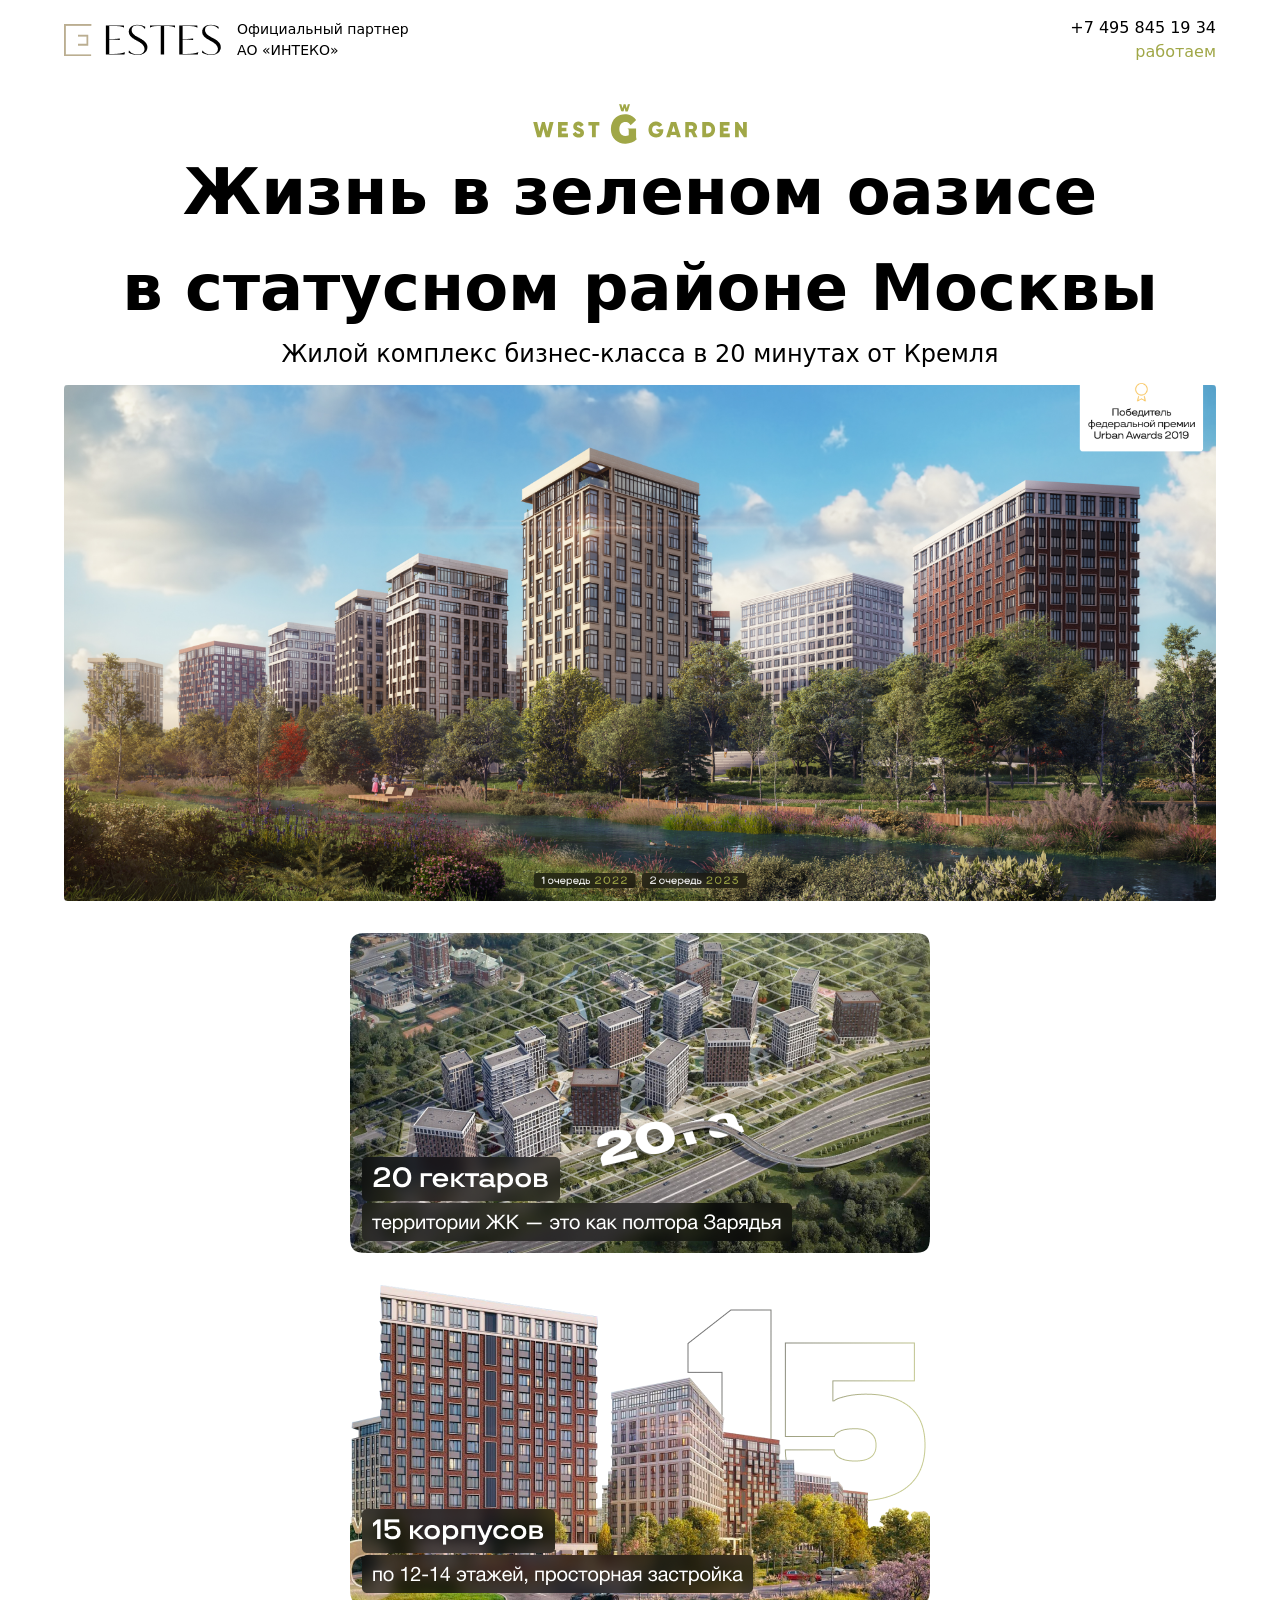
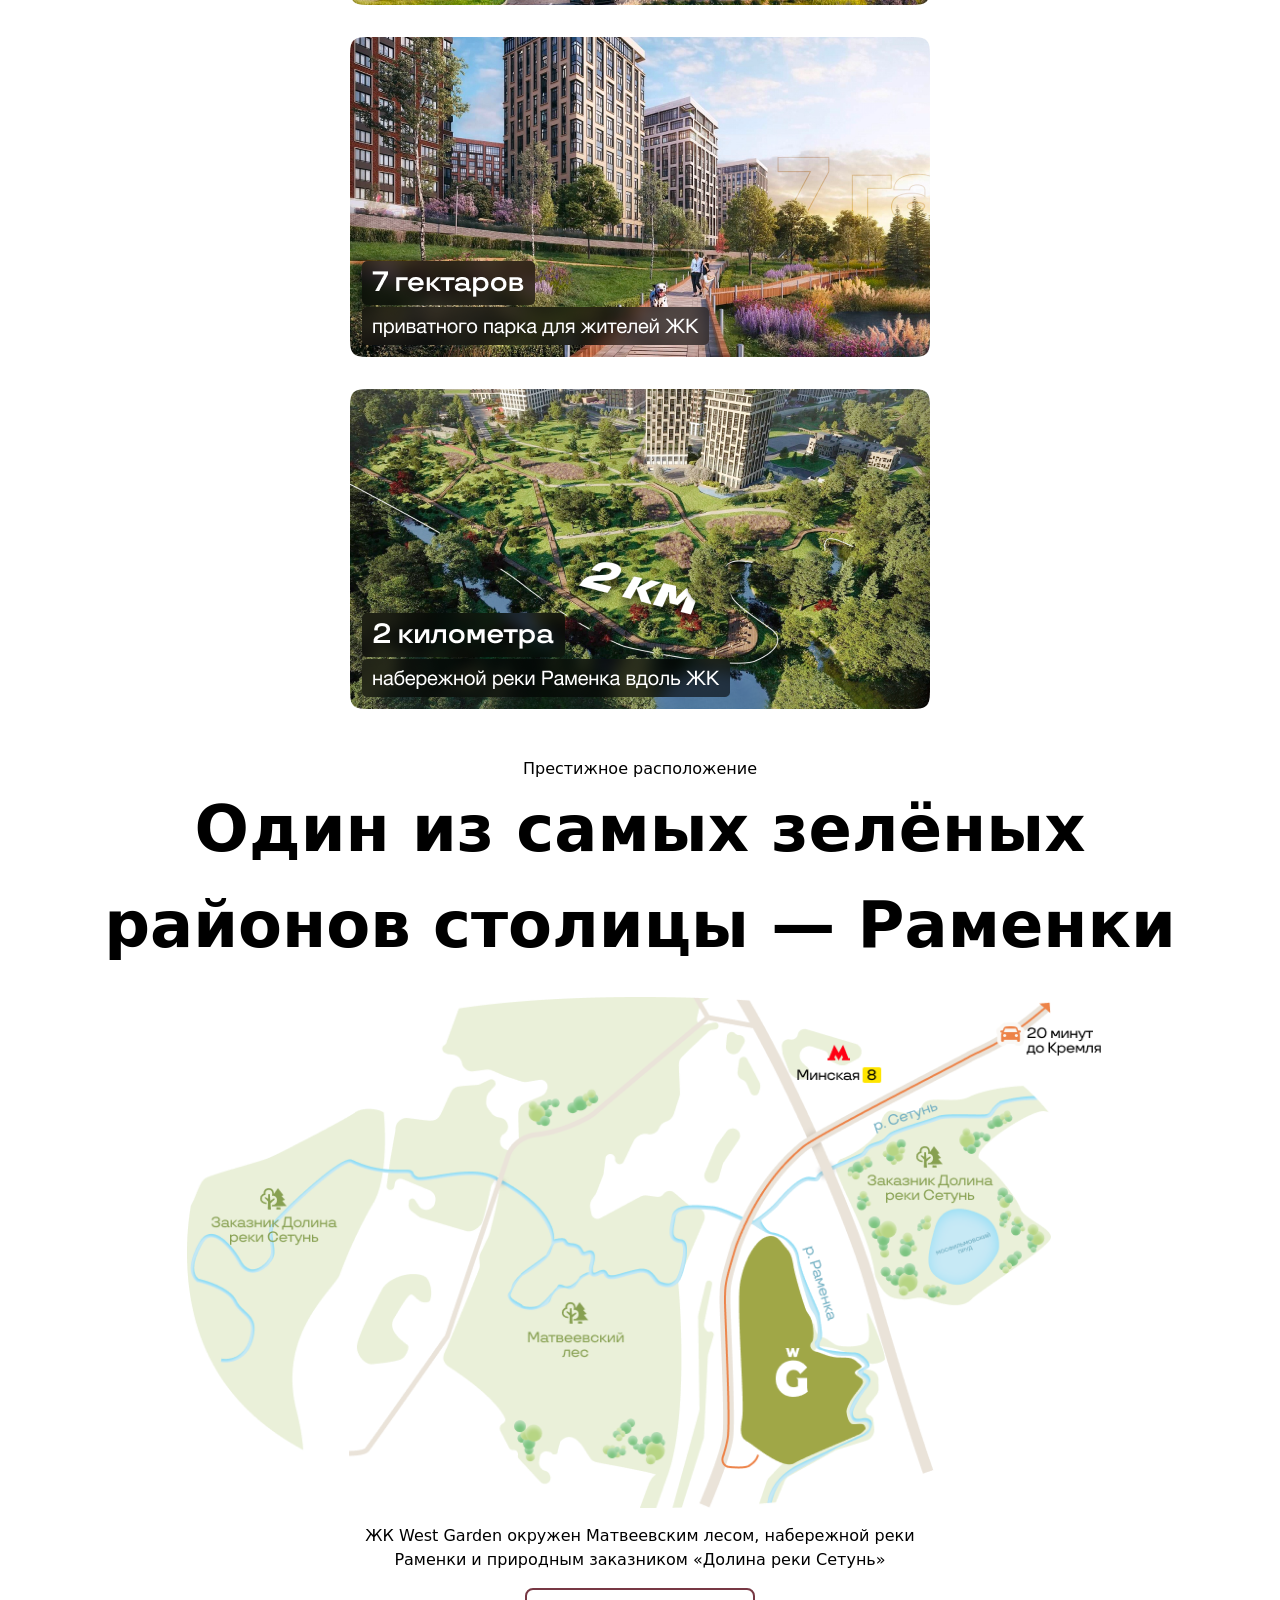
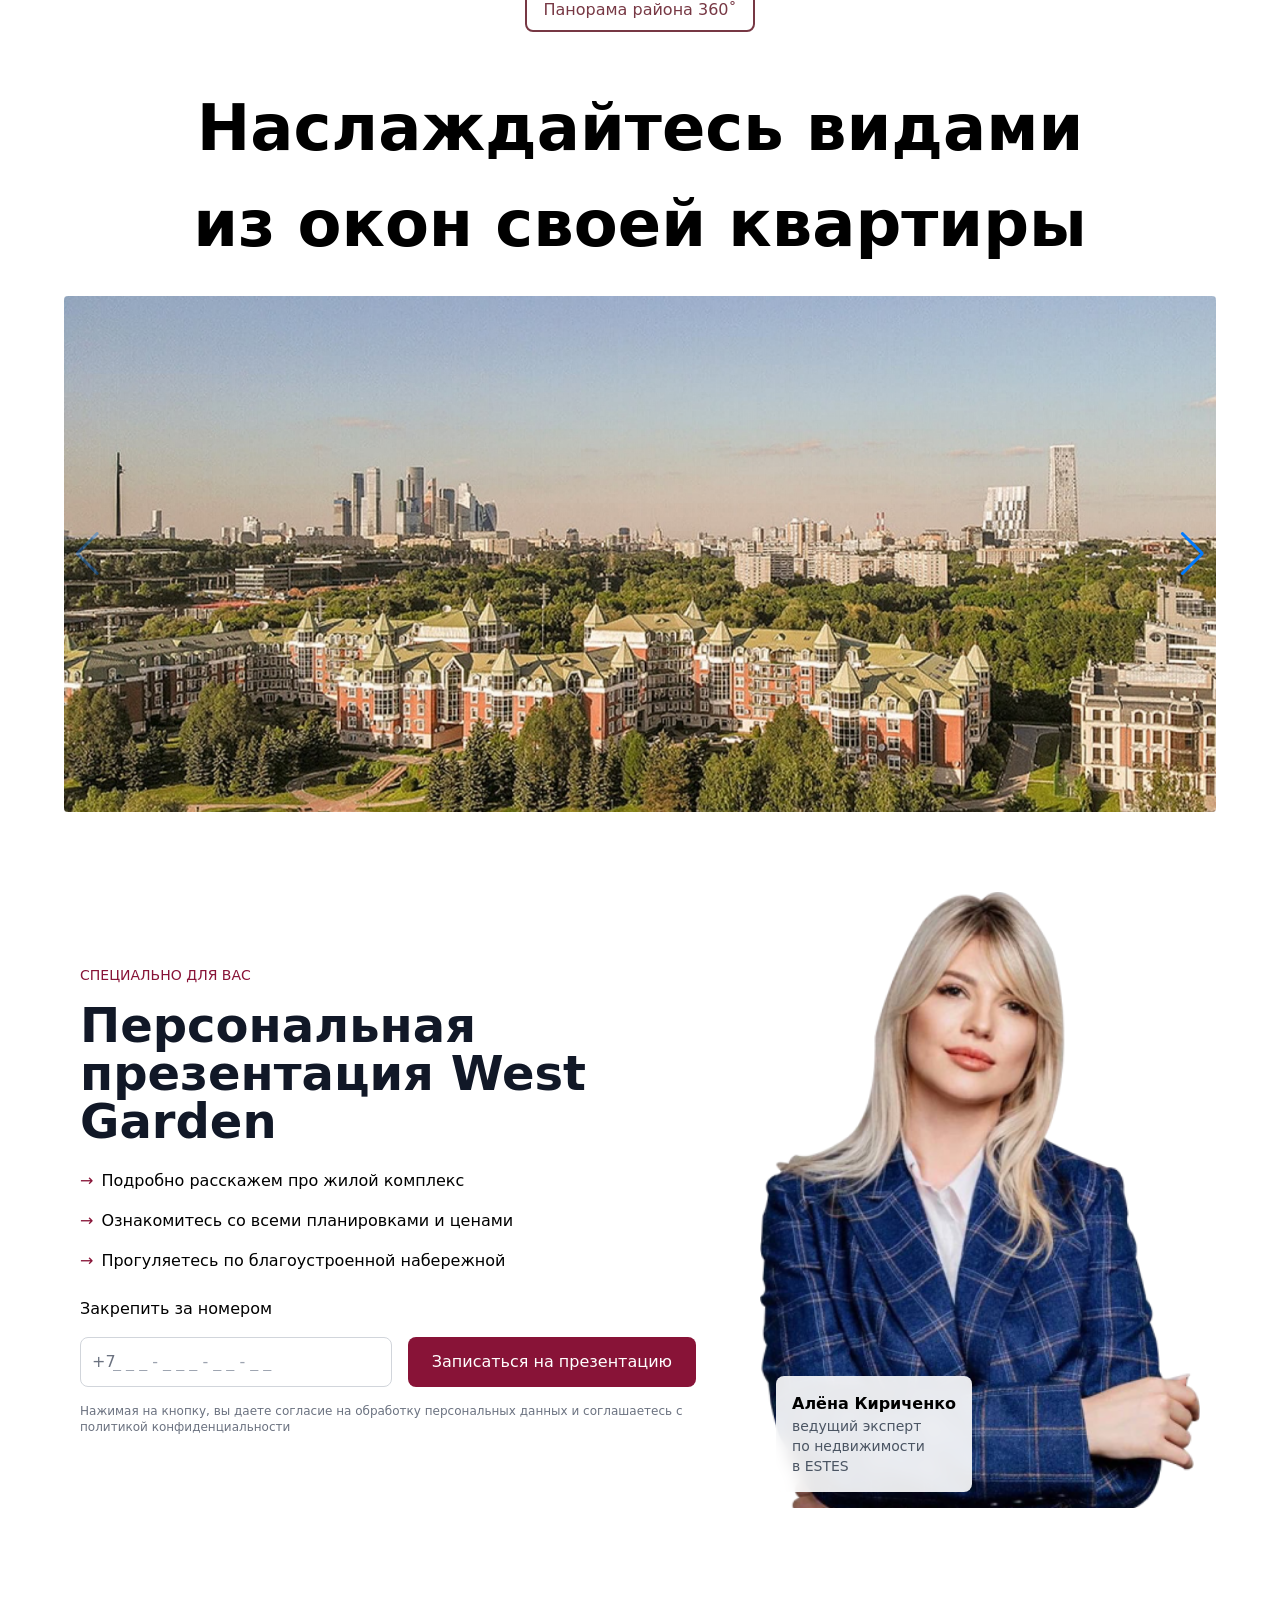
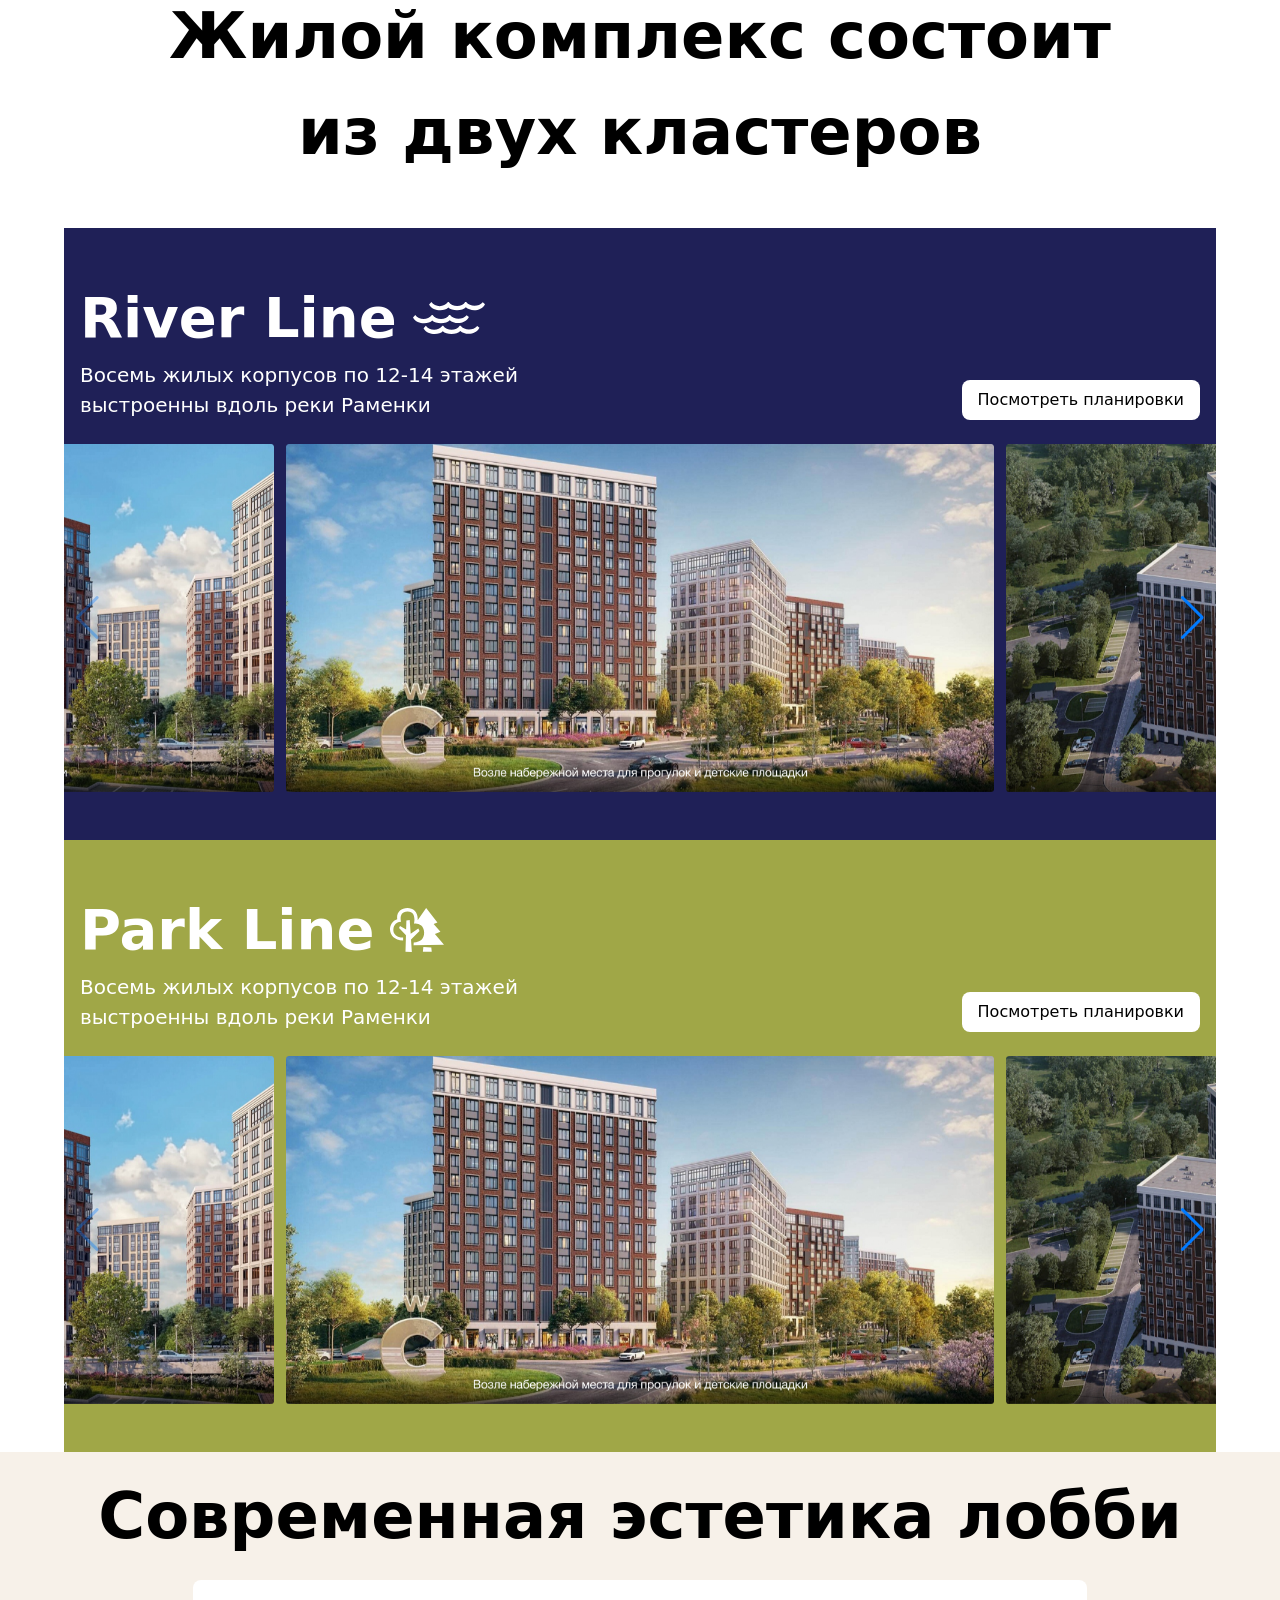
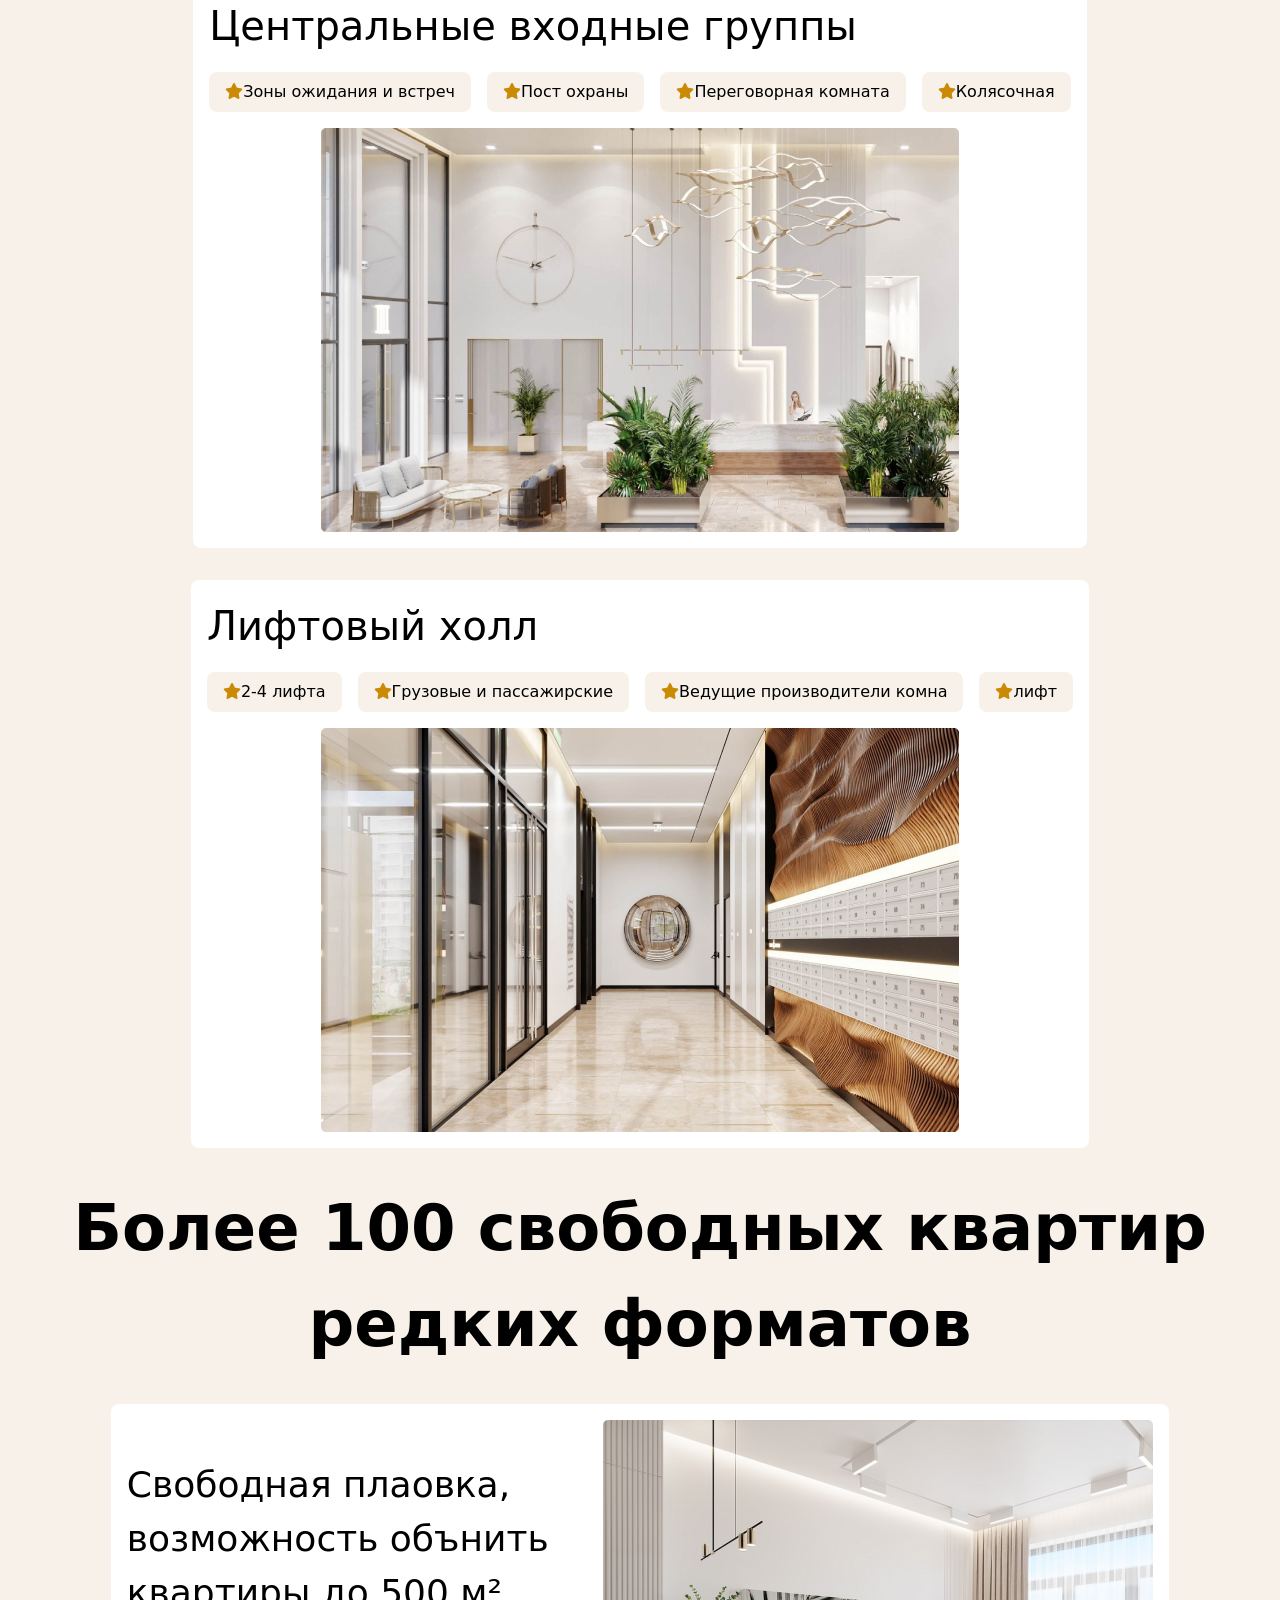
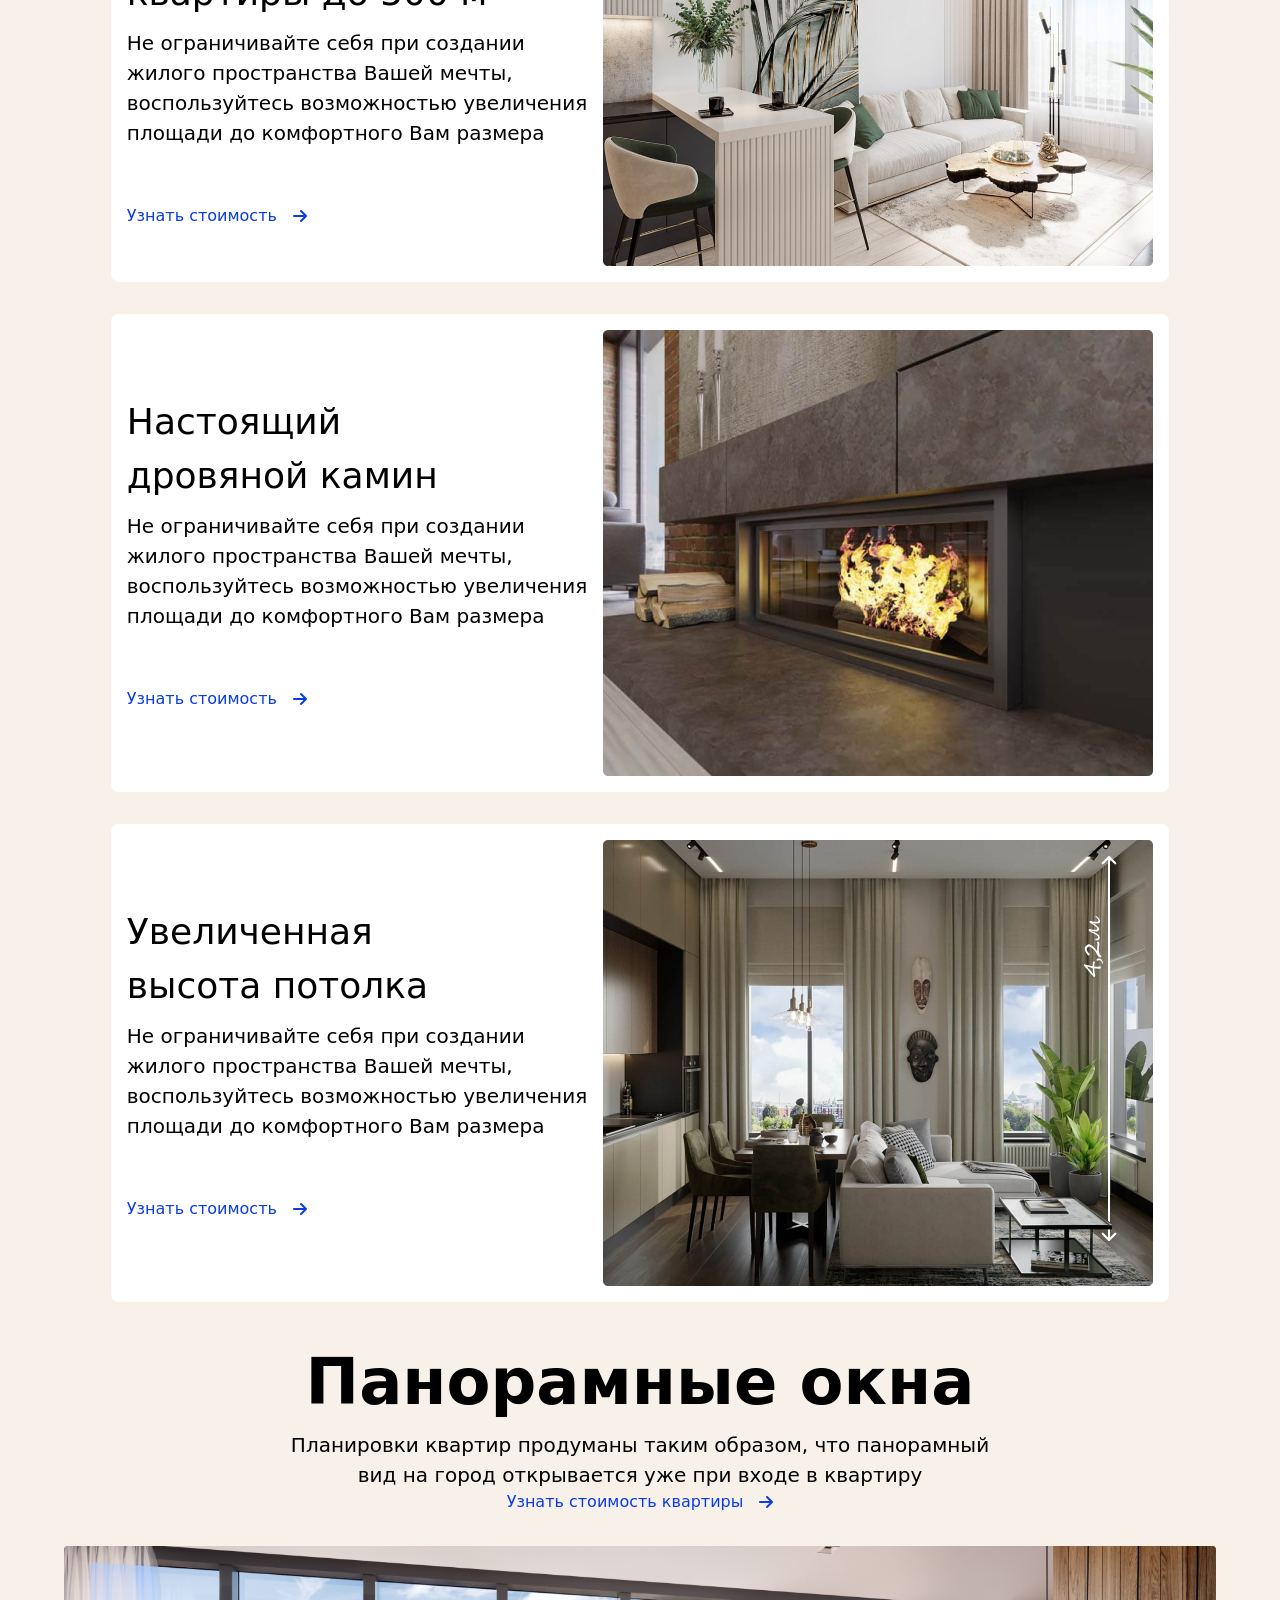
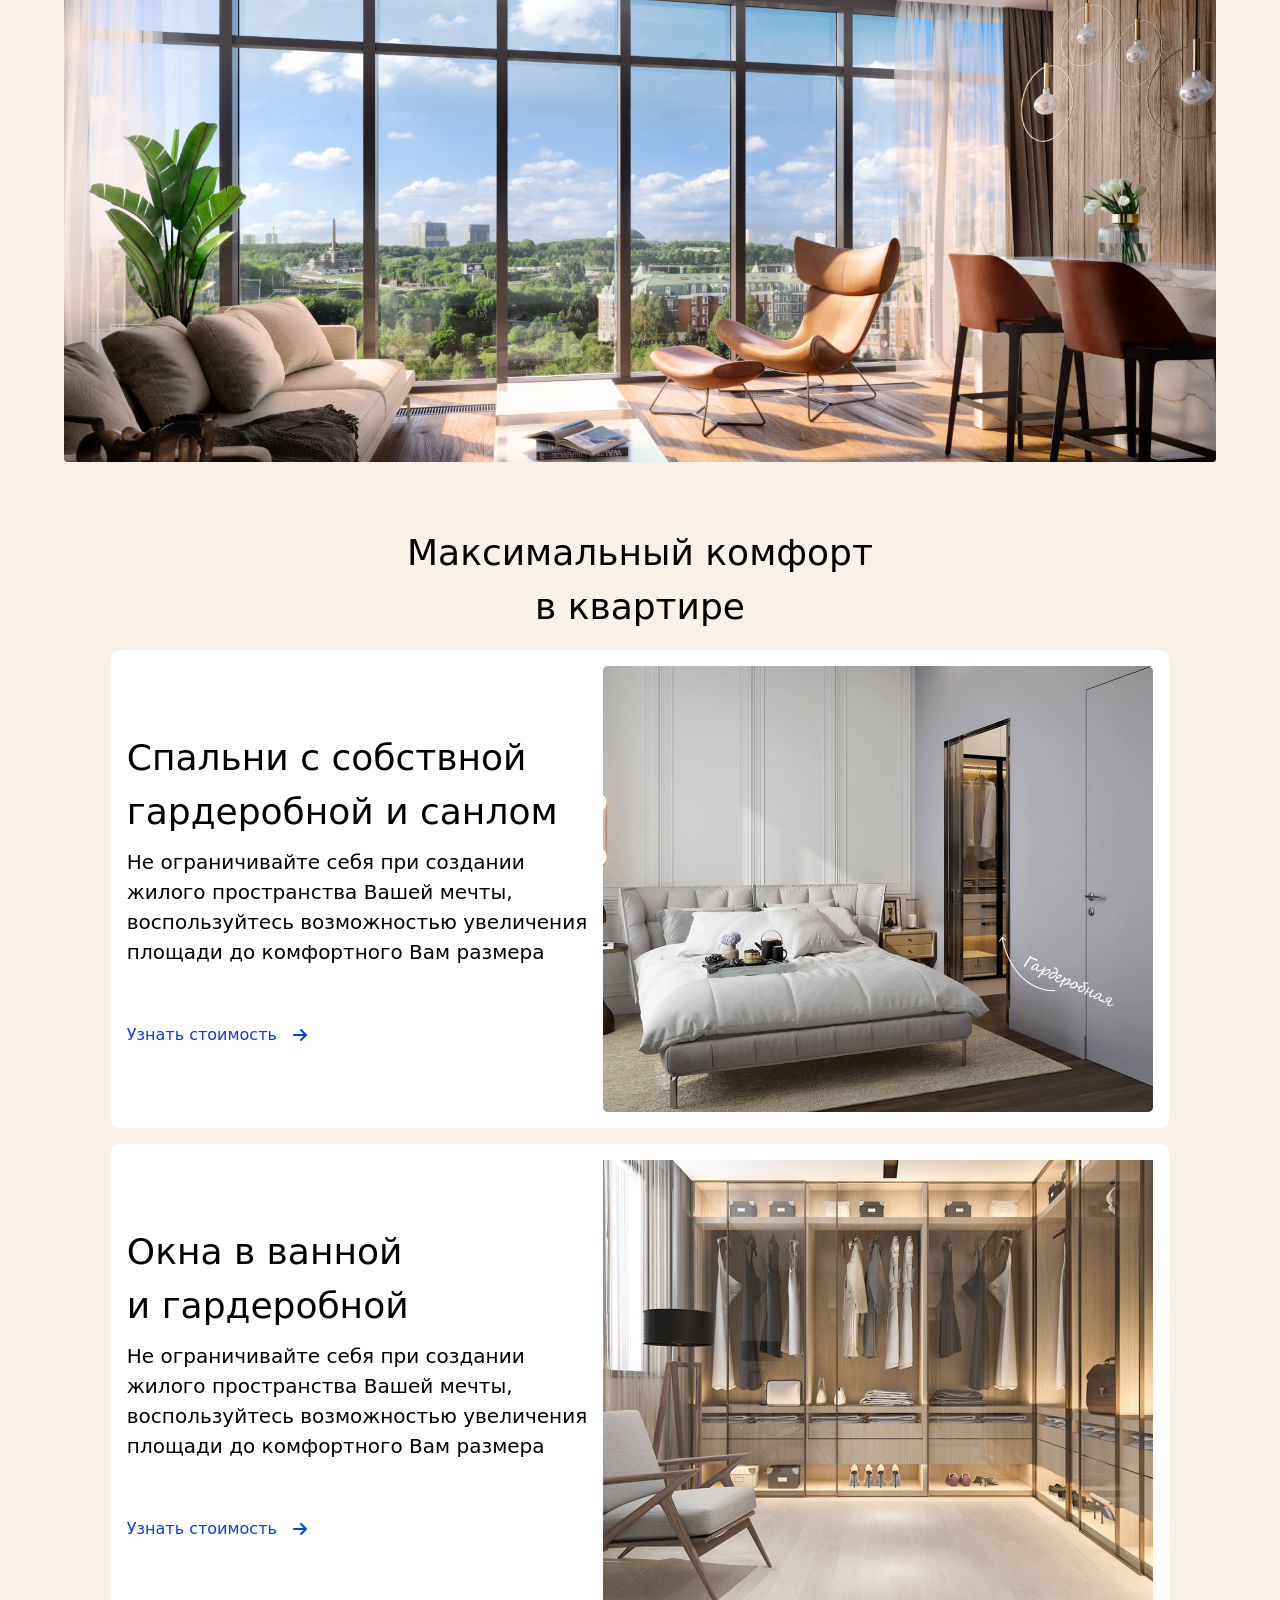
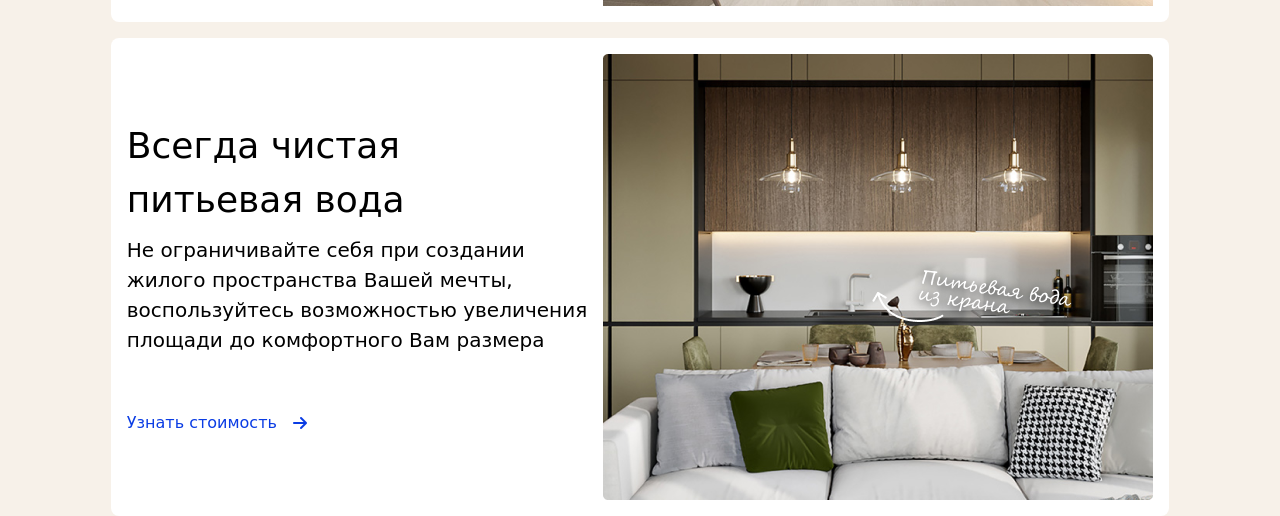
==== index.html @ fcb818d8 "done 12 topic homework" ====
<!DOCTYPE html>
<html lang="en">
  <head>
    <meta charset="UTF-8" />
    <meta name="viewport" content="width=device-width, initial-scale=1.0" />
    <title>ESTES</title>
    <link rel="stylesheet" href="../css/output.css" />
    <link rel="icon" href="./svg/logo-icon.svg" />
    <link
      rel="stylesheet"
      href="https://cdnjs.cloudflare.com/ajax/libs/font-awesome/6.7.1/css/all.min.css"
      integrity="sha512-5Hs3dF2AEPkpNAR7UiOHba+lRSJNeM2ECkwxUIxC1Q/FLycGTbNapWXB4tP889k5T5Ju8fs4b1P5z/iB4nMfSQ=="
      crossorigin="anonymous"
      referrerpolicy="no-referrer"
    />
    <link
      rel="stylesheet"
      href="https://cdn.jsdelivr.net/npm/swiper@11/swiper-bundle.min.css"
    />
  </head>
  <body>
    <header
      class="flex items-center justify-between py-4 w-[90%] m-auto min-[1440px]:w-[1440px]"
    >
      <nav class="flex items-center gap-4">
        <img src="./img/Лого 1.png" alt="" />
        <p class="text-[14px] max-[550px]:hidden">
          Официальный партнер <br />
          АО «ИНТЕКО»
        </p>
      </nav>
      <nav>
        <p class="font-medium text-[16px] text-right max-[350px]:hidden">
          +7 495 845 19 34 <br />
          <span class="text-[#a0a747]">работаем</span>
        </p>
      </nav>
    </header>
    <section
      class="w-[90%] m-auto min-[1440px]:w-[1440px] flex flex-col items-center mt-6"
    >
      <img src="./svg/logo.svg" alt="" />
      <h1
        class="font-bold text-[64px] text-center max-[1200px]:text-[50px] max-[1000px]:text-[35px] max-[800px]:text-[28px] max-[600px]:text-[20px] max-[400px]:text-[18px]"
      >
        Жизнь в зеленом оазисе <br />
        в статусном районе Москвы
      </h1>
      <p
        class="text-[24px] max-[1000px]:text-[18px] max-[800px]:text-[14px] max-[450px]:text-[10px]"
      >
        Жилой комплекс бизнес-класса в 20 минутах от Кремля
      </p>
      <img src="./img/img.png" alt="" />
    </section>
    <section
      class="w-[90%] m-auto min-[1440px]:w-[1440px] mt-8 flex flex-wrap items-center justify-center gap-8"
    >
      <img src="./img/1.png" alt="" />
      <img src="./img/2.png" alt="" />
      <img src="./img/3.png" alt="" />
      <img src="./img/4.png" alt="" />
    </section>
    <section
      class="w-[90%] m-auto min-[1440px]:w-[1440px] mt-12 flex flex-col items-center"
    >
      <p class="text-center">Престижное расположение</p>
      <h1
        class="font-bold text-[64px] text-center max-[1200px]:text-[50px] max-[1000px]:text-[35px] max-[800px]:text-[28px] max-[600px]:text-[20px] max-[400px]:text-[18px]"
      >
        Один из самых зелёных <br />
        районов столицы — Раменки
      </h1>
      <img class="mt-6" src="./img/Map.png" alt="" />
      <p class="text-center mt-4">
        ЖК West Garden окружен Матвеевским лесом, набережной реки
        <br class="max-[400px]:hidden" />
        Раменки и природным заказником «Долина реки Сетунь»
      </p>
      <button
        class="border-2 border-[#773844] text-[#773844] rounded-lg py-2 px-4 mt-4"
      >
        Панорама района 360˚
      </button>
    </section>
    <section class="w-[90%] m-auto min-[1440px]:w-[1440px] mt-12">
      <h1
        class="font-bold text-[64px] text-center max-[1200px]:text-[50px] max-[1000px]:text-[35px] max-[800px]:text-[28px] max-[600px]:text-[20px] max-[400px]:text-[18px]"
      >
        Наслаждайтесь видами <br />
        из окон своей квартиры
      </h1>
      <div class="swiper mySwiper mt-6">
        <div class="swiper-wrapper">
          <div class="swiper-slide"><img src="./img/swiper.png" alt="" /></div>
          <div class="swiper-slide"><img src="./img/swiper.png" alt="" /></div>
          <div class="swiper-slide"><img src="./img/swiper.png" alt="" /></div>
          <div class="swiper-slide"><img src="./img/swiper.png" alt="" /></div>
          <div class="swiper-slide"><img src="./img/swiper.png" alt="" /></div>
          <div class="swiper-slide"><img src="./img/swiper.png" alt="" /></div>
          <div class="swiper-slide"><img src="./img/swiper.png" alt="" /></div>
          <div class="swiper-slide"><img src="./img/swiper.png" alt="" /></div>
          <div class="swiper-slide"><img src="./img/swiper.png" alt="" /></div>
        </div>
        <div class="swiper-button-next"></div>
        <div class="swiper-button-prev"></div>
      </div>
    </section>
    <section class="w-[90%] m-auto min-[1440px]:w-[1440px] mt-12">
      <main
        class="container mx-auto px-4 py-8 md:flex md:items-center md:h-full"
      >
        <div class="md:flex md:items-center md:gap-8 lg:gap-16">
          <div class="space-y-6 md:w-1/2 lg:w-7/12">
            <div class="space-y-4">
              <p class="text-rose-900 uppercase text-sm font-medium">
                Специально для вас
              </p>
              <h1
                class="text-3xl sm:text-4xl lg:text-5xl font-bold text-gray-900 leading-tight"
              >
                Персональная презентация West Garden
              </h1>
            </div>

            <ul class="space-y-4">
              <li class="flex items-start gap-2">
                <span class="text-rose-900 shrink-0">→</span>
                <span>Подробно расскажем про жилой комплекс</span>
              </li>
              <li class="flex items-start gap-2">
                <span class="text-rose-900 shrink-0">→</span>
                <span>Ознакомитесь со всеми планировками и ценами</span>
              </li>
              <li class="flex items-start gap-2">
                <span class="text-rose-900 shrink-0">→</span>
                <span>Прогуляетесь по благоустроенной набережной</span>
              </li>
            </ul>

            <div class="space-y-4">
              <p class="font-medium">Закрепить за номером</p>
              <div class="flex flex-col sm:flex-row gap-4">
                <div class="relative flex-1">
                  <span
                    class="absolute left-3 top-1/2 -translate-y-1/2 text-gray-500"
                    >+7</span
                  >
                  <input
                    type="tel"
                    class="w-full pl-8 pr-3 py-3 border border-gray-300 rounded-lg focus:outline-none focus:border-rose-900"
                    placeholder="_ _ _ - _ _ _ - _ _ - _ _"
                  />
                </div>
                <button
                  class="bg-rose-900 text-white px-6 py-3 rounded-lg whitespace-nowrap hover:bg-rose-800 transition-colors"
                >
                  Записаться на презентацию
                </button>
              </div>
              <p class="text-xs text-gray-500">
                Нажимая на кнопку, вы даете согласие на обработку персональных
                данных и соглашаетесь с политикой конфиденциальности
              </p>
            </div>
          </div>

          <div class="relative mt-8 md:mt-0 md:w-1/2 lg:w-5/12">
            <img
              src="./img/aswq.png"
              alt="Ведущий эксперт"
              class="w-full h-auto object-cover rounded-lg"
            />
            <div
              class="absolute bottom-4 left-4 bg-white/90 backdrop-blur p-4 rounded-lg max-w-[calc(100%-2rem)]"
            >
              <p class="font-semibold">Алёна Кириченко</p>
              <p class="text-sm text-gray-600">
                ведущий эксперт<br />по недвижимости<br />в ESTES
              </p>
            </div>
          </div>
        </div>
      </main>
    </section>
    <section class="w-[90%] m-auto min-[1440px]:w-[1440px] mt-12">
      <h1
        class="font-bold text-[64px] text-center max-[1200px]:text-[50px] max-[1000px]:text-[35px] max-[800px]:text-[28px] max-[600px]:text-[20px] max-[400px]:text-[18px]"
      >
        Жилой комплекс состоит <br />
        из двух кластеров
      </h1>
      <div class="py-12 bg-[#1f2057] mt-12 max-[400px]:py-6">
        <div class="flex items-end justify-between px-4 max-[400px]:hidden">
          <div>
            <h1
              class="font-bold text-[56px] text-white flex items-center gap-4 max-[1000px]:text-[40px] max-[700px]:text-[30px]"
            >
              River Line <img src="./svg/nbox.svg" alt="" />
            </h1>
            <p
              class="text-[20px] text-white max-[1000px]:text-[18px] max-[700px]:text-[14px]"
            >
              Восемь жилых корпусов по 12-14 этажей <br />
              выстроенны вдоль реки Раменки
            </p>
          </div>
          <button class="bg-white rounded-lg py-2 px-4 max-[600px]:hidden">
            Посмотреть планировки
          </button>
        </div>

        <div class="swiper mySwiper mt-6">
          <div class="swiper-wrapper">
            <div class="swiper-slide">
              <img src="./img/Layout.png" alt="" />
            </div>
            <div class="swiper-slide">
              <img src="./img/Layout.png" alt="" />
            </div>
            <div class="swiper-slide">
              <img src="./img/Layout.png" alt="" />
            </div>
            <div class="swiper-slide">
              <img src="./img/Layout.png" alt="" />
            </div>
            <div class="swiper-slide">
              <img src="./img/Layout.png" alt="" />
            </div>
            <div class="swiper-slide">
              <img src="./img/Layout.png" alt="" />
            </div>
            <div class="swiper-slide">
              <img src="./img/Layout.png" alt="" />
            </div>
            <div class="swiper-slide">
              <img src="./img/Layout.png" alt="" />
            </div>
            <div class="swiper-slide">
              <img src="./img/Layout.png" alt="" />
            </div>
          </div>
          <div class="swiper-button-next"></div>
          <div class="swiper-button-prev"></div>
        </div>
      </div>
    </section>
    <section class="w-[90%] m-auto min-[1440px]:w-[1440px]">
      <div class="py-12 bg-[#a0a747] max-[400px]:py-6">
        <div class="flex items-end justify-between px-4 max-[400px]:hidden">
          <div>
            <h1
              class="font-bold text-[56px] text-white flex items-center gap-4 max-[1000px]:text-[40px] max-[700px]:text-[30px]"
            >
              Park Line <img src="./svg/nbox2.svg" alt="" />
            </h1>
            <p
              class="text-[20px] text-white max-[1000px]:text-[18px] max-[700px]:text-[14px]"
            >
              Восемь жилых корпусов по 12-14 этажей <br />
              выстроенны вдоль реки Раменки
            </p>
          </div>
          <button class="bg-white rounded-lg py-2 px-4 max-[600px]:hidden">
            Посмотреть планировки
          </button>
        </div>

        <div class="swiper mySwiper mt-6">
          <div class="swiper-wrapper">
            <div class="swiper-slide">
              <img src="./img/Layout.png" alt="" />
            </div>
            <div class="swiper-slide">
              <img src="./img/Layout.png" alt="" />
            </div>
            <div class="swiper-slide">
              <img src="./img/Layout.png" alt="" />
            </div>
            <div class="swiper-slide">
              <img src="./img/Layout.png" alt="" />
            </div>
            <div class="swiper-slide">
              <img src="./img/Layout.png" alt="" />
            </div>
            <div class="swiper-slide">
              <img src="./img/Layout.png" alt="" />
            </div>
            <div class="swiper-slide">
              <img src="./img/Layout.png" alt="" />
            </div>
            <div class="swiper-slide">
              <img src="./img/Layout.png" alt="" />
            </div>
            <div class="swiper-slide">
              <img src="./img/Layout.png" alt="" />
            </div>
          </div>
          <div class="swiper-button-next"></div>
          <div class="swiper-button-prev"></div>
        </div>
      </div>
    </section>
    <section class="bg-[#F7F1E9]">
      <div class="w-[90%] m-auto min-[1440px]:w-[1440px]">
        <h1
          class="font-bold pt-4 text-[64px] text-center max-[1200px]:text-[50px] max-[1000px]:text-[35px] max-[800px]:text-[28px] max-[600px]:text-[20px] max-[400px]:text-[18px]"
        >
          Современная эстетика лобби
        </h1>
        <div class="flex flex-col items-center gap-4">
          <div class="bg-white rounded-lg p-4 w-[fit-content] mt-4">
            <div>
              <h1
                class="font-medium text-[40px] max-[800px]:text-[30px] max-[600px]:text-[20px] max-[400px]:text-[14px]"
              >
                Центральные входные группы
              </h1>
              <div
                class="flex flex-wrap items-center gap-4 mt-4 max-[500px]:hidden"
              >
                <button class="bg-[#f7f1e9] py-2 px-4 rounded-lg">
                  <i class="fa-solid fa-star text-yellow-600"></i>Зоны ожидания
                  и встреч
                </button>
                <button class="bg-[#f7f1e9] py-2 px-4 rounded-lg">
                  <i class="fa-solid fa-star text-yellow-600"></i>Пост охраны
                </button>
                <button class="bg-[#f7f1e9] py-2 px-4 rounded-lg">
                  <i class="fa-solid fa-star text-yellow-600"></i>Переговорная
                  комната
                </button>
                <button class="bg-[#f7f1e9] py-2 px-4 rounded-lg">
                  <i class="fa-solid fa-star text-yellow-600"></i>Колясочная
                </button>
              </div>
              <div
                class="flex items-center max-[1290px]:justify-center gap-2 mt-4"
              >
                <img src="./img/card1.png" alt="" />
                <img class="max-[1290px]:hidden" src="./img/card2.png" alt="" />
              </div>
            </div>
          </div>
          <div class="bg-white rounded-lg p-4 w-[fit-content] mt-4">
            <div>
              <h1
                class="font-medium text-[40px] max-[800px]:text-[30px] max-[600px]:text-[20px] max-[400px]:text-[14px]"
              >
                Лифтовый холл
              </h1>
              <div
                class="flex flex-wrap items-center gap-4 mt-4 max-[500px]:hidden"
              >
                <button class="bg-[#f7f1e9] py-2 px-4 rounded-lg">
                  <i class="fa-solid fa-star text-yellow-600"></i>2-4 лифта
                </button>
                <button class="bg-[#f7f1e9] py-2 px-4 rounded-lg">
                  <i class="fa-solid fa-star text-yellow-600"></i>Грузовые и
                  пассажирские
                </button>
                <button class="bg-[#f7f1e9] py-2 px-4 rounded-lg">
                  <i class="fa-solid fa-star text-yellow-600"></i>Ведущие
                  производители комнa
                </button>
                <button class="bg-[#f7f1e9] py-2 px-4 rounded-lg">
                  <i class="fa-solid fa-star text-yellow-600"></i>лифт
                </button>
              </div>
              <div
                class="flex items-center max-[1290px]:justify-center gap-2 mt-4"
              >
                <img class="max-[1290px]:hidden" src="./img/card4.png" alt="" />
                <img src="./img/card3.png" alt="" />
              </div>
            </div>
          </div>
          <h1
            class="font-bold pt-4 text-[64px] text-center max-[1200px]:text-[50px] max-[1000px]:text-[35px] max-[800px]:text-[28px] max-[600px]:text-[20px] max-[400px]:text-[18px]"
          >
            Более 100 свободных квартир <br />
            редких форматов
          </h1>
          <div
            class="bg-white rounded-lg p-4 w-[fit-content] mt-4 flex items-center gap-4 max-[1020px]:flex-col-reverse"
          >
            <div class="flex flex-col gap-2">
              <h1
                class="font-medium text-[36px] max-[1160px]:text-[28px] max-[500px]:text-[20px] max-[400px]:text-[16px]"
              >
                Свободная плаовка, <br />
                возможность обънить <br />
                квартиры до 500 м²
              </h1>
              <p
                class="text-[20px] max-[1160px]:text-[16px] max-[500px]:text-[12px]"
              >
                Не ограничивайте себя при создании <br />
                жилого пространства Вашей мечты, <br />
                воспользуйтесь возможностью увеличения<br />
                площади до комфортного Вам размера
              </p>
              <p class="flex items-center gap-4 text-[#0a3ce4] mt-12">
                Узнать стоимость<i class="fa-solid fa-arrow-right"></i>
              </p>
            </div>
            <img src="./img/item1.png" alt="" />
          </div>
          <div
            class="bg-white rounded-lg p-4 w-[fit-content] mt-4 flex items-center gap-4 max-[1020px]:flex-col-reverse"
          >
            <div class="flex flex-col gap-2">
              <h1
                class="font-medium text-[36px] max-[1160px]:text-[28px] max-[500px]:text-[20px] max-[400px]:text-[16px]"
              >
                Настоящий <br />
                дровяной камин
              </h1>
              <p
                class="text-[20px] max-[1160px]:text-[16px] max-[500px]:text-[12px]"
              >
                Не ограничивайте себя при создании <br />
                жилого пространства Вашей мечты, <br />
                воспользуйтесь возможностью увеличения<br />
                площади до комфортного Вам размера
              </p>
              <p class="flex items-center gap-4 text-[#0a3ce4] mt-12">
                Узнать стоимость<i class="fa-solid fa-arrow-right"></i>
              </p>
            </div>
            <img src="./img/item2.png" alt="" />
          </div>
          <div
            class="bg-white rounded-lg p-4 w-[fit-content] mt-4 flex items-center gap-4 max-[1020px]:flex-col-reverse"
          >
            <div class="flex flex-col gap-2">
              <h1
                class="font-medium text-[36px] max-[1160px]:text-[28px] max-[500px]:text-[20px] max-[400px]:text-[16px]"
              >
                Увеличенная <br />
                высота потолка
              </h1>
              <p
                class="text-[20px] max-[1160px]:text-[16px] max-[500px]:text-[12px]"
              >
                Не ограничивайте себя при создании <br />
                жилого пространства Вашей мечты, <br />
                воспользуйтесь возможностью увеличения<br />
                площади до комфортного Вам размера
              </p>
              <p class="flex items-center gap-4 text-[#0a3ce4] mt-12">
                Узнать стоимость<i class="fa-solid fa-arrow-right"></i>
              </p>
            </div>
            <img src="./img/item3.png" alt="" />
          </div>
          <div class="flex flex-col items-center">
            <h1
              class="font-bold pt-4 text-[64px] text-center max-[1200px]:text-[50px] max-[1000px]:text-[35px] max-[800px]:text-[28px] max-[600px]:text-[20px] max-[400px]:text-[18px]"
            >
              Панорамные окна
            </h1>
            <p
              class="text-[20px] max-[1160px]:text-[16px] max-[500px]:text-[12px] text-center"
            >
              Планировки квартир продуманы таким образом, что панорамный <br />
              вид на город открывается уже при входе в квартиру
            </p>
            <p
              class="text-center flex items-center gap-4 text-[#0a3ce4] max-[400px]:text-[12px]"
            >
              Узнать стоимость квартиры<i class="fa-solid fa-arrow-right"></i>
            </p>
            <img class="mt-8" src="./img/shhow.png" alt="" />
          </div>
          <div class="flex flex-col items-center">
            <h1
              class="font-medium text-[36px] mt-12 text-center max-[1160px]:text-[28px] max-[500px]:text-[20px] max-[400px]:text-[16px]"
            >
              Максимальный комфорт <br />
              в квартире
            </h1>
                <div
            class="bg-white rounded-lg p-4 w-[fit-content] mt-4 flex items-center gap-4 max-[1020px]:flex-col-reverse"
          >
            <div class="flex flex-col gap-2">
              <h1
                class="font-medium text-[36px] max-[1160px]:text-[28px] max-[500px]:text-[20px] max-[400px]:text-[16px]"
              >
               Спальни с собствной <br> гардеробной и санлом
              </h1>
              <p
                class="text-[20px] max-[1160px]:text-[16px] max-[500px]:text-[12px]"
              >
                Не ограничивайте себя при создании <br />
                жилого пространства Вашей мечты, <br />
                воспользуйтесь возможностью увеличения<br />
                площади до комфортного Вам размера
              </p>
              <p class="flex items-center gap-4 text-[#0a3ce4] mt-12">
                Узнать стоимость<i class="fa-solid fa-arrow-right"></i>
              </p>
            </div>
            <img src="./img/item4.png" alt="" />
          </div>
          <div
            class="bg-white rounded-lg p-4 w-[fit-content] mt-4 flex items-center gap-4 max-[1020px]:flex-col-reverse"
          >
            <div class="flex flex-col gap-2">
              <h1
                class="font-medium text-[36px] max-[1160px]:text-[28px] max-[500px]:text-[20px] max-[400px]:text-[16px]"
              >
               Окна в ванной <br> и гардеробной
              </h1>
              <p
                class="text-[20px] max-[1160px]:text-[16px] max-[500px]:text-[12px]"
              >
                Не ограничивайте себя при создании <br />
                жилого пространства Вашей мечты, <br />
                воспользуйтесь возможностью увеличения<br />
                площади до комфортного Вам размера
              </p>
              <p class="flex items-center gap-4 text-[#0a3ce4] mt-12">
                Узнать стоимость<i class="fa-solid fa-arrow-right"></i>
              </p>
            </div>
            <img src="./img/item5.png" alt="" />
          </div>
          <div
            class="bg-white rounded-lg p-4 w-[fit-content] mt-4 flex items-center gap-4 max-[1020px]:flex-col-reverse"
          >
            <div class="flex flex-col gap-2">
              <h1
                class="font-medium text-[36px] max-[1160px]:text-[28px] max-[500px]:text-[20px] max-[400px]:text-[16px]"
              >
                Всегда чистая <br> питьевая вода
              </h1>
              <p
                class="text-[20px] max-[1160px]:text-[16px] max-[500px]:text-[12px]"
              >
                Не ограничивайте себя при создании <br />
                жилого пространства Вашей мечты, <br />
                воспользуйтесь возможностью увеличения<br />
                площади до комфортного Вам размера
              </p>
              <p class="flex items-center gap-4 text-[#0a3ce4] mt-12">
                Узнать стоимость<i class="fa-solid fa-arrow-right"></i>
              </p>
            </div>
            <img src="./img/item6.png" alt="" />
          </div>
          </div>
        </div>
      </div>
    </section>
    <script src="https://cdn.jsdelivr.net/npm/swiper@11/swiper-bundle.min.js"></script>
    <script>
      var swiper = new Swiper(".mySwiper", {
        navigation: {
          nextEl: ".swiper-button-next",
          prevEl: ".swiper-button-prev",
        },
      });
    </script>
  </body>
</html>
---- css/output.css ----
*, ::before, ::after {
  --tw-border-spacing-x: 0;
  --tw-border-spacing-y: 0;
  --tw-translate-x: 0;
  --tw-translate-y: 0;
  --tw-rotate: 0;
  --tw-skew-x: 0;
  --tw-skew-y: 0;
  --tw-scale-x: 1;
  --tw-scale-y: 1;
  --tw-pan-x:  ;
  --tw-pan-y:  ;
  --tw-pinch-zoom:  ;
  --tw-scroll-snap-strictness: proximity;
  --tw-gradient-from-position:  ;
  --tw-gradient-via-position:  ;
  --tw-gradient-to-position:  ;
  --tw-ordinal:  ;
  --tw-slashed-zero:  ;
  --tw-numeric-figure:  ;
  --tw-numeric-spacing:  ;
  --tw-numeric-fraction:  ;
  --tw-ring-inset:  ;
  --tw-ring-offset-width: 0px;
  --tw-ring-offset-color: #fff;
  --tw-ring-color: rgb(59 130 246 / 0.5);
  --tw-ring-offset-shadow: 0 0 #0000;
  --tw-ring-shadow: 0 0 #0000;
  --tw-shadow: 0 0 #0000;
  --tw-shadow-colored: 0 0 #0000;
  --tw-blur:  ;
  --tw-brightness:  ;
  --tw-contrast:  ;
  --tw-grayscale:  ;
  --tw-hue-rotate:  ;
  --tw-invert:  ;
  --tw-saturate:  ;
  --tw-sepia:  ;
  --tw-drop-shadow:  ;
  --tw-backdrop-blur:  ;
  --tw-backdrop-brightness:  ;
  --tw-backdrop-contrast:  ;
  --tw-backdrop-grayscale:  ;
  --tw-backdrop-hue-rotate:  ;
  --tw-backdrop-invert:  ;
  --tw-backdrop-opacity:  ;
  --tw-backdrop-saturate:  ;
  --tw-backdrop-sepia:  ;
  --tw-contain-size:  ;
  --tw-contain-layout:  ;
  --tw-contain-paint:  ;
  --tw-contain-style:  ;
}

::backdrop {
  --tw-border-spacing-x: 0;
  --tw-border-spacing-y: 0;
  --tw-translate-x: 0;
  --tw-translate-y: 0;
  --tw-rotate: 0;
  --tw-skew-x: 0;
  --tw-skew-y: 0;
  --tw-scale-x: 1;
  --tw-scale-y: 1;
  --tw-pan-x:  ;
  --tw-pan-y:  ;
  --tw-pinch-zoom:  ;
  --tw-scroll-snap-strictness: proximity;
  --tw-gradient-from-position:  ;
  --tw-gradient-via-position:  ;
  --tw-gradient-to-position:  ;
  --tw-ordinal:  ;
  --tw-slashed-zero:  ;
  --tw-numeric-figure:  ;
  --tw-numeric-spacing:  ;
  --tw-numeric-fraction:  ;
  --tw-ring-inset:  ;
  --tw-ring-offset-width: 0px;
  --tw-ring-offset-color: #fff;
  --tw-ring-color: rgb(59 130 246 / 0.5);
  --tw-ring-offset-shadow: 0 0 #0000;
  --tw-ring-shadow: 0 0 #0000;
  --tw-shadow: 0 0 #0000;
  --tw-shadow-colored: 0 0 #0000;
  --tw-blur:  ;
  --tw-brightness:  ;
  --tw-contrast:  ;
  --tw-grayscale:  ;
  --tw-hue-rotate:  ;
  --tw-invert:  ;
  --tw-saturate:  ;
  --tw-sepia:  ;
  --tw-drop-shadow:  ;
  --tw-backdrop-blur:  ;
  --tw-backdrop-brightness:  ;
  --tw-backdrop-contrast:  ;
  --tw-backdrop-grayscale:  ;
  --tw-backdrop-hue-rotate:  ;
  --tw-backdrop-invert:  ;
  --tw-backdrop-opacity:  ;
  --tw-backdrop-saturate:  ;
  --tw-backdrop-sepia:  ;
  --tw-contain-size:  ;
  --tw-contain-layout:  ;
  --tw-contain-paint:  ;
  --tw-contain-style:  ;
}

/*
! tailwindcss v3.4.15 | MIT License | https://tailwindcss.com
*/

/*
1. Prevent padding and border from affecting element width. (https://github.com/mozdevs/cssremedy/issues/4)
2. Allow adding a border to an element by just adding a border-width. (https://github.com/tailwindcss/tailwindcss/pull/116)
*/

*,
::before,
::after {
  box-sizing: border-box;
  /* 1 */
  border-width: 0;
  /* 2 */
  border-style: solid;
  /* 2 */
  border-color: #e5e7eb;
  /* 2 */
}

::before,
::after {
  --tw-content: '';
}

/*
1. Use a consistent sensible line-height in all browsers.
2. Prevent adjustments of font size after orientation changes in iOS.
3. Use a more readable tab size.
4. Use the user's configured `sans` font-family by default.
5. Use the user's configured `sans` font-feature-settings by default.
6. Use the user's configured `sans` font-variation-settings by default.
7. Disable tap highlights on iOS
*/

html,
:host {
  line-height: 1.5;
  /* 1 */
  -webkit-text-size-adjust: 100%;
  /* 2 */
  -moz-tab-size: 4;
  /* 3 */
  -o-tab-size: 4;
     tab-size: 4;
  /* 3 */
  font-family: ui-sans-serif, system-ui, sans-serif, "Apple Color Emoji", "Segoe UI Emoji", "Segoe UI Symbol", "Noto Color Emoji";
  /* 4 */
  font-feature-settings: normal;
  /* 5 */
  font-variation-settings: normal;
  /* 6 */
  -webkit-tap-highlight-color: transparent;
  /* 7 */
}

/*
1. Remove the margin in all browsers.
2. Inherit line-height from `html` so users can set them as a class directly on the `html` element.
*/

body {
  margin: 0;
  /* 1 */
  line-height: inherit;
  /* 2 */
}

/*
1. Add the correct height in Firefox.
2. Correct the inheritance of border color in Firefox. (https://bugzilla.mozilla.org/show_bug.cgi?id=190655)
3. Ensure horizontal rules are visible by default.
*/

hr {
  height: 0;
  /* 1 */
  color: inherit;
  /* 2 */
  border-top-width: 1px;
  /* 3 */
}

/*
Add the correct text decoration in Chrome, Edge, and Safari.
*/

abbr:where([title]) {
  -webkit-text-decoration: underline dotted;
          text-decoration: underline dotted;
}

/*
Remove the default font size and weight for headings.
*/

h1,
h2,
h3,
h4,
h5,
h6 {
  font-size: inherit;
  font-weight: inherit;
}

/*
Reset links to optimize for opt-in styling instead of opt-out.
*/

a {
  color: inherit;
  text-decoration: inherit;
}

/*
Add the correct font weight in Edge and Safari.
*/

b,
strong {
  font-weight: bolder;
}

/*
1. Use the user's configured `mono` font-family by default.
2. Use the user's configured `mono` font-feature-settings by default.
3. Use the user's configured `mono` font-variation-settings by default.
4. Correct the odd `em` font sizing in all browsers.
*/

code,
kbd,
samp,
pre {
  font-family: ui-monospace, SFMono-Regular, Menlo, Monaco, Consolas, "Liberation Mono", "Courier New", monospace;
  /* 1 */
  font-feature-settings: normal;
  /* 2 */
  font-variation-settings: normal;
  /* 3 */
  font-size: 1em;
  /* 4 */
}

/*
Add the correct font size in all browsers.
*/

small {
  font-size: 80%;
}

/*
Prevent `sub` and `sup` elements from affecting the line height in all browsers.
*/

sub,
sup {
  font-size: 75%;
  line-height: 0;
  position: relative;
  vertical-align: baseline;
}

sub {
  bottom: -0.25em;
}

sup {
  top: -0.5em;
}

/*
1. Remove text indentation from table contents in Chrome and Safari. (https://bugs.chromium.org/p/chromium/issues/detail?id=999088, https://bugs.webkit.org/show_bug.cgi?id=201297)
2. Correct table border color inheritance in all Chrome and Safari. (https://bugs.chromium.org/p/chromium/issues/detail?id=935729, https://bugs.webkit.org/show_bug.cgi?id=195016)
3. Remove gaps between table borders by default.
*/

table {
  text-indent: 0;
  /* 1 */
  border-color: inherit;
  /* 2 */
  border-collapse: collapse;
  /* 3 */
}

/*
1. Change the font styles in all browsers.
2. Remove the margin in Firefox and Safari.
3. Remove default padding in all browsers.
*/

button,
input,
optgroup,
select,
textarea {
  font-family: inherit;
  /* 1 */
  font-feature-settings: inherit;
  /* 1 */
  font-variation-settings: inherit;
  /* 1 */
  font-size: 100%;
  /* 1 */
  font-weight: inherit;
  /* 1 */
  line-height: inherit;
  /* 1 */
  letter-spacing: inherit;
  /* 1 */
  color: inherit;
  /* 1 */
  margin: 0;
  /* 2 */
  padding: 0;
  /* 3 */
}

/*
Remove the inheritance of text transform in Edge and Firefox.
*/

button,
select {
  text-transform: none;
}

/*
1. Correct the inability to style clickable types in iOS and Safari.
2. Remove default button styles.
*/

button,
input:where([type='button']),
input:where([type='reset']),
input:where([type='submit']) {
  -webkit-appearance: button;
  /* 1 */
  background-color: transparent;
  /* 2 */
  background-image: none;
  /* 2 */
}

/*
Use the modern Firefox focus style for all focusable elements.
*/

:-moz-focusring {
  outline: auto;
}

/*
Remove the additional `:invalid` styles in Firefox. (https://github.com/mozilla/gecko-dev/blob/2f9eacd9d3d995c937b4251a5557d95d494c9be1/layout/style/res/forms.css#L728-L737)
*/

:-moz-ui-invalid {
  box-shadow: none;
}

/*
Add the correct vertical alignment in Chrome and Firefox.
*/

progress {
  vertical-align: baseline;
}

/*
Correct the cursor style of increment and decrement buttons in Safari.
*/

::-webkit-inner-spin-button,
::-webkit-outer-spin-button {
  height: auto;
}

/*
1. Correct the odd appearance in Chrome and Safari.
2. Correct the outline style in Safari.
*/

[type='search'] {
  -webkit-appearance: textfield;
  /* 1 */
  outline-offset: -2px;
  /* 2 */
}

/*
Remove the inner padding in Chrome and Safari on macOS.
*/

::-webkit-search-decoration {
  -webkit-appearance: none;
}

/*
1. Correct the inability to style clickable types in iOS and Safari.
2. Change font properties to `inherit` in Safari.
*/

::-webkit-file-upload-button {
  -webkit-appearance: button;
  /* 1 */
  font: inherit;
  /* 2 */
}

/*
Add the correct display in Chrome and Safari.
*/

summary {
  display: list-item;
}

/*
Removes the default spacing and border for appropriate elements.
*/

blockquote,
dl,
dd,
h1,
h2,
h3,
h4,
h5,
h6,
hr,
figure,
p,
pre {
  margin: 0;
}

fieldset {
  margin: 0;
  padding: 0;
}

legend {
  padding: 0;
}

ol,
ul,
menu {
  list-style: none;
  margin: 0;
  padding: 0;
}

/*
Reset default styling for dialogs.
*/

dialog {
  padding: 0;
}

/*
Prevent resizing textareas horizontally by default.
*/

textarea {
  resize: vertical;
}

/*
1. Reset the default placeholder opacity in Firefox. (https://github.com/tailwindlabs/tailwindcss/issues/3300)
2. Set the default placeholder color to the user's configured gray 400 color.
*/

input::-moz-placeholder, textarea::-moz-placeholder {
  opacity: 1;
  /* 1 */
  color: #9ca3af;
  /* 2 */
}

input::placeholder,
textarea::placeholder {
  opacity: 1;
  /* 1 */
  color: #9ca3af;
  /* 2 */
}

/*
Set the default cursor for buttons.
*/

button,
[role="button"] {
  cursor: pointer;
}

/*
Make sure disabled buttons don't get the pointer cursor.
*/

:disabled {
  cursor: default;
}

/*
1. Make replaced elements `display: block` by default. (https://github.com/mozdevs/cssremedy/issues/14)
2. Add `vertical-align: middle` to align replaced elements more sensibly by default. (https://github.com/jensimmons/cssremedy/issues/14#issuecomment-634934210)
   This can trigger a poorly considered lint error in some tools but is included by design.
*/

img,
svg,
video,
canvas,
audio,
iframe,
embed,
object {
  display: block;
  /* 1 */
  vertical-align: middle;
  /* 2 */
}

/*
Constrain images and videos to the parent width and preserve their intrinsic aspect ratio. (https://github.com/mozdevs/cssremedy/issues/14)
*/

img,
video {
  max-width: 100%;
  height: auto;
}

/* Make elements with the HTML hidden attribute stay hidden by default */

[hidden]:where(:not([hidden="until-found"])) {
  display: none;
}

.container {
  width: 100%;
}

@media (min-width: 640px) {
  .container {
    max-width: 640px;
  }
}

@media (min-width: 768px) {
  .container {
    max-width: 768px;
  }
}

@media (min-width: 1024px) {
  .container {
    max-width: 1024px;
  }
}

@media (min-width: 1280px) {
  .container {
    max-width: 1280px;
  }
}

@media (min-width: 1536px) {
  .container {
    max-width: 1536px;
  }
}

.sr-only {
  position: absolute;
  width: 1px;
  height: 1px;
  padding: 0;
  margin: -1px;
  overflow: hidden;
  clip: rect(0, 0, 0, 0);
  white-space: nowrap;
  border-width: 0;
}

.not-sr-only {
  position: static;
  width: auto;
  height: auto;
  padding: 0;
  margin: 0;
  overflow: visible;
  clip: auto;
  white-space: normal;
}

.pointer-events-none {
  pointer-events: none;
}

.pointer-events-auto {
  pointer-events: auto;
}

.\!visible {
  visibility: visible !important;
}

.visible {
  visibility: visible;
}

.invisible {
  visibility: hidden;
}

.collapse {
  visibility: collapse;
}

.static {
  position: static;
}

.fixed {
  position: fixed;
}

.absolute {
  position: absolute;
}

.relative {
  position: relative;
}

.sticky {
  position: sticky;
}

.-inset-1 {
  inset: -0.25rem;
}

.bottom-4 {
  bottom: 1rem;
}

.end-1 {
  inset-inline-end: 0.25rem;
}

.left-3 {
  left: 0.75rem;
}

.left-4 {
  left: 1rem;
}

.top-1\/2 {
  top: 50%;
}

.isolate {
  isolation: isolate;
}

.isolation-auto {
  isolation: auto;
}

.float-start {
  float: inline-start;
}

.float-end {
  float: inline-end;
}

.float-right {
  float: right;
}

.float-left {
  float: left;
}

.float-none {
  float: none;
}

.clear-start {
  clear: inline-start;
}

.clear-end {
  clear: inline-end;
}

.clear-left {
  clear: left;
}

.clear-right {
  clear: right;
}

.clear-both {
  clear: both;
}

.clear-none {
  clear: none;
}

.m-auto {
  margin: auto;
}

.mx-auto {
  margin-left: auto;
  margin-right: auto;
}

.mt-12 {
  margin-top: 3rem;
}

.mt-2 {
  margin-top: 0.5rem;
}

.mt-4 {
  margin-top: 1rem;
}

.mt-6 {
  margin-top: 1.5rem;
}

.mt-8 {
  margin-top: 2rem;
}

.box-border {
  box-sizing: border-box;
}

.box-content {
  box-sizing: content-box;
}

.line-clamp-none {
  overflow: visible;
  display: block;
  -webkit-box-orient: horizontal;
  -webkit-line-clamp: none;
}

.block {
  display: block;
}

.inline-block {
  display: inline-block;
}

.inline {
  display: inline;
}

.flex {
  display: flex;
}

.inline-flex {
  display: inline-flex;
}

.table {
  display: table;
}

.inline-table {
  display: inline-table;
}

.table-caption {
  display: table-caption;
}

.table-cell {
  display: table-cell;
}

.table-column {
  display: table-column;
}

.table-column-group {
  display: table-column-group;
}

.table-footer-group {
  display: table-footer-group;
}

.table-header-group {
  display: table-header-group;
}

.table-row-group {
  display: table-row-group;
}

.table-row {
  display: table-row;
}

.flow-root {
  display: flow-root;
}

.grid {
  display: grid;
}

.inline-grid {
  display: inline-grid;
}

.contents {
  display: contents;
}

.list-item {
  display: list-item;
}

.hidden {
  display: none;
}

.h-auto {
  height: auto;
}

.w-\[90\%\] {
  width: 90%;
}

.w-\[fit-content\] {
  width: -moz-fit-content;
  width: fit-content;
}

.w-\[this-is\\\\\] {
  width: this-is\\;
}

.w-\[this-is\] {
  width: this-is;
}

.w-\[weird-and-invalid\] {
  width: weird-and-invalid;
}

.w-full {
  width: 100%;
}

.max-w-\[calc\(100\%-2rem\)\] {
  max-width: calc(100% - 2rem);
}

.flex-1 {
  flex: 1 1 0%;
}

.flex-shrink {
  flex-shrink: 1;
}

.shrink {
  flex-shrink: 1;
}

.shrink-0 {
  flex-shrink: 0;
}

.flex-grow {
  flex-grow: 1;
}

.grow {
  flex-grow: 1;
}

.table-auto {
  table-layout: auto;
}

.table-fixed {
  table-layout: fixed;
}

.caption-top {
  caption-side: top;
}

.caption-bottom {
  caption-side: bottom;
}

.border-collapse {
  border-collapse: collapse;
}

.border-separate {
  border-collapse: separate;
}

.-translate-y-1\/2 {
  --tw-translate-y: -50%;
  transform: translate(var(--tw-translate-x), var(--tw-translate-y)) rotate(var(--tw-rotate)) skewX(var(--tw-skew-x)) skewY(var(--tw-skew-y)) scaleX(var(--tw-scale-x)) scaleY(var(--tw-scale-y));
}

.\!transform {
  transform: translate(var(--tw-translate-x), var(--tw-translate-y)) rotate(var(--tw-rotate)) skewX(var(--tw-skew-x)) skewY(var(--tw-skew-y)) scaleX(var(--tw-scale-x)) scaleY(var(--tw-scale-y)) !important;
}

.transform {
  transform: translate(var(--tw-translate-x), var(--tw-translate-y)) rotate(var(--tw-rotate)) skewX(var(--tw-skew-x)) skewY(var(--tw-skew-y)) scaleX(var(--tw-scale-x)) scaleY(var(--tw-scale-y));
}

.transform-cpu {
  transform: translate(var(--tw-translate-x), var(--tw-translate-y)) rotate(var(--tw-rotate)) skewX(var(--tw-skew-x)) skewY(var(--tw-skew-y)) scaleX(var(--tw-scale-x)) scaleY(var(--tw-scale-y));
}

.transform-gpu {
  transform: translate3d(var(--tw-translate-x), var(--tw-translate-y), 0) rotate(var(--tw-rotate)) skewX(var(--tw-skew-x)) skewY(var(--tw-skew-y)) scaleX(var(--tw-scale-x)) scaleY(var(--tw-scale-y));
}

.transform-none {
  transform: none;
}

.touch-auto {
  touch-action: auto;
}

.touch-none {
  touch-action: none;
}

.touch-pan-x {
  --tw-pan-x: pan-x;
  touch-action: var(--tw-pan-x) var(--tw-pan-y) var(--tw-pinch-zoom);
}

.touch-pan-left {
  --tw-pan-x: pan-left;
  touch-action: var(--tw-pan-x) var(--tw-pan-y) var(--tw-pinch-zoom);
}

.touch-pan-right {
  --tw-pan-x: pan-right;
  touch-action: var(--tw-pan-x) var(--tw-pan-y) var(--tw-pinch-zoom);
}

.touch-pan-y {
  --tw-pan-y: pan-y;
  touch-action: var(--tw-pan-x) var(--tw-pan-y) var(--tw-pinch-zoom);
}

.touch-pan-up {
  --tw-pan-y: pan-up;
  touch-action: var(--tw-pan-x) var(--tw-pan-y) var(--tw-pinch-zoom);
}

.touch-pan-down {
  --tw-pan-y: pan-down;
  touch-action: var(--tw-pan-x) var(--tw-pan-y) var(--tw-pinch-zoom);
}

.touch-pinch-zoom {
  --tw-pinch-zoom: pinch-zoom;
  touch-action: var(--tw-pan-x) var(--tw-pan-y) var(--tw-pinch-zoom);
}

.touch-manipulation {
  touch-action: manipulation;
}

.select-none {
  -webkit-user-select: none;
     -moz-user-select: none;
          user-select: none;
}

.select-text {
  -webkit-user-select: text;
     -moz-user-select: text;
          user-select: text;
}

.select-all {
  -webkit-user-select: all;
     -moz-user-select: all;
          user-select: all;
}

.select-auto {
  -webkit-user-select: auto;
     -moz-user-select: auto;
          user-select: auto;
}

.resize-none {
  resize: none;
}

.resize-y {
  resize: vertical;
}

.resize-x {
  resize: horizontal;
}

.resize {
  resize: both;
}

.snap-none {
  scroll-snap-type: none;
}

.snap-x {
  scroll-snap-type: x var(--tw-scroll-snap-strictness);
}

.snap-y {
  scroll-snap-type: y var(--tw-scroll-snap-strictness);
}

.snap-both {
  scroll-snap-type: both var(--tw-scroll-snap-strictness);
}

.snap-mandatory {
  --tw-scroll-snap-strictness: mandatory;
}

.snap-proximity {
  --tw-scroll-snap-strictness: proximity;
}

.snap-start {
  scroll-snap-align: start;
}

.snap-end {
  scroll-snap-align: end;
}

.snap-center {
  scroll-snap-align: center;
}

.snap-align-none {
  scroll-snap-align: none;
}

.snap-normal {
  scroll-snap-stop: normal;
}

.snap-always {
  scroll-snap-stop: always;
}

.list-inside {
  list-style-position: inside;
}

.list-outside {
  list-style-position: outside;
}

.appearance-none {
  -webkit-appearance: none;
     -moz-appearance: none;
          appearance: none;
}

.appearance-auto {
  -webkit-appearance: auto;
     -moz-appearance: auto;
          appearance: auto;
}

.break-before-auto {
  -moz-column-break-before: auto;
       break-before: auto;
}

.break-before-avoid {
  -moz-column-break-before: avoid;
       break-before: avoid;
}

.break-before-all {
  -moz-column-break-before: all;
       break-before: all;
}

.break-before-avoid-page {
  -moz-column-break-before: avoid;
       break-before: avoid-page;
}

.break-before-page {
  -moz-column-break-before: page;
       break-before: page;
}

.break-before-left {
  -moz-column-break-before: left;
       break-before: left;
}

.break-before-right {
  -moz-column-break-before: right;
       break-before: right;
}

.break-before-column {
  -moz-column-break-before: column;
       break-before: column;
}

.break-inside-auto {
  -moz-column-break-inside: auto;
       break-inside: auto;
}

.break-inside-avoid {
  -moz-column-break-inside: avoid;
       break-inside: avoid;
}

.break-inside-avoid-page {
  break-inside: avoid-page;
}

.break-inside-avoid-column {
  -moz-column-break-inside: avoid;
       break-inside: avoid-column;
}

.break-after-auto {
  -moz-column-break-after: auto;
       break-after: auto;
}

.break-after-avoid {
  -moz-column-break-after: avoid;
       break-after: avoid;
}

.break-after-all {
  -moz-column-break-after: all;
       break-after: all;
}

.break-after-avoid-page {
  -moz-column-break-after: avoid;
       break-after: avoid-page;
}

.break-after-page {
  -moz-column-break-after: page;
       break-after: page;
}

.break-after-left {
  -moz-column-break-after: left;
       break-after: left;
}

.break-after-right {
  -moz-column-break-after: right;
       break-after: right;
}

.break-after-column {
  -moz-column-break-after: column;
       break-after: column;
}

.grid-flow-row {
  grid-auto-flow: row;
}

.grid-flow-col {
  grid-auto-flow: column;
}

.grid-flow-dense {
  grid-auto-flow: dense;
}

.grid-flow-row-dense {
  grid-auto-flow: row dense;
}

.grid-flow-col-dense {
  grid-auto-flow: column dense;
}

.flex-row {
  flex-direction: row;
}

.flex-row-reverse {
  flex-direction: row-reverse;
}

.flex-col {
  flex-direction: column;
}

.flex-col-reverse {
  flex-direction: column-reverse;
}

.flex-wrap {
  flex-wrap: wrap;
}

.flex-wrap-reverse {
  flex-wrap: wrap-reverse;
}

.flex-nowrap {
  flex-wrap: nowrap;
}

.place-content-center {
  place-content: center;
}

.place-content-start {
  place-content: start;
}

.place-content-end {
  place-content: end;
}

.place-content-between {
  place-content: space-between;
}

.place-content-around {
  place-content: space-around;
}

.place-content-evenly {
  place-content: space-evenly;
}

.place-content-baseline {
  place-content: baseline;
}

.place-content-stretch {
  place-content: stretch;
}

.place-items-start {
  place-items: start;
}

.place-items-end {
  place-items: end;
}

.place-items-center {
  place-items: center;
}

.place-items-baseline {
  place-items: baseline;
}

.place-items-stretch {
  place-items: stretch;
}

.content-normal {
  align-content: normal;
}

.content-center {
  align-content: center;
}

.content-start {
  align-content: flex-start;
}

.content-end {
  align-content: flex-end;
}

.content-between {
  align-content: space-between;
}

.content-around {
  align-content: space-around;
}

.content-evenly {
  align-content: space-evenly;
}

.content-baseline {
  align-content: baseline;
}

.content-stretch {
  align-content: stretch;
}

.items-start {
  align-items: flex-start;
}

.items-end {
  align-items: flex-end;
}

.items-center {
  align-items: center;
}

.items-baseline {
  align-items: baseline;
}

.items-stretch {
  align-items: stretch;
}

.justify-normal {
  justify-content: normal;
}

.justify-start {
  justify-content: flex-start;
}

.justify-end {
  justify-content: flex-end;
}

.justify-center {
  justify-content: center;
}

.justify-between {
  justify-content: space-between;
}

.justify-around {
  justify-content: space-around;
}

.justify-evenly {
  justify-content: space-evenly;
}

.justify-stretch {
  justify-content: stretch;
}

.justify-items-start {
  justify-items: start;
}

.justify-items-end {
  justify-items: end;
}

.justify-items-center {
  justify-items: center;
}

.justify-items-stretch {
  justify-items: stretch;
}

.gap-2 {
  gap: 0.5rem;
}

.gap-4 {
  gap: 1rem;
}

.gap-8 {
  gap: 2rem;
}

.space-x-2 > :not([hidden]) ~ :not([hidden]) {
  --tw-space-x-reverse: 0;
  margin-right: calc(0.5rem * var(--tw-space-x-reverse));
  margin-left: calc(0.5rem * calc(1 - var(--tw-space-x-reverse)));
}

.space-y-4 > :not([hidden]) ~ :not([hidden]) {
  --tw-space-y-reverse: 0;
  margin-top: calc(1rem * calc(1 - var(--tw-space-y-reverse)));
  margin-bottom: calc(1rem * var(--tw-space-y-reverse));
}

.space-y-6 > :not([hidden]) ~ :not([hidden]) {
  --tw-space-y-reverse: 0;
  margin-top: calc(1.5rem * calc(1 - var(--tw-space-y-reverse)));
  margin-bottom: calc(1.5rem * var(--tw-space-y-reverse));
}

.space-y-reverse > :not([hidden]) ~ :not([hidden]) {
  --tw-space-y-reverse: 1;
}

.space-x-reverse > :not([hidden]) ~ :not([hidden]) {
  --tw-space-x-reverse: 1;
}

.divide-x > :not([hidden]) ~ :not([hidden]) {
  --tw-divide-x-reverse: 0;
  border-right-width: calc(1px * var(--tw-divide-x-reverse));
  border-left-width: calc(1px * calc(1 - var(--tw-divide-x-reverse)));
}

.divide-y > :not([hidden]) ~ :not([hidden]) {
  --tw-divide-y-reverse: 0;
  border-top-width: calc(1px * calc(1 - var(--tw-divide-y-reverse)));
  border-bottom-width: calc(1px * var(--tw-divide-y-reverse));
}

.divide-y-reverse > :not([hidden]) ~ :not([hidden]) {
  --tw-divide-y-reverse: 1;
}

.divide-x-reverse > :not([hidden]) ~ :not([hidden]) {
  --tw-divide-x-reverse: 1;
}

.divide-solid > :not([hidden]) ~ :not([hidden]) {
  border-style: solid;
}

.divide-dashed > :not([hidden]) ~ :not([hidden]) {
  border-style: dashed;
}

.divide-dotted > :not([hidden]) ~ :not([hidden]) {
  border-style: dotted;
}

.divide-double > :not([hidden]) ~ :not([hidden]) {
  border-style: double;
}

.divide-none > :not([hidden]) ~ :not([hidden]) {
  border-style: none;
}

.place-self-auto {
  place-self: auto;
}

.place-self-start {
  place-self: start;
}

.place-self-end {
  place-self: end;
}

.place-self-center {
  place-self: center;
}

.place-self-stretch {
  place-self: stretch;
}

.self-auto {
  align-self: auto;
}

.self-start {
  align-self: flex-start;
}

.self-end {
  align-self: flex-end;
}

.self-center {
  align-self: center;
}

.self-stretch {
  align-self: stretch;
}

.self-baseline {
  align-self: baseline;
}

.justify-self-auto {
  justify-self: auto;
}

.justify-self-start {
  justify-self: start;
}

.justify-self-end {
  justify-self: end;
}

.justify-self-center {
  justify-self: center;
}

.justify-self-stretch {
  justify-self: stretch;
}

.overflow-auto {
  overflow: auto;
}

.overflow-hidden {
  overflow: hidden;
}

.overflow-clip {
  overflow: clip;
}

.overflow-visible {
  overflow: visible;
}

.overflow-scroll {
  overflow: scroll;
}

.overflow-x-auto {
  overflow-x: auto;
}

.overflow-y-auto {
  overflow-y: auto;
}

.overflow-x-hidden {
  overflow-x: hidden;
}

.overflow-y-hidden {
  overflow-y: hidden;
}

.overflow-x-clip {
  overflow-x: clip;
}

.overflow-y-clip {
  overflow-y: clip;
}

.overflow-x-visible {
  overflow-x: visible;
}

.overflow-y-visible {
  overflow-y: visible;
}

.overflow-x-scroll {
  overflow-x: scroll;
}

.overflow-y-scroll {
  overflow-y: scroll;
}

.overscroll-auto {
  overscroll-behavior: auto;
}

.overscroll-contain {
  overscroll-behavior: contain;
}

.overscroll-none {
  overscroll-behavior: none;
}

.overscroll-y-auto {
  overscroll-behavior-y: auto;
}

.overscroll-y-contain {
  overscroll-behavior-y: contain;
}

.overscroll-y-none {
  overscroll-behavior-y: none;
}

.overscroll-x-auto {
  overscroll-behavior-x: auto;
}

.overscroll-x-contain {
  overscroll-behavior-x: contain;
}

.overscroll-x-none {
  overscroll-behavior-x: none;
}

.scroll-auto {
  scroll-behavior: auto;
}

.scroll-smooth {
  scroll-behavior: smooth;
}

.truncate {
  overflow: hidden;
  text-overflow: ellipsis;
  white-space: nowrap;
}

.overflow-ellipsis {
  text-overflow: ellipsis;
}

.text-ellipsis {
  text-overflow: ellipsis;
}

.text-clip {
  text-overflow: clip;
}

.hyphens-none {
  -webkit-hyphens: none;
          hyphens: none;
}

.hyphens-manual {
  -webkit-hyphens: manual;
          hyphens: manual;
}

.hyphens-auto {
  -webkit-hyphens: auto;
          hyphens: auto;
}

.whitespace-normal {
  white-space: normal;
}

.whitespace-nowrap {
  white-space: nowrap;
}

.whitespace-pre {
  white-space: pre;
}

.whitespace-pre-line {
  white-space: pre-line;
}

.whitespace-pre-wrap {
  white-space: pre-wrap;
}

.whitespace-break-spaces {
  white-space: break-spaces;
}

.text-wrap {
  text-wrap: wrap;
}

.text-nowrap {
  text-wrap: nowrap;
}

.text-balance {
  text-wrap: balance;
}

.text-pretty {
  text-wrap: pretty;
}

.break-normal {
  overflow-wrap: normal;
  word-break: normal;
}

.break-words {
  overflow-wrap: break-word;
}

.break-all {
  word-break: break-all;
}

.break-keep {
  word-break: keep-all;
}

.rounded {
  border-radius: 0.25rem;
}

.rounded-lg {
  border-radius: 0.5rem;
}

.rounded-b {
  border-bottom-right-radius: 0.25rem;
  border-bottom-left-radius: 0.25rem;
}

.rounded-e {
  border-start-end-radius: 0.25rem;
  border-end-end-radius: 0.25rem;
}

.rounded-l {
  border-top-left-radius: 0.25rem;
  border-bottom-left-radius: 0.25rem;
}

.rounded-r {
  border-top-right-radius: 0.25rem;
  border-bottom-right-radius: 0.25rem;
}

.rounded-s {
  border-start-start-radius: 0.25rem;
  border-end-start-radius: 0.25rem;
}

.rounded-t {
  border-top-left-radius: 0.25rem;
  border-top-right-radius: 0.25rem;
}

.rounded-bl {
  border-bottom-left-radius: 0.25rem;
}

.rounded-br {
  border-bottom-right-radius: 0.25rem;
}

.rounded-ee {
  border-end-end-radius: 0.25rem;
}

.rounded-es {
  border-end-start-radius: 0.25rem;
}

.rounded-se {
  border-start-end-radius: 0.25rem;
}

.rounded-ss {
  border-start-start-radius: 0.25rem;
}

.rounded-tl {
  border-top-left-radius: 0.25rem;
}

.rounded-tr {
  border-top-right-radius: 0.25rem;
}

.border {
  border-width: 1px;
}

.border-2 {
  border-width: 2px;
}

.border-x {
  border-left-width: 1px;
  border-right-width: 1px;
}

.border-y {
  border-top-width: 1px;
  border-bottom-width: 1px;
}

.border-b {
  border-bottom-width: 1px;
}

.border-e {
  border-inline-end-width: 1px;
}

.border-l {
  border-left-width: 1px;
}

.border-r {
  border-right-width: 1px;
}

.border-s {
  border-inline-start-width: 1px;
}

.border-t {
  border-top-width: 1px;
}

.border-solid {
  border-style: solid;
}

.border-dashed {
  border-style: dashed;
}

.border-dotted {
  border-style: dotted;
}

.border-double {
  border-style: double;
}

.border-hidden {
  border-style: hidden;
}

.border-none {
  border-style: none;
}

.border-\[\#773844\] {
  --tw-border-opacity: 1;
  border-color: rgb(119 56 68 / var(--tw-border-opacity, 1));
}

.border-gray-300 {
  --tw-border-opacity: 1;
  border-color: rgb(209 213 219 / var(--tw-border-opacity, 1));
}

.bg-\[\#1f2057\] {
  --tw-bg-opacity: 1;
  background-color: rgb(31 32 87 / var(--tw-bg-opacity, 1));
}

.bg-\[\#F7F1E9\] {
  --tw-bg-opacity: 1;
  background-color: rgb(247 241 233 / var(--tw-bg-opacity, 1));
}

.bg-\[\#a0a747\] {
  --tw-bg-opacity: 1;
  background-color: rgb(160 167 71 / var(--tw-bg-opacity, 1));
}

.bg-\[\#f7f1e9\] {
  --tw-bg-opacity: 1;
  background-color: rgb(247 241 233 / var(--tw-bg-opacity, 1));
}

.bg-\[rgb\(255\2c 0\2c 0\)\] {
  --tw-bg-opacity: 1;
  background-color: rgb(255 0 0 / var(--tw-bg-opacity, 1));
}

.bg-rose-900 {
  --tw-bg-opacity: 1;
  background-color: rgb(136 19 55 / var(--tw-bg-opacity, 1));
}

.bg-white {
  --tw-bg-opacity: 1;
  background-color: rgb(255 255 255 / var(--tw-bg-opacity, 1));
}

.bg-white\/90 {
  background-color: rgb(255 255 255 / 0.9);
}

.decoration-slice {
  -webkit-box-decoration-break: slice;
          box-decoration-break: slice;
}

.decoration-clone {
  -webkit-box-decoration-break: clone;
          box-decoration-break: clone;
}

.box-decoration-slice {
  -webkit-box-decoration-break: slice;
          box-decoration-break: slice;
}

.box-decoration-clone {
  -webkit-box-decoration-break: clone;
          box-decoration-break: clone;
}

.bg-fixed {
  background-attachment: fixed;
}

.bg-local {
  background-attachment: local;
}

.bg-scroll {
  background-attachment: scroll;
}

.bg-clip-border {
  background-clip: border-box;
}

.bg-clip-padding {
  background-clip: padding-box;
}

.bg-clip-content {
  background-clip: content-box;
}

.bg-clip-text {
  -webkit-background-clip: text;
          background-clip: text;
}

.bg-repeat {
  background-repeat: repeat;
}

.bg-no-repeat {
  background-repeat: no-repeat;
}

.bg-repeat-x {
  background-repeat: repeat-x;
}

.bg-repeat-y {
  background-repeat: repeat-y;
}

.bg-repeat-round {
  background-repeat: round;
}

.bg-repeat-space {
  background-repeat: space;
}

.bg-origin-border {
  background-origin: border-box;
}

.bg-origin-padding {
  background-origin: padding-box;
}

.bg-origin-content {
  background-origin: content-box;
}

.object-contain {
  -o-object-fit: contain;
     object-fit: contain;
}

.object-cover {
  -o-object-fit: cover;
     object-fit: cover;
}

.object-fill {
  -o-object-fit: fill;
     object-fit: fill;
}

.object-none {
  -o-object-fit: none;
     object-fit: none;
}

.object-scale-down {
  -o-object-fit: scale-down;
     object-fit: scale-down;
}

.p-4 {
  padding: 1rem;
}

.px-1 {
  padding-left: 0.25rem;
  padding-right: 0.25rem;
}

.px-1\.5 {
  padding-left: 0.375rem;
  padding-right: 0.375rem;
}

.px-4 {
  padding-left: 1rem;
  padding-right: 1rem;
}

.px-5 {
  padding-left: 1.25rem;
  padding-right: 1.25rem;
}

.px-6 {
  padding-left: 1.5rem;
  padding-right: 1.5rem;
}

.py-12 {
  padding-top: 3rem;
  padding-bottom: 3rem;
}

.py-2 {
  padding-top: 0.5rem;
  padding-bottom: 0.5rem;
}

.py-3 {
  padding-top: 0.75rem;
  padding-bottom: 0.75rem;
}

.py-4 {
  padding-top: 1rem;
  padding-bottom: 1rem;
}

.py-8 {
  padding-top: 2rem;
  padding-bottom: 2rem;
}

.pl-8 {
  padding-left: 2rem;
}

.pr-3 {
  padding-right: 0.75rem;
}

.pt-4 {
  padding-top: 1rem;
}

.text-left {
  text-align: left;
}

.text-center {
  text-align: center;
}

.text-right {
  text-align: right;
}

.text-justify {
  text-align: justify;
}

.text-start {
  text-align: start;
}

.text-end {
  text-align: end;
}

.align-baseline {
  vertical-align: baseline;
}

.align-top {
  vertical-align: top;
}

.align-middle {
  vertical-align: middle;
}

.align-bottom {
  vertical-align: bottom;
}

.align-text-top {
  vertical-align: text-top;
}

.align-text-bottom {
  vertical-align: text-bottom;
}

.align-sub {
  vertical-align: sub;
}

.align-super {
  vertical-align: super;
}

.text-3xl {
  font-size: 1.875rem;
  line-height: 2.25rem;
}

.text-\[14px\] {
  font-size: 14px;
}

.text-\[16px\] {
  font-size: 16px;
}

.text-\[20px\] {
  font-size: 20px;
}

.text-\[24px\] {
  font-size: 24px;
}

.text-\[36px\] {
  font-size: 36px;
}

.text-\[40px\] {
  font-size: 40px;
}

.text-\[56px\] {
  font-size: 56px;
}

.text-\[64px\] {
  font-size: 64px;
}

.text-sm {
  font-size: 0.875rem;
  line-height: 1.25rem;
}

.text-xs {
  font-size: 0.75rem;
  line-height: 1rem;
}

.font-bold {
  font-weight: 700;
}

.font-medium {
  font-weight: 500;
}

.font-semibold {
  font-weight: 600;
}

.uppercase {
  text-transform: uppercase;
}

.lowercase {
  text-transform: lowercase;
}

.capitalize {
  text-transform: capitalize;
}

.normal-case {
  text-transform: none;
}

.italic {
  font-style: italic;
}

.not-italic {
  font-style: normal;
}

.normal-nums {
  font-variant-numeric: normal;
}

.ordinal {
  --tw-ordinal: ordinal;
  font-variant-numeric: var(--tw-ordinal) var(--tw-slashed-zero) var(--tw-numeric-figure) var(--tw-numeric-spacing) var(--tw-numeric-fraction);
}

.slashed-zero {
  --tw-slashed-zero: slashed-zero;
  font-variant-numeric: var(--tw-ordinal) var(--tw-slashed-zero) var(--tw-numeric-figure) var(--tw-numeric-spacing) var(--tw-numeric-fraction);
}

.lining-nums {
  --tw-numeric-figure: lining-nums;
  font-variant-numeric: var(--tw-ordinal) var(--tw-slashed-zero) var(--tw-numeric-figure) var(--tw-numeric-spacing) var(--tw-numeric-fraction);
}

.oldstyle-nums {
  --tw-numeric-figure: oldstyle-nums;
  font-variant-numeric: var(--tw-ordinal) var(--tw-slashed-zero) var(--tw-numeric-figure) var(--tw-numeric-spacing) var(--tw-numeric-fraction);
}

.proportional-nums {
  --tw-numeric-spacing: proportional-nums;
  font-variant-numeric: var(--tw-ordinal) var(--tw-slashed-zero) var(--tw-numeric-figure) var(--tw-numeric-spacing) var(--tw-numeric-fraction);
}

.tabular-nums {
  --tw-numeric-spacing: tabular-nums;
  font-variant-numeric: var(--tw-ordinal) var(--tw-slashed-zero) var(--tw-numeric-figure) var(--tw-numeric-spacing) var(--tw-numeric-fraction);
}

.diagonal-fractions {
  --tw-numeric-fraction: diagonal-fractions;
  font-variant-numeric: var(--tw-ordinal) var(--tw-slashed-zero) var(--tw-numeric-figure) var(--tw-numeric-spacing) var(--tw-numeric-fraction);
}

.stacked-fractions {
  --tw-numeric-fraction: stacked-fractions;
  font-variant-numeric: var(--tw-ordinal) var(--tw-slashed-zero) var(--tw-numeric-figure) var(--tw-numeric-spacing) var(--tw-numeric-fraction);
}

.leading-tight {
  line-height: 1.25;
}

.text-\[\#0a3ce4\] {
  --tw-text-opacity: 1;
  color: rgb(10 60 228 / var(--tw-text-opacity, 1));
}

.text-\[\#336699\]\/\[\.35\] {
  color: rgb(51 102 153 / .35);
}

.text-\[\#773844\] {
  --tw-text-opacity: 1;
  color: rgb(119 56 68 / var(--tw-text-opacity, 1));
}

.text-\[\#a0a747\] {
  --tw-text-opacity: 1;
  color: rgb(160 167 71 / var(--tw-text-opacity, 1));
}

.text-blue-500 {
  --tw-text-opacity: 1;
  color: rgb(59 130 246 / var(--tw-text-opacity, 1));
}

.text-gray-500 {
  --tw-text-opacity: 1;
  color: rgb(107 114 128 / var(--tw-text-opacity, 1));
}

.text-gray-600 {
  --tw-text-opacity: 1;
  color: rgb(75 85 99 / var(--tw-text-opacity, 1));
}

.text-gray-900 {
  --tw-text-opacity: 1;
  color: rgb(17 24 39 / var(--tw-text-opacity, 1));
}

.text-rose-900 {
  --tw-text-opacity: 1;
  color: rgb(136 19 55 / var(--tw-text-opacity, 1));
}

.text-white {
  --tw-text-opacity: 1;
  color: rgb(255 255 255 / var(--tw-text-opacity, 1));
}

.text-yellow-600 {
  --tw-text-opacity: 1;
  color: rgb(202 138 4 / var(--tw-text-opacity, 1));
}

.underline {
  text-decoration-line: underline;
}

.overline {
  text-decoration-line: overline;
}

.line-through {
  text-decoration-line: line-through;
}

.no-underline {
  text-decoration-line: none;
}

.decoration-solid {
  text-decoration-style: solid;
}

.decoration-double {
  text-decoration-style: double;
}

.decoration-dotted {
  text-decoration-style: dotted;
}

.decoration-dashed {
  text-decoration-style: dashed;
}

.decoration-wavy {
  text-decoration-style: wavy;
}

.antialiased {
  -webkit-font-smoothing: antialiased;
  -moz-osx-font-smoothing: grayscale;
}

.subpixel-antialiased {
  -webkit-font-smoothing: auto;
  -moz-osx-font-smoothing: auto;
}

.bg-blend-normal {
  background-blend-mode: normal;
}

.bg-blend-multiply {
  background-blend-mode: multiply;
}

.bg-blend-screen {
  background-blend-mode: screen;
}

.bg-blend-overlay {
  background-blend-mode: overlay;
}

.bg-blend-darken {
  background-blend-mode: darken;
}

.bg-blend-lighten {
  background-blend-mode: lighten;
}

.bg-blend-color-dodge {
  background-blend-mode: color-dodge;
}

.bg-blend-color-burn {
  background-blend-mode: color-burn;
}

.bg-blend-hard-light {
  background-blend-mode: hard-light;
}

.bg-blend-soft-light {
  background-blend-mode: soft-light;
}

.bg-blend-difference {
  background-blend-mode: difference;
}

.bg-blend-exclusion {
  background-blend-mode: exclusion;
}

.bg-blend-hue {
  background-blend-mode: hue;
}

.bg-blend-saturation {
  background-blend-mode: saturation;
}

.bg-blend-color {
  background-blend-mode: color;
}

.bg-blend-luminosity {
  background-blend-mode: luminosity;
}

.mix-blend-normal {
  mix-blend-mode: normal;
}

.mix-blend-multiply {
  mix-blend-mode: multiply;
}

.mix-blend-screen {
  mix-blend-mode: screen;
}

.mix-blend-overlay {
  mix-blend-mode: overlay;
}

.mix-blend-darken {
  mix-blend-mode: darken;
}

.mix-blend-lighten {
  mix-blend-mode: lighten;
}

.mix-blend-color-dodge {
  mix-blend-mode: color-dodge;
}

.mix-blend-color-burn {
  mix-blend-mode: color-burn;
}

.mix-blend-hard-light {
  mix-blend-mode: hard-light;
}

.mix-blend-soft-light {
  mix-blend-mode: soft-light;
}

.mix-blend-difference {
  mix-blend-mode: difference;
}

.mix-blend-exclusion {
  mix-blend-mode: exclusion;
}

.mix-blend-hue {
  mix-blend-mode: hue;
}

.mix-blend-saturation {
  mix-blend-mode: saturation;
}

.mix-blend-color {
  mix-blend-mode: color;
}

.mix-blend-luminosity {
  mix-blend-mode: luminosity;
}

.mix-blend-plus-darker {
  mix-blend-mode: plus-darker;
}

.mix-blend-plus-lighter {
  mix-blend-mode: plus-lighter;
}

.\!shadow {
  --tw-shadow: 0 1px 3px 0 rgb(0 0 0 / 0.1), 0 1px 2px -1px rgb(0 0 0 / 0.1) !important;
  --tw-shadow-colored: 0 1px 3px 0 var(--tw-shadow-color), 0 1px 2px -1px var(--tw-shadow-color) !important;
  box-shadow: var(--tw-ring-offset-shadow, 0 0 #0000), var(--tw-ring-shadow, 0 0 #0000), var(--tw-shadow) !important;
}

.shadow {
  --tw-shadow: 0 1px 3px 0 rgb(0 0 0 / 0.1), 0 1px 2px -1px rgb(0 0 0 / 0.1);
  --tw-shadow-colored: 0 1px 3px 0 var(--tw-shadow-color), 0 1px 2px -1px var(--tw-shadow-color);
  box-shadow: var(--tw-ring-offset-shadow, 0 0 #0000), var(--tw-ring-shadow, 0 0 #0000), var(--tw-shadow);
}

.outline-none {
  outline: 2px solid transparent;
  outline-offset: 2px;
}

.outline {
  outline-style: solid;
}

.outline-dashed {
  outline-style: dashed;
}

.outline-dotted {
  outline-style: dotted;
}

.outline-double {
  outline-style: double;
}

.ring {
  --tw-ring-offset-shadow: var(--tw-ring-inset) 0 0 0 var(--tw-ring-offset-width) var(--tw-ring-offset-color);
  --tw-ring-shadow: var(--tw-ring-inset) 0 0 0 calc(3px + var(--tw-ring-offset-width)) var(--tw-ring-color);
  box-shadow: var(--tw-ring-offset-shadow), var(--tw-ring-shadow), var(--tw-shadow, 0 0 #0000);
}

.ring-inset {
  --tw-ring-inset: inset;
}

.blur {
  --tw-blur: blur(8px);
  filter: var(--tw-blur) var(--tw-brightness) var(--tw-contrast) var(--tw-grayscale) var(--tw-hue-rotate) var(--tw-invert) var(--tw-saturate) var(--tw-sepia) var(--tw-drop-shadow);
}

.drop-shadow {
  --tw-drop-shadow: drop-shadow(0 1px 2px rgb(0 0 0 / 0.1)) drop-shadow(0 1px 1px rgb(0 0 0 / 0.06));
  filter: var(--tw-blur) var(--tw-brightness) var(--tw-contrast) var(--tw-grayscale) var(--tw-hue-rotate) var(--tw-invert) var(--tw-saturate) var(--tw-sepia) var(--tw-drop-shadow);
}

.grayscale {
  --tw-grayscale: grayscale(100%);
  filter: var(--tw-blur) var(--tw-brightness) var(--tw-contrast) var(--tw-grayscale) var(--tw-hue-rotate) var(--tw-invert) var(--tw-saturate) var(--tw-sepia) var(--tw-drop-shadow);
}

.invert {
  --tw-invert: invert(100%);
  filter: var(--tw-blur) var(--tw-brightness) var(--tw-contrast) var(--tw-grayscale) var(--tw-hue-rotate) var(--tw-invert) var(--tw-saturate) var(--tw-sepia) var(--tw-drop-shadow);
}

.sepia {
  --tw-sepia: sepia(100%);
  filter: var(--tw-blur) var(--tw-brightness) var(--tw-contrast) var(--tw-grayscale) var(--tw-hue-rotate) var(--tw-invert) var(--tw-saturate) var(--tw-sepia) var(--tw-drop-shadow);
}

.\!filter {
  filter: var(--tw-blur) var(--tw-brightness) var(--tw-contrast) var(--tw-grayscale) var(--tw-hue-rotate) var(--tw-invert) var(--tw-saturate) var(--tw-sepia) var(--tw-drop-shadow) !important;
}

.filter {
  filter: var(--tw-blur) var(--tw-brightness) var(--tw-contrast) var(--tw-grayscale) var(--tw-hue-rotate) var(--tw-invert) var(--tw-saturate) var(--tw-sepia) var(--tw-drop-shadow);
}

.filter-none {
  filter: none;
}

.backdrop-blur {
  --tw-backdrop-blur: blur(8px);
  -webkit-backdrop-filter: var(--tw-backdrop-blur) var(--tw-backdrop-brightness) var(--tw-backdrop-contrast) var(--tw-backdrop-grayscale) var(--tw-backdrop-hue-rotate) var(--tw-backdrop-invert) var(--tw-backdrop-opacity) var(--tw-backdrop-saturate) var(--tw-backdrop-sepia);
  backdrop-filter: var(--tw-backdrop-blur) var(--tw-backdrop-brightness) var(--tw-backdrop-contrast) var(--tw-backdrop-grayscale) var(--tw-backdrop-hue-rotate) var(--tw-backdrop-invert) var(--tw-backdrop-opacity) var(--tw-backdrop-saturate) var(--tw-backdrop-sepia);
}

.backdrop-grayscale {
  --tw-backdrop-grayscale: grayscale(100%);
  -webkit-backdrop-filter: var(--tw-backdrop-blur) var(--tw-backdrop-brightness) var(--tw-backdrop-contrast) var(--tw-backdrop-grayscale) var(--tw-backdrop-hue-rotate) var(--tw-backdrop-invert) var(--tw-backdrop-opacity) var(--tw-backdrop-saturate) var(--tw-backdrop-sepia);
  backdrop-filter: var(--tw-backdrop-blur) var(--tw-backdrop-brightness) var(--tw-backdrop-contrast) var(--tw-backdrop-grayscale) var(--tw-backdrop-hue-rotate) var(--tw-backdrop-invert) var(--tw-backdrop-opacity) var(--tw-backdrop-saturate) var(--tw-backdrop-sepia);
}

.backdrop-invert {
  --tw-backdrop-invert: invert(100%);
  -webkit-backdrop-filter: var(--tw-backdrop-blur) var(--tw-backdrop-brightness) var(--tw-backdrop-contrast) var(--tw-backdrop-grayscale) var(--tw-backdrop-hue-rotate) var(--tw-backdrop-invert) var(--tw-backdrop-opacity) var(--tw-backdrop-saturate) var(--tw-backdrop-sepia);
  backdrop-filter: var(--tw-backdrop-blur) var(--tw-backdrop-brightness) var(--tw-backdrop-contrast) var(--tw-backdrop-grayscale) var(--tw-backdrop-hue-rotate) var(--tw-backdrop-invert) var(--tw-backdrop-opacity) var(--tw-backdrop-saturate) var(--tw-backdrop-sepia);
}

.backdrop-sepia {
  --tw-backdrop-sepia: sepia(100%);
  -webkit-backdrop-filter: var(--tw-backdrop-blur) var(--tw-backdrop-brightness) var(--tw-backdrop-contrast) var(--tw-backdrop-grayscale) var(--tw-backdrop-hue-rotate) var(--tw-backdrop-invert) var(--tw-backdrop-opacity) var(--tw-backdrop-saturate) var(--tw-backdrop-sepia);
  backdrop-filter: var(--tw-backdrop-blur) var(--tw-backdrop-brightness) var(--tw-backdrop-contrast) var(--tw-backdrop-grayscale) var(--tw-backdrop-hue-rotate) var(--tw-backdrop-invert) var(--tw-backdrop-opacity) var(--tw-backdrop-saturate) var(--tw-backdrop-sepia);
}

.backdrop-filter {
  -webkit-backdrop-filter: var(--tw-backdrop-blur) var(--tw-backdrop-brightness) var(--tw-backdrop-contrast) var(--tw-backdrop-grayscale) var(--tw-backdrop-hue-rotate) var(--tw-backdrop-invert) var(--tw-backdrop-opacity) var(--tw-backdrop-saturate) var(--tw-backdrop-sepia);
  backdrop-filter: var(--tw-backdrop-blur) var(--tw-backdrop-brightness) var(--tw-backdrop-contrast) var(--tw-backdrop-grayscale) var(--tw-backdrop-hue-rotate) var(--tw-backdrop-invert) var(--tw-backdrop-opacity) var(--tw-backdrop-saturate) var(--tw-backdrop-sepia);
}

.backdrop-filter-none {
  -webkit-backdrop-filter: none;
  backdrop-filter: none;
}

.transition {
  transition-property: color, background-color, border-color, text-decoration-color, fill, stroke, opacity, box-shadow, transform, filter, -webkit-backdrop-filter;
  transition-property: color, background-color, border-color, text-decoration-color, fill, stroke, opacity, box-shadow, transform, filter, backdrop-filter;
  transition-property: color, background-color, border-color, text-decoration-color, fill, stroke, opacity, box-shadow, transform, filter, backdrop-filter, -webkit-backdrop-filter;
  transition-timing-function: cubic-bezier(0.4, 0, 0.2, 1);
  transition-duration: 150ms;
}

.transition-colors {
  transition-property: color, background-color, border-color, text-decoration-color, fill, stroke;
  transition-timing-function: cubic-bezier(0.4, 0, 0.2, 1);
  transition-duration: 150ms;
}

.ease-in {
  transition-timing-function: cubic-bezier(0.4, 0, 1, 1);
}

.ease-in-out {
  transition-timing-function: cubic-bezier(0.4, 0, 0.2, 1);
}

.ease-out {
  transition-timing-function: cubic-bezier(0, 0, 0.2, 1);
}

.contain-none {
  contain: none;
}

.contain-content {
  contain: content;
}

.contain-strict {
  contain: strict;
}

.contain-size {
  --tw-contain-size: size;
  contain: var(--tw-contain-size) var(--tw-contain-layout) var(--tw-contain-paint) var(--tw-contain-style);
}

.contain-inline-size {
  --tw-contain-size: inline-size;
  contain: var(--tw-contain-size) var(--tw-contain-layout) var(--tw-contain-paint) var(--tw-contain-style);
}

.contain-layout {
  --tw-contain-layout: layout;
  contain: var(--tw-contain-size) var(--tw-contain-layout) var(--tw-contain-paint) var(--tw-contain-style);
}

.contain-paint {
  --tw-contain-paint: paint;
  contain: var(--tw-contain-size) var(--tw-contain-layout) var(--tw-contain-paint) var(--tw-contain-style);
}

.contain-style {
  --tw-contain-style: style;
  contain: var(--tw-contain-size) var(--tw-contain-layout) var(--tw-contain-paint) var(--tw-contain-style);
}

.content-\[\'this-is-also-valid\]-weirdly-enough\'\] {
  --tw-content: 'this-is-also-valid]-weirdly-enough';
  content: var(--tw-content);
}

.forced-color-adjust-auto {
  forced-color-adjust: auto;
}

.forced-color-adjust-none {
  forced-color-adjust: none;
}

.header{
  display: grid;
  grid-template-columns: 2fr 4fr 1fr;
}

@media(max-width:930px){
  .header{
    grid-template-columns: 2fr 1fr;
    justify-content: space-between;
  }
}

@media (min-width: 640px) {
  .sm\:container {
    width: 100%;
  }

  @media (min-width: 640px) {
    .sm\:container {
      max-width: 640px;
    }
  }

  @media (min-width: 768px) {
    .sm\:container {
      max-width: 768px;
    }
  }

  @media (min-width: 1024px) {
    .sm\:container {
      max-width: 1024px;
    }
  }

  @media (min-width: 1280px) {
    .sm\:container {
      max-width: 1280px;
    }
  }

  @media (min-width: 1536px) {
    .sm\:container {
      max-width: 1536px;
    }
  }
}

.hover\:bg-rose-800:hover {
  --tw-bg-opacity: 1;
  background-color: rgb(159 18 57 / var(--tw-bg-opacity, 1));
}

.hover\:font-bold:hover {
  font-weight: 700;
}

.before\:hover\:text-center:hover::before {
  content: var(--tw-content);
  text-align: center;
}

.hover\:before\:text-center:hover::before {
  content: var(--tw-content);
  text-align: center;
}

.focus\:border-rose-900:focus {
  --tw-border-opacity: 1;
  border-color: rgb(136 19 55 / var(--tw-border-opacity, 1));
}

.focus\:outline-none:focus {
  outline: 2px solid transparent;
  outline-offset: 2px;
}

.focus\:hover\:text-center:hover:focus {
  text-align: center;
}

.hover\:focus\:text-center:focus:hover {
  text-align: center;
}

@media (max-width: 1290px) {
  .max-\[1290px\]\:hidden {
    display: none;
  }

  .max-\[1290px\]\:justify-center {
    justify-content: center;
  }
}

@media (max-width: 1200px) {
  .max-\[1200px\]\:text-\[50px\] {
    font-size: 50px;
  }
}

@media (max-width: 1160px) {
  .max-\[1160px\]\:text-\[28px\] {
    font-size: 28px;
  }

  .max-\[1160px\]\:text-\[16px\] {
    font-size: 16px;
  }
}

@media (max-width: 1020px) {
  .max-\[1020px\]\:hidden {
    display: none;
  }

  .max-\[1020px\]\:flex-col {
    flex-direction: column;
  }

  .max-\[1020px\]\:flex-col-reverse {
    flex-direction: column-reverse;
  }
}

@media (max-width: 1000px) {
  .max-\[1000px\]\:text-\[18px\] {
    font-size: 18px;
  }

  .max-\[1000px\]\:text-\[35px\] {
    font-size: 35px;
  }

  .max-\[1000px\]\:text-\[40px\] {
    font-size: 40px;
  }
}

@media (max-width: 800px) {
  .max-\[800px\]\:text-\[14px\] {
    font-size: 14px;
  }

  .max-\[800px\]\:text-\[28px\] {
    font-size: 28px;
  }

  .max-\[800px\]\:text-\[30px\] {
    font-size: 30px;
  }
}

@media (max-width: 700px) {
  .max-\[700px\]\:text-\[14px\] {
    font-size: 14px;
  }

  .max-\[700px\]\:text-\[30px\] {
    font-size: 30px;
  }
}

@media (max-width: 600px) {
  .max-\[600px\]\:hidden {
    display: none;
  }

  .max-\[600px\]\:text-\[20px\] {
    font-size: 20px;
  }
}

@media (max-width: 550px) {
  .max-\[550px\]\:hidden {
    display: none;
  }
}

@media (max-width: 500px) {
  .max-\[500px\]\:hidden {
    display: none;
  }

  .max-\[500px\]\:text-\[20px\] {
    font-size: 20px;
  }

  .max-\[500px\]\:text-\[12px\] {
    font-size: 12px;
  }

  .max-\[500px\]\:text-\[1\] {
    color: 1;
  }
}

@media (max-width: 450px) {
  .max-\[450px\]\:text-\[10px\] {
    font-size: 10px;
  }
}

@media (max-width: 400px) {
  .max-\[400px\]\:hidden {
    display: none;
  }

  .max-\[400px\]\:py-6 {
    padding-top: 1.5rem;
    padding-bottom: 1.5rem;
  }

  .max-\[400px\]\:text-\[14px\] {
    font-size: 14px;
  }

  .max-\[400px\]\:text-\[18px\] {
    font-size: 18px;
  }

  .max-\[400px\]\:text-\[16px\] {
    font-size: 16px;
  }

  .max-\[400px\]\:text-\[12px\] {
    font-size: 12px;
  }

  .max-\[400px\]\:text-\[\] {
    color: ;
  }
}

@media (max-width: 350px) {
  .max-\[350px\]\:hidden {
    display: none;
  }
}

@media (min-width: 640px) {
  .sm\:flex-row {
    flex-direction: row;
  }

  .sm\:text-4xl {
    font-size: 2.25rem;
    line-height: 2.5rem;
  }

  .sm\:underline {
    text-decoration-line: underline;
  }
}

@media (min-width: 768px) {
  .md\:mt-0 {
    margin-top: 0px;
  }

  .md\:flex {
    display: flex;
  }

  .md\:h-full {
    height: 100%;
  }

  .md\:w-1\/2 {
    width: 50%;
  }

  .md\:items-center {
    align-items: center;
  }

  .md\:gap-8 {
    gap: 2rem;
  }
}

@media (min-width: 1024px) {
  .lg\:w-5\/12 {
    width: 41.666667%;
  }

  .lg\:w-7\/12 {
    width: 58.333333%;
  }

  .lg\:gap-16 {
    gap: 4rem;
  }

  .lg\:text-5xl {
    font-size: 3rem;
    line-height: 1;
  }
}

@media (min-width: 1440px) {
  .min-\[1440px\]\:w-\[1440px\] {
    width: 1440px;
  }
}

@media (prefers-color-scheme: dark) {
  @media (min-width: 1024px) {
    .dark\:lg\:hover\:\[paint-order\:markers\]:hover {
      paint-order: markers;
    }
  }
}
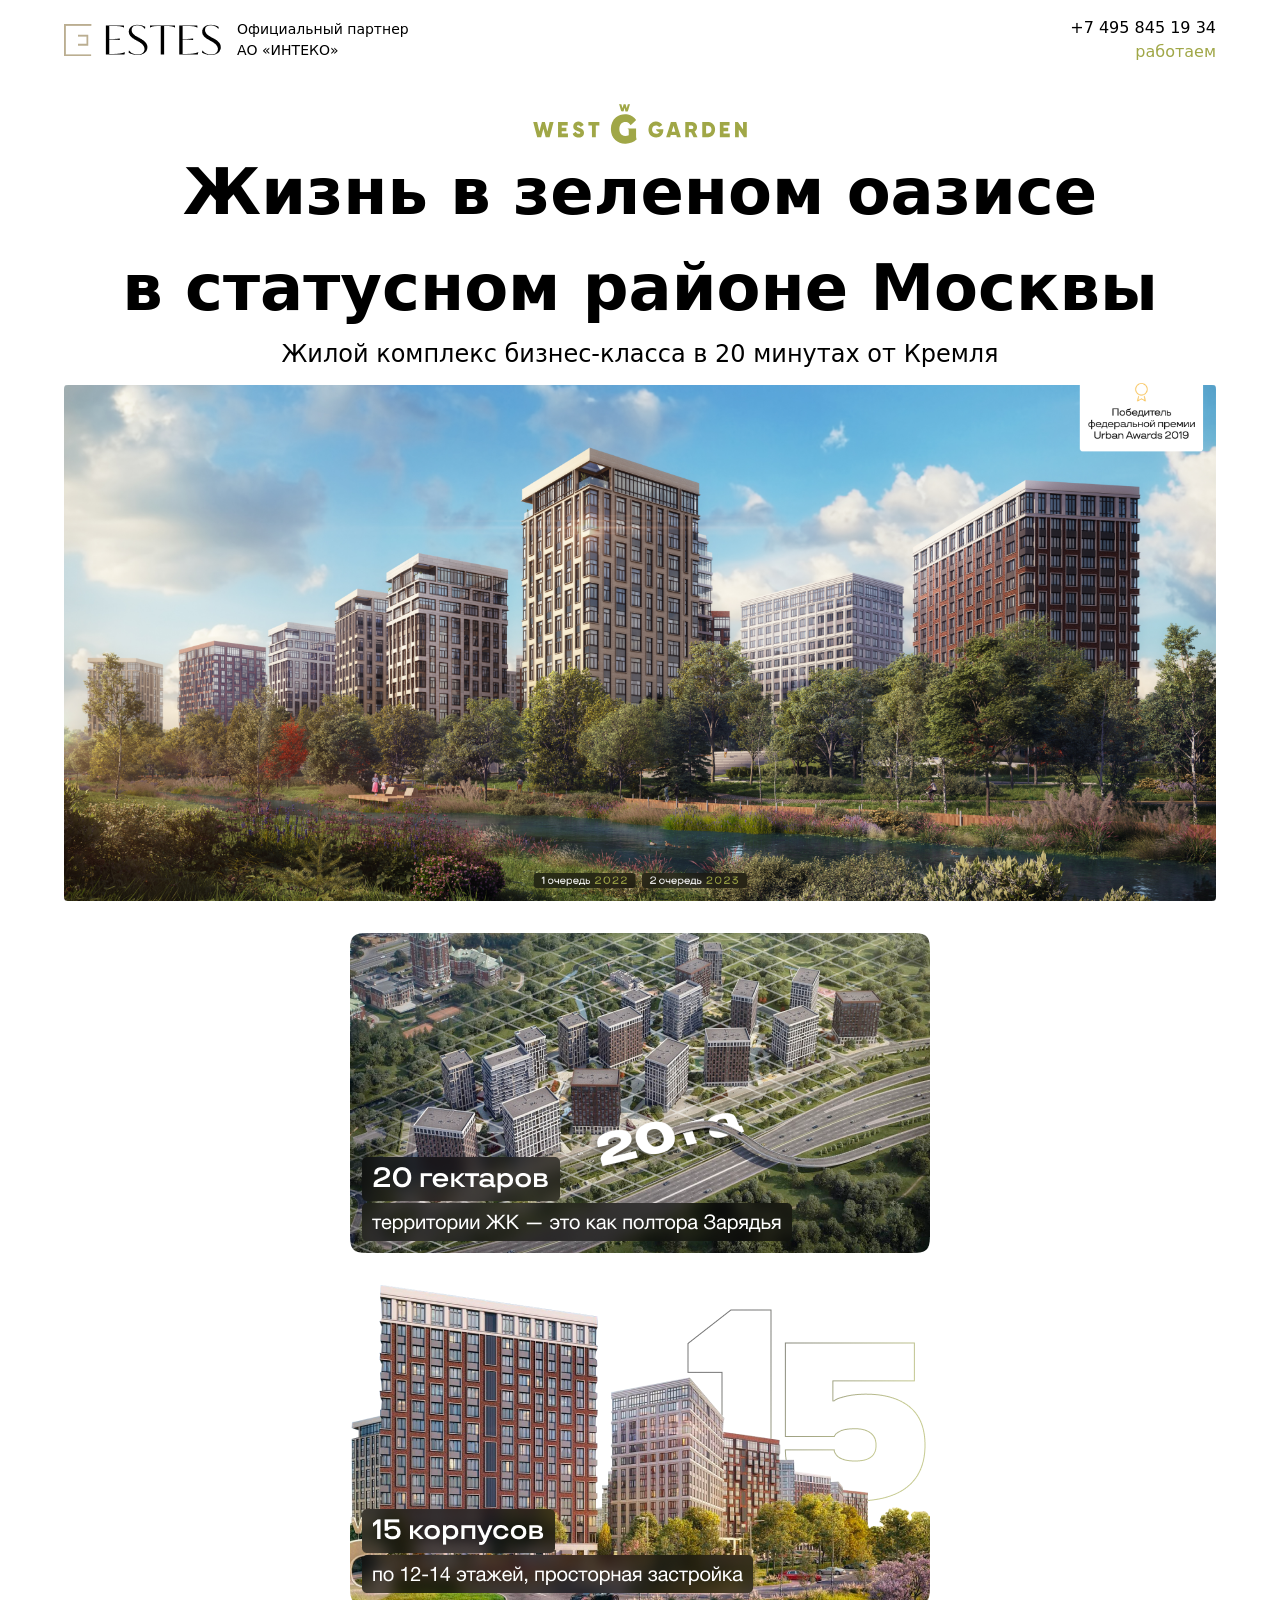
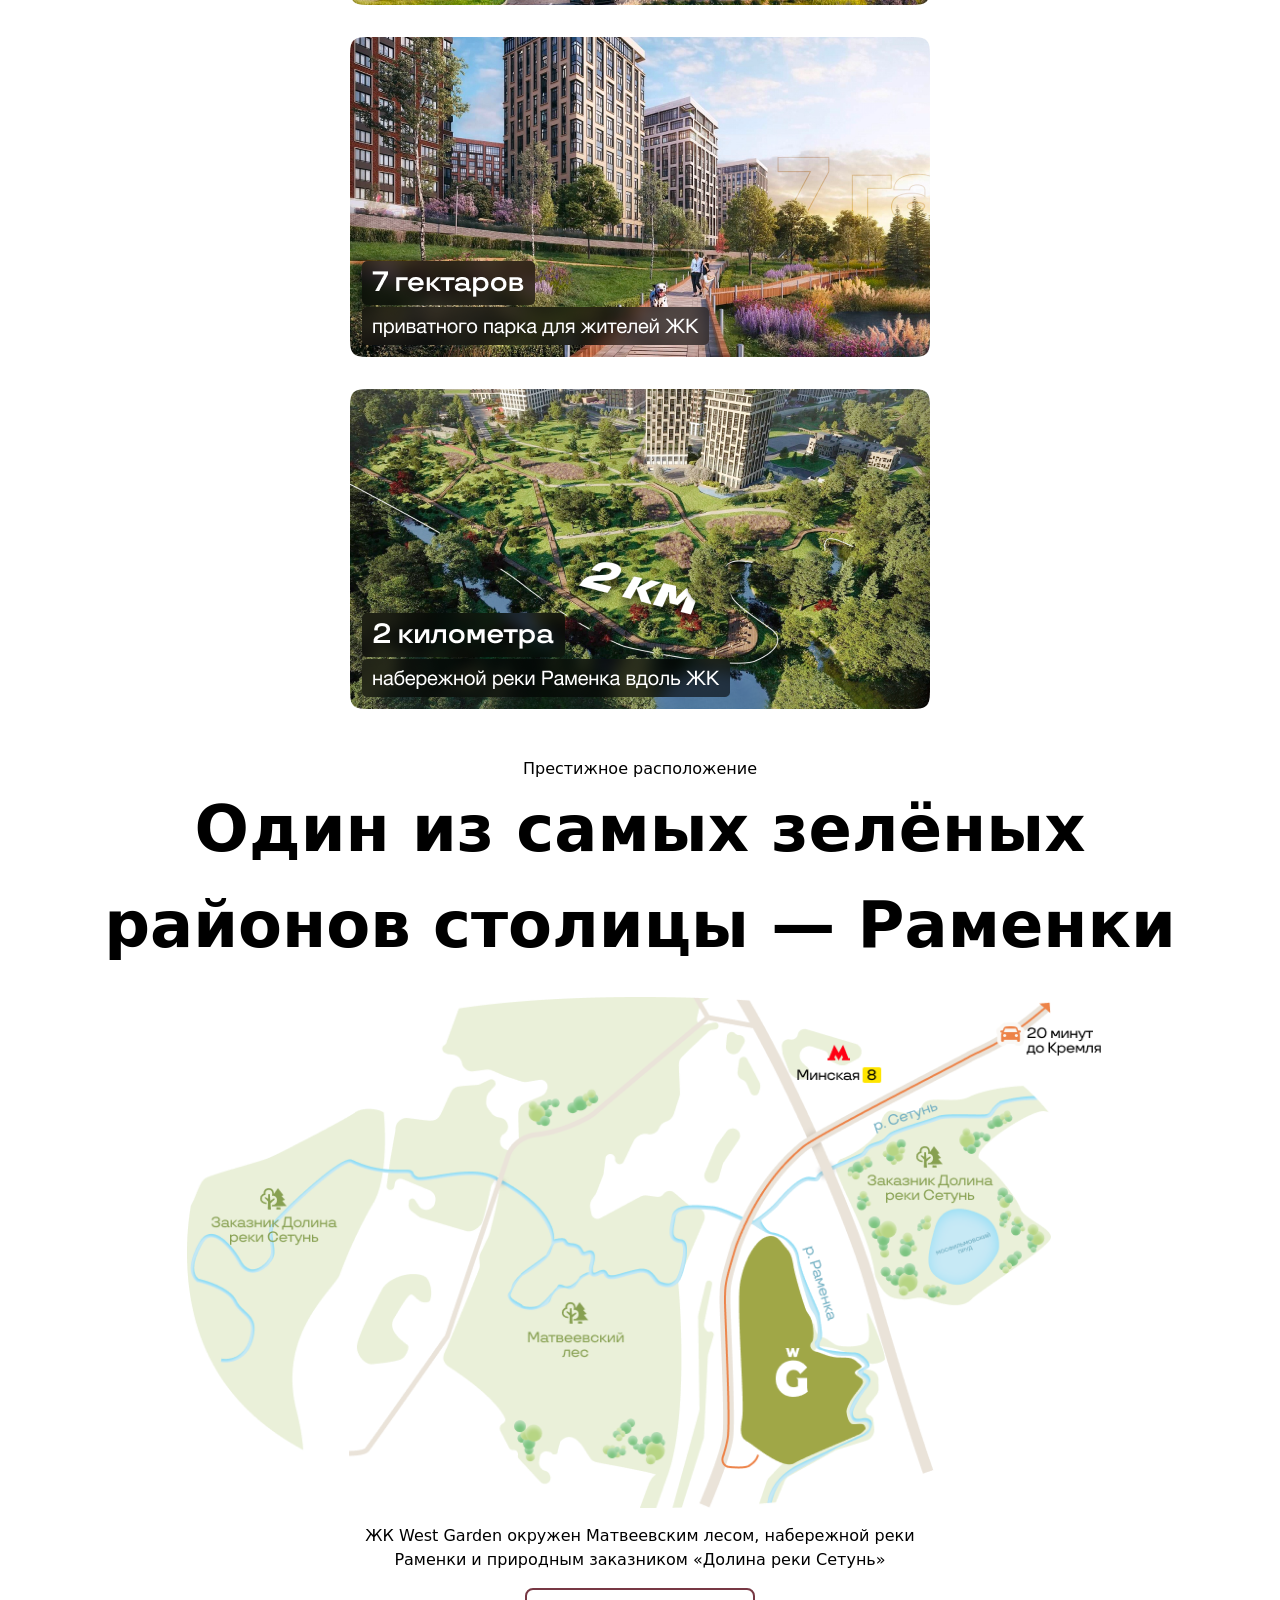
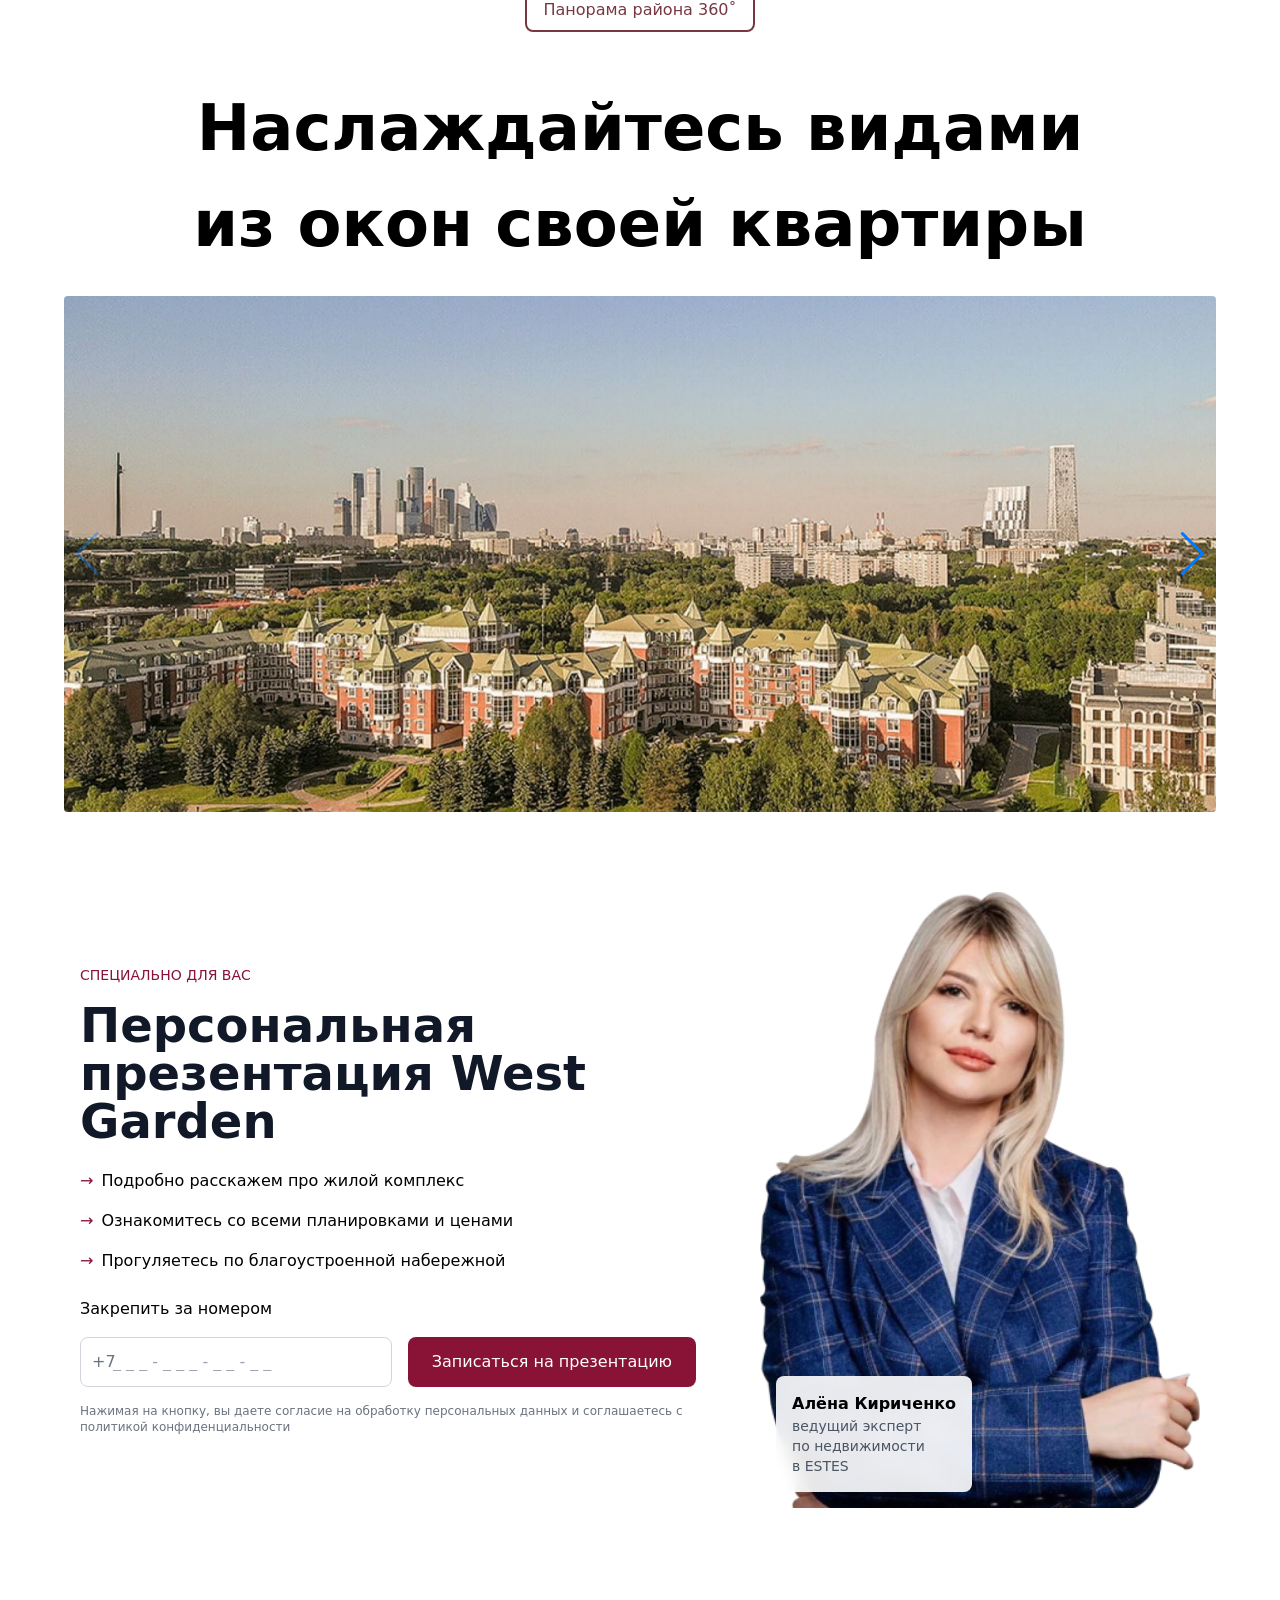
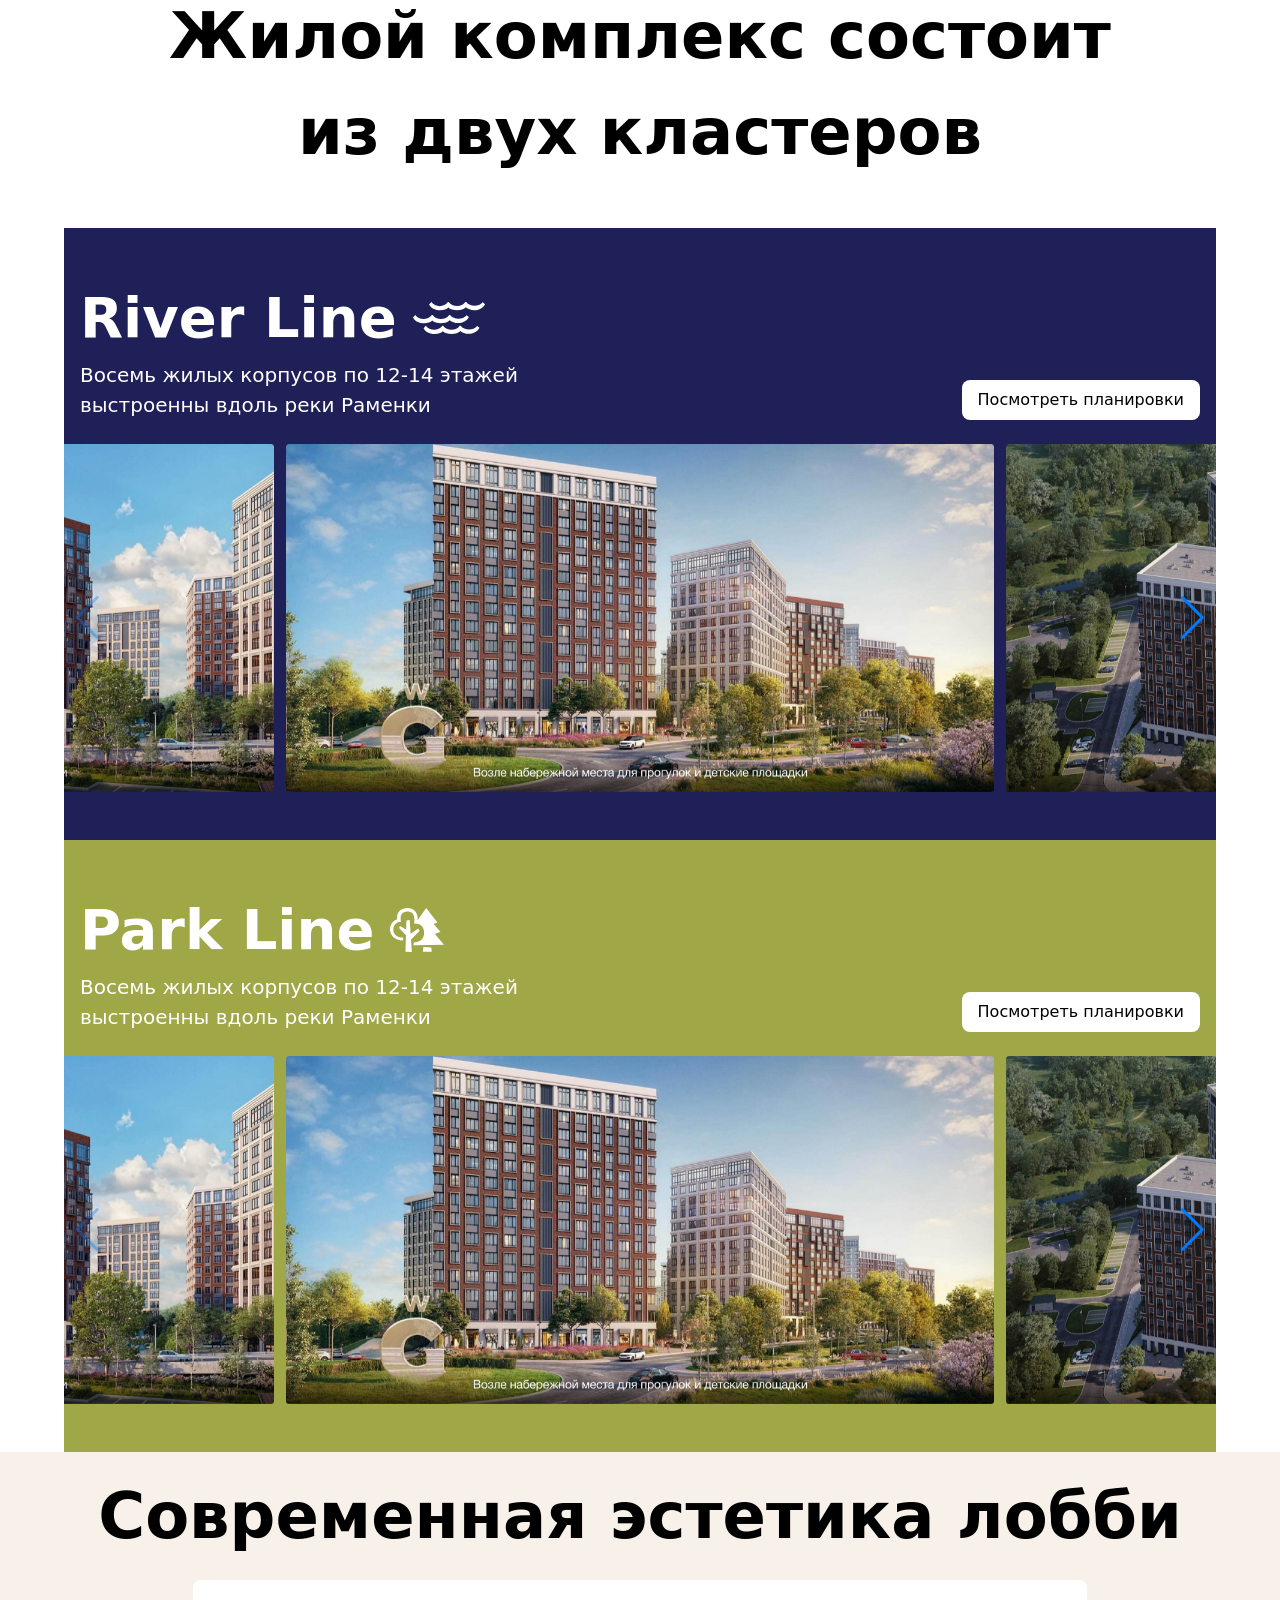
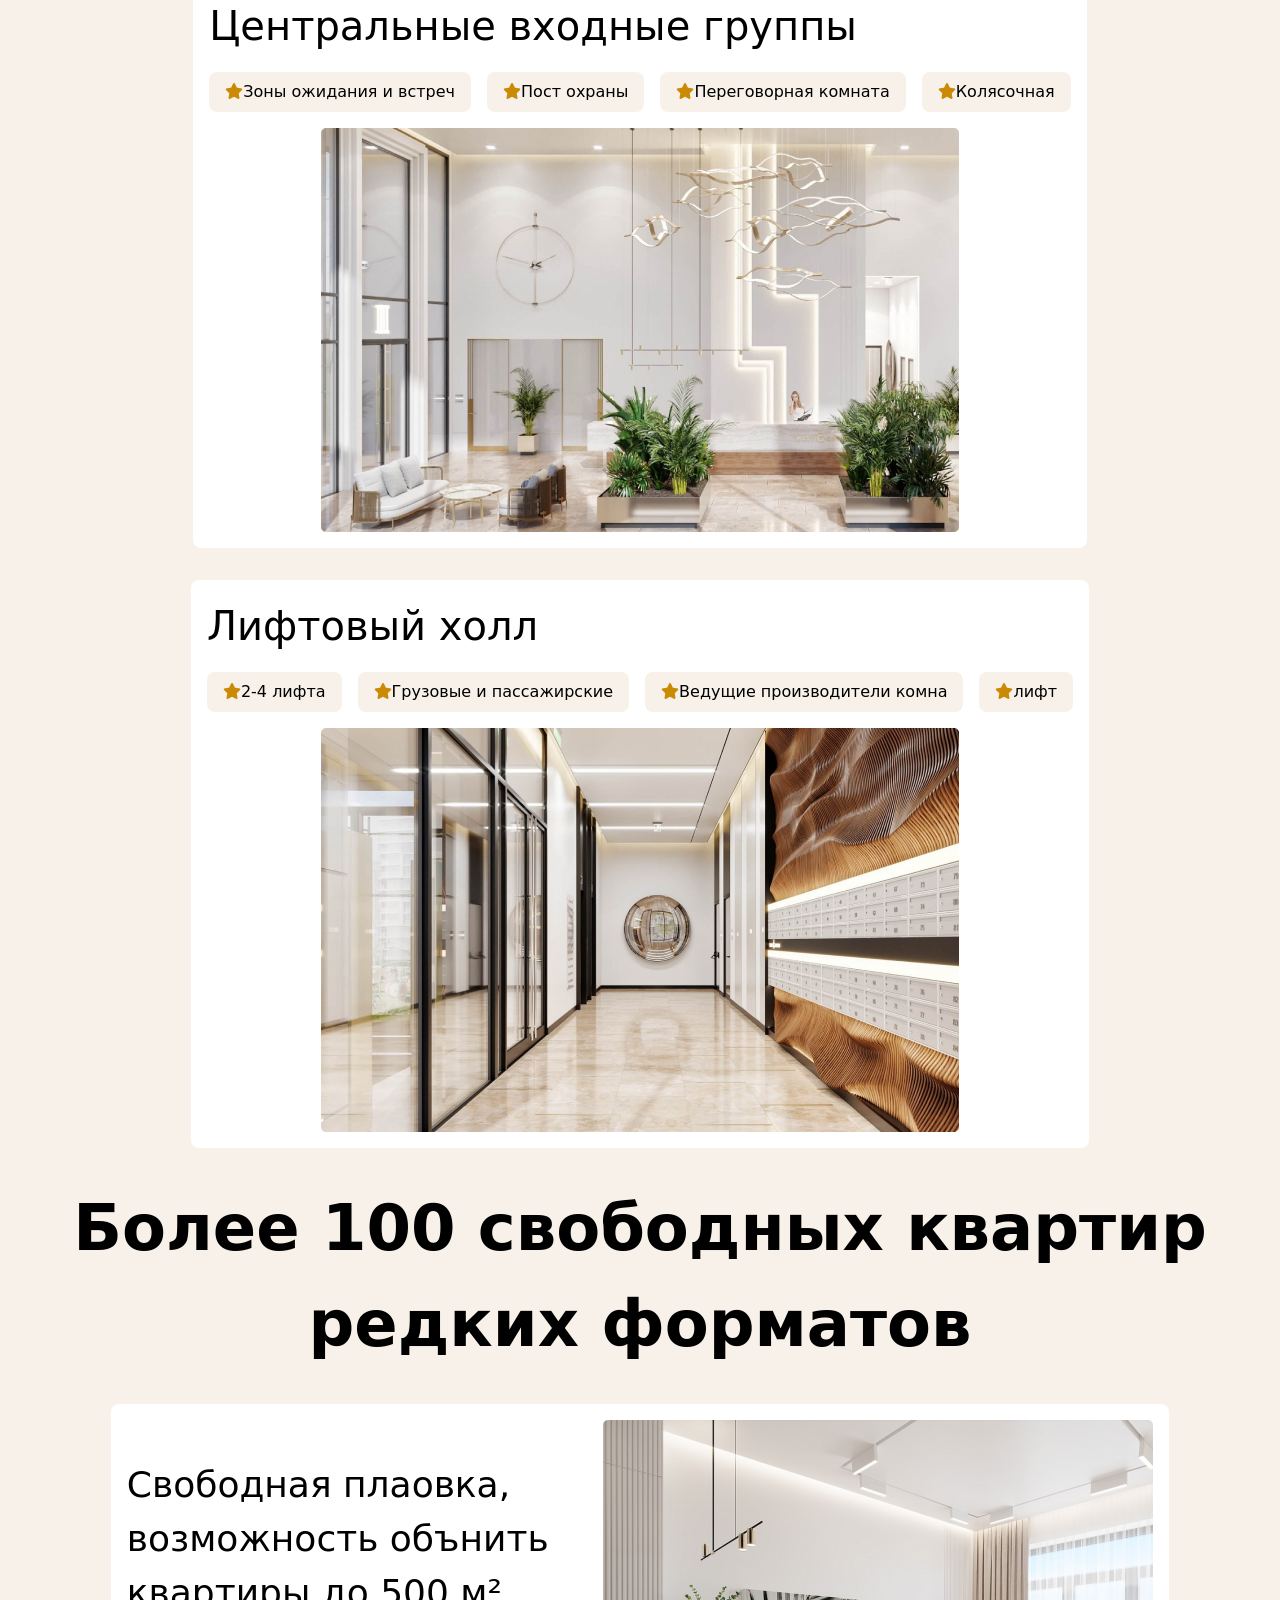
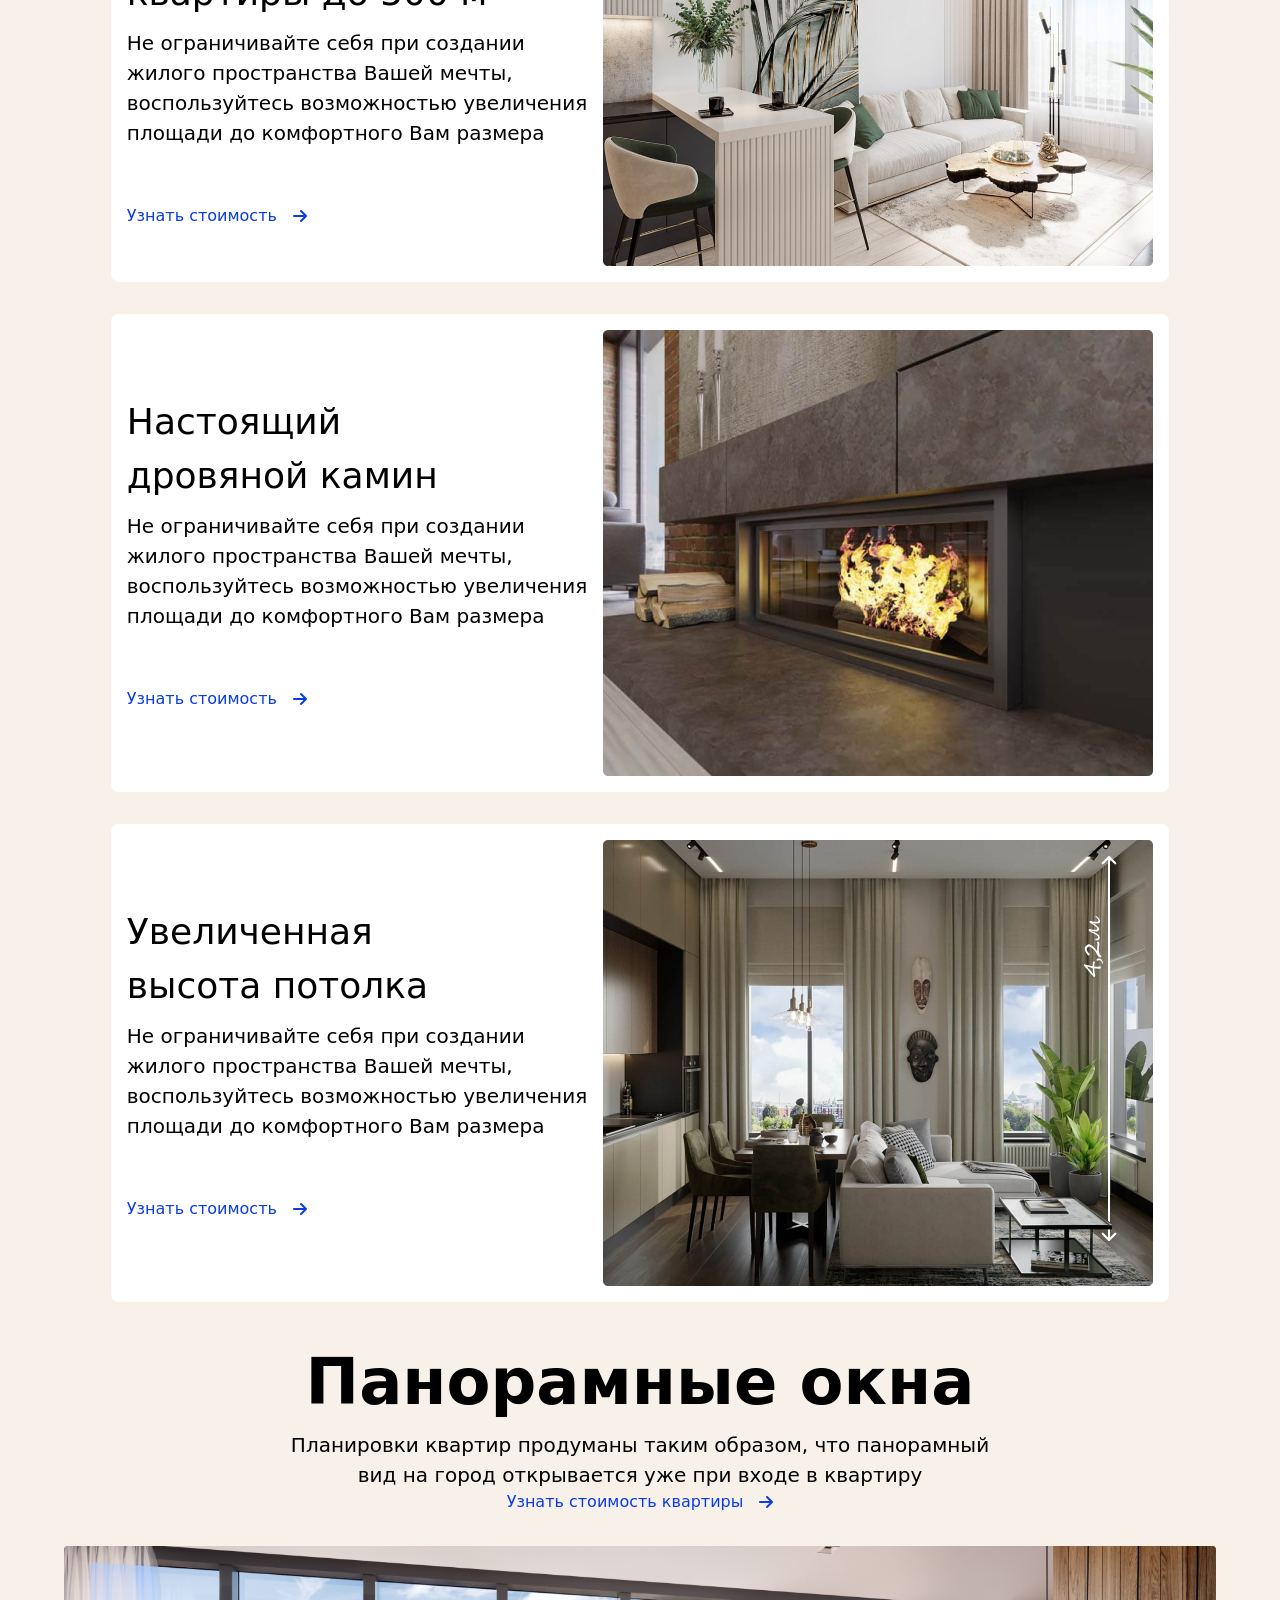
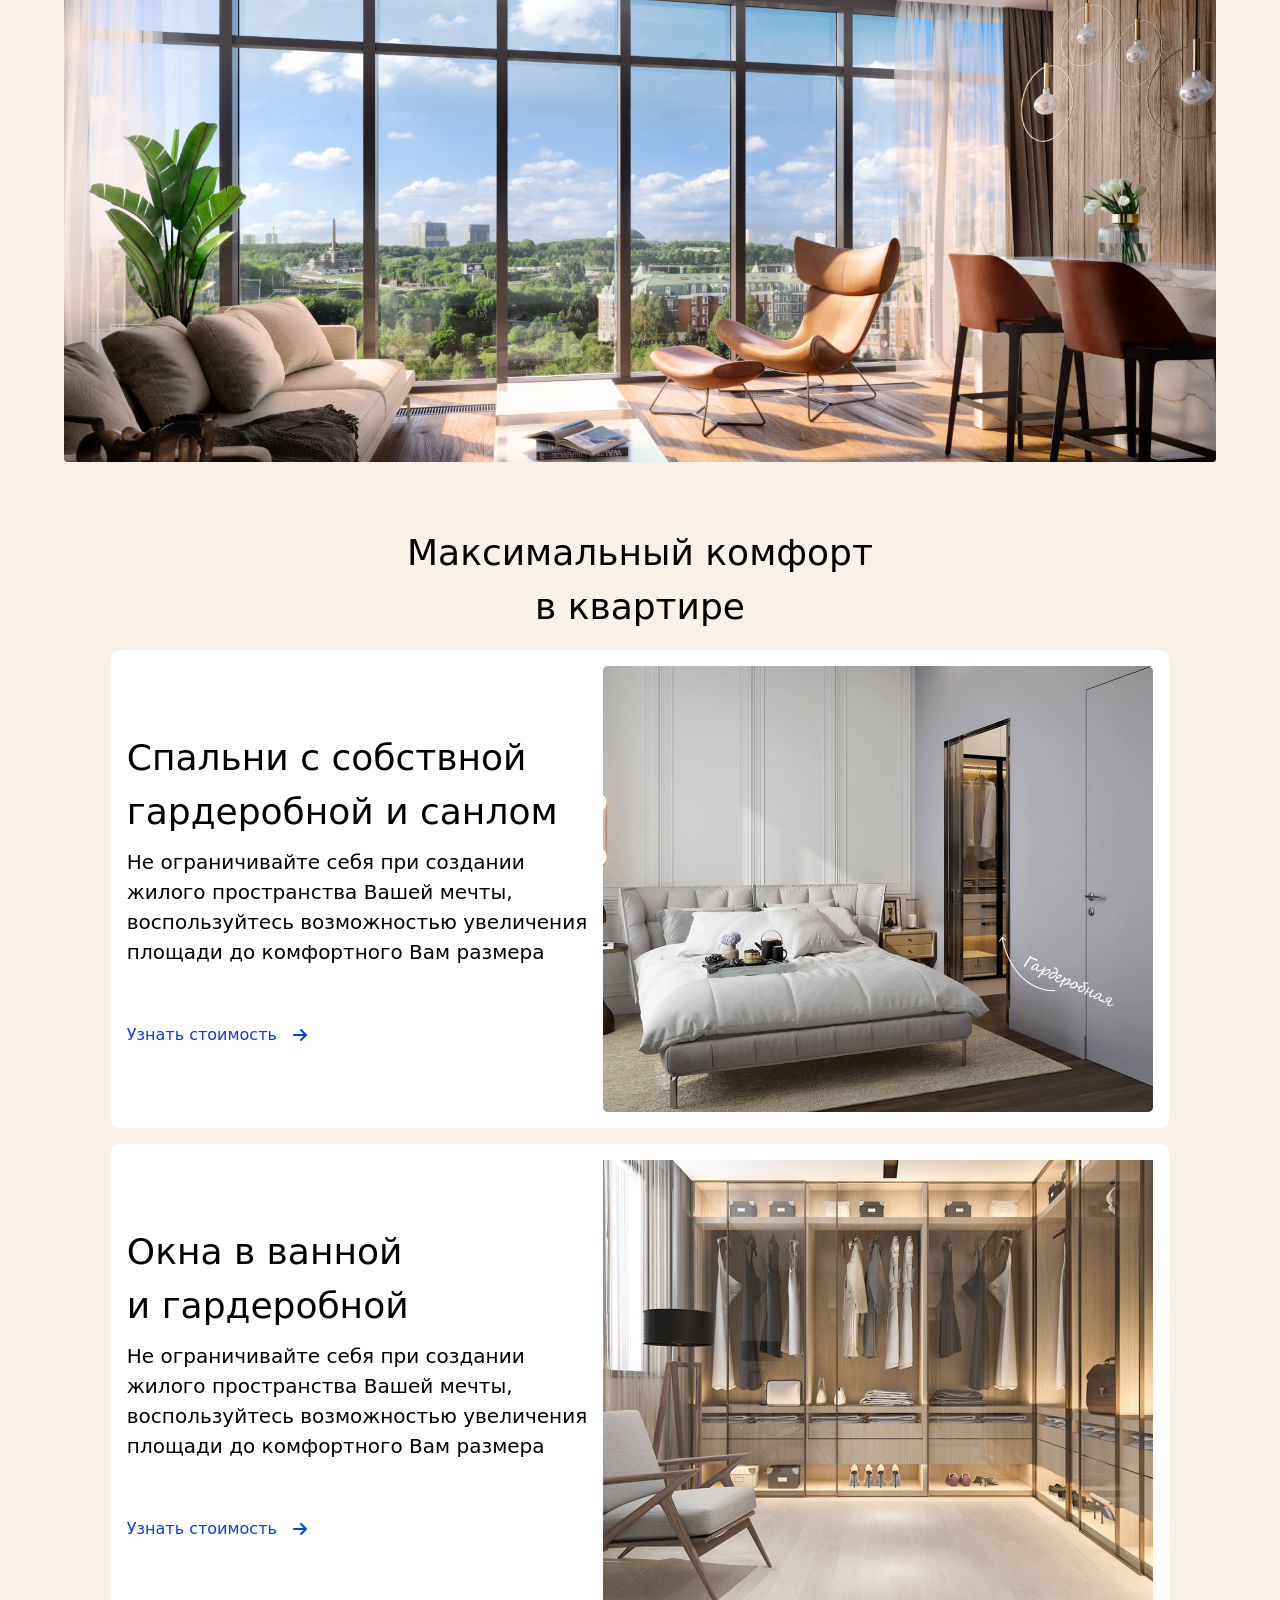
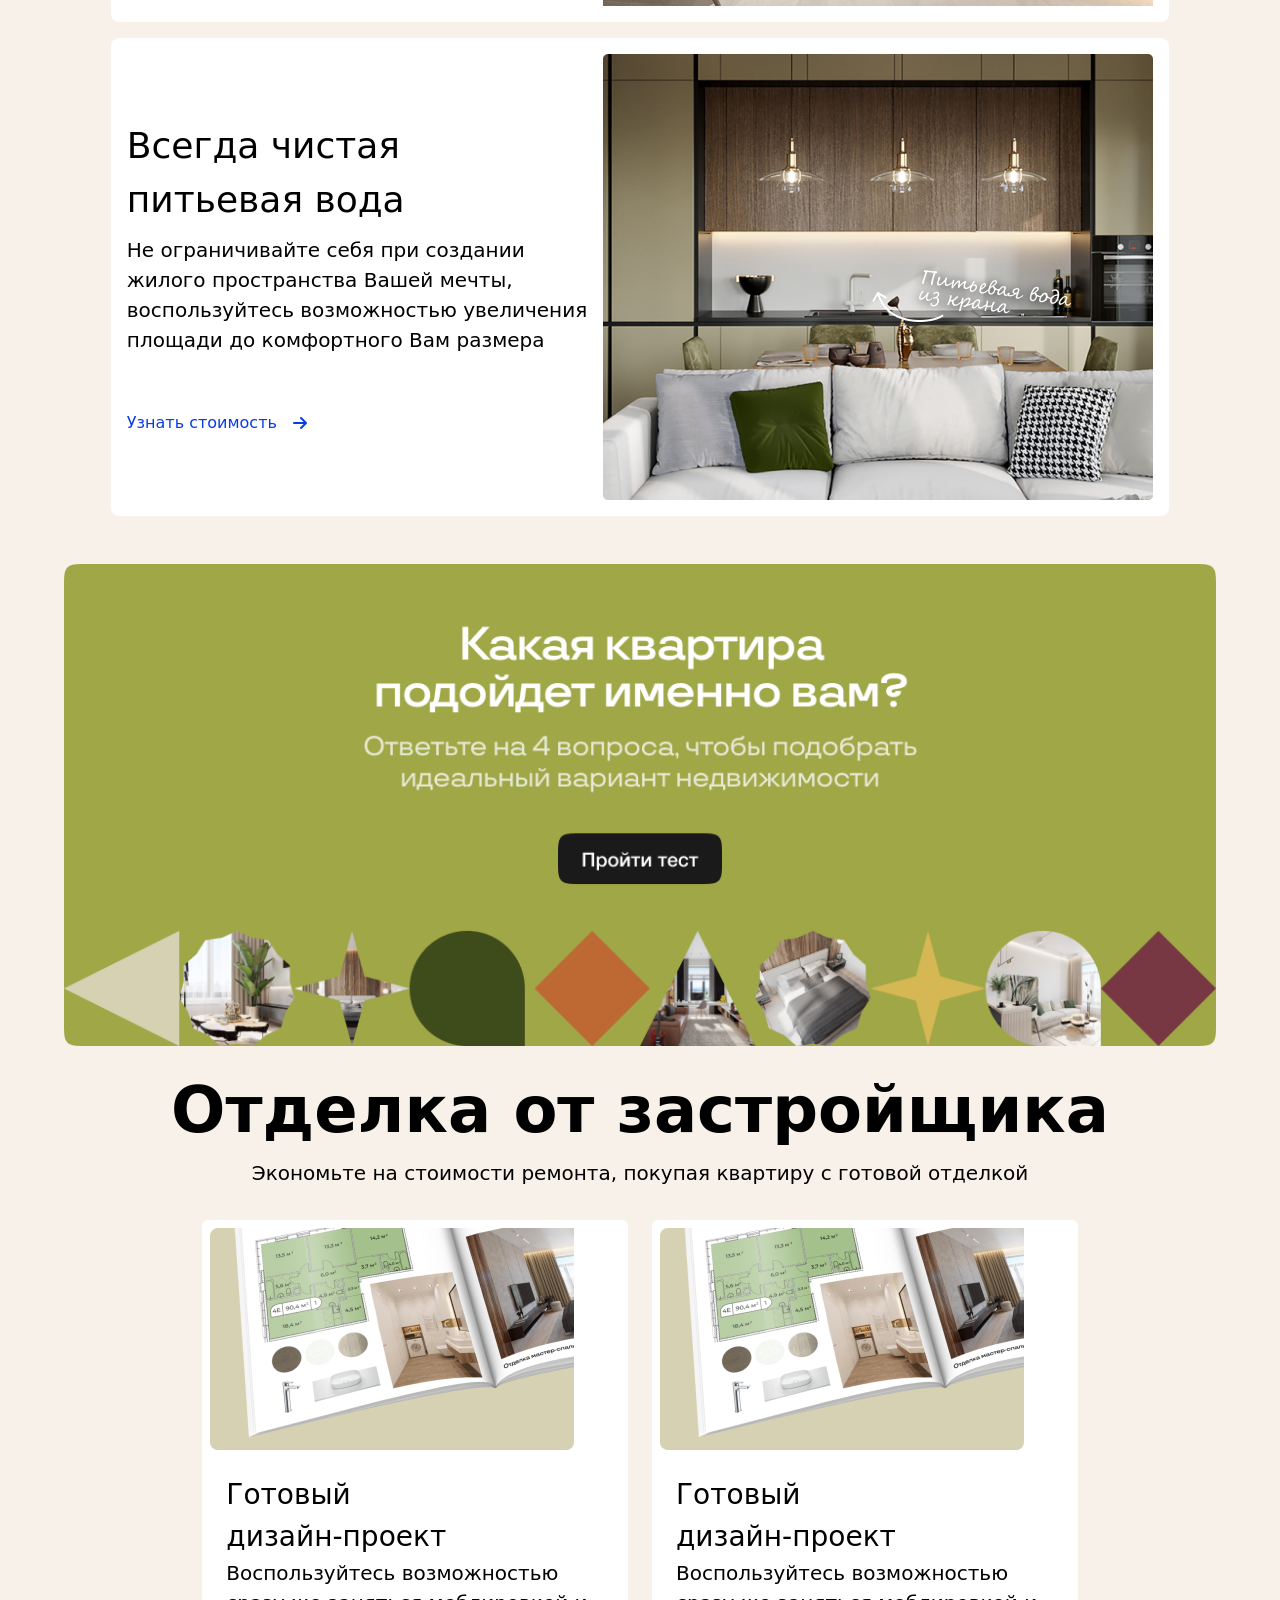
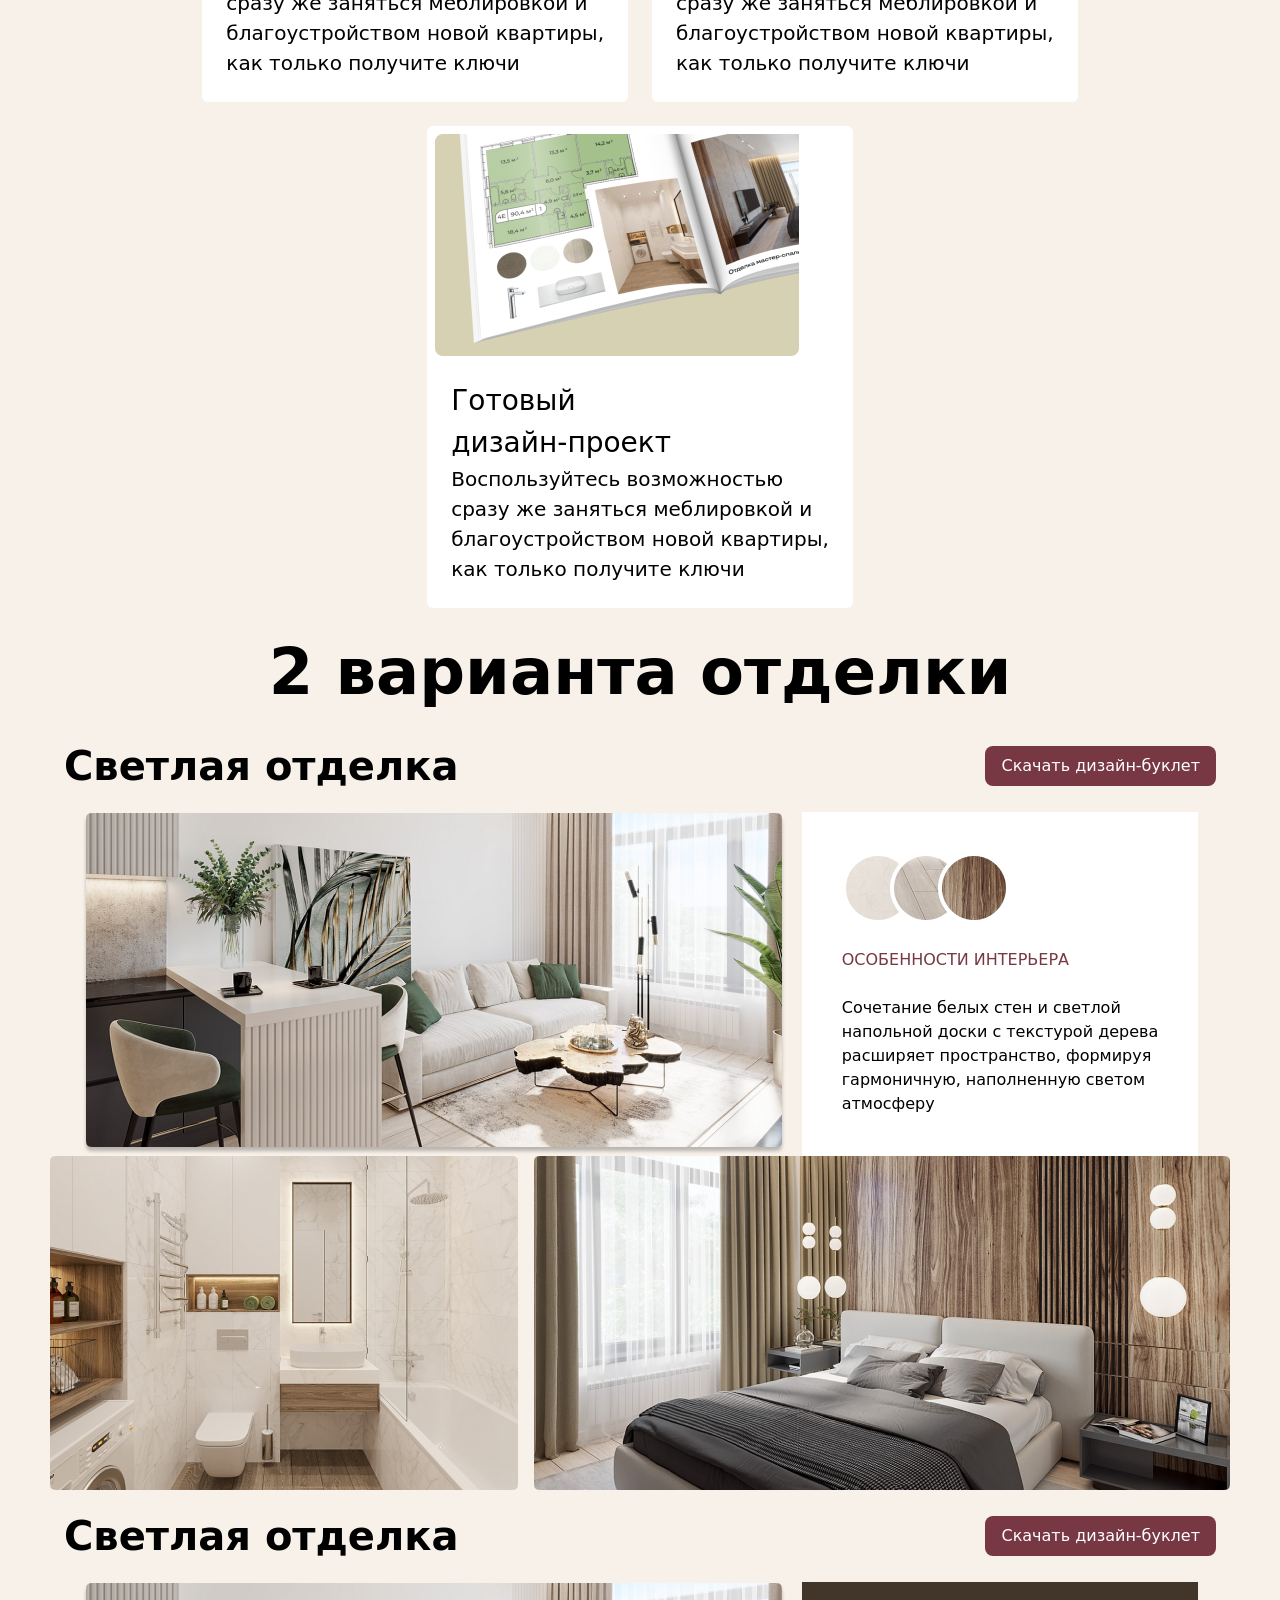
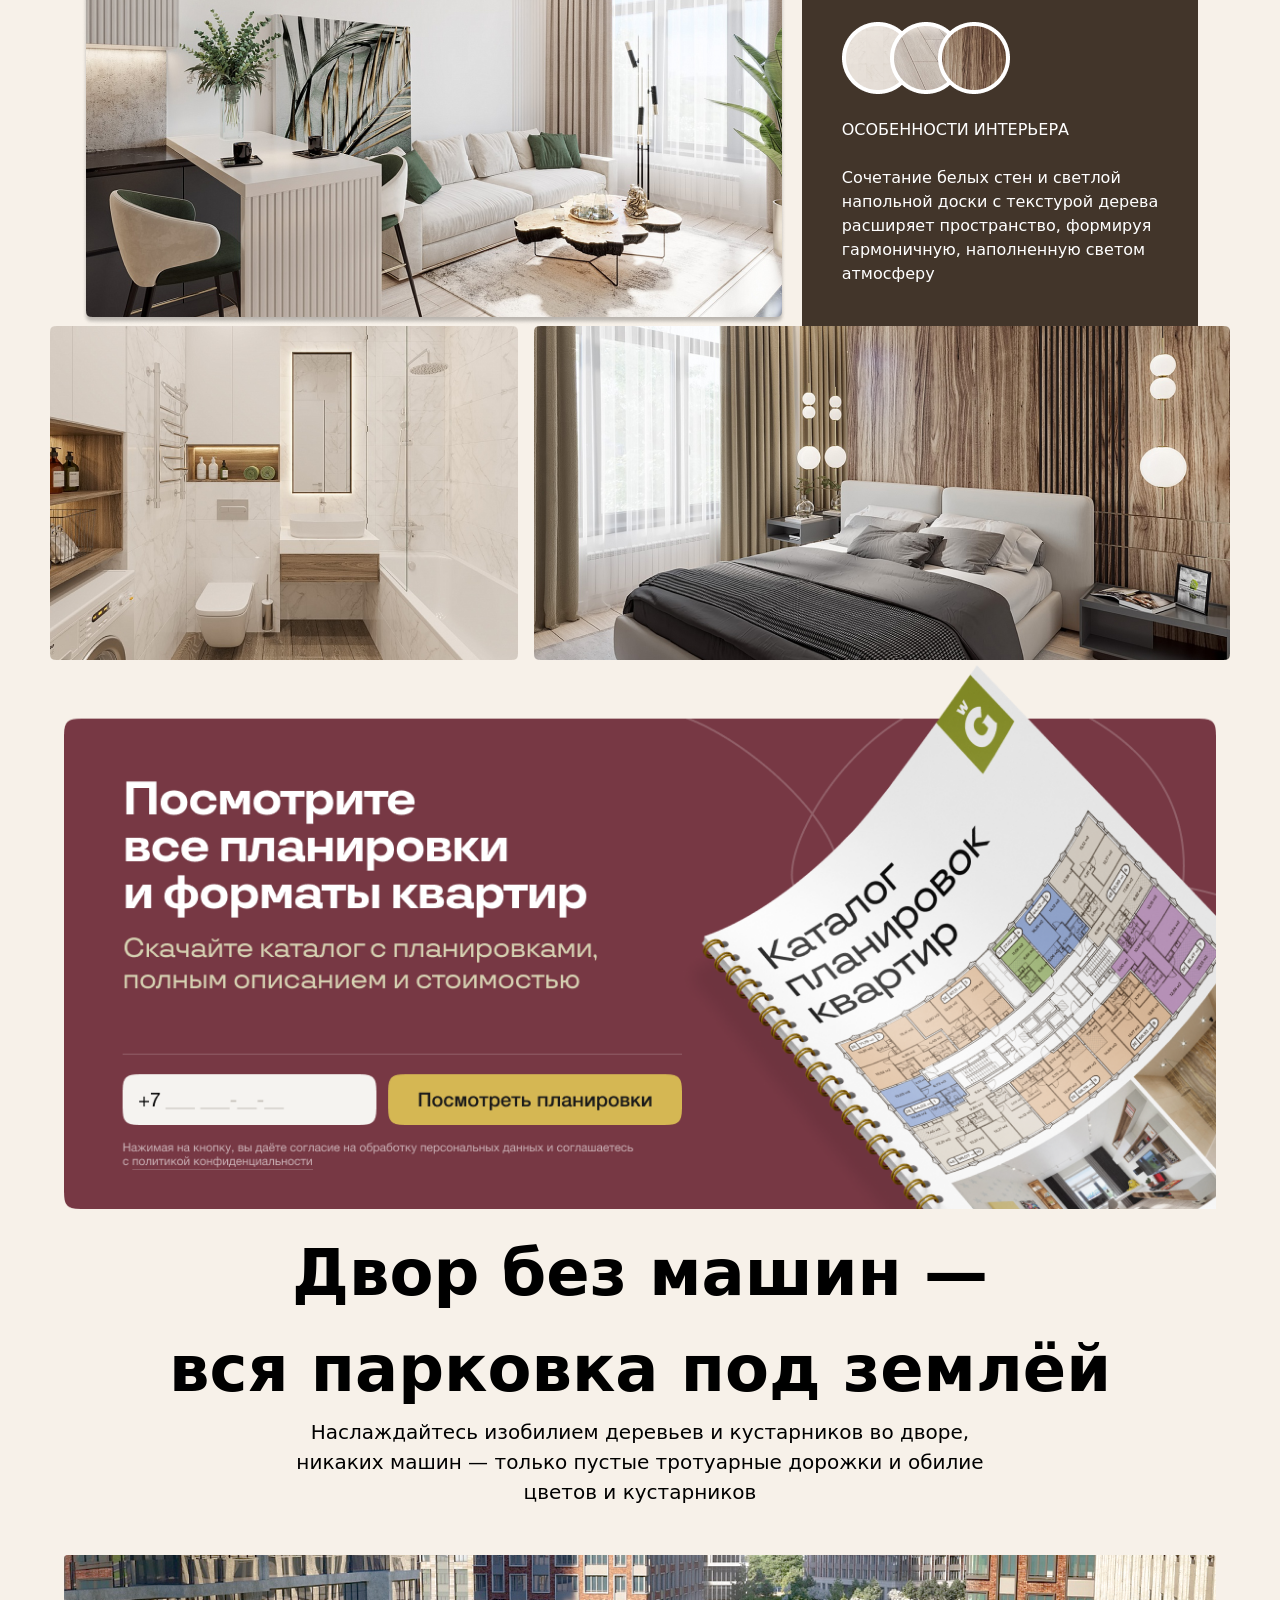
==== commit 037b9b14: "done 15 topic homework" ====
--- a/index.html
+++ b/index.html
@@ -480,78 +480,287 @@
               Максимальный комфорт <br />
               в квартире
             </h1>
-                <div
-            class="bg-white rounded-lg p-4 w-[fit-content] mt-4 flex items-center gap-4 max-[1020px]:flex-col-reverse"
+            <div
+              class="bg-white rounded-lg p-4 w-[fit-content] mt-4 flex items-center gap-4 max-[1020px]:flex-col-reverse"
+            >
+              <div class="flex flex-col gap-2">
+                <h1
+                  class="font-medium text-[36px] max-[1160px]:text-[28px] max-[500px]:text-[20px] max-[400px]:text-[16px]"
+                >
+                  Спальни с собствной <br />
+                  гардеробной и санлом
+                </h1>
+                <p
+                  class="text-[20px] max-[1160px]:text-[16px] max-[500px]:text-[12px]"
+                >
+                  Не ограничивайте себя при создании <br />
+                  жилого пространства Вашей мечты, <br />
+                  воспользуйтесь возможностью увеличения<br />
+                  площади до комфортного Вам размера
+                </p>
+                <p class="flex items-center gap-4 text-[#0a3ce4] mt-12">
+                  Узнать стоимость<i class="fa-solid fa-arrow-right"></i>
+                </p>
+              </div>
+              <img src="./img/item4.png" alt="" />
+            </div>
+            <div
+              class="bg-white rounded-lg p-4 w-[fit-content] mt-4 flex items-center gap-4 max-[1020px]:flex-col-reverse"
+            >
+              <div class="flex flex-col gap-2">
+                <h1
+                  class="font-medium text-[36px] max-[1160px]:text-[28px] max-[500px]:text-[20px] max-[400px]:text-[16px]"
+                >
+                  Окна в ванной <br />
+                  и гардеробной
+                </h1>
+                <p
+                  class="text-[20px] max-[1160px]:text-[16px] max-[500px]:text-[12px]"
+                >
+                  Не ограничивайте себя при создании <br />
+                  жилого пространства Вашей мечты, <br />
+                  воспользуйтесь возможностью увеличения<br />
+                  площади до комфортного Вам размера
+                </p>
+                <p class="flex items-center gap-4 text-[#0a3ce4] mt-12">
+                  Узнать стоимость<i class="fa-solid fa-arrow-right"></i>
+                </p>
+              </div>
+              <img src="./img/item5.png" alt="" />
+            </div>
+            <div
+              class="bg-white rounded-lg p-4 w-[fit-content] mt-4 flex items-center gap-4 max-[1020px]:flex-col-reverse"
+            >
+              <div class="flex flex-col gap-2">
+                <h1
+                  class="font-medium text-[36px] max-[1160px]:text-[28px] max-[500px]:text-[20px] max-[400px]:text-[16px]"
+                >
+                  Всегда чистая <br />
+                  питьевая вода
+                </h1>
+                <p
+                  class="text-[20px] max-[1160px]:text-[16px] max-[500px]:text-[12px]"
+                >
+                  Не ограничивайте себя при создании <br />
+                  жилого пространства Вашей мечты, <br />
+                  воспользуйтесь возможностью увеличения<br />
+                  площади до комфортного Вам размера
+                </p>
+                <p class="flex items-center gap-4 text-[#0a3ce4] mt-12">
+                  Узнать стоимость<i class="fa-solid fa-arrow-right"></i>
+                </p>
+              </div>
+              <img src="./img/item6.png" alt="" />
+            </div>
+          </div>
+        </div>
+      </div>
+    </section>
+    <section class="bg-[#F7F1E9]">
+      <section class="w-[90%] m-auto min-[1440px]:w-[1440px] pt-12">
+        <img class="m-auto" src="./img/0.png" alt="" />
+      </section>
+      <section class="w-[90%] m-auto min-[1440px]:w-[1440px]">
+        <h1
+          class="font-bold pt-4 text-[64px] text-center max-[1200px]:text-[50px] max-[1000px]:text-[35px] max-[800px]:text-[28px] max-[600px]:text-[20px] max-[400px]:text-[18px]"
+        >
+          Отделка от застройщика
+        </h1>
+        <p
+          class="text-[20px] max-[1160px]:text-[16px] max-[500px]:text-[12px] text-center"
+        >
+          Экономьте на стоимости ремонта, покупая квартиру с готовой отделкой
+        </p>
+        <div class="flex items-center gap-6 mt-8 justify-center flex-wrap">
+          <div class="flex flex-col gap-2 p-2 bg-white rounded-md">
+            <img class="w-[fit-content]" src="./img/box1.png" alt="" />
+            <div class="p-4">
+              <p class="font-medium text-[28px] max-[430px]:text-[20px]">
+                Готовый <br />
+                дизайн-проект
+              </p>
+              <p class="text-[20px] max-[430px]:text-[14px]">
+                Воспользуйтесь возможностью<br class="max-[320px]:hidden" />
+                сразу же заняться меблировкой и<br class="max-[320px]:hidden" />
+                благоустройством новой квартиры,<br
+                  class="max-[320px]:hidden"
+                />
+                как только получите ключи
+              </p>
+            </div>
+          </div>
+          <div class="flex flex-col gap-2 p-2 bg-white rounded-md">
+            <img class="w-[fit-content]" src="./img/box1.png" alt="" />
+            <div class="p-4">
+              <p class="font-medium text-[28px] max-[430px]:text-[20px]">
+                Готовый <br />
+                дизайн-проект
+              </p>
+              <p class="text-[20px] max-[430px]:text-[14px]">
+                Воспользуйтесь возможностью<br class="max-[320px]:hidden" />
+                сразу же заняться меблировкой и<br class="max-[320px]:hidden" />
+                благоустройством новой квартиры,<br
+                  class="max-[320px]:hidden"
+                />
+                как только получите ключи
+              </p>
+            </div>
+          </div>
+          <div class="flex flex-col gap-2 p-2 bg-white rounded-md">
+            <img class="w-[fit-content]" src="./img/box1.png" alt="" />
+            <div class="p-4">
+              <p class="font-medium text-[28px] max-[430px]:text-[20px]">
+                Готовый <br />
+                дизайн-проект
+              </p>
+              <p class="text-[20px] max-[430px]:text-[14px]">
+                Воспользуйтесь возможностью<br class="max-[320px]:hidden" />
+                сразу же заняться меблировкой и<br class="max-[320px]:hidden" />
+                благоустройством новой квартиры,<br
+                  class="max-[320px]:hidden"
+                />
+                как только получите ключи
+              </p>
+            </div>
+          </div>
+        </div>
+      </section>
+      <section class="w-[90%] m-auto min-[1440px]:w-[1440px]">
+        <h1
+          class="font-bold pt-4 text-[64px] text-center max-[1200px]:text-[50px] max-[1000px]:text-[35px] max-[800px]:text-[28px] max-[600px]:text-[20px] max-[400px]:text-[18px]"
+        >
+          2 варианта отделки
+        </h1>
+        <div>
+          <div
+            class="flex items-center justify-between py-4 max-[500px]:flex-col gap-4"
           >
-            <div class="flex flex-col gap-2">
-              <h1
-                class="font-medium text-[36px] max-[1160px]:text-[28px] max-[500px]:text-[20px] max-[400px]:text-[16px]"
-              >
-               Спальни с собствной <br> гардеробной и санлом
-              </h1>
-              <p
-                class="text-[20px] max-[1160px]:text-[16px] max-[500px]:text-[12px]"
-              >
-                Не ограничивайте себя при создании <br />
-                жилого пространства Вашей мечты, <br />
-                воспользуйтесь возможностью увеличения<br />
-                площади до комфортного Вам размера
-              </p>
-              <p class="flex items-center gap-4 text-[#0a3ce4] mt-12">
-                Узнать стоимость<i class="fa-solid fa-arrow-right"></i>
-              </p>
-            </div>
-            <img src="./img/item4.png" alt="" />
-          </div>
+            <h1 class="font-semibold text-[40px] max-[650px]:text-[30px]">
+              Светлая отделка
+            </h1>
+            <button class="text-white px-4 py-2 rounded-lg bg-[#773844]">
+              Скачать дизайн-буклет
+            </button>
+          </div>
+          <div class="flex items-center justify-center gap-4">
+            <img src="./img/Light_1.png" alt="" />
+            <div class="p-10 bg-white flex flex-col gap-4 max-[1204px]:hidden">
+              <img class="w-[fit-content]" src="./img/Group 1926.png" alt="" />
+              <p class="text-[#773844] py-2">ОСОБЕННОСТИ ИНТЕРЬЕРА</p>
+              <p>
+                Сочетание белых стен и светлой <br />
+                напольной доски с текстурой дерева<br />
+                расширяет пространство, формируя<br />
+                гармоничную, наполненную светом<br />
+                атмосферу
+              </p>
+            </div>
+          </div>
+          <div class="flex items-center justify-center gap-4">
+            <img class="max-[1204px]:hidden" src="./img/Light_2.png" alt="" />
+            <img src="./img/Light_3.png" alt="" />
+          </div>
+        </div>
+      </section>
+      <section class="w-[90%] m-auto min-[1440px]:w-[1440px]">
+        <div>
           <div
-            class="bg-white rounded-lg p-4 w-[fit-content] mt-4 flex items-center gap-4 max-[1020px]:flex-col-reverse"
+            class="flex items-center justify-between py-4 max-[500px]:flex-col gap-4"
           >
-            <div class="flex flex-col gap-2">
-              <h1
-                class="font-medium text-[36px] max-[1160px]:text-[28px] max-[500px]:text-[20px] max-[400px]:text-[16px]"
-              >
-               Окна в ванной <br> и гардеробной
-              </h1>
-              <p
-                class="text-[20px] max-[1160px]:text-[16px] max-[500px]:text-[12px]"
-              >
-                Не ограничивайте себя при создании <br />
-                жилого пространства Вашей мечты, <br />
-                воспользуйтесь возможностью увеличения<br />
-                площади до комфортного Вам размера
-              </p>
-              <p class="flex items-center gap-4 text-[#0a3ce4] mt-12">
-                Узнать стоимость<i class="fa-solid fa-arrow-right"></i>
-              </p>
-            </div>
-            <img src="./img/item5.png" alt="" />
-          </div>
-          <div
-            class="bg-white rounded-lg p-4 w-[fit-content] mt-4 flex items-center gap-4 max-[1020px]:flex-col-reverse"
-          >
-            <div class="flex flex-col gap-2">
-              <h1
-                class="font-medium text-[36px] max-[1160px]:text-[28px] max-[500px]:text-[20px] max-[400px]:text-[16px]"
-              >
-                Всегда чистая <br> питьевая вода
-              </h1>
-              <p
-                class="text-[20px] max-[1160px]:text-[16px] max-[500px]:text-[12px]"
-              >
-                Не ограничивайте себя при создании <br />
-                жилого пространства Вашей мечты, <br />
-                воспользуйтесь возможностью увеличения<br />
-                площади до комфортного Вам размера
-              </p>
-              <p class="flex items-center gap-4 text-[#0a3ce4] mt-12">
-                Узнать стоимость<i class="fa-solid fa-arrow-right"></i>
-              </p>
-            </div>
-            <img src="./img/item6.png" alt="" />
-          </div>
-          </div>
-        </div>
-      </div>
+            <h1 class="font-semibold text-[40px] max-[650px]:text-[30px]">
+              Светлая отделка
+            </h1>
+            <button class="text-white px-4 py-2 rounded-lg bg-[#773844]">
+              Скачать дизайн-буклет
+            </button>
+          </div>
+          <div class="flex items-center justify-center gap-4">
+            <img src="./img/Light_1.png" alt="" />
+            <div
+              class="p-10 bg-[#42352a] flex flex-col gap-4 max-[1204px]:hidden"
+            >
+              <img class="w-[fit-content]" src="./img/Group 1926.png" alt="" />
+              <p class="text-[#fff] py-2">ОСОБЕННОСТИ ИНТЕРЬЕРА</p>
+              <p class="text-white">
+                Сочетание белых стен и светлой <br />
+                напольной доски с текстурой дерева<br />
+                расширяет пространство, формируя<br />
+                гармоничную, наполненную светом<br />
+                атмосферу
+              </p>
+            </div>
+          </div>
+          <div class="flex items-center justify-center gap-4">
+            <img class="max-[1204px]:hidden" src="./img/Light_2.png" alt="" />
+            <img src="./img/Light_3.png" alt="" />
+          </div>
+        </div>
+        <img class="m-auto" src="./img/CTA.png" alt="" />
+      </section>
+      <section class="w-[90%] m-auto min-[1440px]:w-[1440px]">
+        <h1
+          class="font-bold pt-4 text-[64px] text-center max-[1200px]:text-[50px] max-[1000px]:text-[35px] max-[800px]:text-[28px] max-[600px]:text-[20px] max-[400px]:text-[18px]"
+        >
+          Двор без машин — <br />вся парковка под землёй
+        </h1>
+        <p
+          class="text-[20px] max-[1160px]:text-[16px] max-[500px]:text-[12px] text-center"
+        >
+          Наслаждайтесь изобилием деревьев и кустарников во дворе,<br />
+          никаких машин — только пустые тротуарные дорожки и обилие<br />
+          цветов и кустарников
+        </p>
+        <img class="m-auto mt-12" src="./img/aaaaaaaaa.png" alt="" />
+        <img class="m-auto mt-12" src="./img/parking.png" alt="" />
+      </section>
+
+      <section class="w-[90%] m-auto min-[1440px]:w-[1440px] mt-12">
+        <h1
+          class="font-bold pt-4 text-[64px] text-center max-[1200px]:text-[50px] max-[1000px]:text-[35px] max-[800px]:text-[28px] max-[600px]:text-[20px] max-[400px]:text-[18px]"
+        >
+          <span class="text-[#a0a747]"> Зелёный оазис</span><br />
+          в старых границах Москвы
+        </h1>
+        <p
+          class="text-[20px] max-[1160px]:text-[16px] max-[500px]:text-[12px] text-center"
+        >
+          Погрузитесь в мир будущего с современными архитектурными <br />
+          строениями посреди сада
+        </p>
+        <div class="swiper mySwiper mt-6">
+          <div class="swiper-wrapper">
+            <div class="swiper-slide">
+              <img src="./img/swiper.png" alt="" />
+            </div>
+            <div class="swiper-slide">
+              <img src="./img/swiper.png" alt="" />
+            </div>
+            <div class="swiper-slide">
+              <img src="./img/swiper.png" alt="" />
+            </div>
+            <div class="swiper-slide">
+              <img src="./img/swiper.png" alt="" />
+            </div>
+            <div class="swiper-slide">
+              <img src="./img/swiper.png" alt="" />
+            </div>
+            <div class="swiper-slide">
+              <img src="./img/swiper.png" alt="" />
+            </div>
+            <div class="swiper-slide">
+              <img src="./img/swiper.png" alt="" />
+            </div>
+            <div class="swiper-slide">
+              <img src="./img/swiper.png" alt="" />
+            </div>
+            <div class="swiper-slide">
+              <img src="./img/swiper.png" alt="" />
+            </div>
+          </div>
+          <div class="swiper-button-next"></div>
+          <div class="swiper-button-prev"></div>
+        </div>
+      </section>
     </section>
     <script src="https://cdn.jsdelivr.net/npm/swiper@11/swiper-bundle.min.js"></script>
     <script>
--- a/css/output.css
+++ b/css/output.css
@@ -1431,6 +1431,10 @@
   gap: 1rem;
 }
 
+.gap-6 {
+  gap: 1.5rem;
+}
+
 .gap-8 {
   gap: 2rem;
 }
@@ -1767,6 +1771,10 @@
   border-radius: 0.5rem;
 }
 
+.rounded-md {
+  border-radius: 0.375rem;
+}
+
 .rounded-b {
   border-bottom-right-radius: 0.25rem;
   border-bottom-left-radius: 0.25rem;
@@ -1910,6 +1918,16 @@
   background-color: rgb(31 32 87 / var(--tw-bg-opacity, 1));
 }
 
+.bg-\[\#42352a\] {
+  --tw-bg-opacity: 1;
+  background-color: rgb(66 53 42 / var(--tw-bg-opacity, 1));
+}
+
+.bg-\[\#773844\] {
+  --tw-bg-opacity: 1;
+  background-color: rgb(119 56 68 / var(--tw-bg-opacity, 1));
+}
+
 .bg-\[\#F7F1E9\] {
   --tw-bg-opacity: 1;
   background-color: rgb(247 241 233 / var(--tw-bg-opacity, 1));
@@ -2054,6 +2072,14 @@
      object-fit: scale-down;
 }
 
+.p-10 {
+  padding: 2.5rem;
+}
+
+.p-2 {
+  padding: 0.5rem;
+}
+
 .p-4 {
   padding: 1rem;
 }
@@ -2116,6 +2142,10 @@
   padding-right: 0.75rem;
 }
 
+.pt-12 {
+  padding-top: 3rem;
+}
+
 .pt-4 {
   padding-top: 1rem;
 }
@@ -2197,6 +2227,10 @@
   font-size: 24px;
 }
 
+.text-\[28px\] {
+  font-size: 28px;
+}
+
 .text-\[36px\] {
   font-size: 36px;
 }
@@ -2324,6 +2358,11 @@
 .text-\[\#a0a747\] {
   --tw-text-opacity: 1;
   color: rgb(160 167 71 / var(--tw-text-opacity, 1));
+}
+
+.text-\[\#fff\] {
+  --tw-text-opacity: 1;
+  color: rgb(255 255 255 / var(--tw-text-opacity, 1));
 }
 
 .text-blue-500 {
@@ -2828,6 +2867,12 @@
   }
 }
 
+@media (max-width: 1204px) {
+  .max-\[1204px\]\:hidden {
+    display: none;
+  }
+}
+
 @media (max-width: 1200px) {
   .max-\[1200px\]\:text-\[50px\] {
     font-size: 50px;
@@ -2835,24 +2880,16 @@
 }
 
 @media (max-width: 1160px) {
+  .max-\[1160px\]\:text-\[16px\] {
+    font-size: 16px;
+  }
+
   .max-\[1160px\]\:text-\[28px\] {
     font-size: 28px;
   }
-
-  .max-\[1160px\]\:text-\[16px\] {
-    font-size: 16px;
-  }
 }
 
 @media (max-width: 1020px) {
-  .max-\[1020px\]\:hidden {
-    display: none;
-  }
-
-  .max-\[1020px\]\:flex-col {
-    flex-direction: column;
-  }
-
   .max-\[1020px\]\:flex-col-reverse {
     flex-direction: column-reverse;
   }
@@ -2896,6 +2933,12 @@
   }
 }
 
+@media (max-width: 650px) {
+  .max-\[650px\]\:text-\[30px\] {
+    font-size: 30px;
+  }
+}
+
 @media (max-width: 600px) {
   .max-\[600px\]\:hidden {
     display: none;
@@ -2917,16 +2960,16 @@
     display: none;
   }
 
+  .max-\[500px\]\:flex-col {
+    flex-direction: column;
+  }
+
+  .max-\[500px\]\:text-\[12px\] {
+    font-size: 12px;
+  }
+
   .max-\[500px\]\:text-\[20px\] {
     font-size: 20px;
-  }
-
-  .max-\[500px\]\:text-\[12px\] {
-    font-size: 12px;
-  }
-
-  .max-\[500px\]\:text-\[1\] {
-    color: 1;
   }
 }
 
@@ -2936,6 +2979,16 @@
   }
 }
 
+@media (max-width: 430px) {
+  .max-\[430px\]\:text-\[14px\] {
+    font-size: 14px;
+  }
+
+  .max-\[430px\]\:text-\[20px\] {
+    font-size: 20px;
+  }
+}
+
 @media (max-width: 400px) {
   .max-\[400px\]\:hidden {
     display: none;
@@ -2946,29 +2999,31 @@
     padding-bottom: 1.5rem;
   }
 
+  .max-\[400px\]\:text-\[12px\] {
+    font-size: 12px;
+  }
+
   .max-\[400px\]\:text-\[14px\] {
     font-size: 14px;
   }
 
+  .max-\[400px\]\:text-\[16px\] {
+    font-size: 16px;
+  }
+
   .max-\[400px\]\:text-\[18px\] {
     font-size: 18px;
   }
-
-  .max-\[400px\]\:text-\[16px\] {
-    font-size: 16px;
-  }
-
-  .max-\[400px\]\:text-\[12px\] {
-    font-size: 12px;
-  }
-
-  .max-\[400px\]\:text-\[\] {
-    color: ;
-  }
 }
 
 @media (max-width: 350px) {
   .max-\[350px\]\:hidden {
+    display: none;
+  }
+}
+
+@media (max-width: 320px) {
+  .max-\[320px\]\:hidden {
     display: none;
   }
 }
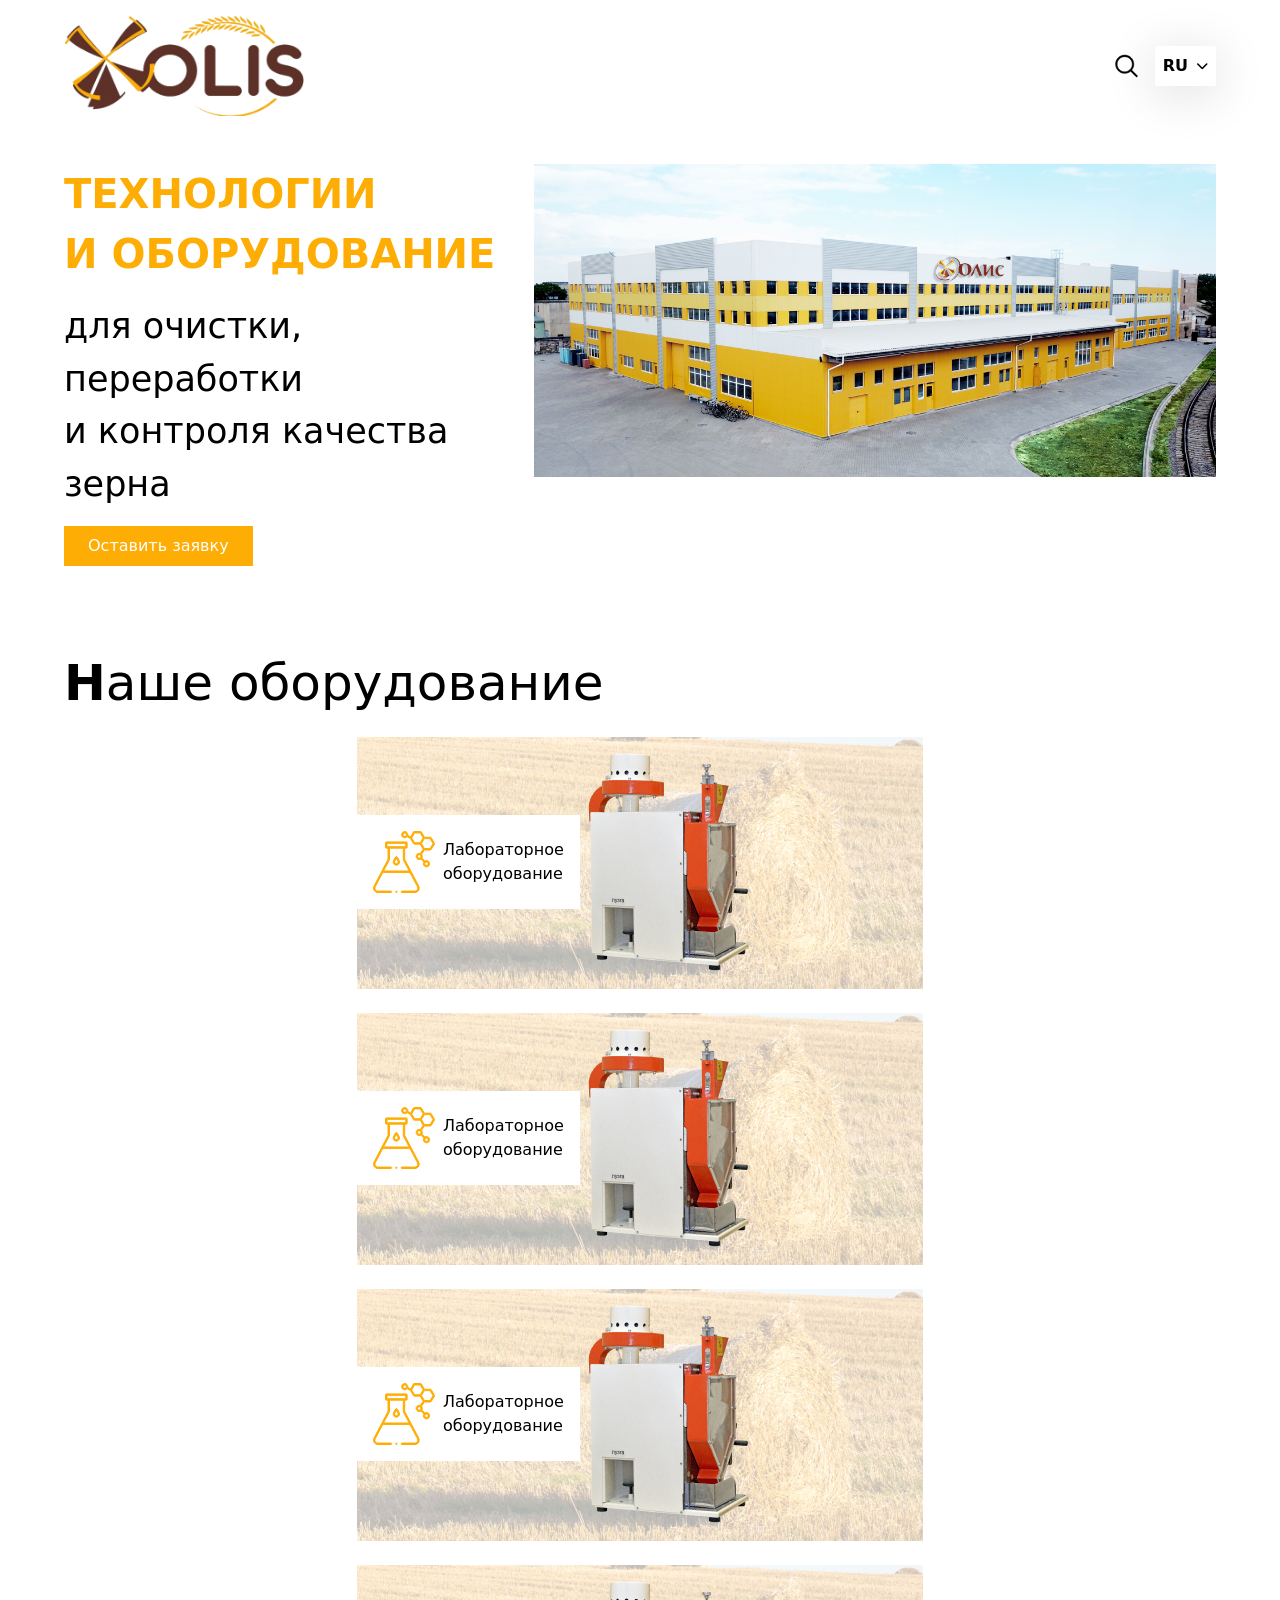
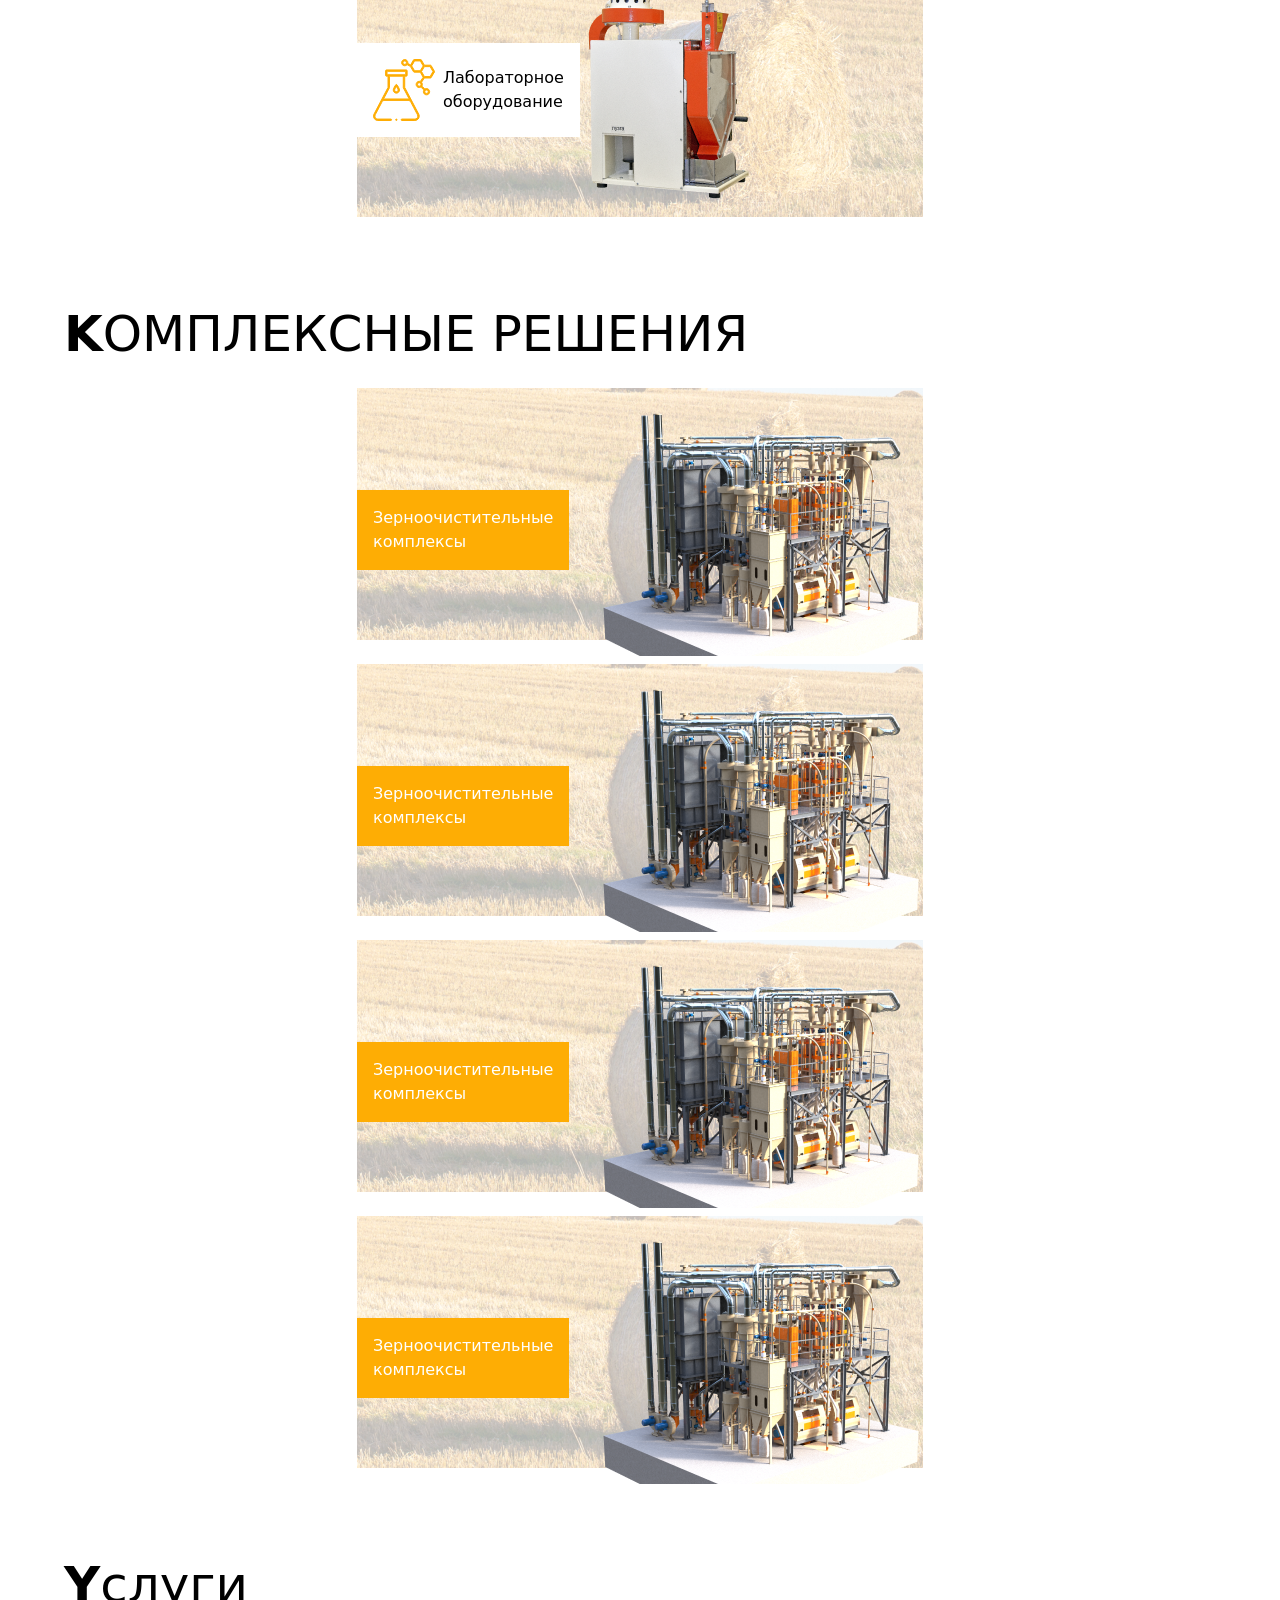
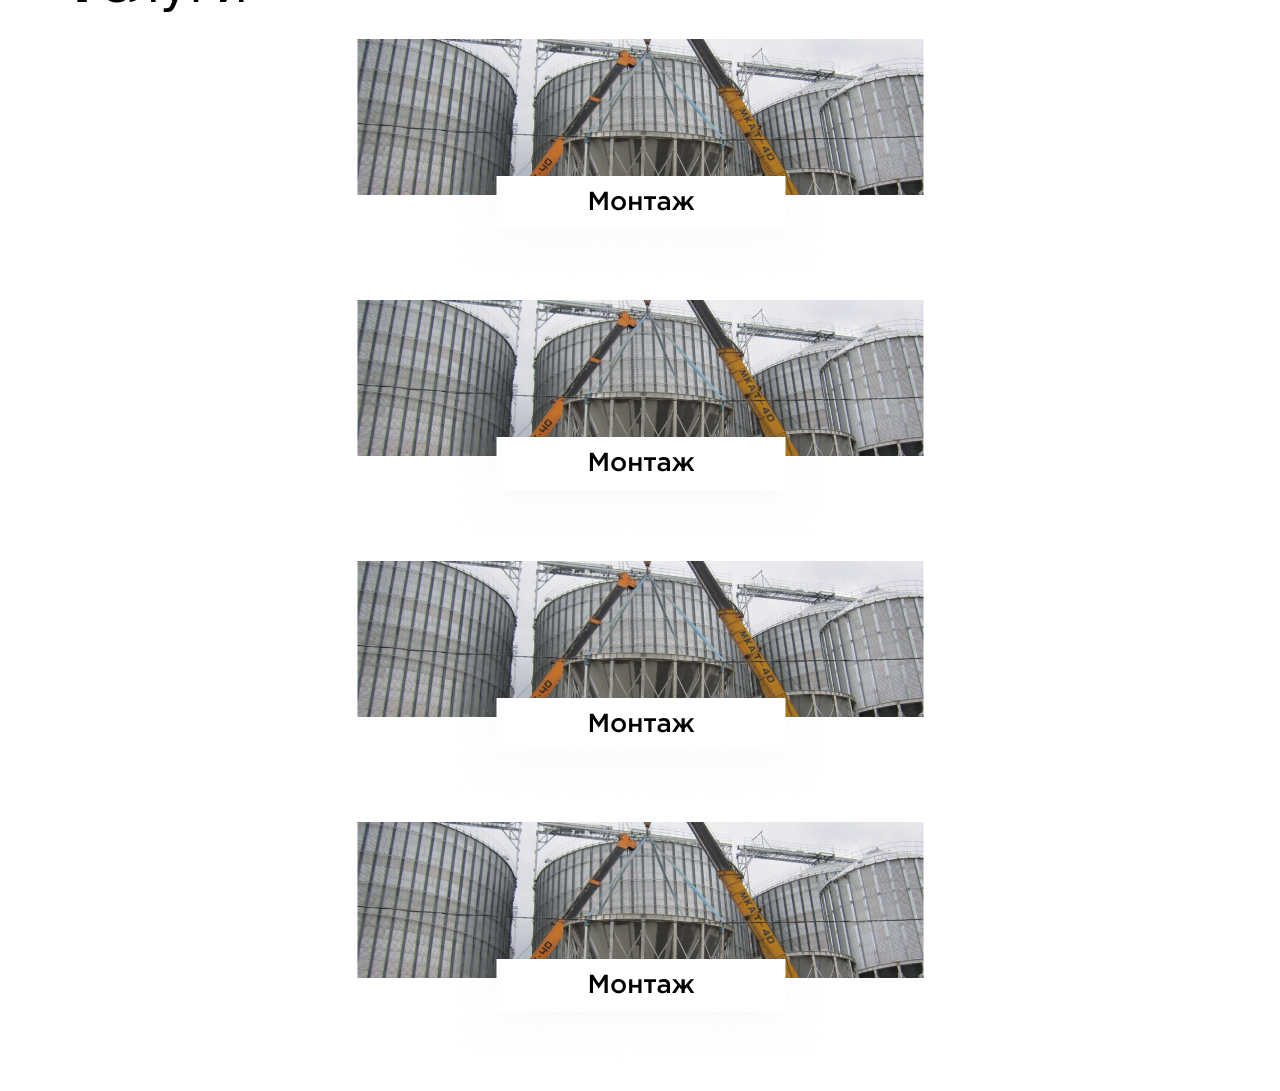
==== commit f4000d7d: "done" ====
--- a/index.html
+++ b/index.html
@@ -3,7 +3,7 @@
   <head>
     <meta charset="UTF-8" />
     <meta name="viewport" content="width=device-width, initial-scale=1.0" />
-    <title>ESTES</title>
+    <title>Xolis</title>
     <link rel="stylesheet" href="../css/output.css" />
     <link rel="icon" href="./svg/logo-icon.svg" />
     <link
@@ -20,756 +20,208 @@
   </head>
   <body>
     <header
-      class="flex items-center justify-between py-4 w-[90%] m-auto min-[1440px]:w-[1440px]"
+      class="w-[90%] m-auto min-[1440px]:w-[1440px] flex items-center justify-between py-4"
     >
+      <nav>
+        <img
+          class="w-[240px] h-[100px] max-[750px]:w-[100px] max-[750px]:h-[45px]"
+          src="./img/logo.png"
+          alt=""
+        />
+      </nav>
+      <nav class="flex flex-col items-center gap-2 max-[1440px]:hidden">
+        <nav class="flex items-center gap-8">
+          <a class="flex items-center gap-2" href="#"
+            >О компании <i class="fa-solid fa-chevron-down"></i
+          ></a>
+          <a class="flex items-center gap-2" href="#">
+            Обьекты<i class="fa-solid fa-chevron-down"></i
+          ></a>
+          <a class="flex items-center gap-2" href="#"
+            >Пресс-центр <i class="fa-solid fa-chevron-down"></i
+          ></a>
+          <a class="flex items-center gap-2" href="#"
+            >Видео <i class="fa-solid fa-chevron-down"></i
+          ></a>
+          <a class="flex items-center gap-2" href="#">
+            Контакты<i class="fa-solid fa-chevron-down"></i
+          ></a>
+        </nav>
+        <nav class="flex items-center gap-8 border-t-2 w-[fit-content]">
+          <a class="flex items-center gap-2" href="#"
+            >Комплексные решения <i class="fa-solid fa-chevron-down"></i
+          ></a>
+          <a class="flex items-center gap-2" href="#">
+            Наше оборудование<i class="fa-solid fa-chevron-down"></i
+          ></a>
+          <a class="flex items-center gap-2" href="#"
+            >Оснащение лабораторий <i class="fa-solid fa-chevron-down"></i
+          ></a>
+          <a class="flex items-center gap-2" href="#"
+            >Услуги компании <i class="fa-solid fa-chevron-down"></i
+          ></a>
+        </nav>
+      </nav>
       <nav class="flex items-center gap-4">
-        <img src="./img/Лого 1.png" alt="" />
-        <p class="text-[14px] max-[550px]:hidden">
-          Официальный партнер <br />
-          АО «ИНТЕКО»
-        </p>
-      </nav>
-      <nav>
-        <p class="font-medium text-[16px] text-right max-[350px]:hidden">
-          +7 495 845 19 34 <br />
-          <span class="text-[#a0a747]">работаем</span>
+        <img src="./svg/search.svg" alt="" />
+        <button
+          class="p-2 flex items-center justify-center gap-2 font-semibold btn"
+        >
+          RU <i class="fa-solid fa-chevron-down text-[12px]"></i>
+        </button>
+        <p class="max-[1440px]:hidden">
+          Наши номера
+          <span class="font-black text-[16px] flex items-center gap-2"
+            ><img src="./svg/phone.svg" alt="" />+38 (067) 822-85-58</span
+          >
         </p>
       </nav>
     </header>
-    <section
-      class="w-[90%] m-auto min-[1440px]:w-[1440px] flex flex-col items-center mt-6"
-    >
-      <img src="./svg/logo.svg" alt="" />
+    <section class="w-[90%] m-auto min-[1440px]:w-[1440px] gridsh py-8 gap-4">
+      <div class="flex flex-col gap-4">
+        <p
+          class="text-[#fead04] font-black text-[50px] max-[1383px]:text-[40px] max-[1200px]:text-[30px] max-[350px]:text-[25px]"
+        >
+          ТЕХНОЛОГИИ <br />
+          И ОБОРУДОВАНИЕ
+        </p>
+        <p class="font-light text-[35px] max-[1200px]:text-[20px]">
+          для очистки, переработки <br />
+          и контроля качества зерна
+        </p>
+        <button class="py-2 px-6 text-white bg-[#fead04] w-[fit-content]">
+          Оставить заявку
+        </button>
+      </div>
+      <div><img src="./img/zavod OLIS viveska 1.png" alt="" /></div>
+    </section>
+    <section class="w-[90%] m-auto min-[1440px]:w-[1440px] py-8">
       <h1
-        class="font-bold text-[64px] text-center max-[1200px]:text-[50px] max-[1000px]:text-[35px] max-[800px]:text-[28px] max-[600px]:text-[20px] max-[400px]:text-[18px]"
+        class="text-[50px] font-light py-4 max-[550px]:text-[30px] max-[350px]:text-[25px]"
       >
-        Жизнь в зеленом оазисе <br />
-        в статусном районе Москвы
+        <span class="font-bold">H</span>аше оборудование
       </h1>
-      <p
-        class="text-[24px] max-[1000px]:text-[18px] max-[800px]:text-[14px] max-[450px]:text-[10px]"
+      <div class="flex items-center justify-center flex-wrap gap-6">
+        <div class="relative">
+          <img class="relative" src="./img/Mask Group.png" alt="" />
+          <div class="flex items-center gap-2 absolute top-4">
+            <div class="flex items-center gap-2 p-4 bg-white">
+              <img src="./svg/shop.svg" alt="" />
+              <p class="font-medium">
+                Лабораторное <br />
+                оборудование
+              </p>
+            </div>
+            <img class="max-[550px]:hidden" src="./img/boz.png" alt="" />
+          </div>
+        </div>
+        <div class="relative">
+          <img class="relative" src="./img/Mask Group.png" alt="" />
+          <div class="flex items-center gap-2 absolute top-4">
+            <div class="flex items-center gap-2 p-4 bg-white">
+              <img src="./svg/shop.svg" alt="" />
+              <p class="font-medium">
+                Лабораторное <br />
+                оборудование
+              </p>
+            </div>
+            <img class="max-[550px]:hidden" src="./img/boz.png" alt="" />
+          </div>
+        </div>
+        <div class="relative">
+          <img class="relative" src="./img/Mask Group.png" alt="" />
+          <div class="flex items-center gap-2 absolute top-4">
+            <div class="flex items-center gap-2 p-4 bg-white">
+              <img src="./svg/shop.svg" alt="" />
+              <p class="font-medium">
+                Лабораторное <br />
+                оборудование
+              </p>
+            </div>
+            <img class="max-[550px]:hidden" src="./img/boz.png" alt="" />
+          </div>
+        </div>
+        <div class="relative">
+          <img class="relative" src="./img/Mask Group.png" alt="" />
+          <div class="flex items-center gap-2 absolute top-4">
+            <div class="flex items-center gap-2 p-4 bg-white">
+              <img src="./svg/shop.svg" alt="" />
+              <p class="font-medium">
+                Лабораторное <br />
+                оборудование
+              </p>
+            </div>
+            <img class="max-[550px]:hidden" src="./img/boz.png" alt="" />
+          </div>
+        </div>
+      </div>
+    </section>
+    <section class="w-[90%] m-auto min-[1440px]:w-[1440px] py-8">
+      <h1
+        class="text-[50px] font-light py-4 max-[550px]:text-[30px] max-[350px]:text-[25px]"
       >
-        Жилой комплекс бизнес-класса в 20 минутах от Кремля
-      </p>
-      <img src="./img/img.png" alt="" />
-    </section>
-    <section
-      class="w-[90%] m-auto min-[1440px]:w-[1440px] mt-8 flex flex-wrap items-center justify-center gap-8"
-    >
-      <img src="./img/1.png" alt="" />
-      <img src="./img/2.png" alt="" />
-      <img src="./img/3.png" alt="" />
-      <img src="./img/4.png" alt="" />
-    </section>
-    <section
-      class="w-[90%] m-auto min-[1440px]:w-[1440px] mt-12 flex flex-col items-center"
-    >
-      <p class="text-center">Престижное расположение</p>
+        <span class="font-bold">K</span>ОМПЛЕКСНЫЕ РЕШЕНИЯ
+      </h1>
+      <div class="flex items-center justify-center flex-wrap gap-6">
+        <div class="relative">
+          <img class="relative" src="./img/Mask Group.png" alt="" />
+          <div class="flex items-center justify-between absolute top-4">
+            <div class="flex items-center gap-2 p-4 bg-[#fead04]">
+              <p class="font-medium text-white">
+                Зерноочистительные <br />комплексы
+              </p>
+            </div>
+            <img class="max-[650px]:hidden" src="./img/М-30 1.png" alt="" />
+          </div>
+        </div>
+        <div class="relative">
+          <img class="relative" src="./img/Mask Group.png" alt="" />
+          <div class="flex items-center justify-between absolute top-4">
+            <div class="flex items-center gap-2 p-4 bg-[#fead04]">
+              <p class="font-medium text-white">
+                Зерноочистительные <br />комплексы
+              </p>
+            </div>
+            <img class="max-[650px]:hidden" src="./img/М-30 1.png" alt="" />
+          </div>
+        </div>
+        <div class="relative">
+          <img class="relative" src="./img/Mask Group.png" alt="" />
+          <div class="flex items-center justify-between absolute top-4">
+            <div class="flex items-center gap-2 p-4 bg-[#fead04]">
+              <p class="font-medium text-white">
+                Зерноочистительные <br />комплексы
+              </p>
+            </div>
+            <img class="max-[650px]:hidden" src="./img/М-30 1.png" alt="" />
+          </div>
+        </div>
+        <div class="relative">
+          <img class="relative" src="./img/Mask Group.png" alt="" />
+          <div class="flex items-center justify-between absolute top-4">
+            <div class="flex items-center gap-2 p-4 bg-[#fead04]">
+              <p class="font-medium text-white">
+                Зерноочистительные <br />комплексы
+              </p>
+            </div>
+            <img class="max-[650px]:hidden" src="./img/М-30 1.png" alt="" />
+          </div>
+        </div>
+      </div>
+    </section>
+    <section class="w-[90%] m-auto min-[1440px]:w-[1440px] py-8">
       <h1
-        class="font-bold text-[64px] text-center max-[1200px]:text-[50px] max-[1000px]:text-[35px] max-[800px]:text-[28px] max-[600px]:text-[20px] max-[400px]:text-[18px]"
+        class="text-[50px] font-light py-4 max-[550px]:text-[30px] max-[350px]:text-[25px]"
       >
-        Один из самых зелёных <br />
-        районов столицы — Раменки
+        <span class="font-bold">Y</span>слуги
       </h1>
-      <img class="mt-6" src="./img/Map.png" alt="" />
-      <p class="text-center mt-4">
-        ЖК West Garden окружен Матвеевским лесом, набережной реки
-        <br class="max-[400px]:hidden" />
-        Раменки и природным заказником «Долина реки Сетунь»
-      </p>
-      <button
-        class="border-2 border-[#773844] text-[#773844] rounded-lg py-2 px-4 mt-4"
-      >
-        Панорама района 360˚
-      </button>
-    </section>
-    <section class="w-[90%] m-auto min-[1440px]:w-[1440px] mt-12">
-      <h1
-        class="font-bold text-[64px] text-center max-[1200px]:text-[50px] max-[1000px]:text-[35px] max-[800px]:text-[28px] max-[600px]:text-[20px] max-[400px]:text-[18px]"
-      >
-        Наслаждайтесь видами <br />
-        из окон своей квартиры
-      </h1>
-      <div class="swiper mySwiper mt-6">
-        <div class="swiper-wrapper">
-          <div class="swiper-slide"><img src="./img/swiper.png" alt="" /></div>
-          <div class="swiper-slide"><img src="./img/swiper.png" alt="" /></div>
-          <div class="swiper-slide"><img src="./img/swiper.png" alt="" /></div>
-          <div class="swiper-slide"><img src="./img/swiper.png" alt="" /></div>
-          <div class="swiper-slide"><img src="./img/swiper.png" alt="" /></div>
-          <div class="swiper-slide"><img src="./img/swiper.png" alt="" /></div>
-          <div class="swiper-slide"><img src="./img/swiper.png" alt="" /></div>
-          <div class="swiper-slide"><img src="./img/swiper.png" alt="" /></div>
-          <div class="swiper-slide"><img src="./img/swiper.png" alt="" /></div>
-        </div>
-        <div class="swiper-button-next"></div>
-        <div class="swiper-button-prev"></div>
-      </div>
-    </section>
-    <section class="w-[90%] m-auto min-[1440px]:w-[1440px] mt-12">
-      <main
-        class="container mx-auto px-4 py-8 md:flex md:items-center md:h-full"
-      >
-        <div class="md:flex md:items-center md:gap-8 lg:gap-16">
-          <div class="space-y-6 md:w-1/2 lg:w-7/12">
-            <div class="space-y-4">
-              <p class="text-rose-900 uppercase text-sm font-medium">
-                Специально для вас
-              </p>
-              <h1
-                class="text-3xl sm:text-4xl lg:text-5xl font-bold text-gray-900 leading-tight"
-              >
-                Персональная презентация West Garden
-              </h1>
-            </div>
+      <div class="flex items-center justify-center flex-wrap gap-6">
+  <img src="./img/Group 207.png" alt="">
+  <img src="./img/Group 207.png" alt="">
+  <img src="./img/Group 207.png" alt="">
+  <img src="./img/Group 207.png" alt="">
 
-            <ul class="space-y-4">
-              <li class="flex items-start gap-2">
-                <span class="text-rose-900 shrink-0">→</span>
-                <span>Подробно расскажем про жилой комплекс</span>
-              </li>
-              <li class="flex items-start gap-2">
-                <span class="text-rose-900 shrink-0">→</span>
-                <span>Ознакомитесь со всеми планировками и ценами</span>
-              </li>
-              <li class="flex items-start gap-2">
-                <span class="text-rose-900 shrink-0">→</span>
-                <span>Прогуляетесь по благоустроенной набережной</span>
-              </li>
-            </ul>
-
-            <div class="space-y-4">
-              <p class="font-medium">Закрепить за номером</p>
-              <div class="flex flex-col sm:flex-row gap-4">
-                <div class="relative flex-1">
-                  <span
-                    class="absolute left-3 top-1/2 -translate-y-1/2 text-gray-500"
-                    >+7</span
-                  >
-                  <input
-                    type="tel"
-                    class="w-full pl-8 pr-3 py-3 border border-gray-300 rounded-lg focus:outline-none focus:border-rose-900"
-                    placeholder="_ _ _ - _ _ _ - _ _ - _ _"
-                  />
-                </div>
-                <button
-                  class="bg-rose-900 text-white px-6 py-3 rounded-lg whitespace-nowrap hover:bg-rose-800 transition-colors"
-                >
-                  Записаться на презентацию
-                </button>
-              </div>
-              <p class="text-xs text-gray-500">
-                Нажимая на кнопку, вы даете согласие на обработку персональных
-                данных и соглашаетесь с политикой конфиденциальности
-              </p>
-            </div>
-          </div>
-
-          <div class="relative mt-8 md:mt-0 md:w-1/2 lg:w-5/12">
-            <img
-              src="./img/aswq.png"
-              alt="Ведущий эксперт"
-              class="w-full h-auto object-cover rounded-lg"
-            />
-            <div
-              class="absolute bottom-4 left-4 bg-white/90 backdrop-blur p-4 rounded-lg max-w-[calc(100%-2rem)]"
-            >
-              <p class="font-semibold">Алёна Кириченко</p>
-              <p class="text-sm text-gray-600">
-                ведущий эксперт<br />по недвижимости<br />в ESTES
-              </p>
-            </div>
-          </div>
-        </div>
-      </main>
-    </section>
-    <section class="w-[90%] m-auto min-[1440px]:w-[1440px] mt-12">
-      <h1
-        class="font-bold text-[64px] text-center max-[1200px]:text-[50px] max-[1000px]:text-[35px] max-[800px]:text-[28px] max-[600px]:text-[20px] max-[400px]:text-[18px]"
-      >
-        Жилой комплекс состоит <br />
-        из двух кластеров
-      </h1>
-      <div class="py-12 bg-[#1f2057] mt-12 max-[400px]:py-6">
-        <div class="flex items-end justify-between px-4 max-[400px]:hidden">
-          <div>
-            <h1
-              class="font-bold text-[56px] text-white flex items-center gap-4 max-[1000px]:text-[40px] max-[700px]:text-[30px]"
-            >
-              River Line <img src="./svg/nbox.svg" alt="" />
-            </h1>
-            <p
-              class="text-[20px] text-white max-[1000px]:text-[18px] max-[700px]:text-[14px]"
-            >
-              Восемь жилых корпусов по 12-14 этажей <br />
-              выстроенны вдоль реки Раменки
-            </p>
-          </div>
-          <button class="bg-white rounded-lg py-2 px-4 max-[600px]:hidden">
-            Посмотреть планировки
-          </button>
-        </div>
-
-        <div class="swiper mySwiper mt-6">
-          <div class="swiper-wrapper">
-            <div class="swiper-slide">
-              <img src="./img/Layout.png" alt="" />
-            </div>
-            <div class="swiper-slide">
-              <img src="./img/Layout.png" alt="" />
-            </div>
-            <div class="swiper-slide">
-              <img src="./img/Layout.png" alt="" />
-            </div>
-            <div class="swiper-slide">
-              <img src="./img/Layout.png" alt="" />
-            </div>
-            <div class="swiper-slide">
-              <img src="./img/Layout.png" alt="" />
-            </div>
-            <div class="swiper-slide">
-              <img src="./img/Layout.png" alt="" />
-            </div>
-            <div class="swiper-slide">
-              <img src="./img/Layout.png" alt="" />
-            </div>
-            <div class="swiper-slide">
-              <img src="./img/Layout.png" alt="" />
-            </div>
-            <div class="swiper-slide">
-              <img src="./img/Layout.png" alt="" />
-            </div>
-          </div>
-          <div class="swiper-button-next"></div>
-          <div class="swiper-button-prev"></div>
-        </div>
-      </div>
-    </section>
-    <section class="w-[90%] m-auto min-[1440px]:w-[1440px]">
-      <div class="py-12 bg-[#a0a747] max-[400px]:py-6">
-        <div class="flex items-end justify-between px-4 max-[400px]:hidden">
-          <div>
-            <h1
-              class="font-bold text-[56px] text-white flex items-center gap-4 max-[1000px]:text-[40px] max-[700px]:text-[30px]"
-            >
-              Park Line <img src="./svg/nbox2.svg" alt="" />
-            </h1>
-            <p
-              class="text-[20px] text-white max-[1000px]:text-[18px] max-[700px]:text-[14px]"
-            >
-              Восемь жилых корпусов по 12-14 этажей <br />
-              выстроенны вдоль реки Раменки
-            </p>
-          </div>
-          <button class="bg-white rounded-lg py-2 px-4 max-[600px]:hidden">
-            Посмотреть планировки
-          </button>
-        </div>
-
-        <div class="swiper mySwiper mt-6">
-          <div class="swiper-wrapper">
-            <div class="swiper-slide">
-              <img src="./img/Layout.png" alt="" />
-            </div>
-            <div class="swiper-slide">
-              <img src="./img/Layout.png" alt="" />
-            </div>
-            <div class="swiper-slide">
-              <img src="./img/Layout.png" alt="" />
-            </div>
-            <div class="swiper-slide">
-              <img src="./img/Layout.png" alt="" />
-            </div>
-            <div class="swiper-slide">
-              <img src="./img/Layout.png" alt="" />
-            </div>
-            <div class="swiper-slide">
-              <img src="./img/Layout.png" alt="" />
-            </div>
-            <div class="swiper-slide">
-              <img src="./img/Layout.png" alt="" />
-            </div>
-            <div class="swiper-slide">
-              <img src="./img/Layout.png" alt="" />
-            </div>
-            <div class="swiper-slide">
-              <img src="./img/Layout.png" alt="" />
-            </div>
-          </div>
-          <div class="swiper-button-next"></div>
-          <div class="swiper-button-prev"></div>
-        </div>
-      </div>
-    </section>
-    <section class="bg-[#F7F1E9]">
-      <div class="w-[90%] m-auto min-[1440px]:w-[1440px]">
-        <h1
-          class="font-bold pt-4 text-[64px] text-center max-[1200px]:text-[50px] max-[1000px]:text-[35px] max-[800px]:text-[28px] max-[600px]:text-[20px] max-[400px]:text-[18px]"
-        >
-          Современная эстетика лобби
-        </h1>
-        <div class="flex flex-col items-center gap-4">
-          <div class="bg-white rounded-lg p-4 w-[fit-content] mt-4">
-            <div>
-              <h1
-                class="font-medium text-[40px] max-[800px]:text-[30px] max-[600px]:text-[20px] max-[400px]:text-[14px]"
-              >
-                Центральные входные группы
-              </h1>
-              <div
-                class="flex flex-wrap items-center gap-4 mt-4 max-[500px]:hidden"
-              >
-                <button class="bg-[#f7f1e9] py-2 px-4 rounded-lg">
-                  <i class="fa-solid fa-star text-yellow-600"></i>Зоны ожидания
-                  и встреч
-                </button>
-                <button class="bg-[#f7f1e9] py-2 px-4 rounded-lg">
-                  <i class="fa-solid fa-star text-yellow-600"></i>Пост охраны
-                </button>
-                <button class="bg-[#f7f1e9] py-2 px-4 rounded-lg">
-                  <i class="fa-solid fa-star text-yellow-600"></i>Переговорная
-                  комната
-                </button>
-                <button class="bg-[#f7f1e9] py-2 px-4 rounded-lg">
-                  <i class="fa-solid fa-star text-yellow-600"></i>Колясочная
-                </button>
-              </div>
-              <div
-                class="flex items-center max-[1290px]:justify-center gap-2 mt-4"
-              >
-                <img src="./img/card1.png" alt="" />
-                <img class="max-[1290px]:hidden" src="./img/card2.png" alt="" />
-              </div>
-            </div>
-          </div>
-          <div class="bg-white rounded-lg p-4 w-[fit-content] mt-4">
-            <div>
-              <h1
-                class="font-medium text-[40px] max-[800px]:text-[30px] max-[600px]:text-[20px] max-[400px]:text-[14px]"
-              >
-                Лифтовый холл
-              </h1>
-              <div
-                class="flex flex-wrap items-center gap-4 mt-4 max-[500px]:hidden"
-              >
-                <button class="bg-[#f7f1e9] py-2 px-4 rounded-lg">
-                  <i class="fa-solid fa-star text-yellow-600"></i>2-4 лифта
-                </button>
-                <button class="bg-[#f7f1e9] py-2 px-4 rounded-lg">
-                  <i class="fa-solid fa-star text-yellow-600"></i>Грузовые и
-                  пассажирские
-                </button>
-                <button class="bg-[#f7f1e9] py-2 px-4 rounded-lg">
-                  <i class="fa-solid fa-star text-yellow-600"></i>Ведущие
-                  производители комнa
-                </button>
-                <button class="bg-[#f7f1e9] py-2 px-4 rounded-lg">
-                  <i class="fa-solid fa-star text-yellow-600"></i>лифт
-                </button>
-              </div>
-              <div
-                class="flex items-center max-[1290px]:justify-center gap-2 mt-4"
-              >
-                <img class="max-[1290px]:hidden" src="./img/card4.png" alt="" />
-                <img src="./img/card3.png" alt="" />
-              </div>
-            </div>
-          </div>
-          <h1
-            class="font-bold pt-4 text-[64px] text-center max-[1200px]:text-[50px] max-[1000px]:text-[35px] max-[800px]:text-[28px] max-[600px]:text-[20px] max-[400px]:text-[18px]"
-          >
-            Более 100 свободных квартир <br />
-            редких форматов
-          </h1>
-          <div
-            class="bg-white rounded-lg p-4 w-[fit-content] mt-4 flex items-center gap-4 max-[1020px]:flex-col-reverse"
-          >
-            <div class="flex flex-col gap-2">
-              <h1
-                class="font-medium text-[36px] max-[1160px]:text-[28px] max-[500px]:text-[20px] max-[400px]:text-[16px]"
-              >
-                Свободная плаовка, <br />
-                возможность обънить <br />
-                квартиры до 500 м²
-              </h1>
-              <p
-                class="text-[20px] max-[1160px]:text-[16px] max-[500px]:text-[12px]"
-              >
-                Не ограничивайте себя при создании <br />
-                жилого пространства Вашей мечты, <br />
-                воспользуйтесь возможностью увеличения<br />
-                площади до комфортного Вам размера
-              </p>
-              <p class="flex items-center gap-4 text-[#0a3ce4] mt-12">
-                Узнать стоимость<i class="fa-solid fa-arrow-right"></i>
-              </p>
-            </div>
-            <img src="./img/item1.png" alt="" />
-          </div>
-          <div
-            class="bg-white rounded-lg p-4 w-[fit-content] mt-4 flex items-center gap-4 max-[1020px]:flex-col-reverse"
-          >
-            <div class="flex flex-col gap-2">
-              <h1
-                class="font-medium text-[36px] max-[1160px]:text-[28px] max-[500px]:text-[20px] max-[400px]:text-[16px]"
-              >
-                Настоящий <br />
-                дровяной камин
-              </h1>
-              <p
-                class="text-[20px] max-[1160px]:text-[16px] max-[500px]:text-[12px]"
-              >
-                Не ограничивайте себя при создании <br />
-                жилого пространства Вашей мечты, <br />
-                воспользуйтесь возможностью увеличения<br />
-                площади до комфортного Вам размера
-              </p>
-              <p class="flex items-center gap-4 text-[#0a3ce4] mt-12">
-                Узнать стоимость<i class="fa-solid fa-arrow-right"></i>
-              </p>
-            </div>
-            <img src="./img/item2.png" alt="" />
-          </div>
-          <div
-            class="bg-white rounded-lg p-4 w-[fit-content] mt-4 flex items-center gap-4 max-[1020px]:flex-col-reverse"
-          >
-            <div class="flex flex-col gap-2">
-              <h1
-                class="font-medium text-[36px] max-[1160px]:text-[28px] max-[500px]:text-[20px] max-[400px]:text-[16px]"
-              >
-                Увеличенная <br />
-                высота потолка
-              </h1>
-              <p
-                class="text-[20px] max-[1160px]:text-[16px] max-[500px]:text-[12px]"
-              >
-                Не ограничивайте себя при создании <br />
-                жилого пространства Вашей мечты, <br />
-                воспользуйтесь возможностью увеличения<br />
-                площади до комфортного Вам размера
-              </p>
-              <p class="flex items-center gap-4 text-[#0a3ce4] mt-12">
-                Узнать стоимость<i class="fa-solid fa-arrow-right"></i>
-              </p>
-            </div>
-            <img src="./img/item3.png" alt="" />
-          </div>
-          <div class="flex flex-col items-center">
-            <h1
-              class="font-bold pt-4 text-[64px] text-center max-[1200px]:text-[50px] max-[1000px]:text-[35px] max-[800px]:text-[28px] max-[600px]:text-[20px] max-[400px]:text-[18px]"
-            >
-              Панорамные окна
-            </h1>
-            <p
-              class="text-[20px] max-[1160px]:text-[16px] max-[500px]:text-[12px] text-center"
-            >
-              Планировки квартир продуманы таким образом, что панорамный <br />
-              вид на город открывается уже при входе в квартиру
-            </p>
-            <p
-              class="text-center flex items-center gap-4 text-[#0a3ce4] max-[400px]:text-[12px]"
-            >
-              Узнать стоимость квартиры<i class="fa-solid fa-arrow-right"></i>
-            </p>
-            <img class="mt-8" src="./img/shhow.png" alt="" />
-          </div>
-          <div class="flex flex-col items-center">
-            <h1
-              class="font-medium text-[36px] mt-12 text-center max-[1160px]:text-[28px] max-[500px]:text-[20px] max-[400px]:text-[16px]"
-            >
-              Максимальный комфорт <br />
-              в квартире
-            </h1>
-            <div
-              class="bg-white rounded-lg p-4 w-[fit-content] mt-4 flex items-center gap-4 max-[1020px]:flex-col-reverse"
-            >
-              <div class="flex flex-col gap-2">
-                <h1
-                  class="font-medium text-[36px] max-[1160px]:text-[28px] max-[500px]:text-[20px] max-[400px]:text-[16px]"
-                >
-                  Спальни с собствной <br />
-                  гардеробной и санлом
-                </h1>
-                <p
-                  class="text-[20px] max-[1160px]:text-[16px] max-[500px]:text-[12px]"
-                >
-                  Не ограничивайте себя при создании <br />
-                  жилого пространства Вашей мечты, <br />
-                  воспользуйтесь возможностью увеличения<br />
-                  площади до комфортного Вам размера
-                </p>
-                <p class="flex items-center gap-4 text-[#0a3ce4] mt-12">
-                  Узнать стоимость<i class="fa-solid fa-arrow-right"></i>
-                </p>
-              </div>
-              <img src="./img/item4.png" alt="" />
-            </div>
-            <div
-              class="bg-white rounded-lg p-4 w-[fit-content] mt-4 flex items-center gap-4 max-[1020px]:flex-col-reverse"
-            >
-              <div class="flex flex-col gap-2">
-                <h1
-                  class="font-medium text-[36px] max-[1160px]:text-[28px] max-[500px]:text-[20px] max-[400px]:text-[16px]"
-                >
-                  Окна в ванной <br />
-                  и гардеробной
-                </h1>
-                <p
-                  class="text-[20px] max-[1160px]:text-[16px] max-[500px]:text-[12px]"
-                >
-                  Не ограничивайте себя при создании <br />
-                  жилого пространства Вашей мечты, <br />
-                  воспользуйтесь возможностью увеличения<br />
-                  площади до комфортного Вам размера
-                </p>
-                <p class="flex items-center gap-4 text-[#0a3ce4] mt-12">
-                  Узнать стоимость<i class="fa-solid fa-arrow-right"></i>
-                </p>
-              </div>
-              <img src="./img/item5.png" alt="" />
-            </div>
-            <div
-              class="bg-white rounded-lg p-4 w-[fit-content] mt-4 flex items-center gap-4 max-[1020px]:flex-col-reverse"
-            >
-              <div class="flex flex-col gap-2">
-                <h1
-                  class="font-medium text-[36px] max-[1160px]:text-[28px] max-[500px]:text-[20px] max-[400px]:text-[16px]"
-                >
-                  Всегда чистая <br />
-                  питьевая вода
-                </h1>
-                <p
-                  class="text-[20px] max-[1160px]:text-[16px] max-[500px]:text-[12px]"
-                >
-                  Не ограничивайте себя при создании <br />
-                  жилого пространства Вашей мечты, <br />
-                  воспользуйтесь возможностью увеличения<br />
-                  площади до комфортного Вам размера
-                </p>
-                <p class="flex items-center gap-4 text-[#0a3ce4] mt-12">
-                  Узнать стоимость<i class="fa-solid fa-arrow-right"></i>
-                </p>
-              </div>
-              <img src="./img/item6.png" alt="" />
-            </div>
-          </div>
-        </div>
-      </div>
-    </section>
-    <section class="bg-[#F7F1E9]">
-      <section class="w-[90%] m-auto min-[1440px]:w-[1440px] pt-12">
-        <img class="m-auto" src="./img/0.png" alt="" />
-      </section>
-      <section class="w-[90%] m-auto min-[1440px]:w-[1440px]">
-        <h1
-          class="font-bold pt-4 text-[64px] text-center max-[1200px]:text-[50px] max-[1000px]:text-[35px] max-[800px]:text-[28px] max-[600px]:text-[20px] max-[400px]:text-[18px]"
-        >
-          Отделка от застройщика
-        </h1>
-        <p
-          class="text-[20px] max-[1160px]:text-[16px] max-[500px]:text-[12px] text-center"
-        >
-          Экономьте на стоимости ремонта, покупая квартиру с готовой отделкой
-        </p>
-        <div class="flex items-center gap-6 mt-8 justify-center flex-wrap">
-          <div class="flex flex-col gap-2 p-2 bg-white rounded-md">
-            <img class="w-[fit-content]" src="./img/box1.png" alt="" />
-            <div class="p-4">
-              <p class="font-medium text-[28px] max-[430px]:text-[20px]">
-                Готовый <br />
-                дизайн-проект
-              </p>
-              <p class="text-[20px] max-[430px]:text-[14px]">
-                Воспользуйтесь возможностью<br class="max-[320px]:hidden" />
-                сразу же заняться меблировкой и<br class="max-[320px]:hidden" />
-                благоустройством новой квартиры,<br
-                  class="max-[320px]:hidden"
-                />
-                как только получите ключи
-              </p>
-            </div>
-          </div>
-          <div class="flex flex-col gap-2 p-2 bg-white rounded-md">
-            <img class="w-[fit-content]" src="./img/box1.png" alt="" />
-            <div class="p-4">
-              <p class="font-medium text-[28px] max-[430px]:text-[20px]">
-                Готовый <br />
-                дизайн-проект
-              </p>
-              <p class="text-[20px] max-[430px]:text-[14px]">
-                Воспользуйтесь возможностью<br class="max-[320px]:hidden" />
-                сразу же заняться меблировкой и<br class="max-[320px]:hidden" />
-                благоустройством новой квартиры,<br
-                  class="max-[320px]:hidden"
-                />
-                как только получите ключи
-              </p>
-            </div>
-          </div>
-          <div class="flex flex-col gap-2 p-2 bg-white rounded-md">
-            <img class="w-[fit-content]" src="./img/box1.png" alt="" />
-            <div class="p-4">
-              <p class="font-medium text-[28px] max-[430px]:text-[20px]">
-                Готовый <br />
-                дизайн-проект
-              </p>
-              <p class="text-[20px] max-[430px]:text-[14px]">
-                Воспользуйтесь возможностью<br class="max-[320px]:hidden" />
-                сразу же заняться меблировкой и<br class="max-[320px]:hidden" />
-                благоустройством новой квартиры,<br
-                  class="max-[320px]:hidden"
-                />
-                как только получите ключи
-              </p>
-            </div>
-          </div>
-        </div>
-      </section>
-      <section class="w-[90%] m-auto min-[1440px]:w-[1440px]">
-        <h1
-          class="font-bold pt-4 text-[64px] text-center max-[1200px]:text-[50px] max-[1000px]:text-[35px] max-[800px]:text-[28px] max-[600px]:text-[20px] max-[400px]:text-[18px]"
-        >
-          2 варианта отделки
-        </h1>
-        <div>
-          <div
-            class="flex items-center justify-between py-4 max-[500px]:flex-col gap-4"
-          >
-            <h1 class="font-semibold text-[40px] max-[650px]:text-[30px]">
-              Светлая отделка
-            </h1>
-            <button class="text-white px-4 py-2 rounded-lg bg-[#773844]">
-              Скачать дизайн-буклет
-            </button>
-          </div>
-          <div class="flex items-center justify-center gap-4">
-            <img src="./img/Light_1.png" alt="" />
-            <div class="p-10 bg-white flex flex-col gap-4 max-[1204px]:hidden">
-              <img class="w-[fit-content]" src="./img/Group 1926.png" alt="" />
-              <p class="text-[#773844] py-2">ОСОБЕННОСТИ ИНТЕРЬЕРА</p>
-              <p>
-                Сочетание белых стен и светлой <br />
-                напольной доски с текстурой дерева<br />
-                расширяет пространство, формируя<br />
-                гармоничную, наполненную светом<br />
-                атмосферу
-              </p>
-            </div>
-          </div>
-          <div class="flex items-center justify-center gap-4">
-            <img class="max-[1204px]:hidden" src="./img/Light_2.png" alt="" />
-            <img src="./img/Light_3.png" alt="" />
-          </div>
-        </div>
-      </section>
-      <section class="w-[90%] m-auto min-[1440px]:w-[1440px]">
-        <div>
-          <div
-            class="flex items-center justify-between py-4 max-[500px]:flex-col gap-4"
-          >
-            <h1 class="font-semibold text-[40px] max-[650px]:text-[30px]">
-              Светлая отделка
-            </h1>
-            <button class="text-white px-4 py-2 rounded-lg bg-[#773844]">
-              Скачать дизайн-буклет
-            </button>
-          </div>
-          <div class="flex items-center justify-center gap-4">
-            <img src="./img/Light_1.png" alt="" />
-            <div
-              class="p-10 bg-[#42352a] flex flex-col gap-4 max-[1204px]:hidden"
-            >
-              <img class="w-[fit-content]" src="./img/Group 1926.png" alt="" />
-              <p class="text-[#fff] py-2">ОСОБЕННОСТИ ИНТЕРЬЕРА</p>
-              <p class="text-white">
-                Сочетание белых стен и светлой <br />
-                напольной доски с текстурой дерева<br />
-                расширяет пространство, формируя<br />
-                гармоничную, наполненную светом<br />
-                атмосферу
-              </p>
-            </div>
-          </div>
-          <div class="flex items-center justify-center gap-4">
-            <img class="max-[1204px]:hidden" src="./img/Light_2.png" alt="" />
-            <img src="./img/Light_3.png" alt="" />
-          </div>
-        </div>
-        <img class="m-auto" src="./img/CTA.png" alt="" />
-      </section>
-      <section class="w-[90%] m-auto min-[1440px]:w-[1440px]">
-        <h1
-          class="font-bold pt-4 text-[64px] text-center max-[1200px]:text-[50px] max-[1000px]:text-[35px] max-[800px]:text-[28px] max-[600px]:text-[20px] max-[400px]:text-[18px]"
-        >
-          Двор без машин — <br />вся парковка под землёй
-        </h1>
-        <p
-          class="text-[20px] max-[1160px]:text-[16px] max-[500px]:text-[12px] text-center"
-        >
-          Наслаждайтесь изобилием деревьев и кустарников во дворе,<br />
-          никаких машин — только пустые тротуарные дорожки и обилие<br />
-          цветов и кустарников
-        </p>
-        <img class="m-auto mt-12" src="./img/aaaaaaaaa.png" alt="" />
-        <img class="m-auto mt-12" src="./img/parking.png" alt="" />
-      </section>
-
-      <section class="w-[90%] m-auto min-[1440px]:w-[1440px] mt-12">
-        <h1
-          class="font-bold pt-4 text-[64px] text-center max-[1200px]:text-[50px] max-[1000px]:text-[35px] max-[800px]:text-[28px] max-[600px]:text-[20px] max-[400px]:text-[18px]"
-        >
-          <span class="text-[#a0a747]"> Зелёный оазис</span><br />
-          в старых границах Москвы
-        </h1>
-        <p
-          class="text-[20px] max-[1160px]:text-[16px] max-[500px]:text-[12px] text-center"
-        >
-          Погрузитесь в мир будущего с современными архитектурными <br />
-          строениями посреди сада
-        </p>
-        <div class="swiper mySwiper mt-6">
-          <div class="swiper-wrapper">
-            <div class="swiper-slide">
-              <img src="./img/swiper.png" alt="" />
-            </div>
-            <div class="swiper-slide">
-              <img src="./img/swiper.png" alt="" />
-            </div>
-            <div class="swiper-slide">
-              <img src="./img/swiper.png" alt="" />
-            </div>
-            <div class="swiper-slide">
-              <img src="./img/swiper.png" alt="" />
-            </div>
-            <div class="swiper-slide">
-              <img src="./img/swiper.png" alt="" />
-            </div>
-            <div class="swiper-slide">
-              <img src="./img/swiper.png" alt="" />
-            </div>
-            <div class="swiper-slide">
-              <img src="./img/swiper.png" alt="" />
-            </div>
-            <div class="swiper-slide">
-              <img src="./img/swiper.png" alt="" />
-            </div>
-            <div class="swiper-slide">
-              <img src="./img/swiper.png" alt="" />
-            </div>
-          </div>
-          <div class="swiper-button-next"></div>
-          <div class="swiper-button-prev"></div>
-        </div>
-      </section>
-    </section>
-    <script src="https://cdn.jsdelivr.net/npm/swiper@11/swiper-bundle.min.js"></script>
-    <script>
-      var swiper = new Swiper(".mySwiper", {
-        navigation: {
-          nextEl: ".swiper-button-next",
-          prevEl: ".swiper-button-prev",
-        },
-      });
-    </script>
+      </div>
+    </section>
   </body>
 </html>
--- a/css/output.css
+++ b/css/output.css
@@ -659,24 +659,12 @@
   inset: -0.25rem;
 }
 
-.bottom-4 {
-  bottom: 1rem;
-}
-
 .end-1 {
   inset-inline-end: 0.25rem;
 }
 
-.left-3 {
-  left: 0.75rem;
-}
-
-.left-4 {
-  left: 1rem;
-}
-
-.top-1\/2 {
-  top: 50%;
+.top-4 {
+  top: 1rem;
 }
 
 .isolate {
@@ -735,29 +723,8 @@
   margin: auto;
 }
 
-.mx-auto {
-  margin-left: auto;
-  margin-right: auto;
-}
-
-.mt-12 {
-  margin-top: 3rem;
-}
-
 .mt-2 {
   margin-top: 0.5rem;
-}
-
-.mt-4 {
-  margin-top: 1rem;
-}
-
-.mt-6 {
-  margin-top: 1.5rem;
-}
-
-.mt-8 {
-  margin-top: 2rem;
 }
 
 .box-border {
@@ -859,8 +826,12 @@
   display: none;
 }
 
-.h-auto {
-  height: auto;
+.h-\[100px\] {
+  height: 100px;
+}
+
+.w-\[240px\] {
+  width: 240px;
 }
 
 .w-\[90\%\] {
@@ -884,18 +855,6 @@
   width: weird-and-invalid;
 }
 
-.w-full {
-  width: 100%;
-}
-
-.max-w-\[calc\(100\%-2rem\)\] {
-  max-width: calc(100% - 2rem);
-}
-
-.flex-1 {
-  flex: 1 1 0%;
-}
-
 .flex-shrink {
   flex-shrink: 1;
 }
@@ -904,10 +863,6 @@
   flex-shrink: 1;
 }
 
-.shrink-0 {
-  flex-shrink: 0;
-}
-
 .flex-grow {
   flex-grow: 1;
 }
@@ -938,11 +893,6 @@
 
 .border-separate {
   border-collapse: separate;
-}
-
-.-translate-y-1\/2 {
-  --tw-translate-y: -50%;
-  transform: translate(var(--tw-translate-x), var(--tw-translate-y)) rotate(var(--tw-rotate)) skewX(var(--tw-skew-x)) skewY(var(--tw-skew-y)) scaleX(var(--tw-scale-x)) scaleY(var(--tw-scale-y));
 }
 
 .\!transform {
@@ -1445,18 +1395,6 @@
   margin-left: calc(0.5rem * calc(1 - var(--tw-space-x-reverse)));
 }
 
-.space-y-4 > :not([hidden]) ~ :not([hidden]) {
-  --tw-space-y-reverse: 0;
-  margin-top: calc(1rem * calc(1 - var(--tw-space-y-reverse)));
-  margin-bottom: calc(1rem * var(--tw-space-y-reverse));
-}
-
-.space-y-6 > :not([hidden]) ~ :not([hidden]) {
-  --tw-space-y-reverse: 0;
-  margin-top: calc(1.5rem * calc(1 - var(--tw-space-y-reverse)));
-  margin-bottom: calc(1.5rem * var(--tw-space-y-reverse));
-}
-
 .space-y-reverse > :not([hidden]) ~ :not([hidden]) {
   --tw-space-y-reverse: 1;
 }
@@ -1767,14 +1705,6 @@
   border-radius: 0.25rem;
 }
 
-.rounded-lg {
-  border-radius: 0.5rem;
-}
-
-.rounded-md {
-  border-radius: 0.375rem;
-}
-
 .rounded-b {
   border-bottom-right-radius: 0.25rem;
   border-bottom-left-radius: 0.25rem;
@@ -1841,10 +1771,6 @@
   border-width: 1px;
 }
 
-.border-2 {
-  border-width: 2px;
-}
-
 .border-x {
   border-left-width: 1px;
   border-right-width: 1px;
@@ -1879,6 +1805,10 @@
   border-top-width: 1px;
 }
 
+.border-t-2 {
+  border-top-width: 2px;
+}
+
 .border-solid {
   border-style: solid;
 }
@@ -1903,44 +1833,9 @@
   border-style: none;
 }
 
-.border-\[\#773844\] {
-  --tw-border-opacity: 1;
-  border-color: rgb(119 56 68 / var(--tw-border-opacity, 1));
-}
-
-.border-gray-300 {
-  --tw-border-opacity: 1;
-  border-color: rgb(209 213 219 / var(--tw-border-opacity, 1));
-}
-
-.bg-\[\#1f2057\] {
+.bg-\[\#fead04\] {
   --tw-bg-opacity: 1;
-  background-color: rgb(31 32 87 / var(--tw-bg-opacity, 1));
-}
-
-.bg-\[\#42352a\] {
-  --tw-bg-opacity: 1;
-  background-color: rgb(66 53 42 / var(--tw-bg-opacity, 1));
-}
-
-.bg-\[\#773844\] {
-  --tw-bg-opacity: 1;
-  background-color: rgb(119 56 68 / var(--tw-bg-opacity, 1));
-}
-
-.bg-\[\#F7F1E9\] {
-  --tw-bg-opacity: 1;
-  background-color: rgb(247 241 233 / var(--tw-bg-opacity, 1));
-}
-
-.bg-\[\#a0a747\] {
-  --tw-bg-opacity: 1;
-  background-color: rgb(160 167 71 / var(--tw-bg-opacity, 1));
-}
-
-.bg-\[\#f7f1e9\] {
-  --tw-bg-opacity: 1;
-  background-color: rgb(247 241 233 / var(--tw-bg-opacity, 1));
+  background-color: rgb(254 173 4 / var(--tw-bg-opacity, 1));
 }
 
 .bg-\[rgb\(255\2c 0\2c 0\)\] {
@@ -1948,20 +1843,11 @@
   background-color: rgb(255 0 0 / var(--tw-bg-opacity, 1));
 }
 
-.bg-rose-900 {
-  --tw-bg-opacity: 1;
-  background-color: rgb(136 19 55 / var(--tw-bg-opacity, 1));
-}
-
 .bg-white {
   --tw-bg-opacity: 1;
   background-color: rgb(255 255 255 / var(--tw-bg-opacity, 1));
 }
 
-.bg-white\/90 {
-  background-color: rgb(255 255 255 / 0.9);
-}
-
 .decoration-slice {
   -webkit-box-decoration-break: slice;
           box-decoration-break: slice;
@@ -2072,10 +1958,6 @@
      object-fit: scale-down;
 }
 
-.p-10 {
-  padding: 2.5rem;
-}
-
 .p-2 {
   padding: 0.5rem;
 }
@@ -2094,11 +1976,6 @@
   padding-right: 0.375rem;
 }
 
-.px-4 {
-  padding-left: 1rem;
-  padding-right: 1rem;
-}
-
 .px-5 {
   padding-left: 1.25rem;
   padding-right: 1.25rem;
@@ -2109,21 +1986,11 @@
   padding-right: 1.5rem;
 }
 
-.py-12 {
-  padding-top: 3rem;
-  padding-bottom: 3rem;
-}
-
 .py-2 {
   padding-top: 0.5rem;
   padding-bottom: 0.5rem;
 }
 
-.py-3 {
-  padding-top: 0.75rem;
-  padding-bottom: 0.75rem;
-}
-
 .py-4 {
   padding-top: 1rem;
   padding-bottom: 1rem;
@@ -2134,22 +2001,6 @@
   padding-bottom: 2rem;
 }
 
-.pl-8 {
-  padding-left: 2rem;
-}
-
-.pr-3 {
-  padding-right: 0.75rem;
-}
-
-.pt-12 {
-  padding-top: 3rem;
-}
-
-.pt-4 {
-  padding-top: 1rem;
-}
-
 .text-left {
   text-align: left;
 }
@@ -2206,59 +2057,32 @@
   vertical-align: super;
 }
 
-.text-3xl {
-  font-size: 1.875rem;
-  line-height: 2.25rem;
-}
-
-.text-\[14px\] {
-  font-size: 14px;
+.text-\[12px\] {
+  font-size: 12px;
 }
 
 .text-\[16px\] {
   font-size: 16px;
 }
 
-.text-\[20px\] {
-  font-size: 20px;
-}
-
-.text-\[24px\] {
-  font-size: 24px;
-}
-
-.text-\[28px\] {
-  font-size: 28px;
-}
-
-.text-\[36px\] {
-  font-size: 36px;
-}
-
-.text-\[40px\] {
-  font-size: 40px;
-}
-
-.text-\[56px\] {
-  font-size: 56px;
-}
-
-.text-\[64px\] {
-  font-size: 64px;
-}
-
-.text-sm {
-  font-size: 0.875rem;
-  line-height: 1.25rem;
-}
-
-.text-xs {
-  font-size: 0.75rem;
-  line-height: 1rem;
+.text-\[35px\] {
+  font-size: 35px;
+}
+
+.text-\[50px\] {
+  font-size: 50px;
+}
+
+.font-black {
+  font-weight: 900;
 }
 
 .font-bold {
   font-weight: 700;
+}
+
+.font-light {
+  font-weight: 300;
 }
 
 .font-medium {
@@ -2337,32 +2161,13 @@
   font-variant-numeric: var(--tw-ordinal) var(--tw-slashed-zero) var(--tw-numeric-figure) var(--tw-numeric-spacing) var(--tw-numeric-fraction);
 }
 
-.leading-tight {
-  line-height: 1.25;
-}
-
-.text-\[\#0a3ce4\] {
-  --tw-text-opacity: 1;
-  color: rgb(10 60 228 / var(--tw-text-opacity, 1));
-}
-
 .text-\[\#336699\]\/\[\.35\] {
   color: rgb(51 102 153 / .35);
 }
 
-.text-\[\#773844\] {
+.text-\[\#fead04\] {
   --tw-text-opacity: 1;
-  color: rgb(119 56 68 / var(--tw-text-opacity, 1));
-}
-
-.text-\[\#a0a747\] {
-  --tw-text-opacity: 1;
-  color: rgb(160 167 71 / var(--tw-text-opacity, 1));
-}
-
-.text-\[\#fff\] {
-  --tw-text-opacity: 1;
-  color: rgb(255 255 255 / var(--tw-text-opacity, 1));
+  color: rgb(254 173 4 / var(--tw-text-opacity, 1));
 }
 
 .text-blue-500 {
@@ -2370,34 +2175,9 @@
   color: rgb(59 130 246 / var(--tw-text-opacity, 1));
 }
 
-.text-gray-500 {
-  --tw-text-opacity: 1;
-  color: rgb(107 114 128 / var(--tw-text-opacity, 1));
-}
-
-.text-gray-600 {
-  --tw-text-opacity: 1;
-  color: rgb(75 85 99 / var(--tw-text-opacity, 1));
-}
-
-.text-gray-900 {
-  --tw-text-opacity: 1;
-  color: rgb(17 24 39 / var(--tw-text-opacity, 1));
-}
-
-.text-rose-900 {
-  --tw-text-opacity: 1;
-  color: rgb(136 19 55 / var(--tw-text-opacity, 1));
-}
-
 .text-white {
   --tw-text-opacity: 1;
   color: rgb(255 255 255 / var(--tw-text-opacity, 1));
-}
-
-.text-yellow-600 {
-  --tw-text-opacity: 1;
-  color: rgb(202 138 4 / var(--tw-text-opacity, 1));
 }
 
 .underline {
@@ -2704,12 +2484,6 @@
   transition-duration: 150ms;
 }
 
-.transition-colors {
-  transition-property: color, background-color, border-color, text-decoration-color, fill, stroke;
-  transition-timing-function: cubic-bezier(0.4, 0, 0.2, 1);
-  transition-duration: 150ms;
-}
-
 .ease-in {
   transition-timing-function: cubic-bezier(0.4, 0, 1, 1);
 }
@@ -2772,15 +2546,19 @@
   forced-color-adjust: none;
 }
 
-.header{
+.btn{
+  box-shadow: 0 7px 50px 0 rgba(0, 0, 0, 0.15);
+  background: #fff;
+}
+
+.gridsh{
   display: grid;
-  grid-template-columns: 2fr 4fr 1fr;
-}
-
-@media(max-width:930px){
-  .header{
-    grid-template-columns: 2fr 1fr;
-    justify-content: space-between;
+  grid-template-columns: 2fr 3fr;
+}
+
+@media(max-width:850px){
+  .gridsh{
+    grid-template-columns: 1fr;
   }
 }
 
@@ -2820,11 +2598,6 @@
   }
 }
 
-.hover\:bg-rose-800:hover {
-  --tw-bg-opacity: 1;
-  background-color: rgb(159 18 57 / var(--tw-bg-opacity, 1));
-}
-
 .hover\:font-bold:hover {
   font-weight: 700;
 }
@@ -2839,16 +2612,6 @@
   text-align: center;
 }
 
-.focus\:border-rose-900:focus {
-  --tw-border-opacity: 1;
-  border-color: rgb(136 19 55 / var(--tw-border-opacity, 1));
-}
-
-.focus\:outline-none:focus {
-  outline: 2px solid transparent;
-  outline-offset: 2px;
-}
-
 .focus\:hover\:text-center:hover:focus {
   text-align: center;
 }
@@ -2857,95 +2620,41 @@
   text-align: center;
 }
 
-@media (max-width: 1290px) {
-  .max-\[1290px\]\:hidden {
+@media (max-width: 1440px) {
+  .max-\[1440px\]\:hidden {
     display: none;
   }
-
-  .max-\[1290px\]\:justify-center {
-    justify-content: center;
-  }
-}
-
-@media (max-width: 1204px) {
-  .max-\[1204px\]\:hidden {
-    display: none;
-  }
-}
-
-@media (max-width: 1200px) {
-  .max-\[1200px\]\:text-\[50px\] {
-    font-size: 50px;
-  }
-}
-
-@media (max-width: 1160px) {
-  .max-\[1160px\]\:text-\[16px\] {
-    font-size: 16px;
-  }
-
-  .max-\[1160px\]\:text-\[28px\] {
-    font-size: 28px;
-  }
-}
-
-@media (max-width: 1020px) {
-  .max-\[1020px\]\:flex-col-reverse {
-    flex-direction: column-reverse;
-  }
-}
-
-@media (max-width: 1000px) {
-  .max-\[1000px\]\:text-\[18px\] {
-    font-size: 18px;
-  }
-
-  .max-\[1000px\]\:text-\[35px\] {
-    font-size: 35px;
-  }
-
-  .max-\[1000px\]\:text-\[40px\] {
+}
+
+@media (max-width: 1383px) {
+  .max-\[1383px\]\:text-\[40px\] {
     font-size: 40px;
   }
 }
 
-@media (max-width: 800px) {
-  .max-\[800px\]\:text-\[14px\] {
-    font-size: 14px;
+@media (max-width: 1200px) {
+  .max-\[1200px\]\:text-\[20px\] {
+    font-size: 20px;
   }
 
-  .max-\[800px\]\:text-\[28px\] {
-    font-size: 28px;
-  }
-
-  .max-\[800px\]\:text-\[30px\] {
+  .max-\[1200px\]\:text-\[30px\] {
     font-size: 30px;
   }
 }
 
-@media (max-width: 700px) {
-  .max-\[700px\]\:text-\[14px\] {
-    font-size: 14px;
+@media (max-width: 750px) {
+  .max-\[750px\]\:h-\[45px\] {
+    height: 45px;
   }
 
-  .max-\[700px\]\:text-\[30px\] {
-    font-size: 30px;
+  .max-\[750px\]\:w-\[100px\] {
+    width: 100px;
   }
 }
 
 @media (max-width: 650px) {
-  .max-\[650px\]\:text-\[30px\] {
-    font-size: 30px;
-  }
-}
-
-@media (max-width: 600px) {
-  .max-\[600px\]\:hidden {
+  .max-\[650px\]\:hidden {
     display: none;
-  }
-
-  .max-\[600px\]\:text-\[20px\] {
-    font-size: 20px;
   }
 }
 
@@ -2953,138 +2662,21 @@
   .max-\[550px\]\:hidden {
     display: none;
   }
-}
-
-@media (max-width: 500px) {
-  .max-\[500px\]\:hidden {
-    display: none;
+
+  .max-\[550px\]\:text-\[30px\] {
+    font-size: 30px;
   }
-
-  .max-\[500px\]\:flex-col {
-    flex-direction: column;
+}
+
+@media (max-width: 350px) {
+  .max-\[350px\]\:text-\[25px\] {
+    font-size: 25px;
   }
-
-  .max-\[500px\]\:text-\[12px\] {
-    font-size: 12px;
-  }
-
-  .max-\[500px\]\:text-\[20px\] {
-    font-size: 20px;
-  }
-}
-
-@media (max-width: 450px) {
-  .max-\[450px\]\:text-\[10px\] {
-    font-size: 10px;
-  }
-}
-
-@media (max-width: 430px) {
-  .max-\[430px\]\:text-\[14px\] {
-    font-size: 14px;
-  }
-
-  .max-\[430px\]\:text-\[20px\] {
-    font-size: 20px;
-  }
-}
-
-@media (max-width: 400px) {
-  .max-\[400px\]\:hidden {
-    display: none;
-  }
-
-  .max-\[400px\]\:py-6 {
-    padding-top: 1.5rem;
-    padding-bottom: 1.5rem;
-  }
-
-  .max-\[400px\]\:text-\[12px\] {
-    font-size: 12px;
-  }
-
-  .max-\[400px\]\:text-\[14px\] {
-    font-size: 14px;
-  }
-
-  .max-\[400px\]\:text-\[16px\] {
-    font-size: 16px;
-  }
-
-  .max-\[400px\]\:text-\[18px\] {
-    font-size: 18px;
-  }
-}
-
-@media (max-width: 350px) {
-  .max-\[350px\]\:hidden {
-    display: none;
-  }
-}
-
-@media (max-width: 320px) {
-  .max-\[320px\]\:hidden {
-    display: none;
-  }
 }
 
 @media (min-width: 640px) {
-  .sm\:flex-row {
-    flex-direction: row;
-  }
-
-  .sm\:text-4xl {
-    font-size: 2.25rem;
-    line-height: 2.5rem;
-  }
-
   .sm\:underline {
     text-decoration-line: underline;
-  }
-}
-
-@media (min-width: 768px) {
-  .md\:mt-0 {
-    margin-top: 0px;
-  }
-
-  .md\:flex {
-    display: flex;
-  }
-
-  .md\:h-full {
-    height: 100%;
-  }
-
-  .md\:w-1\/2 {
-    width: 50%;
-  }
-
-  .md\:items-center {
-    align-items: center;
-  }
-
-  .md\:gap-8 {
-    gap: 2rem;
-  }
-}
-
-@media (min-width: 1024px) {
-  .lg\:w-5\/12 {
-    width: 41.666667%;
-  }
-
-  .lg\:w-7\/12 {
-    width: 58.333333%;
-  }
-
-  .lg\:gap-16 {
-    gap: 4rem;
-  }
-
-  .lg\:text-5xl {
-    font-size: 3rem;
-    line-height: 1;
   }
 }
 
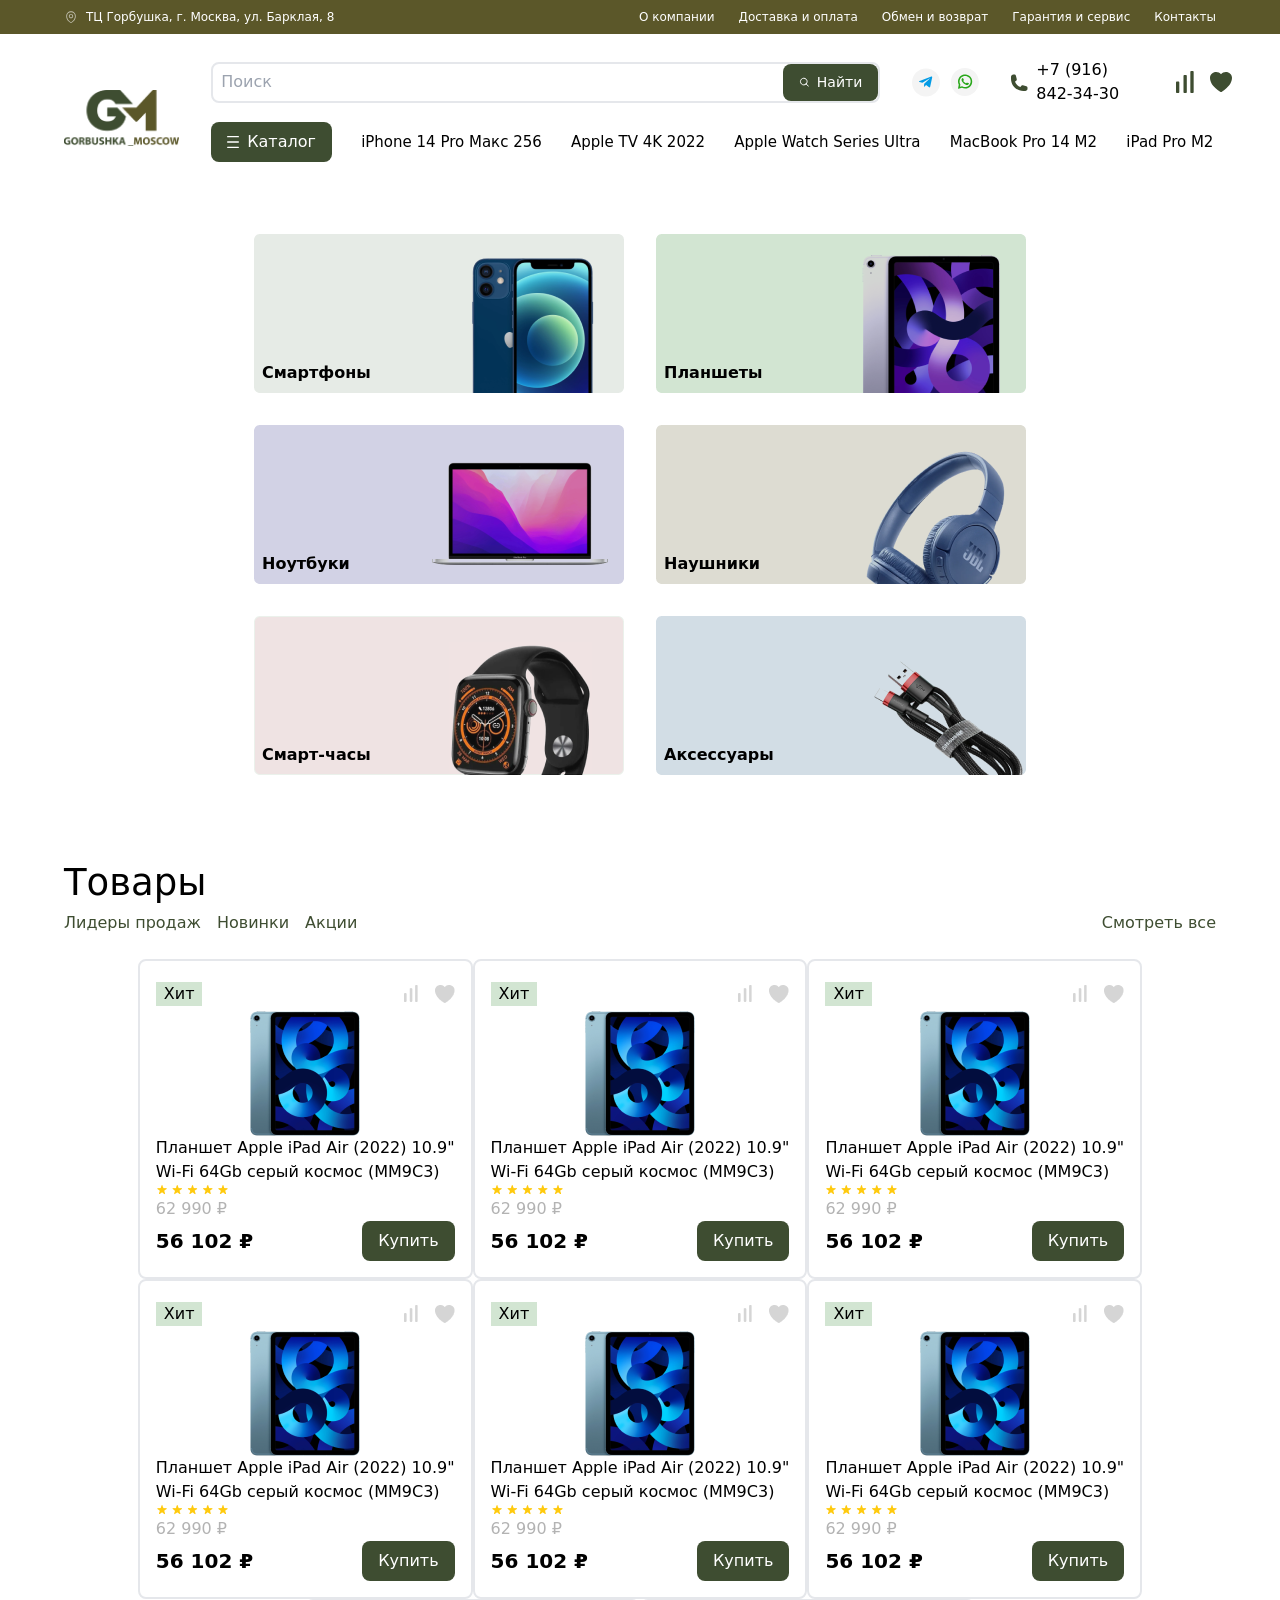
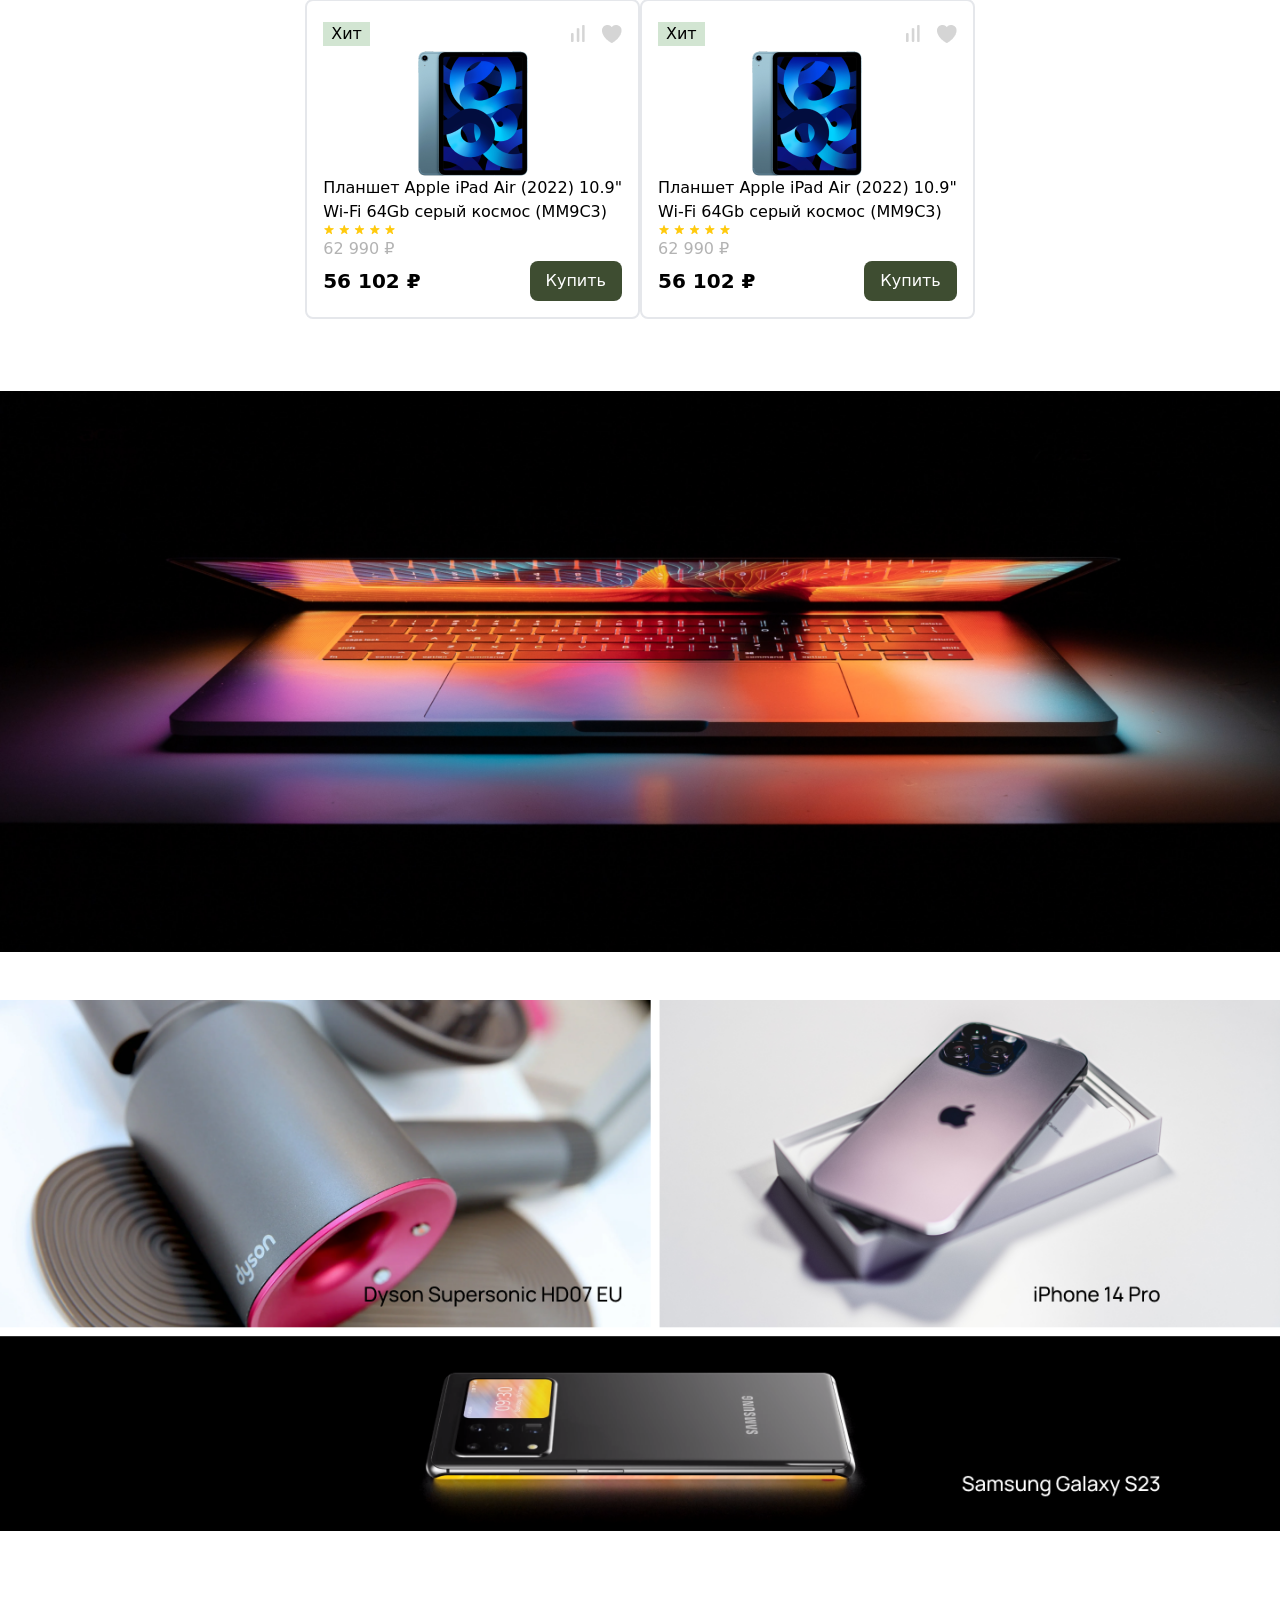
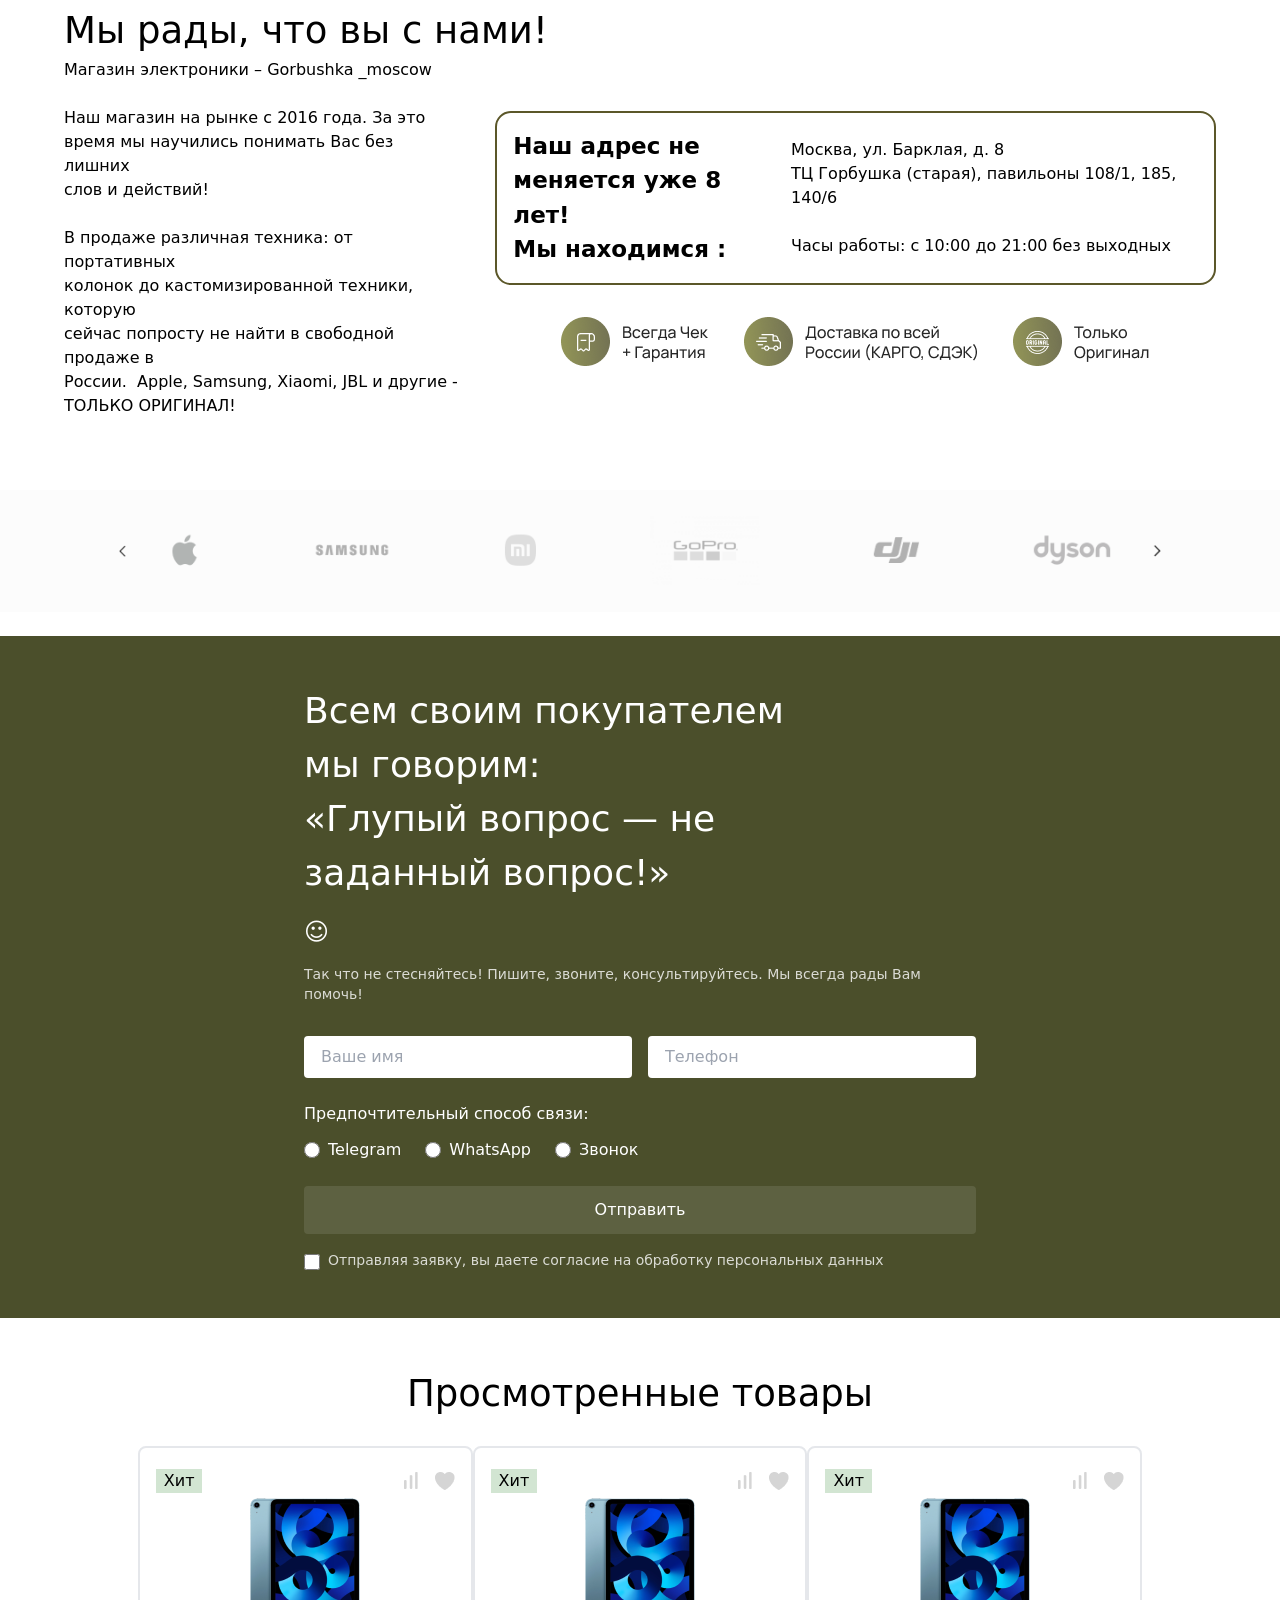
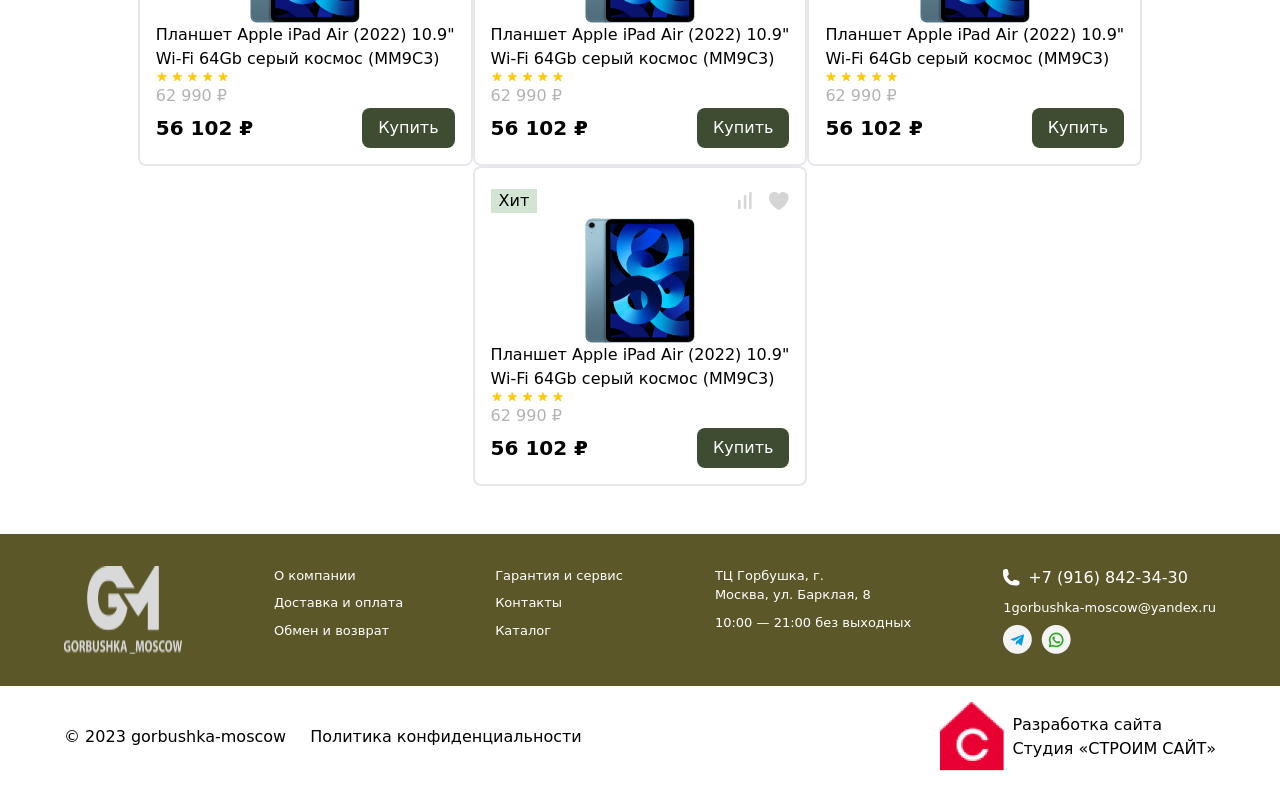
==== commit d51c3112: "done 16 topic homework" ====
--- a/index.html
+++ b/index.html
@@ -3,7 +3,7 @@
   <head>
     <meta charset="UTF-8" />
     <meta name="viewport" content="width=device-width, initial-scale=1.0" />
-    <title>Xolis</title>
+    <title>Gorbushka Moskow</title>
     <link rel="stylesheet" href="../css/output.css" />
     <link rel="icon" href="./svg/logo-icon.svg" />
     <link
@@ -19,209 +19,556 @@
     />
   </head>
   <body>
-    <header
-      class="w-[90%] m-auto min-[1440px]:w-[1440px] flex items-center justify-between py-4"
-    >
-      <nav>
-        <img
-          class="w-[240px] h-[100px] max-[750px]:w-[100px] max-[750px]:h-[45px]"
-          src="./img/logo.png"
-          alt=""
-        />
-      </nav>
-      <nav class="flex flex-col items-center gap-2 max-[1440px]:hidden">
-        <nav class="flex items-center gap-8">
-          <a class="flex items-center gap-2" href="#"
-            >О компании <i class="fa-solid fa-chevron-down"></i
-          ></a>
-          <a class="flex items-center gap-2" href="#">
-            Обьекты<i class="fa-solid fa-chevron-down"></i
-          ></a>
-          <a class="flex items-center gap-2" href="#"
-            >Пресс-центр <i class="fa-solid fa-chevron-down"></i
-          ></a>
-          <a class="flex items-center gap-2" href="#"
-            >Видео <i class="fa-solid fa-chevron-down"></i
-          ></a>
-          <a class="flex items-center gap-2" href="#">
-            Контакты<i class="fa-solid fa-chevron-down"></i
-          ></a>
-        </nav>
-        <nav class="flex items-center gap-8 border-t-2 w-[fit-content]">
-          <a class="flex items-center gap-2" href="#"
-            >Комплексные решения <i class="fa-solid fa-chevron-down"></i
-          ></a>
-          <a class="flex items-center gap-2" href="#">
-            Наше оборудование<i class="fa-solid fa-chevron-down"></i
-          ></a>
-          <a class="flex items-center gap-2" href="#"
-            >Оснащение лабораторий <i class="fa-solid fa-chevron-down"></i
-          ></a>
-          <a class="flex items-center gap-2" href="#"
-            >Услуги компании <i class="fa-solid fa-chevron-down"></i
-          ></a>
+    <header>
+      <nav class="bg-[#5B5729] py-2 max-[400px]:hidden">
+        <nav
+          class="w-[90%] m-auto min-[1440px]:w-[1440px] flex items-center justify-between"
+        >
+          <nav>
+            <p
+              class="text-white font-medium text-[12px] flex items-center gap-2"
+            >
+              <img src="./svg/search.svg" alt="" />ТЦ Горбушка, г. Москва, ул.
+              Барклая, 8
+            </p>
+          </nav>
+          <nav class="flex items-center gap-6 max-[880px]:hidden">
+            <a class="text-white font-medium text-[12px]" href="#"
+              >О компании</a
+            >
+            <a class="text-white font-medium text-[12px]" href="#"
+              >Доставка и оплата</a
+            >
+            <a class="text-white font-medium text-[12px]" href="#"
+              >Обмен и возврат</a
+            >
+            <a class="text-white font-medium text-[12px]" href="#"
+              >Гарантия и сервис</a
+            >
+            <a class="text-white font-medium text-[12px]" href="#">Контакты</a>
+          </nav>
         </nav>
       </nav>
-      <nav class="flex items-center gap-4">
-        <img src="./svg/search.svg" alt="" />
-        <button
-          class="p-2 flex items-center justify-center gap-2 font-semibold btn"
-        >
-          RU <i class="fa-solid fa-chevron-down text-[12px]"></i>
-        </button>
-        <p class="max-[1440px]:hidden">
-          Наши номера
-          <span class="font-black text-[16px] flex items-center gap-2"
-            ><img src="./svg/phone.svg" alt="" />+38 (067) 822-85-58</span
-          >
-        </p>
+      <nav class="w-[90%] m-auto min-[1440px]:w-[1440px] gridBox gap-8 py-6">
+        <img src="./img/logo.png" alt="" />
+        <nav>
+          <nav>
+            <nav
+              class="flex items-center justify-between gap-8 max-[880px]:hidden"
+            >
+              <div
+                class="flex items-center justify-between pl-2 border-2 rounded-lg w-full"
+              >
+                <input type="text" placeholder="Поиск" />
+                <button
+                  class="flex items-center gap-2 text-white font-medium text-[14px] bg-[#3E4D31] py-2 px-4 rounded-lg"
+                >
+                  <img src="./svg/basket.svg" alt="" />Найти
+                </button>
+              </div>
+              <img src="./svg/profil.svg" alt="" />
+              <div class="flex items-center gap-2 w-[20%]">
+                <img src="./svg/phone.svg" alt="" />
+                <p
+                  class="text-black font-medium text-[16px] max-[1200px]:hidden"
+                >
+                  +7 (916) 842-34-30
+                </p>
+              </div>
+              <div class="flex items-center gap-4">
+                <img src="./svg/menu.svg" alt="" />
+                <img src="./svg/like.svg" alt="" />
+              </div>
+            </nav>
+            <nav></nav>
+          </nav>
+          <nav class="flex items-center justify-between py-4 gap-4">
+            <button
+              class="flex items-center max-[880px]:justify-end gap-2 py-2 px-4 rounded-lg bg-[#3e4d31] font-medium text-white"
+            >
+              <img src="./svg/logo.svg" alt="" />Каталог
+            </button>
+            <p class="font-medium text-[15px] max-[880px]:hidden">
+              iPhone 14 Pro Макс 256
+            </p>
+            <p class="font-medium text-[15px] max-[880px]:hidden">
+              Apple TV 4K 2022
+            </p>
+            <p class="font-medium text-[15px] max-[1000px]:hidden">
+              Apple Watch Series Ultra
+            </p>
+            <p class="font-medium text-[15px] max-[880px]:hidden">
+              MacBook Pro 14 M2
+            </p>
+            <p class="font-medium text-[15px] max-[1130px]:hidden">
+              iPad Pro M2
+            </p>
+          </nav>
+        </nav>
       </nav>
     </header>
-    <section class="w-[90%] m-auto min-[1440px]:w-[1440px] gridsh py-8 gap-4">
-      <div class="flex flex-col gap-4">
-        <p
-          class="text-[#fead04] font-black text-[50px] max-[1383px]:text-[40px] max-[1200px]:text-[30px] max-[350px]:text-[25px]"
+    <section
+      class="py-8 w-[90%] m-auto min-[1440px]:w-[1440px] flex flex-wrap items-center justify-center gap-8"
+    >
+      <div class="relative">
+        <img class="relative" src="./img/card1.png" alt="" />
+        <p class="font-semibold text-[16px] absolute bottom-2 left-2">
+          Смартфоны
+        </p>
+      </div>
+      <div class="relative">
+        <img class="relative" src="./img/card2.png" alt="" />
+        <p class="font-semibold text-[16px] absolute bottom-2 left-2">
+          Планшеты
+        </p>
+      </div>
+      <div class="relative">
+        <img class="relative" src="./img/card3.png" alt="" />
+        <p class="font-semibold text-[16px] absolute bottom-2 left-2">
+          Ноутбуки
+        </p>
+      </div>
+      <div class="relative">
+        <img class="relative" src="./img/card4.png" alt="" />
+        <p class="font-semibold text-[16px] absolute bottom-2 left-2">
+          Наушники
+        </p>
+      </div>
+      <div class="relative">
+        <img class="relative" src="./img/card5.png" alt="" />
+        <p class="font-semibold text-[16px] absolute bottom-2 left-2">
+          Смарт-часы
+        </p>
+      </div>
+      <div class="relative">
+        <img class="relative" src="./img/card6.png" alt="" />
+        <p class="font-semibold text-[16px] absolute bottom-2 left-2">
+          Аксессуары
+        </p>
+      </div>
+    </section>
+    <section class="w-[90%] m-auto min-[1440px]:w-[1440px] py-12">
+      <h1 class="font-medium text-[37px] max-[400px]:text-[30px]">Товары</h1>
+      <div class="flex items-center justify-between max-[450px]:hidden">
+        <div class="flex items-center gap-4">
+          <p class="font-medium text-[16px] text-[#3e4d31]">Лидеры продаж</p>
+          <p class="font-medium text-[16px] text-[#3e4d31]">Новинки</p>
+          <p class="font-medium text-[16px] text-[#3e4d31]">Акции</p>
+        </div>
+        <p class="font-medium text-[16px] text-[#3e4d31]">Смотреть все</p>
+      </div>
+      <div class="flex items-center justify-center flex-wrap mt-6">
+        <div class="p-4 border-2 rounded-lg w-[fit-content]">
+          <div class="flex items-center justify-between">
+            <p class="px-2 font-medium bg-[#d2e5d2] w-[fit-content]">Хит</p>
+            <img class="py-2" src="./img/Group 149.png" alt="" />
+          </div>
+          <img class="m-auto" src="./img/phone.png" alt="" />
+          <p>
+            Планшет Apple iPad Air (2022) 10.9" <br />
+            Wi-Fi 64Gb серый космос (MM9C3)
+          </p>
+          <img src="./img/Group 164.png" alt="" />
+          <p class="text-[#B3B3B3]">62 990 ₽</p>
+          <div class="flex items-center justify-between">
+            <p class="font-bold text-[20px]">56 102 ₽</p>
+            <button class="py-2 px-4 rounded-lg text-white bg-[#3e4d31]">
+              Купить
+            </button>
+          </div>
+        </div>
+        <div class="p-4 border-2 rounded-lg w-[fit-content]">
+          <div class="flex items-center justify-between">
+            <p class="px-2 font-medium bg-[#d2e5d2] w-[fit-content]">Хит</p>
+            <img class="py-2" src="./img/Group 149.png" alt="" />
+          </div>
+          <img class="m-auto" src="./img/phone.png" alt="" />
+          <p>
+            Планшет Apple iPad Air (2022) 10.9" <br />
+            Wi-Fi 64Gb серый космос (MM9C3)
+          </p>
+          <img src="./img/Group 164.png" alt="" />
+          <p class="text-[#B3B3B3]">62 990 ₽</p>
+          <div class="flex items-center justify-between">
+            <p class="font-bold text-[20px]">56 102 ₽</p>
+            <button class="py-2 px-4 rounded-lg text-white bg-[#3e4d31]">
+              Купить
+            </button>
+          </div>
+        </div>
+        <div class="p-4 border-2 rounded-lg w-[fit-content]">
+          <div class="flex items-center justify-between">
+            <p class="px-2 font-medium bg-[#d2e5d2] w-[fit-content]">Хит</p>
+            <img class="py-2" src="./img/Group 149.png" alt="" />
+          </div>
+          <img class="m-auto" src="./img/phone.png" alt="" />
+          <p>
+            Планшет Apple iPad Air (2022) 10.9" <br />
+            Wi-Fi 64Gb серый космос (MM9C3)
+          </p>
+          <img src="./img/Group 164.png" alt="" />
+          <p class="text-[#B3B3B3]">62 990 ₽</p>
+          <div class="flex items-center justify-between">
+            <p class="font-bold text-[20px]">56 102 ₽</p>
+            <button class="py-2 px-4 rounded-lg text-white bg-[#3e4d31]">
+              Купить
+            </button>
+          </div>
+        </div>
+        <div class="p-4 border-2 rounded-lg w-[fit-content]">
+          <div class="flex items-center justify-between">
+            <p class="px-2 font-medium bg-[#d2e5d2] w-[fit-content]">Хит</p>
+            <img class="py-2" src="./img/Group 149.png" alt="" />
+          </div>
+          <img class="m-auto" src="./img/phone.png" alt="" />
+          <p>
+            Планшет Apple iPad Air (2022) 10.9" <br />
+            Wi-Fi 64Gb серый космос (MM9C3)
+          </p>
+          <img src="./img/Group 164.png" alt="" />
+          <p class="text-[#B3B3B3]">62 990 ₽</p>
+          <div class="flex items-center justify-between">
+            <p class="font-bold text-[20px]">56 102 ₽</p>
+            <button class="py-2 px-4 rounded-lg text-white bg-[#3e4d31]">
+              Купить
+            </button>
+          </div>
+        </div>
+        <div class="p-4 border-2 rounded-lg w-[fit-content]">
+          <div class="flex items-center justify-between">
+            <p class="px-2 font-medium bg-[#d2e5d2] w-[fit-content]">Хит</p>
+            <img class="py-2" src="./img/Group 149.png" alt="" />
+          </div>
+          <img class="m-auto" src="./img/phone.png" alt="" />
+          <p>
+            Планшет Apple iPad Air (2022) 10.9" <br />
+            Wi-Fi 64Gb серый космос (MM9C3)
+          </p>
+          <img src="./img/Group 164.png" alt="" />
+          <p class="text-[#B3B3B3]">62 990 ₽</p>
+          <div class="flex items-center justify-between">
+            <p class="font-bold text-[20px]">56 102 ₽</p>
+            <button class="py-2 px-4 rounded-lg text-white bg-[#3e4d31]">
+              Купить
+            </button>
+          </div>
+        </div>
+        <div class="p-4 border-2 rounded-lg w-[fit-content]">
+          <div class="flex items-center justify-between">
+            <p class="px-2 font-medium bg-[#d2e5d2] w-[fit-content]">Хит</p>
+            <img class="py-2" src="./img/Group 149.png" alt="" />
+          </div>
+          <img class="m-auto" src="./img/phone.png" alt="" />
+          <p>
+            Планшет Apple iPad Air (2022) 10.9" <br />
+            Wi-Fi 64Gb серый космос (MM9C3)
+          </p>
+          <img src="./img/Group 164.png" alt="" />
+          <p class="text-[#B3B3B3]">62 990 ₽</p>
+          <div class="flex items-center justify-between">
+            <p class="font-bold text-[20px]">56 102 ₽</p>
+            <button class="py-2 px-4 rounded-lg text-white bg-[#3e4d31]">
+              Купить
+            </button>
+          </div>
+        </div>
+        <div class="p-4 border-2 rounded-lg w-[fit-content]">
+          <div class="flex items-center justify-between">
+            <p class="px-2 font-medium bg-[#d2e5d2] w-[fit-content]">Хит</p>
+            <img class="py-2" src="./img/Group 149.png" alt="" />
+          </div>
+          <img class="m-auto" src="./img/phone.png" alt="" />
+          <p>
+            Планшет Apple iPad Air (2022) 10.9" <br />
+            Wi-Fi 64Gb серый космос (MM9C3)
+          </p>
+          <img src="./img/Group 164.png" alt="" />
+          <p class="text-[#B3B3B3]">62 990 ₽</p>
+          <div class="flex items-center justify-between">
+            <p class="font-bold text-[20px]">56 102 ₽</p>
+            <button class="py-2 px-4 rounded-lg text-white bg-[#3e4d31]">
+              Купить
+            </button>
+          </div>
+        </div>
+        <div class="p-4 border-2 rounded-lg w-[fit-content]">
+          <div class="flex items-center justify-between">
+            <p class="px-2 font-medium bg-[#d2e5d2] w-[fit-content]">Хит</p>
+            <img class="py-2" src="./img/Group 149.png" alt="" />
+          </div>
+          <img class="m-auto" src="./img/phone.png" alt="" />
+          <p>
+            Планшет Apple iPad Air (2022) 10.9" <br />
+            Wi-Fi 64Gb серый космос (MM9C3)
+          </p>
+          <img src="./img/Group 164.png" alt="" />
+          <p class="text-[#B3B3B3]">62 990 ₽</p>
+          <div class="flex items-center justify-between">
+            <p class="font-bold text-[20px]">56 102 ₽</p>
+            <button class="py-2 px-4 rounded-lg text-white bg-[#3e4d31]">
+              Купить
+            </button>
+          </div>
+        </div>
+      </div>
+    </section>
+    <img class="m-auto py-6" src="./img/macbok.png" alt="" />
+    <img class="m-auto py-6" src="./img/банера.png" alt="" />
+    <section class="w-[90%] m-auto min-[1440px]:w-[1440px] py-12">
+      <p
+        class="font-medium text-[37px] max-[600px]:text-[30px] max-[400px]:22px"
+      >
+        Мы рады, что вы с нами!
+      </p>
+      <div
+        class="flex items-center justify-between gap-8 max-[1180px]:flex-col"
+      >
+        <div>
+          <p>
+            Магазин электроники – Gorbushka _moscow
+            <br class="max-[420px]:hidden" /><br
+              class="max-[420px]:hidden"
+            />Наш магазин на рынке с 2016 года. За это
+            <br class="max-[420px]:hidden" />
+            время мы научились понимать Вас без лишних<br
+              class="max-[420px]:hidden"
+            />
+            слов и действий! <br class="max-[420px]:hidden" /><br
+              class="max-[420px]:hidden"
+            />В продаже различная техника: от портативных
+            <br class="max-[420px]:hidden" />
+            колонок до кастомизированной техники, которую
+            <br class="max-[420px]:hidden" />
+            сейчас попросту не найти в свободной продаже в
+            <br class="max-[420px]:hidden" />
+            России.  Apple, Samsung, Xiaomi, JBL и другие -
+            <br class="max-[420px]:hidden" />ТОЛЬКО ОРИГИНАЛ! 
+          </p>
+        </div>
+        <div>
+          <div
+            class="flex max-[728px]:hidden items-center gap-6 rounded-2xl border-2 border-[#5B5729] p-4 w-[fit-content]"
+          >
+            <p class="font-semibold text-[23px]">
+              Наш адрес не <br />
+              меняется уже 8 лет! <br />
+              Мы находимся :
+            </p>
+            <p class="">
+              Москва, ул. Барклая, д. 8 <br />
+              ТЦ Горбушка (старая), павильоны 108/1, 185, 140/6 <br />
+              <br />Часы работы: с 10:00 до 21:00 без выходных
+            </p>
+          </div>
+          <div class="flex items-center justify-center gap-8 mt-8 flex-wrap">
+            <img src="./img/Group 139.png" alt="" />
+            <img src="./img/Group 140.png" alt="" />
+            <img src="./img/Group 141.png" alt="" />
+          </div>
+        </div>
+      </div>
+    </section>
+    <img class="m-auto py-6" src="./img/бренды.png" alt="" />
+    <section class="bg-[#4B4F2B] p-6 md:p-12 text-white">
+      <div class="max-w-2xl mx-auto">
+        <div class="mb-8">
+          <h2
+            class="text-[36px] font-medium mb-4 max-[800px]:text-[30px] max-[400px]:text-[20px]"
+          >
+            Всем своим покупателем<br class="max-[400px]:hidden" />
+            мы говорим:<br class="max-[400px]:hidden" />
+            «Глупый вопрос — не<br class="max-[400px]:hidden" />
+            заданный вопрос!»
+          </h2>
+          <div class="flex items-center gap-2 mb-4">
+            <span class="text-2xl">☺</span>
+          </div>
+          <p class="text-sm opacity-80">
+            Так что не стесняйтесь! Пишите, звоните, консультируйтесь. Мы всегда
+            рады Вам помочь!
+          </p>
+        </div>
+
+        <form class="space-y-6">
+          <div class="grid grid-cols-1 md:grid-cols-2 gap-4">
+            <input
+              type="text"
+              placeholder="Ваше имя"
+              class="w-full px-4 py-2 rounded border border-white/20 bg-white"
+            />
+            <input
+              type="tel"
+              placeholder="Телефон"
+              class="w-full px-4 py-2 rounded border border-white/20 bg-white"
+            />
+          </div>
+
+          <div>
+            <p class="mb-3">Предпочтительный способ связи:</p>
+            <div class="flex flex-wrap gap-6">
+              <label class="flex items-center gap-2">
+                <input type="radio" name="contact" class="w-4 h-4" />
+                <span>Telegram</span>
+              </label>
+              <label class="flex items-center gap-2">
+                <input type="radio" name="contact" class="w-4 h-4" />
+                <span>WhatsApp</span>
+              </label>
+              <label class="flex items-center gap-2">
+                <input type="radio" name="contact" class="w-4 h-4" />
+                <span>Звонок</span>
+              </label>
+            </div>
+          </div>
+
+          <div class="space-y-4">
+            <button
+              type="submit"
+              class="w-full py-3 bg-white/10 hover:bg-white/20 rounded transition-colors"
+            >
+              Отправить
+            </button>
+            <label class="flex items-start gap-2 text-sm">
+              <input type="checkbox" class="mt-1 w-4 h-4" />
+              <span class="opacity-80">
+                Отправляя заявку, вы даете согласие на обработку персональных
+                данных
+              </span>
+            </label>
+          </div>
+        </form>
+      </div>
+    </section>
+    <section class="w-[90%] m-auto min-[1440px]:w-[1440px] py-12">
+      <p class="text-center font-medium text-[37px] max-[600px]:text-[30px]">
+        Просмотренные товары
+      </p>
+      <div class="flex items-center justify-center flex-wrap mt-6">
+        <div class="p-4 border-2 rounded-lg w-[fit-content]">
+          <div class="flex items-center justify-between">
+            <p class="px-2 font-medium bg-[#d2e5d2] w-[fit-content]">Хит</p>
+            <img class="py-2" src="./img/Group 149.png" alt="" />
+          </div>
+          <img class="m-auto" src="./img/phone.png" alt="" />
+          <p>
+            Планшет Apple iPad Air (2022) 10.9" <br />
+            Wi-Fi 64Gb серый космос (MM9C3)
+          </p>
+          <img src="./img/Group 164.png" alt="" />
+          <p class="text-[#B3B3B3]">62 990 ₽</p>
+          <div class="flex items-center justify-between">
+            <p class="font-bold text-[20px]">56 102 ₽</p>
+            <button class="py-2 px-4 rounded-lg text-white bg-[#3e4d31]">
+              Купить
+            </button>
+          </div>
+        </div>
+        <div class="p-4 border-2 rounded-lg w-[fit-content]">
+          <div class="flex items-center justify-between">
+            <p class="px-2 font-medium bg-[#d2e5d2] w-[fit-content]">Хит</p>
+            <img class="py-2" src="./img/Group 149.png" alt="" />
+          </div>
+          <img class="m-auto" src="./img/phone.png" alt="" />
+          <p>
+            Планшет Apple iPad Air (2022) 10.9" <br />
+            Wi-Fi 64Gb серый космос (MM9C3)
+          </p>
+          <img src="./img/Group 164.png" alt="" />
+          <p class="text-[#B3B3B3]">62 990 ₽</p>
+          <div class="flex items-center justify-between">
+            <p class="font-bold text-[20px]">56 102 ₽</p>
+            <button class="py-2 px-4 rounded-lg text-white bg-[#3e4d31]">
+              Купить
+            </button>
+          </div>
+        </div>
+        <div class="p-4 border-2 rounded-lg w-[fit-content]">
+          <div class="flex items-center justify-between">
+            <p class="px-2 font-medium bg-[#d2e5d2] w-[fit-content]">Хит</p>
+            <img class="py-2" src="./img/Group 149.png" alt="" />
+          </div>
+          <img class="m-auto" src="./img/phone.png" alt="" />
+          <p>
+            Планшет Apple iPad Air (2022) 10.9" <br />
+            Wi-Fi 64Gb серый космос (MM9C3)
+          </p>
+          <img src="./img/Group 164.png" alt="" />
+          <p class="text-[#B3B3B3]">62 990 ₽</p>
+          <div class="flex items-center justify-between">
+            <p class="font-bold text-[20px]">56 102 ₽</p>
+            <button class="py-2 px-4 rounded-lg text-white bg-[#3e4d31]">
+              Купить
+            </button>
+          </div>
+        </div>
+        <div class="p-4 border-2 rounded-lg w-[fit-content]">
+          <div class="flex items-center justify-between">
+            <p class="px-2 font-medium bg-[#d2e5d2] w-[fit-content]">Хит</p>
+            <img class="py-2" src="./img/Group 149.png" alt="" />
+          </div>
+          <img class="m-auto" src="./img/phone.png" alt="" />
+          <p>
+            Планшет Apple iPad Air (2022) 10.9" <br />
+            Wi-Fi 64Gb серый космос (MM9C3)
+          </p>
+          <img src="./img/Group 164.png" alt="" />
+          <p class="text-[#B3B3B3]">62 990 ₽</p>
+          <div class="flex items-center justify-between">
+            <p class="font-bold text-[20px]">56 102 ₽</p>
+            <button class="py-2 px-4 rounded-lg text-white bg-[#3e4d31]">
+              Купить
+            </button>
+          </div>
+        </div>
+      </div>
+    </section>
+
+    <footer>
+      <div class="bg-[#5b5729]">
+        <div
+          class="py-8 w-[90%] m-auto min-[1440px]:w-[1440px] flex justify-between gap-4 flex-wrap"
         >
-          ТЕХНОЛОГИИ <br />
-          И ОБОРУДОВАНИЕ
-        </p>
-        <p class="font-light text-[35px] max-[1200px]:text-[20px]">
-          для очистки, переработки <br />
-          и контроля качества зерна
-        </p>
-        <button class="py-2 px-6 text-white bg-[#fead04] w-[fit-content]">
-          Оставить заявку
-        </button>
-      </div>
-      <div><img src="./img/zavod OLIS viveska 1.png" alt="" /></div>
-    </section>
-    <section class="w-[90%] m-auto min-[1440px]:w-[1440px] py-8">
-      <h1
-        class="text-[50px] font-light py-4 max-[550px]:text-[30px] max-[350px]:text-[25px]"
+          <img class="w-[fit-content]" src="./img/logo2.png" alt="" />
+          <div class="flex flex-col gap-2">
+            <p class="text-[13px] text-white">О компании</p>
+            <p class="text-[13px] text-white">Доставка и оплата</p>
+            <p class="text-[13px] text-white">Обмен и возврат</p>
+          </div>
+          <div class="flex flex-col gap-2">
+            <p class="text-[13px] text-white">Гарантия и сервис</p>
+            <p class="text-[13px] text-white">Контакты</p>
+            <p class="text-[13px] text-white">Каталог</p>
+          </div>
+
+          <div class="flex flex-col gap-2">
+            <p class="text-[13px] text-white">
+              ТЦ Горбушка, г. <br />Москва, ул. Барклая, 8
+            </p>
+            <p class="text-[13px] text-white">10:00 — 21:00 без выходных</p>
+          </div>
+          <div class="flex flex-col gap-2">
+            <p
+              class="text-[16px] font-medium text-white flex items-center gap-2"
+            >
+              <img src="./svg/shop.svg" alt="" />+7 (916) 842-34-30
+            </p>
+            <p class="text-[13px] text-white">1gorbushka-moscow@yandex.ru</p>
+            <img class="w-[fit-content]" src="./img/Group 766.png" alt="" />
+          </div>
+        </div>
+      </div>
+      <div
+        class="w-[90%] m-auto min-[1440px]:w-[1440px] flex items-center flex-wrap justify-between py-4"
       >
-        <span class="font-bold">H</span>аше оборудование
-      </h1>
-      <div class="flex items-center justify-center flex-wrap gap-6">
-        <div class="relative">
-          <img class="relative" src="./img/Mask Group.png" alt="" />
-          <div class="flex items-center gap-2 absolute top-4">
-            <div class="flex items-center gap-2 p-4 bg-white">
-              <img src="./svg/shop.svg" alt="" />
-              <p class="font-medium">
-                Лабораторное <br />
-                оборудование
-              </p>
-            </div>
-            <img class="max-[550px]:hidden" src="./img/boz.png" alt="" />
-          </div>
-        </div>
-        <div class="relative">
-          <img class="relative" src="./img/Mask Group.png" alt="" />
-          <div class="flex items-center gap-2 absolute top-4">
-            <div class="flex items-center gap-2 p-4 bg-white">
-              <img src="./svg/shop.svg" alt="" />
-              <p class="font-medium">
-                Лабораторное <br />
-                оборудование
-              </p>
-            </div>
-            <img class="max-[550px]:hidden" src="./img/boz.png" alt="" />
-          </div>
-        </div>
-        <div class="relative">
-          <img class="relative" src="./img/Mask Group.png" alt="" />
-          <div class="flex items-center gap-2 absolute top-4">
-            <div class="flex items-center gap-2 p-4 bg-white">
-              <img src="./svg/shop.svg" alt="" />
-              <p class="font-medium">
-                Лабораторное <br />
-                оборудование
-              </p>
-            </div>
-            <img class="max-[550px]:hidden" src="./img/boz.png" alt="" />
-          </div>
-        </div>
-        <div class="relative">
-          <img class="relative" src="./img/Mask Group.png" alt="" />
-          <div class="flex items-center gap-2 absolute top-4">
-            <div class="flex items-center gap-2 p-4 bg-white">
-              <img src="./svg/shop.svg" alt="" />
-              <p class="font-medium">
-                Лабораторное <br />
-                оборудование
-              </p>
-            </div>
-            <img class="max-[550px]:hidden" src="./img/boz.png" alt="" />
-          </div>
-        </div>
-      </div>
-    </section>
-    <section class="w-[90%] m-auto min-[1440px]:w-[1440px] py-8">
-      <h1
-        class="text-[50px] font-light py-4 max-[550px]:text-[30px] max-[350px]:text-[25px]"
-      >
-        <span class="font-bold">K</span>ОМПЛЕКСНЫЕ РЕШЕНИЯ
-      </h1>
-      <div class="flex items-center justify-center flex-wrap gap-6">
-        <div class="relative">
-          <img class="relative" src="./img/Mask Group.png" alt="" />
-          <div class="flex items-center justify-between absolute top-4">
-            <div class="flex items-center gap-2 p-4 bg-[#fead04]">
-              <p class="font-medium text-white">
-                Зерноочистительные <br />комплексы
-              </p>
-            </div>
-            <img class="max-[650px]:hidden" src="./img/М-30 1.png" alt="" />
-          </div>
-        </div>
-        <div class="relative">
-          <img class="relative" src="./img/Mask Group.png" alt="" />
-          <div class="flex items-center justify-between absolute top-4">
-            <div class="flex items-center gap-2 p-4 bg-[#fead04]">
-              <p class="font-medium text-white">
-                Зерноочистительные <br />комплексы
-              </p>
-            </div>
-            <img class="max-[650px]:hidden" src="./img/М-30 1.png" alt="" />
-          </div>
-        </div>
-        <div class="relative">
-          <img class="relative" src="./img/Mask Group.png" alt="" />
-          <div class="flex items-center justify-between absolute top-4">
-            <div class="flex items-center gap-2 p-4 bg-[#fead04]">
-              <p class="font-medium text-white">
-                Зерноочистительные <br />комплексы
-              </p>
-            </div>
-            <img class="max-[650px]:hidden" src="./img/М-30 1.png" alt="" />
-          </div>
-        </div>
-        <div class="relative">
-          <img class="relative" src="./img/Mask Group.png" alt="" />
-          <div class="flex items-center justify-between absolute top-4">
-            <div class="flex items-center gap-2 p-4 bg-[#fead04]">
-              <p class="font-medium text-white">
-                Зерноочистительные <br />комплексы
-              </p>
-            </div>
-            <img class="max-[650px]:hidden" src="./img/М-30 1.png" alt="" />
-          </div>
-        </div>
-      </div>
-    </section>
-    <section class="w-[90%] m-auto min-[1440px]:w-[1440px] py-8">
-      <h1
-        class="text-[50px] font-light py-4 max-[550px]:text-[30px] max-[350px]:text-[25px]"
-      >
-        <span class="font-bold">Y</span>слуги
-      </h1>
-      <div class="flex items-center justify-center flex-wrap gap-6">
-  <img src="./img/Group 207.png" alt="">
-  <img src="./img/Group 207.png" alt="">
-  <img src="./img/Group 207.png" alt="">
-  <img src="./img/Group 207.png" alt="">
-
-      </div>
-    </section>
+        <div class="flex items-center gap-6 flex-wrap">
+          <p>© 2023 gorbushka-moscow</p>
+          <p>Политика конфиденциальности</p>
+        </div>
+        <p class="flex items-center gap-2">
+          <img class="w-[fit-content]" src="./img/ftr.png" alt="" />Разработка
+          сайта <br />Студия «СТРОИМ САЙТ»
+        </p>
+      </div>
+    </footer>
   </body>
 </html>
--- a/css/output.css
+++ b/css/output.css
@@ -659,12 +659,16 @@
   inset: -0.25rem;
 }
 
+.bottom-2 {
+  bottom: 0.5rem;
+}
+
 .end-1 {
   inset-inline-end: 0.25rem;
 }
 
-.top-4 {
-  top: 1rem;
+.left-2 {
+  left: 0.5rem;
 }
 
 .isolate {
@@ -723,8 +727,37 @@
   margin: auto;
 }
 
+.mx-auto {
+  margin-left: auto;
+  margin-right: auto;
+}
+
+.mb-3 {
+  margin-bottom: 0.75rem;
+}
+
+.mb-4 {
+  margin-bottom: 1rem;
+}
+
+.mb-8 {
+  margin-bottom: 2rem;
+}
+
+.mt-1 {
+  margin-top: 0.25rem;
+}
+
 .mt-2 {
   margin-top: 0.5rem;
+}
+
+.mt-6 {
+  margin-top: 1.5rem;
+}
+
+.mt-8 {
+  margin-top: 2rem;
 }
 
 .box-border {
@@ -826,12 +859,16 @@
   display: none;
 }
 
-.h-\[100px\] {
-  height: 100px;
-}
-
-.w-\[240px\] {
-  width: 240px;
+.h-4 {
+  height: 1rem;
+}
+
+.w-4 {
+  width: 1rem;
+}
+
+.w-\[20\%\] {
+  width: 20%;
 }
 
 .w-\[90\%\] {
@@ -853,6 +890,14 @@
 
 .w-\[weird-and-invalid\] {
   width: weird-and-invalid;
+}
+
+.w-full {
+  width: 100%;
+}
+
+.max-w-2xl {
+  max-width: 42rem;
 }
 
 .flex-shrink {
@@ -1189,6 +1234,10 @@
   grid-auto-flow: column dense;
 }
 
+.grid-cols-1 {
+  grid-template-columns: repeat(1, minmax(0, 1fr));
+}
+
 .flex-row {
   flex-direction: row;
 }
@@ -1395,6 +1444,18 @@
   margin-left: calc(0.5rem * calc(1 - var(--tw-space-x-reverse)));
 }
 
+.space-y-4 > :not([hidden]) ~ :not([hidden]) {
+  --tw-space-y-reverse: 0;
+  margin-top: calc(1rem * calc(1 - var(--tw-space-y-reverse)));
+  margin-bottom: calc(1rem * var(--tw-space-y-reverse));
+}
+
+.space-y-6 > :not([hidden]) ~ :not([hidden]) {
+  --tw-space-y-reverse: 0;
+  margin-top: calc(1.5rem * calc(1 - var(--tw-space-y-reverse)));
+  margin-bottom: calc(1.5rem * var(--tw-space-y-reverse));
+}
+
 .space-y-reverse > :not([hidden]) ~ :not([hidden]) {
   --tw-space-y-reverse: 1;
 }
@@ -1705,6 +1766,14 @@
   border-radius: 0.25rem;
 }
 
+.rounded-2xl {
+  border-radius: 1rem;
+}
+
+.rounded-lg {
+  border-radius: 0.5rem;
+}
+
 .rounded-b {
   border-bottom-right-radius: 0.25rem;
   border-bottom-left-radius: 0.25rem;
@@ -1771,6 +1840,10 @@
   border-width: 1px;
 }
 
+.border-2 {
+  border-width: 2px;
+}
+
 .border-x {
   border-left-width: 1px;
   border-right-width: 1px;
@@ -1805,10 +1878,6 @@
   border-top-width: 1px;
 }
 
-.border-t-2 {
-  border-top-width: 2px;
-}
-
 .border-solid {
   border-style: solid;
 }
@@ -1833,9 +1902,43 @@
   border-style: none;
 }
 
-.bg-\[\#fead04\] {
+.border-\[\#5B5729\] {
+  --tw-border-opacity: 1;
+  border-color: rgb(91 87 41 / var(--tw-border-opacity, 1));
+}
+
+.border-white\/20 {
+  border-color: rgb(255 255 255 / 0.2);
+}
+
+.bg-\[\#3E4D31\] {
   --tw-bg-opacity: 1;
-  background-color: rgb(254 173 4 / var(--tw-bg-opacity, 1));
+  background-color: rgb(62 77 49 / var(--tw-bg-opacity, 1));
+}
+
+.bg-\[\#3e4d31\] {
+  --tw-bg-opacity: 1;
+  background-color: rgb(62 77 49 / var(--tw-bg-opacity, 1));
+}
+
+.bg-\[\#4B4F2B\] {
+  --tw-bg-opacity: 1;
+  background-color: rgb(75 79 43 / var(--tw-bg-opacity, 1));
+}
+
+.bg-\[\#5B5729\] {
+  --tw-bg-opacity: 1;
+  background-color: rgb(91 87 41 / var(--tw-bg-opacity, 1));
+}
+
+.bg-\[\#5b5729\] {
+  --tw-bg-opacity: 1;
+  background-color: rgb(91 87 41 / var(--tw-bg-opacity, 1));
+}
+
+.bg-\[\#d2e5d2\] {
+  --tw-bg-opacity: 1;
+  background-color: rgb(210 229 210 / var(--tw-bg-opacity, 1));
 }
 
 .bg-\[rgb\(255\2c 0\2c 0\)\] {
@@ -1848,6 +1951,10 @@
   background-color: rgb(255 255 255 / var(--tw-bg-opacity, 1));
 }
 
+.bg-white\/10 {
+  background-color: rgb(255 255 255 / 0.1);
+}
+
 .decoration-slice {
   -webkit-box-decoration-break: slice;
           box-decoration-break: slice;
@@ -1958,12 +2065,12 @@
      object-fit: scale-down;
 }
 
-.p-2 {
-  padding: 0.5rem;
-}
-
 .p-4 {
   padding: 1rem;
+}
+
+.p-6 {
+  padding: 1.5rem;
 }
 
 .px-1 {
@@ -1976,14 +2083,24 @@
   padding-right: 0.375rem;
 }
 
+.px-2 {
+  padding-left: 0.5rem;
+  padding-right: 0.5rem;
+}
+
+.px-4 {
+  padding-left: 1rem;
+  padding-right: 1rem;
+}
+
 .px-5 {
   padding-left: 1.25rem;
   padding-right: 1.25rem;
 }
 
-.px-6 {
-  padding-left: 1.5rem;
-  padding-right: 1.5rem;
+.py-12 {
+  padding-top: 3rem;
+  padding-bottom: 3rem;
 }
 
 .py-2 {
@@ -1991,16 +2108,30 @@
   padding-bottom: 0.5rem;
 }
 
+.py-3 {
+  padding-top: 0.75rem;
+  padding-bottom: 0.75rem;
+}
+
 .py-4 {
   padding-top: 1rem;
   padding-bottom: 1rem;
 }
 
+.py-6 {
+  padding-top: 1.5rem;
+  padding-bottom: 1.5rem;
+}
+
 .py-8 {
   padding-top: 2rem;
   padding-bottom: 2rem;
 }
 
+.pl-2 {
+  padding-left: 0.5rem;
+}
+
 .text-left {
   text-align: left;
 }
@@ -2057,32 +2188,54 @@
   vertical-align: super;
 }
 
+.text-2xl {
+  font-size: 1.5rem;
+  line-height: 2rem;
+}
+
 .text-\[12px\] {
   font-size: 12px;
 }
 
+.text-\[13px\] {
+  font-size: 13px;
+}
+
+.text-\[14px\] {
+  font-size: 14px;
+}
+
+.text-\[15px\] {
+  font-size: 15px;
+}
+
 .text-\[16px\] {
   font-size: 16px;
 }
 
-.text-\[35px\] {
-  font-size: 35px;
-}
-
-.text-\[50px\] {
-  font-size: 50px;
-}
-
-.font-black {
-  font-weight: 900;
+.text-\[20px\] {
+  font-size: 20px;
+}
+
+.text-\[23px\] {
+  font-size: 23px;
+}
+
+.text-\[36px\] {
+  font-size: 36px;
+}
+
+.text-\[37px\] {
+  font-size: 37px;
+}
+
+.text-sm {
+  font-size: 0.875rem;
+  line-height: 1.25rem;
 }
 
 .font-bold {
   font-weight: 700;
-}
-
-.font-light {
-  font-weight: 300;
 }
 
 .font-medium {
@@ -2165,9 +2318,19 @@
   color: rgb(51 102 153 / .35);
 }
 
-.text-\[\#fead04\] {
+.text-\[\#3e4d31\] {
   --tw-text-opacity: 1;
-  color: rgb(254 173 4 / var(--tw-text-opacity, 1));
+  color: rgb(62 77 49 / var(--tw-text-opacity, 1));
+}
+
+.text-\[\#B3B3B3\] {
+  --tw-text-opacity: 1;
+  color: rgb(179 179 179 / var(--tw-text-opacity, 1));
+}
+
+.text-black {
+  --tw-text-opacity: 1;
+  color: rgb(0 0 0 / var(--tw-text-opacity, 1));
 }
 
 .text-blue-500 {
@@ -2224,6 +2387,10 @@
 .subpixel-antialiased {
   -webkit-font-smoothing: auto;
   -moz-osx-font-smoothing: auto;
+}
+
+.opacity-80 {
+  opacity: 0.8;
 }
 
 .bg-blend-normal {
@@ -2484,6 +2651,12 @@
   transition-duration: 150ms;
 }
 
+.transition-colors {
+  transition-property: color, background-color, border-color, text-decoration-color, fill, stroke;
+  transition-timing-function: cubic-bezier(0.4, 0, 0.2, 1);
+  transition-duration: 150ms;
+}
+
 .ease-in {
   transition-timing-function: cubic-bezier(0.4, 0, 1, 1);
 }
@@ -2551,14 +2724,16 @@
   background: #fff;
 }
 
-.gridsh{
+.gridBox{
   display: grid;
-  grid-template-columns: 2fr 3fr;
-}
-
-@media(max-width:850px){
-  .gridsh{
-    grid-template-columns: 1fr;
+  grid-template-columns: 10% 87%;
+  align-items: center;
+}
+
+@media(max-width:880px){
+  .gridBox{
+    grid-template-columns: 50% 50%;
+    justify-content: space-between;
   }
 }
 
@@ -2598,6 +2773,10 @@
   }
 }
 
+.hover\:bg-white\/20:hover {
+  background-color: rgb(255 255 255 / 0.2);
+}
+
 .hover\:font-bold:hover {
   font-weight: 700;
 }
@@ -2620,63 +2799,97 @@
   text-align: center;
 }
 
-@media (max-width: 1440px) {
-  .max-\[1440px\]\:hidden {
+@media (max-width: 1200px) {
+  .max-\[1200px\]\:hidden {
     display: none;
   }
 }
 
-@media (max-width: 1383px) {
-  .max-\[1383px\]\:text-\[40px\] {
-    font-size: 40px;
-  }
-}
-
-@media (max-width: 1200px) {
-  .max-\[1200px\]\:text-\[20px\] {
+@media (max-width: 1180px) {
+  .max-\[1180px\]\:flex-col {
+    flex-direction: column;
+  }
+}
+
+@media (max-width: 1130px) {
+  .max-\[1130px\]\:hidden {
+    display: none;
+  }
+}
+
+@media (max-width: 1000px) {
+  .max-\[1000px\]\:hidden {
+    display: none;
+  }
+}
+
+@media (max-width: 880px) {
+  .max-\[880px\]\:hidden {
+    display: none;
+  }
+
+  .max-\[880px\]\:justify-end {
+    justify-content: flex-end;
+  }
+}
+
+@media (max-width: 800px) {
+  .max-\[800px\]\:text-\[30px\] {
+    font-size: 30px;
+  }
+}
+
+@media (max-width: 728px) {
+  .max-\[728px\]\:hidden {
+    display: none;
+  }
+}
+
+@media (max-width: 600px) {
+  .max-\[600px\]\:text-\[30px\] {
+    font-size: 30px;
+  }
+}
+
+@media (max-width: 450px) {
+  .max-\[450px\]\:hidden {
+    display: none;
+  }
+}
+
+@media (max-width: 420px) {
+  .max-\[420px\]\:hidden {
+    display: none;
+  }
+}
+
+@media (max-width: 400px) {
+  .max-\[400px\]\:hidden {
+    display: none;
+  }
+
+  .max-\[400px\]\:text-\[20px\] {
     font-size: 20px;
   }
 
-  .max-\[1200px\]\:text-\[30px\] {
+  .max-\[400px\]\:text-\[30px\] {
     font-size: 30px;
-  }
-}
-
-@media (max-width: 750px) {
-  .max-\[750px\]\:h-\[45px\] {
-    height: 45px;
-  }
-
-  .max-\[750px\]\:w-\[100px\] {
-    width: 100px;
-  }
-}
-
-@media (max-width: 650px) {
-  .max-\[650px\]\:hidden {
-    display: none;
-  }
-}
-
-@media (max-width: 550px) {
-  .max-\[550px\]\:hidden {
-    display: none;
-  }
-
-  .max-\[550px\]\:text-\[30px\] {
-    font-size: 30px;
-  }
-}
-
-@media (max-width: 350px) {
-  .max-\[350px\]\:text-\[25px\] {
-    font-size: 25px;
   }
 }
 
 @media (min-width: 640px) {
   .sm\:underline {
     text-decoration-line: underline;
+  }
+}
+
+@media (min-width: 768px) {
+  .md\:grid-cols-2 {
+    grid-template-columns: repeat(2, minmax(0, 1fr));
+  }
+
+  .md\:p-12 {
+    padding: 3rem;
   }
 }
 
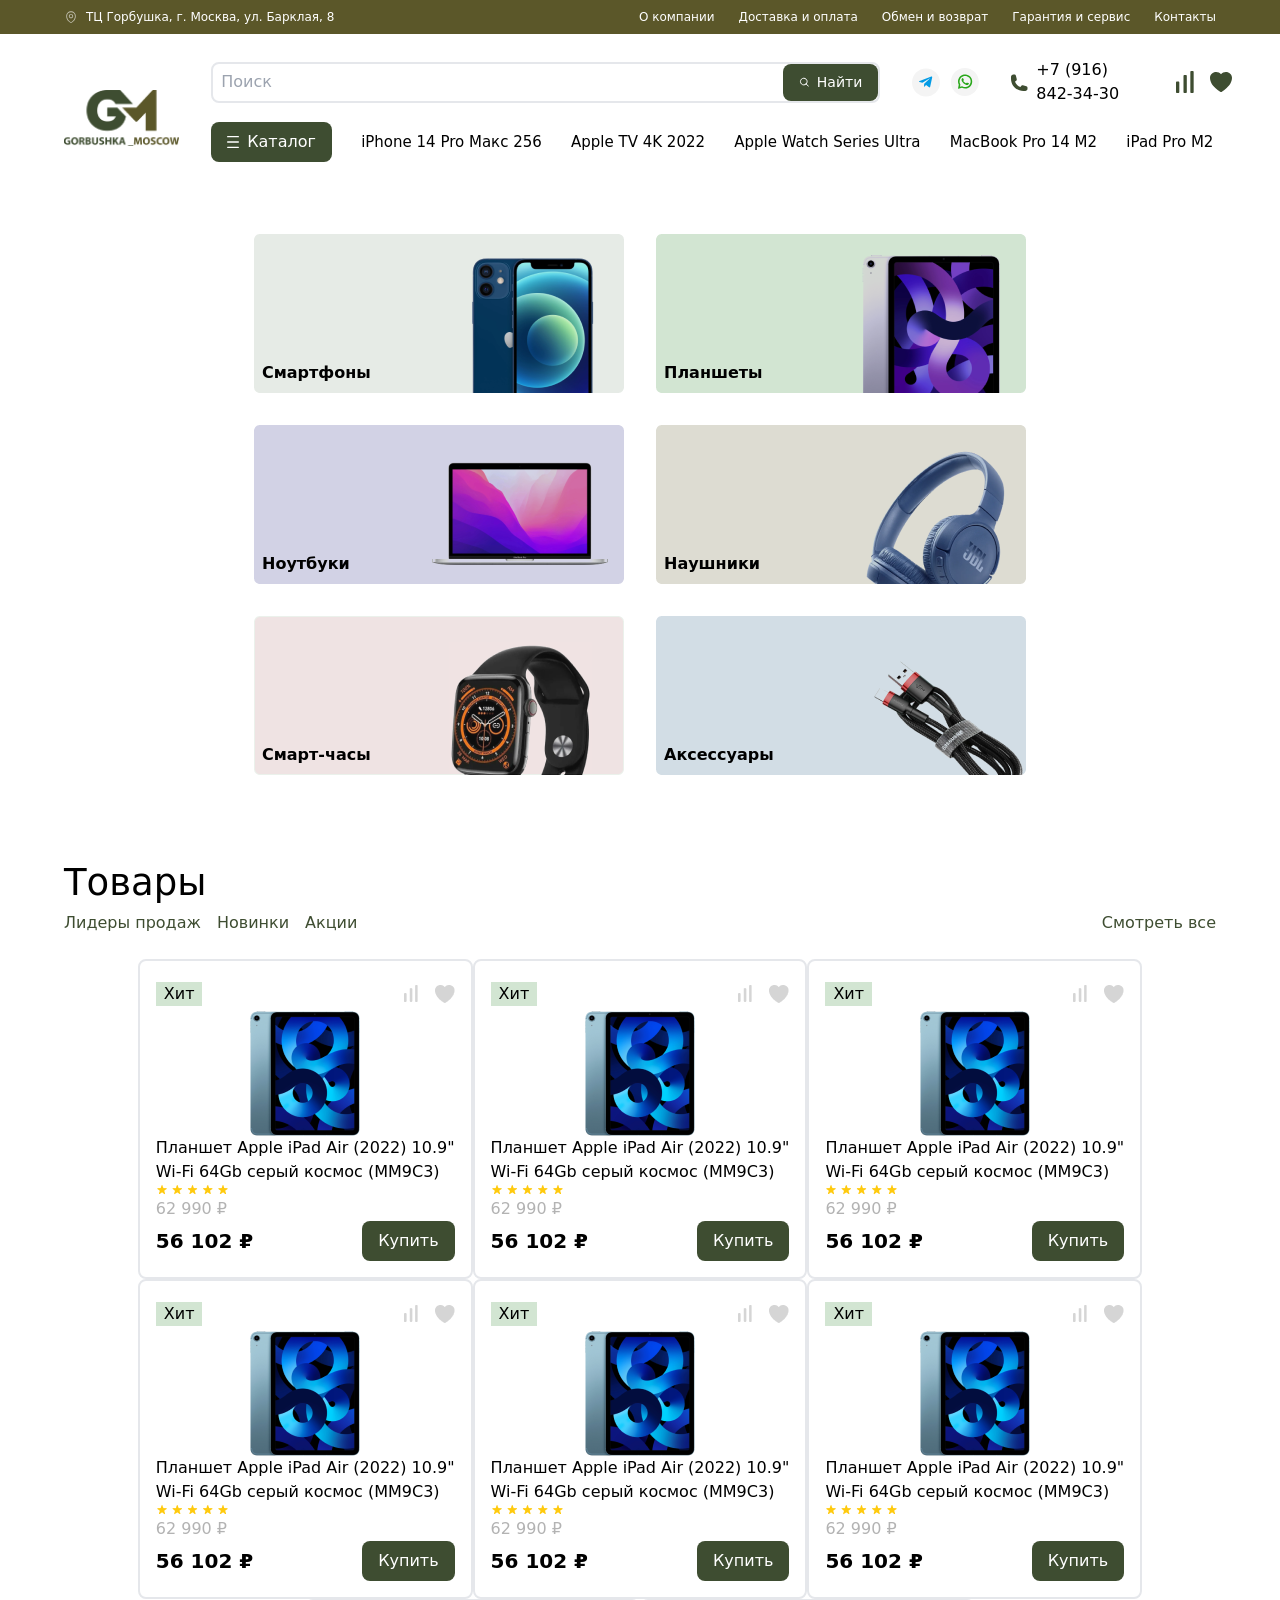
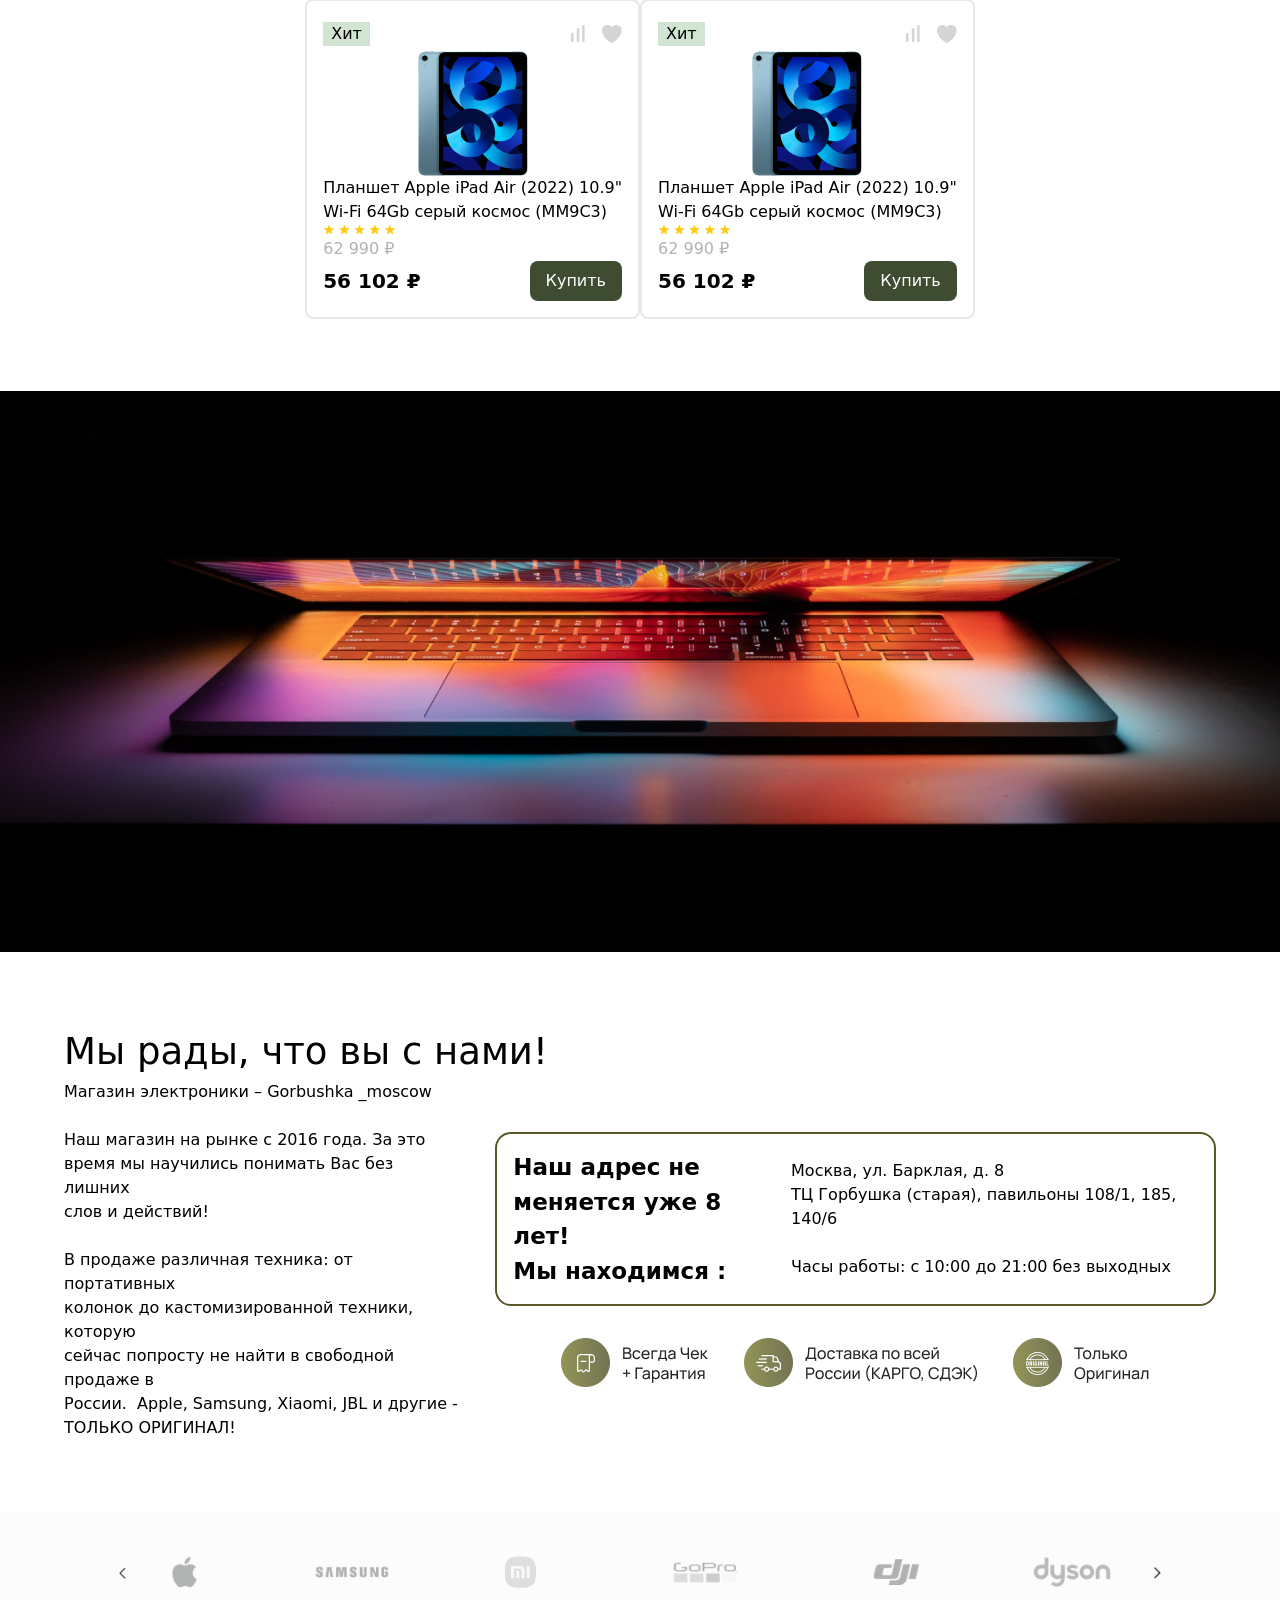
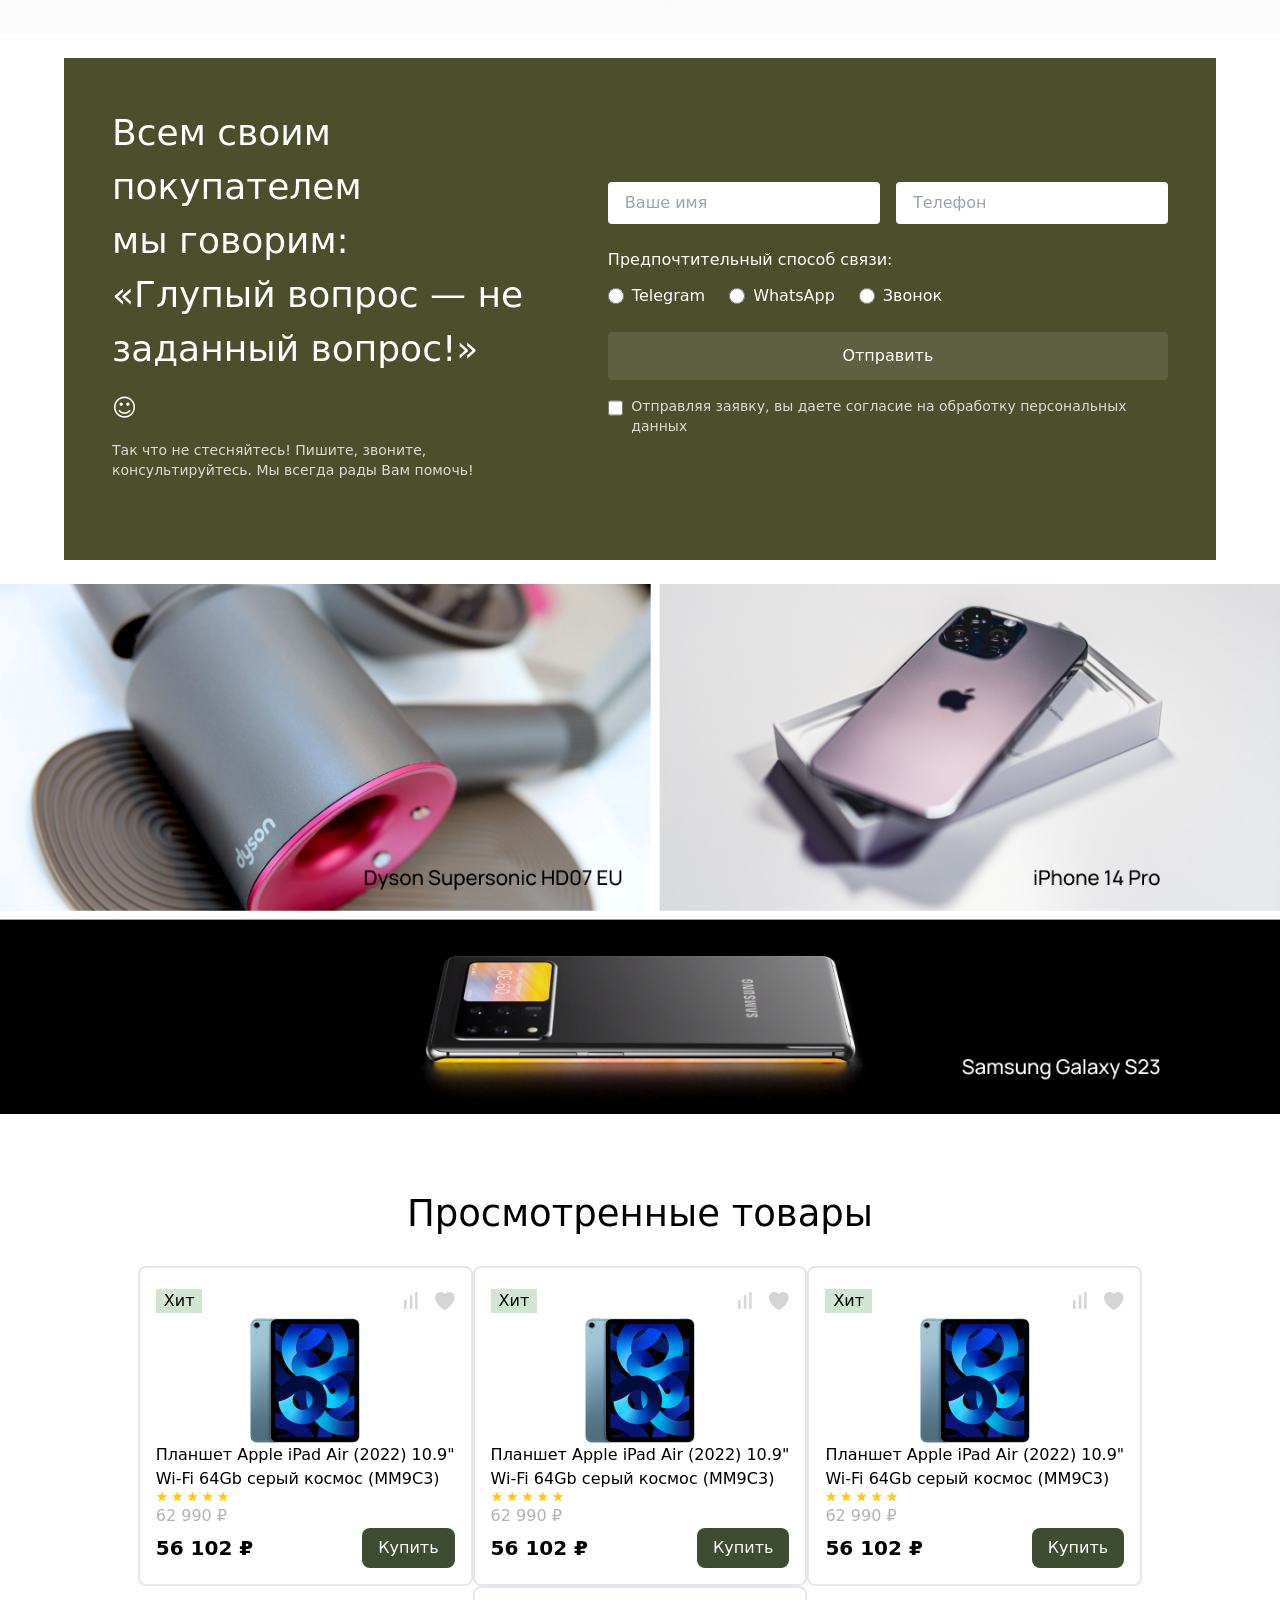
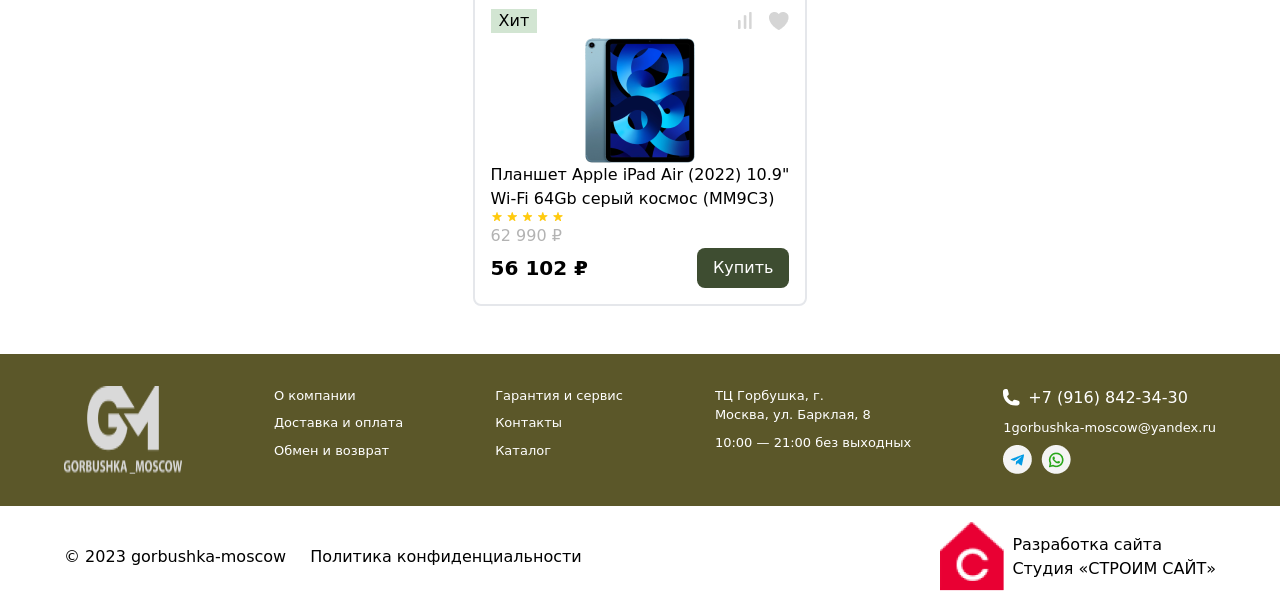
==== commit 5114b969: "done" ====
--- a/index.html
+++ b/index.html
@@ -36,7 +36,7 @@
             <a class="text-white font-medium text-[12px]" href="#"
               >О компании</a
             >
-            <a class="text-white font-medium text-[12px]" href="#"
+            <a class="text-white font-medium text-[12px]" href="./dastavka.html"
               >Доставка и оплата</a
             >
             <a class="text-white font-medium text-[12px]" href="#"
@@ -50,7 +50,9 @@
         </nav>
       </nav>
       <nav class="w-[90%] m-auto min-[1440px]:w-[1440px] gridBox gap-8 py-6">
-        <img src="./img/logo.png" alt="" />
+        <a href="/">
+          <img src="./img/logo.png" alt="" />
+        </a>
         <nav>
           <nav>
             <nav
@@ -82,12 +84,16 @@
             </nav>
             <nav></nav>
           </nav>
-          <nav class="flex items-center justify-between py-4 gap-4">
-            <button
-              class="flex items-center max-[880px]:justify-end gap-2 py-2 px-4 rounded-lg bg-[#3e4d31] font-medium text-white"
-            >
-              <img src="./svg/logo.svg" alt="" />Каталог
-            </button>
+          <nav
+            class="flex items-center justify-between py-4 gap-4 max-[650px]:hidden"
+          >
+            <a href="./katalog.html">
+              <button
+                class="flex items-center max-[880px]:justify-end gap-2 py-2 px-4 rounded-lg bg-[#3e4d31] font-medium text-white"
+              >
+                <img src="./svg/logo.svg" alt="" />Каталог
+              </button>
+            </a>
             <p class="font-medium text-[15px] max-[880px]:hidden">
               iPhone 14 Pro Макс 256
             </p>
@@ -313,7 +319,6 @@
       </div>
     </section>
     <img class="m-auto py-6" src="./img/macbok.png" alt="" />
-    <img class="m-auto py-6" src="./img/банера.png" alt="" />
     <section class="w-[90%] m-auto min-[1440px]:w-[1440px] py-12">
       <p
         class="font-medium text-[37px] max-[600px]:text-[30px] max-[400px]:22px"
@@ -369,8 +374,10 @@
       </div>
     </section>
     <img class="m-auto py-6" src="./img/бренды.png" alt="" />
-    <section class="bg-[#4B4F2B] p-6 md:p-12 text-white">
-      <div class="max-w-2xl mx-auto">
+    <section
+      class="bg-[#4B4F2B] w-[90%] m-auto min-[1440px]:w-[1440px] p-6 md:p-12 text-white"
+    >
+      <div class="flex items-center gap-8 justify-center max-[1180px]:flex-col">
         <div class="mb-8">
           <h2
             class="text-[36px] font-medium mb-4 max-[800px]:text-[30px] max-[400px]:text-[20px]"
@@ -384,8 +391,8 @@
             <span class="text-2xl">☺</span>
           </div>
           <p class="text-sm opacity-80">
-            Так что не стесняйтесь! Пишите, звоните, консультируйтесь. Мы всегда
-            рады Вам помочь!
+            Так что не стесняйтесь! Пишите, звоните, <br />
+            консультируйтесь. Мы всегда рады Вам помочь!
           </p>
         </div>
 
@@ -439,6 +446,8 @@
         </form>
       </div>
     </section>
+    <img class="m-auto py-6" src="./img/банера.png" alt="" />
+
     <section class="w-[90%] m-auto min-[1440px]:w-[1440px] py-12">
       <p class="text-center font-medium text-[37px] max-[600px]:text-[30px]">
         Просмотренные товары
--- a/css/output.css
+++ b/css/output.css
@@ -727,9 +727,8 @@
   margin: auto;
 }
 
-.mx-auto {
-  margin-left: auto;
-  margin-right: auto;
+.mb-2 {
+  margin-bottom: 0.5rem;
 }
 
 .mb-3 {
@@ -738,6 +737,10 @@
 
 .mb-4 {
   margin-bottom: 1rem;
+}
+
+.mb-6 {
+  margin-bottom: 1.5rem;
 }
 
 .mb-8 {
@@ -863,6 +866,11 @@
   height: 1rem;
 }
 
+.h-\[fit-content\] {
+  height: -moz-fit-content;
+  height: fit-content;
+}
+
 .w-4 {
   width: 1rem;
 }
@@ -873,6 +881,10 @@
 
 .w-\[90\%\] {
   width: 90%;
+}
+
+.w-\[90px\] {
+  width: 90px;
 }
 
 .w-\[fit-content\] {
@@ -896,8 +908,8 @@
   width: 100%;
 }
 
-.max-w-2xl {
-  max-width: 42rem;
+.w-\[50\%\] {
+  width: 50%;
 }
 
 .flex-shrink {
@@ -1438,12 +1450,22 @@
   gap: 2rem;
 }
 
+.gap-\[50px\] {
+  gap: 50px;
+}
+
 .space-x-2 > :not([hidden]) ~ :not([hidden]) {
   --tw-space-x-reverse: 0;
   margin-right: calc(0.5rem * var(--tw-space-x-reverse));
   margin-left: calc(0.5rem * calc(1 - var(--tw-space-x-reverse)));
 }
 
+.space-y-2 > :not([hidden]) ~ :not([hidden]) {
+  --tw-space-y-reverse: 0;
+  margin-top: calc(0.5rem * calc(1 - var(--tw-space-y-reverse)));
+  margin-bottom: calc(0.5rem * var(--tw-space-y-reverse));
+}
+
 .space-y-4 > :not([hidden]) ~ :not([hidden]) {
   --tw-space-y-reverse: 0;
   margin-top: calc(1rem * calc(1 - var(--tw-space-y-reverse)));
@@ -1774,6 +1796,10 @@
   border-radius: 0.5rem;
 }
 
+.rounded-md {
+  border-radius: 0.375rem;
+}
+
 .rounded-b {
   border-bottom-right-radius: 0.25rem;
   border-bottom-left-radius: 0.25rem;
@@ -1902,11 +1928,21 @@
   border-style: none;
 }
 
+.border-\[\#3E4D31\] {
+  --tw-border-opacity: 1;
+  border-color: rgb(62 77 49 / var(--tw-border-opacity, 1));
+}
+
 .border-\[\#5B5729\] {
   --tw-border-opacity: 1;
   border-color: rgb(91 87 41 / var(--tw-border-opacity, 1));
 }
 
+.border-gray-300 {
+  --tw-border-opacity: 1;
+  border-color: rgb(209 213 219 / var(--tw-border-opacity, 1));
+}
+
 .border-white\/20 {
   border-color: rgb(255 255 255 / 0.2);
 }
@@ -1941,6 +1977,11 @@
   background-color: rgb(210 229 210 / var(--tw-bg-opacity, 1));
 }
 
+.bg-\[\#fcfcfc\] {
+  --tw-bg-opacity: 1;
+  background-color: rgb(252 252 252 / var(--tw-bg-opacity, 1));
+}
+
 .bg-\[rgb\(255\2c 0\2c 0\)\] {
   --tw-bg-opacity: 1;
   background-color: rgb(255 0 0 / var(--tw-bg-opacity, 1));
@@ -1955,6 +1996,15 @@
   background-color: rgb(255 255 255 / 0.1);
 }
 
+.bg-\[\] {
+  background-color: ;
+}
+
+.bg-\[\#FCFCFC\] {
+  --tw-bg-opacity: 1;
+  background-color: rgb(252 252 252 / var(--tw-bg-opacity, 1));
+}
+
 .decoration-slice {
   -webkit-box-decoration-break: slice;
           box-decoration-break: slice;
@@ -2065,12 +2115,20 @@
      object-fit: scale-down;
 }
 
+.p-2 {
+  padding: 0.5rem;
+}
+
 .p-4 {
   padding: 1rem;
 }
 
 .p-6 {
   padding: 1.5rem;
+}
+
+.p-8 {
+  padding: 2rem;
 }
 
 .px-1 {
@@ -2098,6 +2156,11 @@
   padding-right: 1.25rem;
 }
 
+.px-8 {
+  padding-left: 2rem;
+  padding-right: 2rem;
+}
+
 .py-12 {
   padding-top: 3rem;
   padding-bottom: 3rem;
@@ -2128,6 +2191,10 @@
   padding-bottom: 2rem;
 }
 
+.pb-12 {
+  padding-bottom: 3rem;
+}
+
 .pl-2 {
   padding-left: 0.5rem;
 }
@@ -2221,6 +2288,10 @@
   font-size: 23px;
 }
 
+.text-\[26px\] {
+  font-size: 26px;
+}
+
 .text-\[36px\] {
   font-size: 36px;
 }
@@ -2328,6 +2399,11 @@
   color: rgb(179 179 179 / var(--tw-text-opacity, 1));
 }
 
+.text-\[\#b3b3b3\] {
+  --tw-text-opacity: 1;
+  color: rgb(179 179 179 / var(--tw-text-opacity, 1));
+}
+
 .text-black {
   --tw-text-opacity: 1;
   color: rgb(0 0 0 / var(--tw-text-opacity, 1));
@@ -2341,6 +2417,10 @@
 .text-white {
   --tw-text-opacity: 1;
   color: rgb(255 255 255 / var(--tw-text-opacity, 1));
+}
+
+.text-\[\] {
+  color: ;
 }
 
 .underline {
@@ -2730,6 +2810,12 @@
   align-items: center;
 }
 
+.gridBoxs{
+  display: grid;
+  grid-template-columns: 0.8fr 4fr;
+  gap: 20px;
+}
+
 @media(max-width:880px){
   .gridBox{
     grid-template-columns: 50% 50%;
@@ -2737,6 +2823,12 @@
   }
 }
 
+@media(max-width:1000px){
+  .gridBoxs{
+    grid-template-columns: 100%;
+  }
+}
+
 @media (min-width: 640px) {
   .sm\:container {
     width: 100%;
@@ -2817,10 +2909,36 @@
   }
 }
 
+@media (max-width: 1100px) {
+  .max-\[1100px\]\:text-\[30px\] {
+    font-size: 30px;
+  }
+}
+
 @media (max-width: 1000px) {
   .max-\[1000px\]\:hidden {
     display: none;
   }
+
+  .max-\[1000px\]\:flex-col {
+    flex-direction: column;
+  }
+}
+
+@media (max-width: 950px) {
+  .max-\[950px\]\:flex-col {
+    flex-direction: column;
+  }
+}
+
+@media (max-width: 900px) {
+  .max-\[900px\]\:w-full {
+    width: 100%;
+  }
+
+  .max-\[900px\]\:flex-col {
+    flex-direction: column;
+  }
 }
 
 @media (max-width: 880px) {
@@ -2834,6 +2952,10 @@
 }
 
 @media (max-width: 800px) {
+  .max-\[800px\]\:text-\[22px\] {
+    font-size: 22px;
+  }
+
   .max-\[800px\]\:text-\[30px\] {
     font-size: 30px;
   }
@@ -2845,10 +2967,26 @@
   }
 }
 
+@media (max-width: 650px) {
+  .max-\[650px\]\:hidden {
+    display: none;
+  }
+}
+
 @media (max-width: 600px) {
   .max-\[600px\]\:text-\[30px\] {
     font-size: 30px;
   }
+
+  .max-\[600px\]\:text-\[28px\] {
+    font-size: 28px;
+  }
+}
+
+@media (max-width: 500px) {
+  .max-\[500px\]\:p-2 {
+    padding: 0.5rem;
+  }
 }
 
 @media (max-width: 450px) {
@@ -2866,6 +3004,10 @@
 @media (max-width: 400px) {
   .max-\[400px\]\:hidden {
     display: none;
+  }
+
+  .max-\[400px\]\:p-2 {
+    padding: 0.5rem;
   }
 
   .max-\[400px\]\:text-\[20px\] {
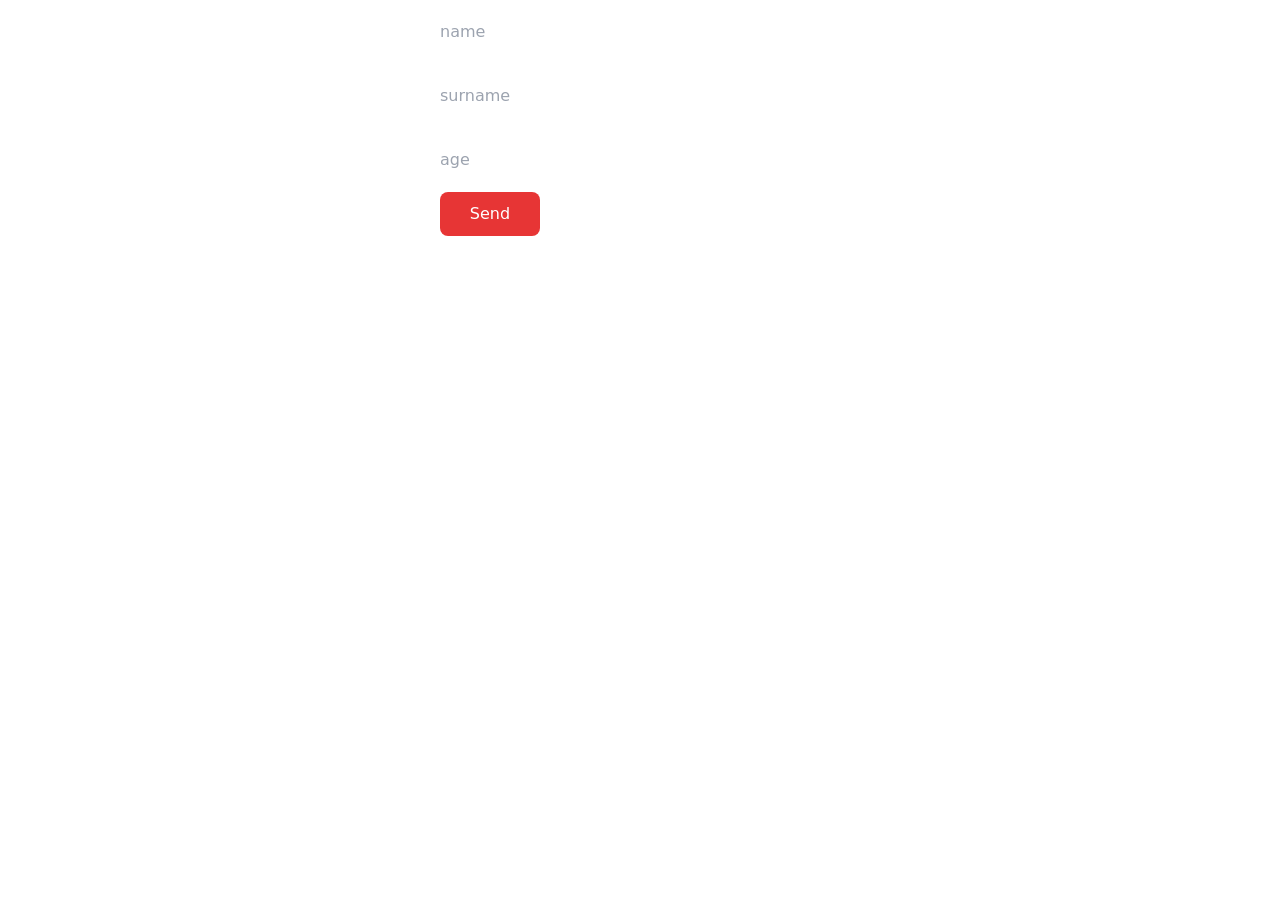
==== commit 4c2679c2: "done" ====
--- a/index.html
+++ b/index.html
@@ -3,7 +3,7 @@
   <head>
     <meta charset="UTF-8" />
     <meta name="viewport" content="width=device-width, initial-scale=1.0" />
-    <title>Gorbushka Moskow</title>
+    <title>Todo List</title>
     <link rel="stylesheet" href="../css/output.css" />
     <link rel="icon" href="./svg/logo-icon.svg" />
     <link
@@ -19,565 +19,21 @@
     />
   </head>
   <body>
-    <header>
-      <nav class="bg-[#5B5729] py-2 max-[400px]:hidden">
-        <nav
-          class="w-[90%] m-auto min-[1440px]:w-[1440px] flex items-center justify-between"
-        >
-          <nav>
-            <p
-              class="text-white font-medium text-[12px] flex items-center gap-2"
-            >
-              <img src="./svg/search.svg" alt="" />ТЦ Горбушка, г. Москва, ул.
-              Барклая, 8
-            </p>
-          </nav>
-          <nav class="flex items-center gap-6 max-[880px]:hidden">
-            <a class="text-white font-medium text-[12px]" href="#"
-              >О компании</a
-            >
-            <a class="text-white font-medium text-[12px]" href="./dastavka.html"
-              >Доставка и оплата</a
-            >
-            <a class="text-white font-medium text-[12px]" href="#"
-              >Обмен и возврат</a
-            >
-            <a class="text-white font-medium text-[12px]" href="#"
-              >Гарантия и сервис</a
-            >
-            <a class="text-white font-medium text-[12px]" href="#">Контакты</a>
-          </nav>
-        </nav>
-      </nav>
-      <nav class="w-[90%] m-auto min-[1440px]:w-[1440px] gridBox gap-8 py-6">
-        <a href="/">
-          <img src="./img/logo.png" alt="" />
-        </a>
-        <nav>
-          <nav>
-            <nav
-              class="flex items-center justify-between gap-8 max-[880px]:hidden"
-            >
-              <div
-                class="flex items-center justify-between pl-2 border-2 rounded-lg w-full"
-              >
-                <input type="text" placeholder="Поиск" />
-                <button
-                  class="flex items-center gap-2 text-white font-medium text-[14px] bg-[#3E4D31] py-2 px-4 rounded-lg"
-                >
-                  <img src="./svg/basket.svg" alt="" />Найти
-                </button>
-              </div>
-              <img src="./svg/profil.svg" alt="" />
-              <div class="flex items-center gap-2 w-[20%]">
-                <img src="./svg/phone.svg" alt="" />
-                <p
-                  class="text-black font-medium text-[16px] max-[1200px]:hidden"
-                >
-                  +7 (916) 842-34-30
-                </p>
-              </div>
-              <div class="flex items-center gap-4">
-                <img src="./svg/menu.svg" alt="" />
-                <img src="./svg/like.svg" alt="" />
-              </div>
-            </nav>
-            <nav></nav>
-          </nav>
-          <nav
-            class="flex items-center justify-between py-4 gap-4 max-[650px]:hidden"
-          >
-            <a href="./katalog.html">
-              <button
-                class="flex items-center max-[880px]:justify-end gap-2 py-2 px-4 rounded-lg bg-[#3e4d31] font-medium text-white"
-              >
-                <img src="./svg/logo.svg" alt="" />Каталог
-              </button>
-            </a>
-            <p class="font-medium text-[15px] max-[880px]:hidden">
-              iPhone 14 Pro Макс 256
-            </p>
-            <p class="font-medium text-[15px] max-[880px]:hidden">
-              Apple TV 4K 2022
-            </p>
-            <p class="font-medium text-[15px] max-[1000px]:hidden">
-              Apple Watch Series Ultra
-            </p>
-            <p class="font-medium text-[15px] max-[880px]:hidden">
-              MacBook Pro 14 M2
-            </p>
-            <p class="font-medium text-[15px] max-[1130px]:hidden">
-              iPad Pro M2
-            </p>
-          </nav>
-        </nav>
-      </nav>
-    </header>
-    <section
-      class="py-8 w-[90%] m-auto min-[1440px]:w-[1440px] flex flex-wrap items-center justify-center gap-8"
-    >
-      <div class="relative">
-        <img class="relative" src="./img/card1.png" alt="" />
-        <p class="font-semibold text-[16px] absolute bottom-2 left-2">
-          Смартфоны
-        </p>
+  <form id="form" action="">
+      <div class="items">
+        <input id="name" type="text" placeholder="name" />
+        <span class="error eror1">Iltimos malumot kiriting</span>
       </div>
-      <div class="relative">
-        <img class="relative" src="./img/card2.png" alt="" />
-        <p class="font-semibold text-[16px] absolute bottom-2 left-2">
-          Планшеты
-        </p>
+      <div class="items">
+        <input id="surname" type="text" placeholder="surname" />
+        <span class="error eror2">Iltimos malumot kiriting</span>
       </div>
-      <div class="relative">
-        <img class="relative" src="./img/card3.png" alt="" />
-        <p class="font-semibold text-[16px] absolute bottom-2 left-2">
-          Ноутбуки
-        </p>
+      <div class="items">
+        <input id="age" type="text" placeholder="age" />
+        <span class="error eror3 ">Iltimos malumot kiriting</span>
       </div>
-      <div class="relative">
-        <img class="relative" src="./img/card4.png" alt="" />
-        <p class="font-semibold text-[16px] absolute bottom-2 left-2">
-          Наушники
-        </p>
-      </div>
-      <div class="relative">
-        <img class="relative" src="./img/card5.png" alt="" />
-        <p class="font-semibold text-[16px] absolute bottom-2 left-2">
-          Смарт-часы
-        </p>
-      </div>
-      <div class="relative">
-        <img class="relative" src="./img/card6.png" alt="" />
-        <p class="font-semibold text-[16px] absolute bottom-2 left-2">
-          Аксессуары
-        </p>
-      </div>
-    </section>
-    <section class="w-[90%] m-auto min-[1440px]:w-[1440px] py-12">
-      <h1 class="font-medium text-[37px] max-[400px]:text-[30px]">Товары</h1>
-      <div class="flex items-center justify-between max-[450px]:hidden">
-        <div class="flex items-center gap-4">
-          <p class="font-medium text-[16px] text-[#3e4d31]">Лидеры продаж</p>
-          <p class="font-medium text-[16px] text-[#3e4d31]">Новинки</p>
-          <p class="font-medium text-[16px] text-[#3e4d31]">Акции</p>
-        </div>
-        <p class="font-medium text-[16px] text-[#3e4d31]">Смотреть все</p>
-      </div>
-      <div class="flex items-center justify-center flex-wrap mt-6">
-        <div class="p-4 border-2 rounded-lg w-[fit-content]">
-          <div class="flex items-center justify-between">
-            <p class="px-2 font-medium bg-[#d2e5d2] w-[fit-content]">Хит</p>
-            <img class="py-2" src="./img/Group 149.png" alt="" />
-          </div>
-          <img class="m-auto" src="./img/phone.png" alt="" />
-          <p>
-            Планшет Apple iPad Air (2022) 10.9" <br />
-            Wi-Fi 64Gb серый космос (MM9C3)
-          </p>
-          <img src="./img/Group 164.png" alt="" />
-          <p class="text-[#B3B3B3]">62 990 ₽</p>
-          <div class="flex items-center justify-between">
-            <p class="font-bold text-[20px]">56 102 ₽</p>
-            <button class="py-2 px-4 rounded-lg text-white bg-[#3e4d31]">
-              Купить
-            </button>
-          </div>
-        </div>
-        <div class="p-4 border-2 rounded-lg w-[fit-content]">
-          <div class="flex items-center justify-between">
-            <p class="px-2 font-medium bg-[#d2e5d2] w-[fit-content]">Хит</p>
-            <img class="py-2" src="./img/Group 149.png" alt="" />
-          </div>
-          <img class="m-auto" src="./img/phone.png" alt="" />
-          <p>
-            Планшет Apple iPad Air (2022) 10.9" <br />
-            Wi-Fi 64Gb серый космос (MM9C3)
-          </p>
-          <img src="./img/Group 164.png" alt="" />
-          <p class="text-[#B3B3B3]">62 990 ₽</p>
-          <div class="flex items-center justify-between">
-            <p class="font-bold text-[20px]">56 102 ₽</p>
-            <button class="py-2 px-4 rounded-lg text-white bg-[#3e4d31]">
-              Купить
-            </button>
-          </div>
-        </div>
-        <div class="p-4 border-2 rounded-lg w-[fit-content]">
-          <div class="flex items-center justify-between">
-            <p class="px-2 font-medium bg-[#d2e5d2] w-[fit-content]">Хит</p>
-            <img class="py-2" src="./img/Group 149.png" alt="" />
-          </div>
-          <img class="m-auto" src="./img/phone.png" alt="" />
-          <p>
-            Планшет Apple iPad Air (2022) 10.9" <br />
-            Wi-Fi 64Gb серый космос (MM9C3)
-          </p>
-          <img src="./img/Group 164.png" alt="" />
-          <p class="text-[#B3B3B3]">62 990 ₽</p>
-          <div class="flex items-center justify-between">
-            <p class="font-bold text-[20px]">56 102 ₽</p>
-            <button class="py-2 px-4 rounded-lg text-white bg-[#3e4d31]">
-              Купить
-            </button>
-          </div>
-        </div>
-        <div class="p-4 border-2 rounded-lg w-[fit-content]">
-          <div class="flex items-center justify-between">
-            <p class="px-2 font-medium bg-[#d2e5d2] w-[fit-content]">Хит</p>
-            <img class="py-2" src="./img/Group 149.png" alt="" />
-          </div>
-          <img class="m-auto" src="./img/phone.png" alt="" />
-          <p>
-            Планшет Apple iPad Air (2022) 10.9" <br />
-            Wi-Fi 64Gb серый космос (MM9C3)
-          </p>
-          <img src="./img/Group 164.png" alt="" />
-          <p class="text-[#B3B3B3]">62 990 ₽</p>
-          <div class="flex items-center justify-between">
-            <p class="font-bold text-[20px]">56 102 ₽</p>
-            <button class="py-2 px-4 rounded-lg text-white bg-[#3e4d31]">
-              Купить
-            </button>
-          </div>
-        </div>
-        <div class="p-4 border-2 rounded-lg w-[fit-content]">
-          <div class="flex items-center justify-between">
-            <p class="px-2 font-medium bg-[#d2e5d2] w-[fit-content]">Хит</p>
-            <img class="py-2" src="./img/Group 149.png" alt="" />
-          </div>
-          <img class="m-auto" src="./img/phone.png" alt="" />
-          <p>
-            Планшет Apple iPad Air (2022) 10.9" <br />
-            Wi-Fi 64Gb серый космос (MM9C3)
-          </p>
-          <img src="./img/Group 164.png" alt="" />
-          <p class="text-[#B3B3B3]">62 990 ₽</p>
-          <div class="flex items-center justify-between">
-            <p class="font-bold text-[20px]">56 102 ₽</p>
-            <button class="py-2 px-4 rounded-lg text-white bg-[#3e4d31]">
-              Купить
-            </button>
-          </div>
-        </div>
-        <div class="p-4 border-2 rounded-lg w-[fit-content]">
-          <div class="flex items-center justify-between">
-            <p class="px-2 font-medium bg-[#d2e5d2] w-[fit-content]">Хит</p>
-            <img class="py-2" src="./img/Group 149.png" alt="" />
-          </div>
-          <img class="m-auto" src="./img/phone.png" alt="" />
-          <p>
-            Планшет Apple iPad Air (2022) 10.9" <br />
-            Wi-Fi 64Gb серый космос (MM9C3)
-          </p>
-          <img src="./img/Group 164.png" alt="" />
-          <p class="text-[#B3B3B3]">62 990 ₽</p>
-          <div class="flex items-center justify-between">
-            <p class="font-bold text-[20px]">56 102 ₽</p>
-            <button class="py-2 px-4 rounded-lg text-white bg-[#3e4d31]">
-              Купить
-            </button>
-          </div>
-        </div>
-        <div class="p-4 border-2 rounded-lg w-[fit-content]">
-          <div class="flex items-center justify-between">
-            <p class="px-2 font-medium bg-[#d2e5d2] w-[fit-content]">Хит</p>
-            <img class="py-2" src="./img/Group 149.png" alt="" />
-          </div>
-          <img class="m-auto" src="./img/phone.png" alt="" />
-          <p>
-            Планшет Apple iPad Air (2022) 10.9" <br />
-            Wi-Fi 64Gb серый космос (MM9C3)
-          </p>
-          <img src="./img/Group 164.png" alt="" />
-          <p class="text-[#B3B3B3]">62 990 ₽</p>
-          <div class="flex items-center justify-between">
-            <p class="font-bold text-[20px]">56 102 ₽</p>
-            <button class="py-2 px-4 rounded-lg text-white bg-[#3e4d31]">
-              Купить
-            </button>
-          </div>
-        </div>
-        <div class="p-4 border-2 rounded-lg w-[fit-content]">
-          <div class="flex items-center justify-between">
-            <p class="px-2 font-medium bg-[#d2e5d2] w-[fit-content]">Хит</p>
-            <img class="py-2" src="./img/Group 149.png" alt="" />
-          </div>
-          <img class="m-auto" src="./img/phone.png" alt="" />
-          <p>
-            Планшет Apple iPad Air (2022) 10.9" <br />
-            Wi-Fi 64Gb серый космос (MM9C3)
-          </p>
-          <img src="./img/Group 164.png" alt="" />
-          <p class="text-[#B3B3B3]">62 990 ₽</p>
-          <div class="flex items-center justify-between">
-            <p class="font-bold text-[20px]">56 102 ₽</p>
-            <button class="py-2 px-4 rounded-lg text-white bg-[#3e4d31]">
-              Купить
-            </button>
-          </div>
-        </div>
-      </div>
-    </section>
-    <img class="m-auto py-6" src="./img/macbok.png" alt="" />
-    <section class="w-[90%] m-auto min-[1440px]:w-[1440px] py-12">
-      <p
-        class="font-medium text-[37px] max-[600px]:text-[30px] max-[400px]:22px"
-      >
-        Мы рады, что вы с нами!
-      </p>
-      <div
-        class="flex items-center justify-between gap-8 max-[1180px]:flex-col"
-      >
-        <div>
-          <p>
-            Магазин электроники – Gorbushka _moscow
-            <br class="max-[420px]:hidden" /><br
-              class="max-[420px]:hidden"
-            />Наш магазин на рынке с 2016 года. За это
-            <br class="max-[420px]:hidden" />
-            время мы научились понимать Вас без лишних<br
-              class="max-[420px]:hidden"
-            />
-            слов и действий! <br class="max-[420px]:hidden" /><br
-              class="max-[420px]:hidden"
-            />В продаже различная техника: от портативных
-            <br class="max-[420px]:hidden" />
-            колонок до кастомизированной техники, которую
-            <br class="max-[420px]:hidden" />
-            сейчас попросту не найти в свободной продаже в
-            <br class="max-[420px]:hidden" />
-            России.  Apple, Samsung, Xiaomi, JBL и другие -
-            <br class="max-[420px]:hidden" />ТОЛЬКО ОРИГИНАЛ! 
-          </p>
-        </div>
-        <div>
-          <div
-            class="flex max-[728px]:hidden items-center gap-6 rounded-2xl border-2 border-[#5B5729] p-4 w-[fit-content]"
-          >
-            <p class="font-semibold text-[23px]">
-              Наш адрес не <br />
-              меняется уже 8 лет! <br />
-              Мы находимся :
-            </p>
-            <p class="">
-              Москва, ул. Барклая, д. 8 <br />
-              ТЦ Горбушка (старая), павильоны 108/1, 185, 140/6 <br />
-              <br />Часы работы: с 10:00 до 21:00 без выходных
-            </p>
-          </div>
-          <div class="flex items-center justify-center gap-8 mt-8 flex-wrap">
-            <img src="./img/Group 139.png" alt="" />
-            <img src="./img/Group 140.png" alt="" />
-            <img src="./img/Group 141.png" alt="" />
-          </div>
-        </div>
-      </div>
-    </section>
-    <img class="m-auto py-6" src="./img/бренды.png" alt="" />
-    <section
-      class="bg-[#4B4F2B] w-[90%] m-auto min-[1440px]:w-[1440px] p-6 md:p-12 text-white"
-    >
-      <div class="flex items-center gap-8 justify-center max-[1180px]:flex-col">
-        <div class="mb-8">
-          <h2
-            class="text-[36px] font-medium mb-4 max-[800px]:text-[30px] max-[400px]:text-[20px]"
-          >
-            Всем своим покупателем<br class="max-[400px]:hidden" />
-            мы говорим:<br class="max-[400px]:hidden" />
-            «Глупый вопрос — не<br class="max-[400px]:hidden" />
-            заданный вопрос!»
-          </h2>
-          <div class="flex items-center gap-2 mb-4">
-            <span class="text-2xl">☺</span>
-          </div>
-          <p class="text-sm opacity-80">
-            Так что не стесняйтесь! Пишите, звоните, <br />
-            консультируйтесь. Мы всегда рады Вам помочь!
-          </p>
-        </div>
-
-        <form class="space-y-6">
-          <div class="grid grid-cols-1 md:grid-cols-2 gap-4">
-            <input
-              type="text"
-              placeholder="Ваше имя"
-              class="w-full px-4 py-2 rounded border border-white/20 bg-white"
-            />
-            <input
-              type="tel"
-              placeholder="Телефон"
-              class="w-full px-4 py-2 rounded border border-white/20 bg-white"
-            />
-          </div>
-
-          <div>
-            <p class="mb-3">Предпочтительный способ связи:</p>
-            <div class="flex flex-wrap gap-6">
-              <label class="flex items-center gap-2">
-                <input type="radio" name="contact" class="w-4 h-4" />
-                <span>Telegram</span>
-              </label>
-              <label class="flex items-center gap-2">
-                <input type="radio" name="contact" class="w-4 h-4" />
-                <span>WhatsApp</span>
-              </label>
-              <label class="flex items-center gap-2">
-                <input type="radio" name="contact" class="w-4 h-4" />
-                <span>Звонок</span>
-              </label>
-            </div>
-          </div>
-
-          <div class="space-y-4">
-            <button
-              type="submit"
-              class="w-full py-3 bg-white/10 hover:bg-white/20 rounded transition-colors"
-            >
-              Отправить
-            </button>
-            <label class="flex items-start gap-2 text-sm">
-              <input type="checkbox" class="mt-1 w-4 h-4" />
-              <span class="opacity-80">
-                Отправляя заявку, вы даете согласие на обработку персональных
-                данных
-              </span>
-            </label>
-          </div>
-        </form>
-      </div>
-    </section>
-    <img class="m-auto py-6" src="./img/банера.png" alt="" />
-
-    <section class="w-[90%] m-auto min-[1440px]:w-[1440px] py-12">
-      <p class="text-center font-medium text-[37px] max-[600px]:text-[30px]">
-        Просмотренные товары
-      </p>
-      <div class="flex items-center justify-center flex-wrap mt-6">
-        <div class="p-4 border-2 rounded-lg w-[fit-content]">
-          <div class="flex items-center justify-between">
-            <p class="px-2 font-medium bg-[#d2e5d2] w-[fit-content]">Хит</p>
-            <img class="py-2" src="./img/Group 149.png" alt="" />
-          </div>
-          <img class="m-auto" src="./img/phone.png" alt="" />
-          <p>
-            Планшет Apple iPad Air (2022) 10.9" <br />
-            Wi-Fi 64Gb серый космос (MM9C3)
-          </p>
-          <img src="./img/Group 164.png" alt="" />
-          <p class="text-[#B3B3B3]">62 990 ₽</p>
-          <div class="flex items-center justify-between">
-            <p class="font-bold text-[20px]">56 102 ₽</p>
-            <button class="py-2 px-4 rounded-lg text-white bg-[#3e4d31]">
-              Купить
-            </button>
-          </div>
-        </div>
-        <div class="p-4 border-2 rounded-lg w-[fit-content]">
-          <div class="flex items-center justify-between">
-            <p class="px-2 font-medium bg-[#d2e5d2] w-[fit-content]">Хит</p>
-            <img class="py-2" src="./img/Group 149.png" alt="" />
-          </div>
-          <img class="m-auto" src="./img/phone.png" alt="" />
-          <p>
-            Планшет Apple iPad Air (2022) 10.9" <br />
-            Wi-Fi 64Gb серый космос (MM9C3)
-          </p>
-          <img src="./img/Group 164.png" alt="" />
-          <p class="text-[#B3B3B3]">62 990 ₽</p>
-          <div class="flex items-center justify-between">
-            <p class="font-bold text-[20px]">56 102 ₽</p>
-            <button class="py-2 px-4 rounded-lg text-white bg-[#3e4d31]">
-              Купить
-            </button>
-          </div>
-        </div>
-        <div class="p-4 border-2 rounded-lg w-[fit-content]">
-          <div class="flex items-center justify-between">
-            <p class="px-2 font-medium bg-[#d2e5d2] w-[fit-content]">Хит</p>
-            <img class="py-2" src="./img/Group 149.png" alt="" />
-          </div>
-          <img class="m-auto" src="./img/phone.png" alt="" />
-          <p>
-            Планшет Apple iPad Air (2022) 10.9" <br />
-            Wi-Fi 64Gb серый космос (MM9C3)
-          </p>
-          <img src="./img/Group 164.png" alt="" />
-          <p class="text-[#B3B3B3]">62 990 ₽</p>
-          <div class="flex items-center justify-between">
-            <p class="font-bold text-[20px]">56 102 ₽</p>
-            <button class="py-2 px-4 rounded-lg text-white bg-[#3e4d31]">
-              Купить
-            </button>
-          </div>
-        </div>
-        <div class="p-4 border-2 rounded-lg w-[fit-content]">
-          <div class="flex items-center justify-between">
-            <p class="px-2 font-medium bg-[#d2e5d2] w-[fit-content]">Хит</p>
-            <img class="py-2" src="./img/Group 149.png" alt="" />
-          </div>
-          <img class="m-auto" src="./img/phone.png" alt="" />
-          <p>
-            Планшет Apple iPad Air (2022) 10.9" <br />
-            Wi-Fi 64Gb серый космос (MM9C3)
-          </p>
-          <img src="./img/Group 164.png" alt="" />
-          <p class="text-[#B3B3B3]">62 990 ₽</p>
-          <div class="flex items-center justify-between">
-            <p class="font-bold text-[20px]">56 102 ₽</p>
-            <button class="py-2 px-4 rounded-lg text-white bg-[#3e4d31]">
-              Купить
-            </button>
-          </div>
-        </div>
-      </div>
-    </section>
-
-    <footer>
-      <div class="bg-[#5b5729]">
-        <div
-          class="py-8 w-[90%] m-auto min-[1440px]:w-[1440px] flex justify-between gap-4 flex-wrap"
-        >
-          <img class="w-[fit-content]" src="./img/logo2.png" alt="" />
-          <div class="flex flex-col gap-2">
-            <p class="text-[13px] text-white">О компании</p>
-            <p class="text-[13px] text-white">Доставка и оплата</p>
-            <p class="text-[13px] text-white">Обмен и возврат</p>
-          </div>
-          <div class="flex flex-col gap-2">
-            <p class="text-[13px] text-white">Гарантия и сервис</p>
-            <p class="text-[13px] text-white">Контакты</p>
-            <p class="text-[13px] text-white">Каталог</p>
-          </div>
-
-          <div class="flex flex-col gap-2">
-            <p class="text-[13px] text-white">
-              ТЦ Горбушка, г. <br />Москва, ул. Барклая, 8
-            </p>
-            <p class="text-[13px] text-white">10:00 — 21:00 без выходных</p>
-          </div>
-          <div class="flex flex-col gap-2">
-            <p
-              class="text-[16px] font-medium text-white flex items-center gap-2"
-            >
-              <img src="./svg/shop.svg" alt="" />+7 (916) 842-34-30
-            </p>
-            <p class="text-[13px] text-white">1gorbushka-moscow@yandex.ru</p>
-            <img class="w-[fit-content]" src="./img/Group 766.png" alt="" />
-          </div>
-        </div>
-      </div>
-      <div
-        class="w-[90%] m-auto min-[1440px]:w-[1440px] flex items-center flex-wrap justify-between py-4"
-      >
-        <div class="flex items-center gap-6 flex-wrap">
-          <p>© 2023 gorbushka-moscow</p>
-          <p>Политика конфиденциальности</p>
-        </div>
-        <p class="flex items-center gap-2">
-          <img class="w-[fit-content]" src="./img/ftr.png" alt="" />Разработка
-          сайта <br />Студия «СТРОИМ САЙТ»
-        </p>
-      </div>
-    </footer>
+      <button class="btn">Send</button>
+    </form>
+    <div class="lists"></div><script src="./app.js"></script>
   </body>
 </html>
--- a/css/output.css
+++ b/css/output.css
@@ -659,18 +659,10 @@
   inset: -0.25rem;
 }
 
-.bottom-2 {
-  bottom: 0.5rem;
-}
-
 .end-1 {
   inset-inline-end: 0.25rem;
 }
 
-.left-2 {
-  left: 0.5rem;
-}
-
 .isolate {
   isolation: isolate;
 }
@@ -723,44 +715,8 @@
   clear: none;
 }
 
-.m-auto {
-  margin: auto;
-}
-
-.mb-2 {
-  margin-bottom: 0.5rem;
-}
-
-.mb-3 {
-  margin-bottom: 0.75rem;
-}
-
-.mb-4 {
-  margin-bottom: 1rem;
-}
-
-.mb-6 {
-  margin-bottom: 1.5rem;
-}
-
-.mb-8 {
-  margin-bottom: 2rem;
-}
-
-.mt-1 {
-  margin-top: 0.25rem;
-}
-
 .mt-2 {
   margin-top: 0.5rem;
-}
-
-.mt-6 {
-  margin-top: 1.5rem;
-}
-
-.mt-8 {
-  margin-top: 2rem;
 }
 
 .box-border {
@@ -862,36 +818,6 @@
   display: none;
 }
 
-.h-4 {
-  height: 1rem;
-}
-
-.h-\[fit-content\] {
-  height: -moz-fit-content;
-  height: fit-content;
-}
-
-.w-4 {
-  width: 1rem;
-}
-
-.w-\[20\%\] {
-  width: 20%;
-}
-
-.w-\[90\%\] {
-  width: 90%;
-}
-
-.w-\[90px\] {
-  width: 90px;
-}
-
-.w-\[fit-content\] {
-  width: -moz-fit-content;
-  width: fit-content;
-}
-
 .w-\[this-is\\\\\] {
   width: this-is\\;
 }
@@ -902,14 +828,6 @@
 
 .w-\[weird-and-invalid\] {
   width: weird-and-invalid;
-}
-
-.w-full {
-  width: 100%;
-}
-
-.w-\[50\%\] {
-  width: 50%;
 }
 
 .flex-shrink {
@@ -1246,10 +1164,6 @@
   grid-auto-flow: column dense;
 }
 
-.grid-cols-1 {
-  grid-template-columns: repeat(1, minmax(0, 1fr));
-}
-
 .flex-row {
   flex-direction: row;
 }
@@ -1432,26 +1346,6 @@
 
 .justify-items-stretch {
   justify-items: stretch;
-}
-
-.gap-2 {
-  gap: 0.5rem;
-}
-
-.gap-4 {
-  gap: 1rem;
-}
-
-.gap-6 {
-  gap: 1.5rem;
-}
-
-.gap-8 {
-  gap: 2rem;
-}
-
-.gap-\[50px\] {
-  gap: 50px;
 }
 
 .space-x-2 > :not([hidden]) ~ :not([hidden]) {
@@ -1460,24 +1354,6 @@
   margin-left: calc(0.5rem * calc(1 - var(--tw-space-x-reverse)));
 }
 
-.space-y-2 > :not([hidden]) ~ :not([hidden]) {
-  --tw-space-y-reverse: 0;
-  margin-top: calc(0.5rem * calc(1 - var(--tw-space-y-reverse)));
-  margin-bottom: calc(0.5rem * var(--tw-space-y-reverse));
-}
-
-.space-y-4 > :not([hidden]) ~ :not([hidden]) {
-  --tw-space-y-reverse: 0;
-  margin-top: calc(1rem * calc(1 - var(--tw-space-y-reverse)));
-  margin-bottom: calc(1rem * var(--tw-space-y-reverse));
-}
-
-.space-y-6 > :not([hidden]) ~ :not([hidden]) {
-  --tw-space-y-reverse: 0;
-  margin-top: calc(1.5rem * calc(1 - var(--tw-space-y-reverse)));
-  margin-bottom: calc(1.5rem * var(--tw-space-y-reverse));
-}
-
 .space-y-reverse > :not([hidden]) ~ :not([hidden]) {
   --tw-space-y-reverse: 1;
 }
@@ -1788,18 +1664,6 @@
   border-radius: 0.25rem;
 }
 
-.rounded-2xl {
-  border-radius: 1rem;
-}
-
-.rounded-lg {
-  border-radius: 0.5rem;
-}
-
-.rounded-md {
-  border-radius: 0.375rem;
-}
-
 .rounded-b {
   border-bottom-right-radius: 0.25rem;
   border-bottom-left-radius: 0.25rem;
@@ -1866,10 +1730,6 @@
   border-width: 1px;
 }
 
-.border-2 {
-  border-width: 2px;
-}
-
 .border-x {
   border-left-width: 1px;
   border-right-width: 1px;
@@ -1928,83 +1788,11 @@
   border-style: none;
 }
 
-.border-\[\#3E4D31\] {
-  --tw-border-opacity: 1;
-  border-color: rgb(62 77 49 / var(--tw-border-opacity, 1));
-}
-
-.border-\[\#5B5729\] {
-  --tw-border-opacity: 1;
-  border-color: rgb(91 87 41 / var(--tw-border-opacity, 1));
-}
-
-.border-gray-300 {
-  --tw-border-opacity: 1;
-  border-color: rgb(209 213 219 / var(--tw-border-opacity, 1));
-}
-
-.border-white\/20 {
-  border-color: rgb(255 255 255 / 0.2);
-}
-
-.bg-\[\#3E4D31\] {
-  --tw-bg-opacity: 1;
-  background-color: rgb(62 77 49 / var(--tw-bg-opacity, 1));
-}
-
-.bg-\[\#3e4d31\] {
-  --tw-bg-opacity: 1;
-  background-color: rgb(62 77 49 / var(--tw-bg-opacity, 1));
-}
-
-.bg-\[\#4B4F2B\] {
-  --tw-bg-opacity: 1;
-  background-color: rgb(75 79 43 / var(--tw-bg-opacity, 1));
-}
-
-.bg-\[\#5B5729\] {
-  --tw-bg-opacity: 1;
-  background-color: rgb(91 87 41 / var(--tw-bg-opacity, 1));
-}
-
-.bg-\[\#5b5729\] {
-  --tw-bg-opacity: 1;
-  background-color: rgb(91 87 41 / var(--tw-bg-opacity, 1));
-}
-
-.bg-\[\#d2e5d2\] {
-  --tw-bg-opacity: 1;
-  background-color: rgb(210 229 210 / var(--tw-bg-opacity, 1));
-}
-
-.bg-\[\#fcfcfc\] {
-  --tw-bg-opacity: 1;
-  background-color: rgb(252 252 252 / var(--tw-bg-opacity, 1));
-}
-
 .bg-\[rgb\(255\2c 0\2c 0\)\] {
   --tw-bg-opacity: 1;
   background-color: rgb(255 0 0 / var(--tw-bg-opacity, 1));
 }
 
-.bg-white {
-  --tw-bg-opacity: 1;
-  background-color: rgb(255 255 255 / var(--tw-bg-opacity, 1));
-}
-
-.bg-white\/10 {
-  background-color: rgb(255 255 255 / 0.1);
-}
-
-.bg-\[\] {
-  background-color: ;
-}
-
-.bg-\[\#FCFCFC\] {
-  --tw-bg-opacity: 1;
-  background-color: rgb(252 252 252 / var(--tw-bg-opacity, 1));
-}
-
 .decoration-slice {
   -webkit-box-decoration-break: slice;
           box-decoration-break: slice;
@@ -2115,22 +1903,6 @@
      object-fit: scale-down;
 }
 
-.p-2 {
-  padding: 0.5rem;
-}
-
-.p-4 {
-  padding: 1rem;
-}
-
-.p-6 {
-  padding: 1.5rem;
-}
-
-.p-8 {
-  padding: 2rem;
-}
-
 .px-1 {
   padding-left: 0.25rem;
   padding-right: 0.25rem;
@@ -2141,64 +1913,11 @@
   padding-right: 0.375rem;
 }
 
-.px-2 {
-  padding-left: 0.5rem;
-  padding-right: 0.5rem;
-}
-
-.px-4 {
-  padding-left: 1rem;
-  padding-right: 1rem;
-}
-
 .px-5 {
   padding-left: 1.25rem;
   padding-right: 1.25rem;
 }
 
-.px-8 {
-  padding-left: 2rem;
-  padding-right: 2rem;
-}
-
-.py-12 {
-  padding-top: 3rem;
-  padding-bottom: 3rem;
-}
-
-.py-2 {
-  padding-top: 0.5rem;
-  padding-bottom: 0.5rem;
-}
-
-.py-3 {
-  padding-top: 0.75rem;
-  padding-bottom: 0.75rem;
-}
-
-.py-4 {
-  padding-top: 1rem;
-  padding-bottom: 1rem;
-}
-
-.py-6 {
-  padding-top: 1.5rem;
-  padding-bottom: 1.5rem;
-}
-
-.py-8 {
-  padding-top: 2rem;
-  padding-bottom: 2rem;
-}
-
-.pb-12 {
-  padding-bottom: 3rem;
-}
-
-.pl-2 {
-  padding-left: 0.5rem;
-}
-
 .text-left {
   text-align: left;
 }
@@ -2255,66 +1974,8 @@
   vertical-align: super;
 }
 
-.text-2xl {
-  font-size: 1.5rem;
-  line-height: 2rem;
-}
-
-.text-\[12px\] {
-  font-size: 12px;
-}
-
-.text-\[13px\] {
-  font-size: 13px;
-}
-
-.text-\[14px\] {
-  font-size: 14px;
-}
-
-.text-\[15px\] {
-  font-size: 15px;
-}
-
-.text-\[16px\] {
-  font-size: 16px;
-}
-
-.text-\[20px\] {
-  font-size: 20px;
-}
-
-.text-\[23px\] {
-  font-size: 23px;
-}
-
-.text-\[26px\] {
-  font-size: 26px;
-}
-
-.text-\[36px\] {
-  font-size: 36px;
-}
-
-.text-\[37px\] {
-  font-size: 37px;
-}
-
-.text-sm {
-  font-size: 0.875rem;
-  line-height: 1.25rem;
-}
-
 .font-bold {
   font-weight: 700;
-}
-
-.font-medium {
-  font-weight: 500;
-}
-
-.font-semibold {
-  font-weight: 600;
 }
 
 .uppercase {
@@ -2389,26 +2050,6 @@
   color: rgb(51 102 153 / .35);
 }
 
-.text-\[\#3e4d31\] {
-  --tw-text-opacity: 1;
-  color: rgb(62 77 49 / var(--tw-text-opacity, 1));
-}
-
-.text-\[\#B3B3B3\] {
-  --tw-text-opacity: 1;
-  color: rgb(179 179 179 / var(--tw-text-opacity, 1));
-}
-
-.text-\[\#b3b3b3\] {
-  --tw-text-opacity: 1;
-  color: rgb(179 179 179 / var(--tw-text-opacity, 1));
-}
-
-.text-black {
-  --tw-text-opacity: 1;
-  color: rgb(0 0 0 / var(--tw-text-opacity, 1));
-}
-
 .text-blue-500 {
   --tw-text-opacity: 1;
   color: rgb(59 130 246 / var(--tw-text-opacity, 1));
@@ -2419,10 +2060,6 @@
   color: rgb(255 255 255 / var(--tw-text-opacity, 1));
 }
 
-.text-\[\] {
-  color: ;
-}
-
 .underline {
   text-decoration-line: underline;
 }
@@ -2467,10 +2104,6 @@
 .subpixel-antialiased {
   -webkit-font-smoothing: auto;
   -moz-osx-font-smoothing: auto;
-}
-
-.opacity-80 {
-  opacity: 0.8;
 }
 
 .bg-blend-normal {
@@ -2731,12 +2364,6 @@
   transition-duration: 150ms;
 }
 
-.transition-colors {
-  transition-property: color, background-color, border-color, text-decoration-color, fill, stroke;
-  transition-timing-function: cubic-bezier(0.4, 0, 0.2, 1);
-  transition-duration: 150ms;
-}
-
 .ease-in {
   transition-timing-function: cubic-bezier(0.4, 0, 1, 1);
 }
@@ -2799,34 +2426,55 @@
   forced-color-adjust: none;
 }
 
-.btn{
-  box-shadow: 0 7px 50px 0 rgba(0, 0, 0, 0.15);
-  background: #fff;
-}
-
-.gridBox{
-  display: grid;
-  grid-template-columns: 10% 87%;
+* {
+  padding: 0;
+  margin: 0;
+  box-sizing: border-box;
+}
+
+.items{
+  display: flex;
+  flex-direction: column;
+  gap: 10px;
+}
+
+.error{
+  color: red;
+  display: none;
+}
+
+body{
+  display: flex;
+  flex-direction: column;
   align-items: center;
-}
-
-.gridBoxs{
-  display: grid;
-  grid-template-columns: 0.8fr 4fr;
+  justify-content: center;
+}
+
+#name,#surname,#age{
+  width: 400px;
+  padding: 10px 0;
+  border-radius: 10px;
+  margin: 10px 0;
+}
+
+.btn {
+  background-color: rgb(231, 53, 53);
+  color: white;
+  padding: 10px;
+  border-radius: 8px;
+  border: none;
+  width: 100px;
+  margin: 0 auto;
+}
+
+.list_item {
+  margin: 0 auto;
+  padding: 5px;
+  border-radius: 10px;
   gap: 20px;
-}
-
-@media(max-width:880px){
-  .gridBox{
-    grid-template-columns: 50% 50%;
-    justify-content: space-between;
-  }
-}
-
-@media(max-width:1000px){
-  .gridBoxs{
-    grid-template-columns: 100%;
-  }
+  background-color: aqua;
+  width: 500px;
+  margin-top: 10px;
 }
 
 @media (min-width: 640px) {
@@ -2865,10 +2513,6 @@
   }
 }
 
-.hover\:bg-white\/20:hover {
-  background-color: rgb(255 255 255 / 0.2);
-}
-
 .hover\:font-bold:hover {
   font-weight: 700;
 }
@@ -2891,153 +2535,9 @@
   text-align: center;
 }
 
-@media (max-width: 1200px) {
-  .max-\[1200px\]\:hidden {
-    display: none;
-  }
-}
-
-@media (max-width: 1180px) {
-  .max-\[1180px\]\:flex-col {
-    flex-direction: column;
-  }
-}
-
-@media (max-width: 1130px) {
-  .max-\[1130px\]\:hidden {
-    display: none;
-  }
-}
-
-@media (max-width: 1100px) {
-  .max-\[1100px\]\:text-\[30px\] {
-    font-size: 30px;
-  }
-}
-
-@media (max-width: 1000px) {
-  .max-\[1000px\]\:hidden {
-    display: none;
-  }
-
-  .max-\[1000px\]\:flex-col {
-    flex-direction: column;
-  }
-}
-
-@media (max-width: 950px) {
-  .max-\[950px\]\:flex-col {
-    flex-direction: column;
-  }
-}
-
-@media (max-width: 900px) {
-  .max-\[900px\]\:w-full {
-    width: 100%;
-  }
-
-  .max-\[900px\]\:flex-col {
-    flex-direction: column;
-  }
-}
-
-@media (max-width: 880px) {
-  .max-\[880px\]\:hidden {
-    display: none;
-  }
-
-  .max-\[880px\]\:justify-end {
-    justify-content: flex-end;
-  }
-}
-
-@media (max-width: 800px) {
-  .max-\[800px\]\:text-\[22px\] {
-    font-size: 22px;
-  }
-
-  .max-\[800px\]\:text-\[30px\] {
-    font-size: 30px;
-  }
-}
-
-@media (max-width: 728px) {
-  .max-\[728px\]\:hidden {
-    display: none;
-  }
-}
-
-@media (max-width: 650px) {
-  .max-\[650px\]\:hidden {
-    display: none;
-  }
-}
-
-@media (max-width: 600px) {
-  .max-\[600px\]\:text-\[30px\] {
-    font-size: 30px;
-  }
-
-  .max-\[600px\]\:text-\[28px\] {
-    font-size: 28px;
-  }
-}
-
-@media (max-width: 500px) {
-  .max-\[500px\]\:p-2 {
-    padding: 0.5rem;
-  }
-}
-
-@media (max-width: 450px) {
-  .max-\[450px\]\:hidden {
-    display: none;
-  }
-}
-
-@media (max-width: 420px) {
-  .max-\[420px\]\:hidden {
-    display: none;
-  }
-}
-
-@media (max-width: 400px) {
-  .max-\[400px\]\:hidden {
-    display: none;
-  }
-
-  .max-\[400px\]\:p-2 {
-    padding: 0.5rem;
-  }
-
-  .max-\[400px\]\:text-\[20px\] {
-    font-size: 20px;
-  }
-
-  .max-\[400px\]\:text-\[30px\] {
-    font-size: 30px;
-  }
-}
-
 @media (min-width: 640px) {
   .sm\:underline {
     text-decoration-line: underline;
-  }
-}
-
-@media (min-width: 768px) {
-  .md\:grid-cols-2 {
-    grid-template-columns: repeat(2, minmax(0, 1fr));
-  }
-
-  .md\:p-12 {
-    padding: 3rem;
-  }
-}
-
-@media (min-width: 1440px) {
-  .min-\[1440px\]\:w-\[1440px\] {
-    width: 1440px;
   }
 }
 
@@ -3047,4 +2547,5 @@
       paint-order: markers;
     }
   }
-}+}
+
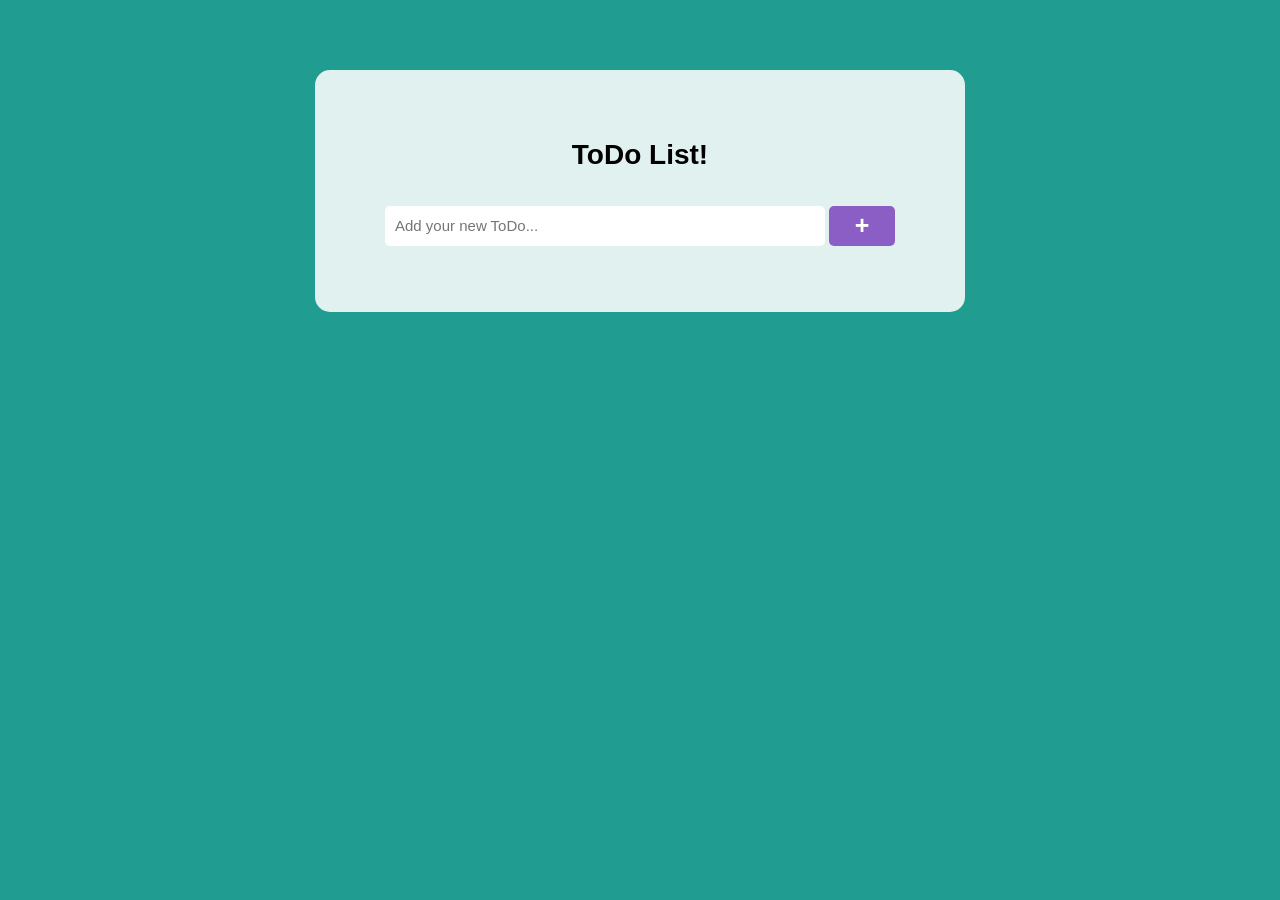
==== commit c246cf09: "done 19 topic homework" ====
--- a/index.html
+++ b/index.html
@@ -1,39 +1,24 @@
-<!DOCTYPE html>
-<html lang="en">
-  <head>
-    <meta charset="UTF-8" />
-    <meta name="viewport" content="width=device-width, initial-scale=1.0" />
-    <title>Todo List</title>
-    <link rel="stylesheet" href="../css/output.css" />
-    <link rel="icon" href="./svg/logo-icon.svg" />
-    <link
-      rel="stylesheet"
-      href="https://cdnjs.cloudflare.com/ajax/libs/font-awesome/6.7.1/css/all.min.css"
-      integrity="sha512-5Hs3dF2AEPkpNAR7UiOHba+lRSJNeM2ECkwxUIxC1Q/FLycGTbNapWXB4tP889k5T5Ju8fs4b1P5z/iB4nMfSQ=="
-      crossorigin="anonymous"
-      referrerpolicy="no-referrer"
-    />
-    <link
-      rel="stylesheet"
-      href="https://cdn.jsdelivr.net/npm/swiper@11/swiper-bundle.min.css"
-    />
-  </head>
-  <body>
-  <form id="form" action="">
-      <div class="items">
-        <input id="name" type="text" placeholder="name" />
-        <span class="error eror1">Iltimos malumot kiriting</span>
-      </div>
-      <div class="items">
-        <input id="surname" type="text" placeholder="surname" />
-        <span class="error eror2">Iltimos malumot kiriting</span>
-      </div>
-      <div class="items">
-        <input id="age" type="text" placeholder="age" />
-        <span class="error eror3 ">Iltimos malumot kiriting</span>
-      </div>
-      <button class="btn">Send</button>
-    </form>
-    <div class="lists"></div><script src="./app.js"></script>
-  </body>
+<html>
+<head>
+	<meta charset="utf-8">
+	<meta name="viewport" content="width=device-width, initial-scale=1">
+	<title>todo</title>
+	<link rel="stylesheet" type="text/css" href="./css/style.css">
+	<link href='https://fonts.googleapis.com/css?family=Orbitron' rel='stylesheet' type='text/css'>
+	<link rel="stylesheet" href="https://cdnjs.cloudflare.com/ajax/libs/font-awesome/4.7.0/css/font-awesome.min.css">
+</head>
+<body>
+	<div id="formDiv">
+		<h1>ToDo List!</h1>
+		<form id="addTodoForm">
+			<input type="text" name="entry" id="todoText" placeholder="Add your new ToDo...">
+			<input type="submit" name="submit" id="todoAdd" value="+" onclick="addTodo()">
+		</form>
+		<ul id="todoUl">
+
+		</ul>
+	</div>
+	<script type="text/javascript"></script>
+	<script src="app.js"></script>
+</body> 
 </html>
--- a/css/style.css
+++ b/css/style.css
@@ -0,0 +1,120 @@
+@tailwind base;
+@tailwind components;
+@tailwind utilities;
+body {
+    margin: 0;
+    background: #219C90;
+}
+#formDiv {
+    width: 550px;
+    height: auto;
+    margin: 70px auto;
+    padding: 50px;
+    background: #ffffffdb;
+    border-radius: 15px;
+}
+#formDiv h1 {
+    text-align: center;
+    font-size: 28px;
+    font-family: sans-serif;
+    color: #000;
+    margin-bottom: 35px;
+}
+#formDiv form {
+    text-align: center;
+}
+
+#todoText {
+    width: 80%;
+    height: 40px;
+    border: none;
+    background: #fff;
+    border-radius: 5px;
+    font-size: 15px;
+    padding: 0 10px;
+    vertical-align: middle;
+}
+#todoText:focus-visible {
+    outline: none;
+}
+#todoAdd {
+    width: 12%;
+    height: 40px;
+    border: none;
+    border-radius: 5px;
+    font-size: 25px;
+    font-weight: 700;
+    color: #fff;
+    cursor: pointer;
+    background-color: #8b5ec6;
+    vertical-align: middle;
+}
+#formDiv ul {
+    list-style: none;
+    padding: 0;
+}
+#formDiv li {
+    background: #fff;
+    padding: 10px;
+    margin: 10px 4px 10px 10px;
+    font-size: 18px;
+    border-radius: 5px;
+    font-family: sans-serif;
+    width: 93%;
+    display: inline-block;
+    vertical-align: middle;
+}
+.delete-botton {
+    width: 12%;
+    height: 32px;
+    border: none;
+    border-radius: 5px;
+    font-size: 16px;
+    font-weight: 700;
+    color: #fff;
+    cursor: pointer;
+    background-color: #dc3545;
+    vertical-align: middle;
+    float: right;
+}
+.done-botton {
+    width: 12%;
+    height: 32px;
+    border: none;
+    border-radius: 5px;
+    font-size: 16px;
+    font-weight: 700;
+    color: #fff;
+    cursor: pointer;
+    background-color: #28a745;
+    vertical-align: middle;
+    float: right;
+    margin-right: 5px;
+}
+.edit-botton {
+    width: 12%;
+    height: 32px;
+    border: none;
+    border-radius: 5px;
+    font-size: 16px;
+    font-weight: 700;
+    color: #fff;
+    cursor: pointer;
+    background-color: #ebd316;
+    vertical-align: middle;
+    float: right;
+    margin-right: 5px;
+}
+#todoUl form {
+    text-align: left;
+}
+#todoUl input {
+    border: none;
+    border-bottom: 1px solid;
+    float: left;
+    width: 58%;
+    font-size: 18px;
+}
+#todoUl input:focus-visible{
+    outline: none;
+}
